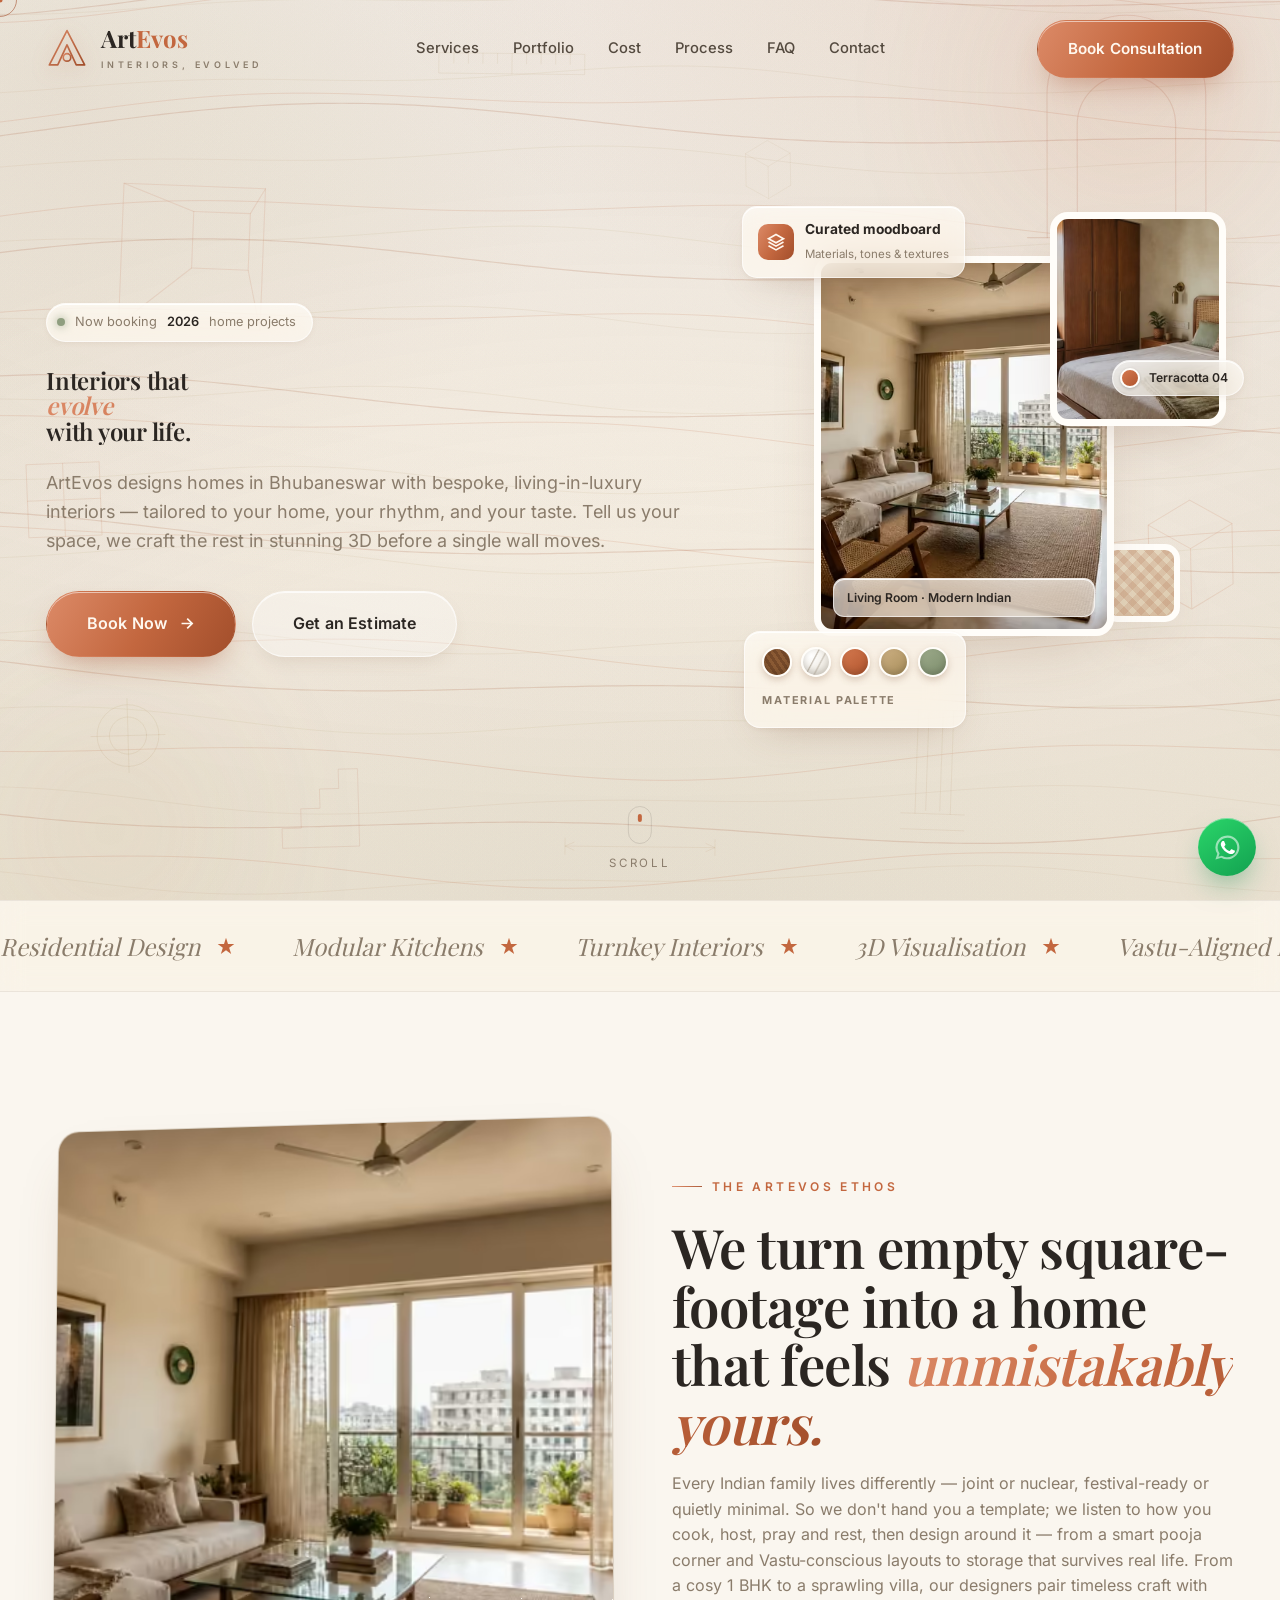
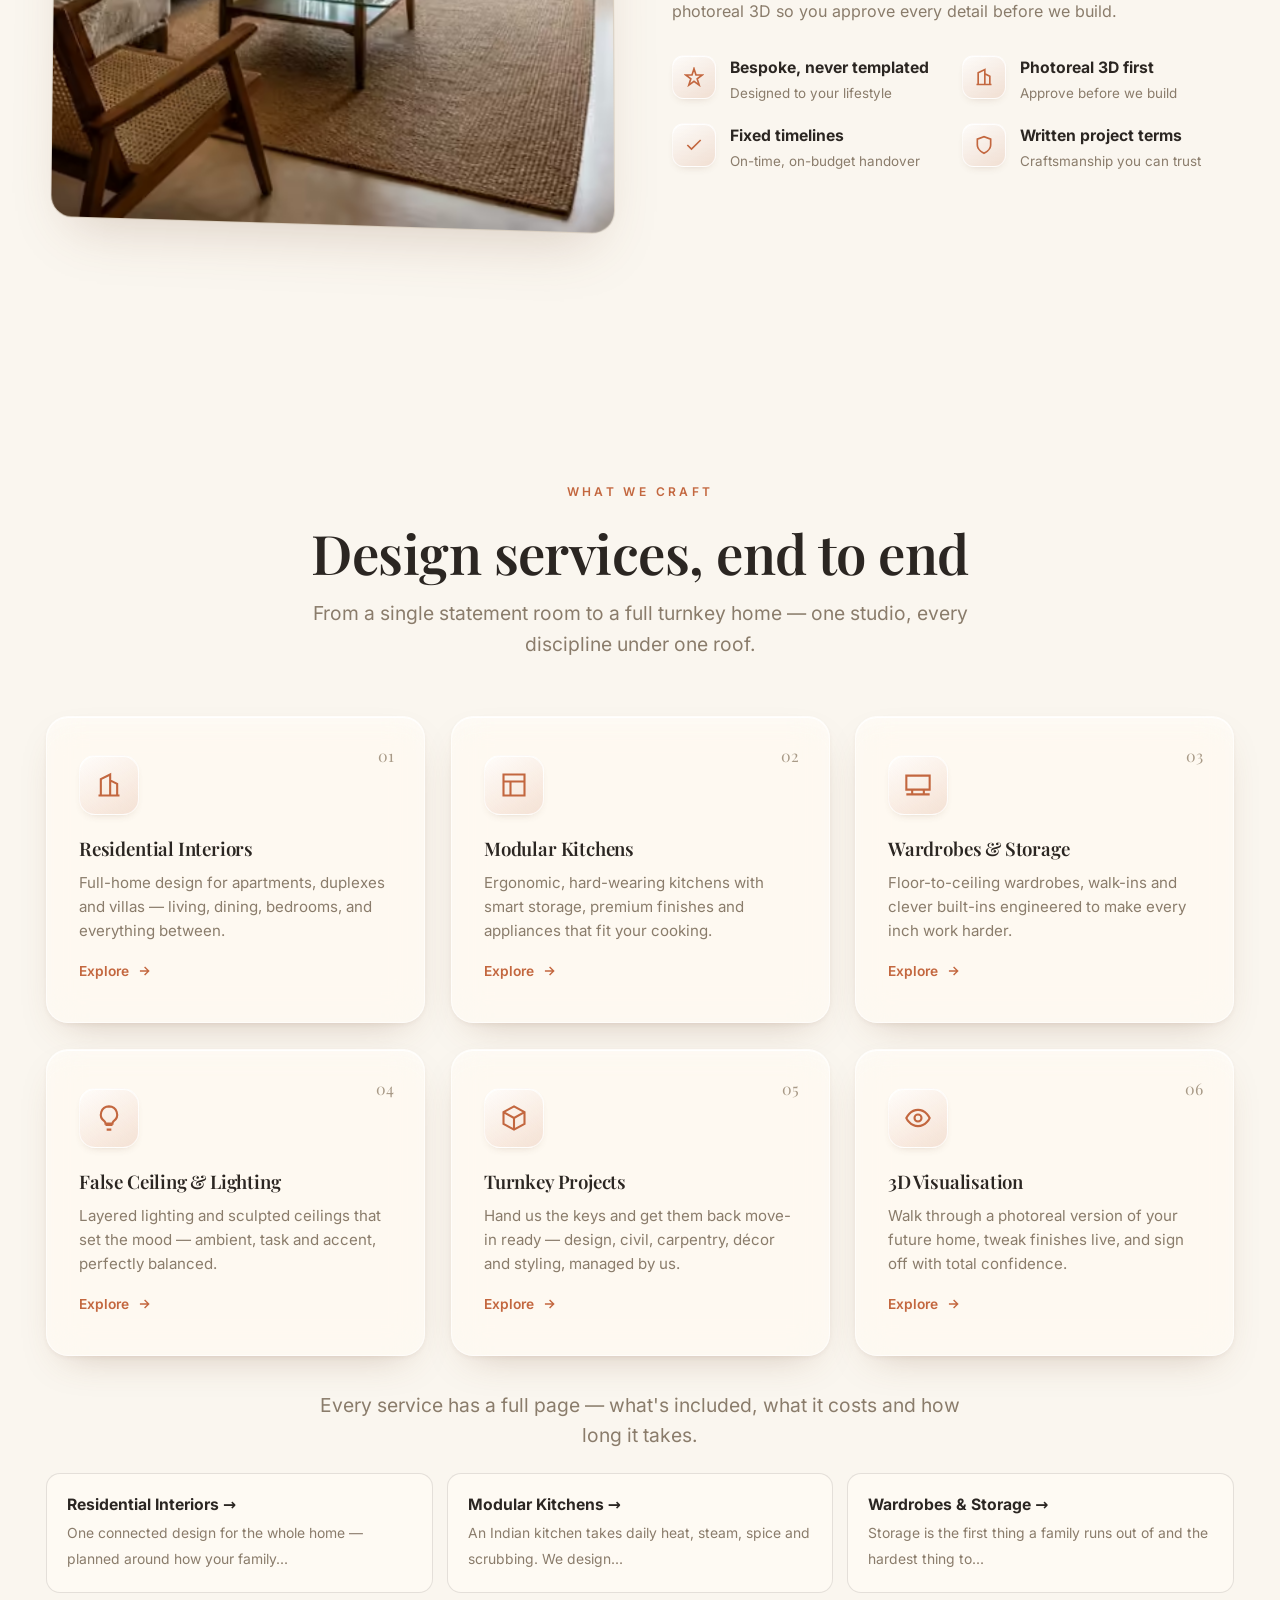
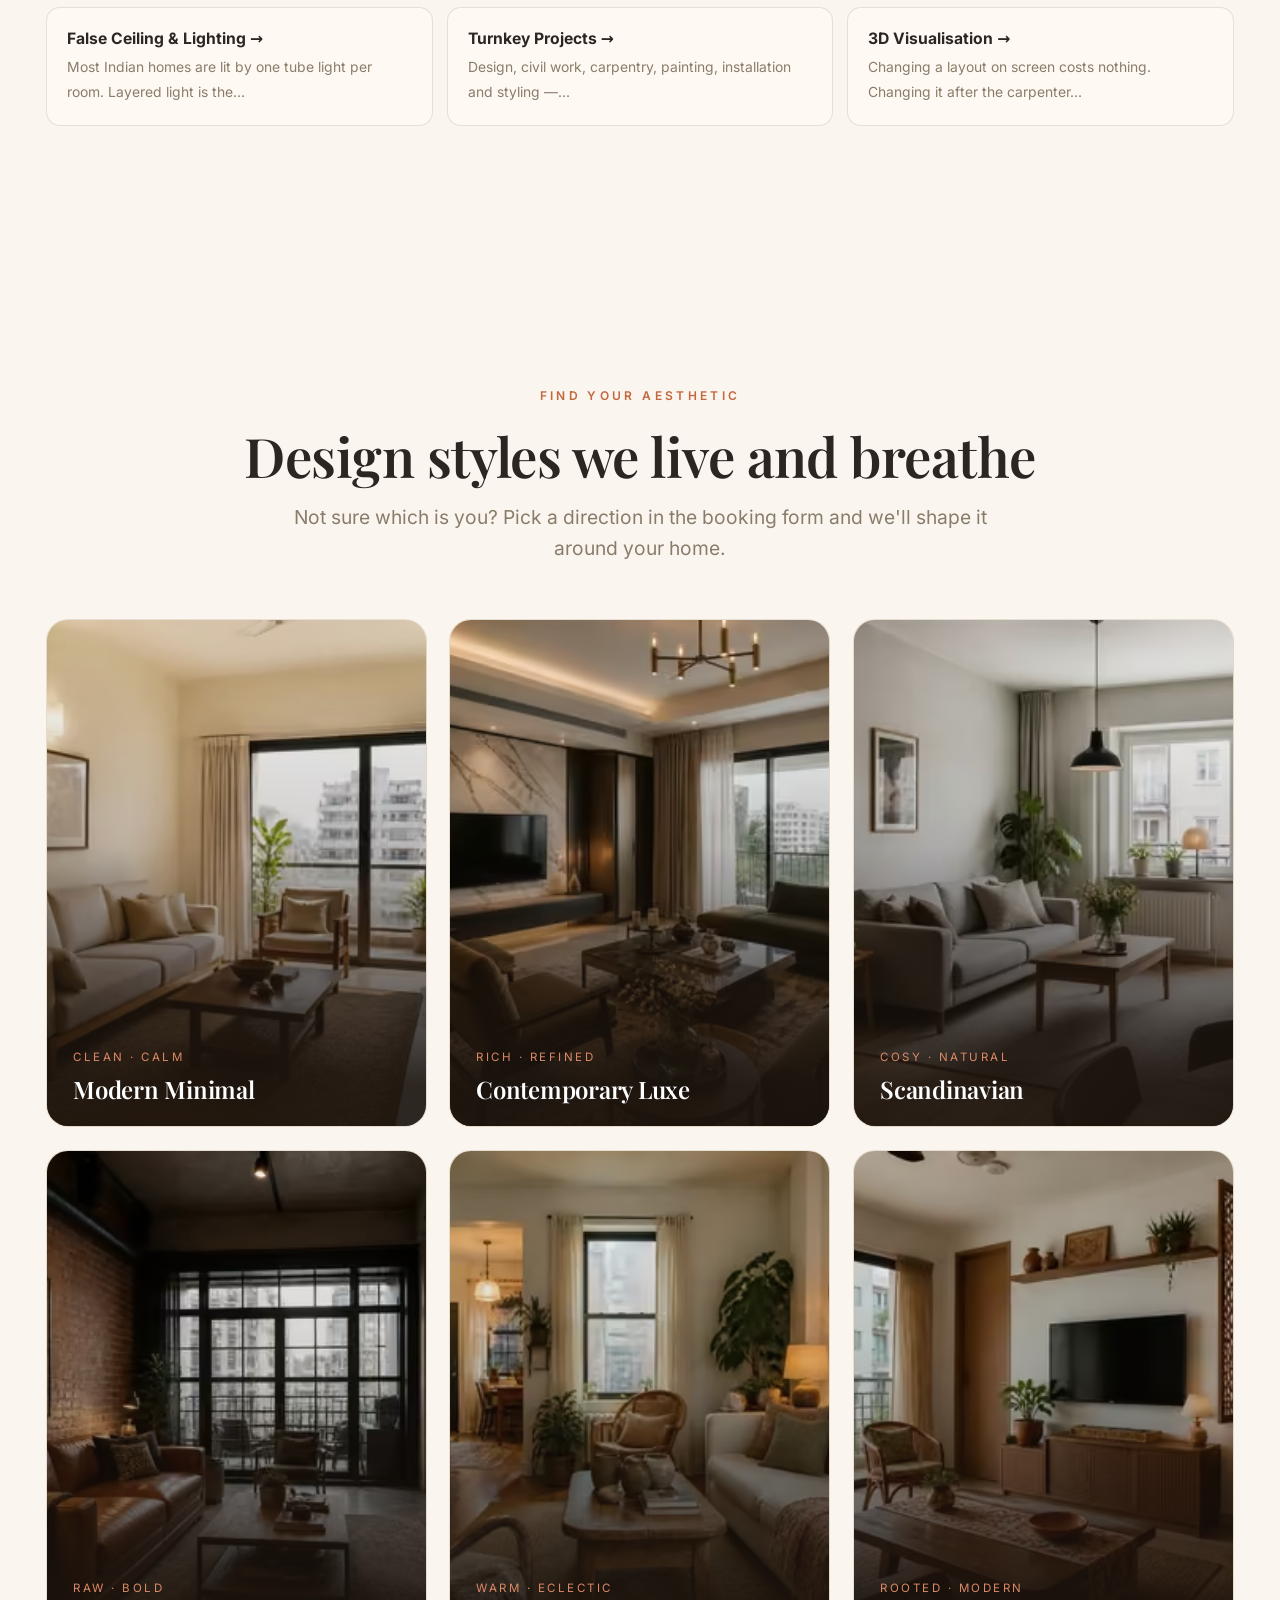
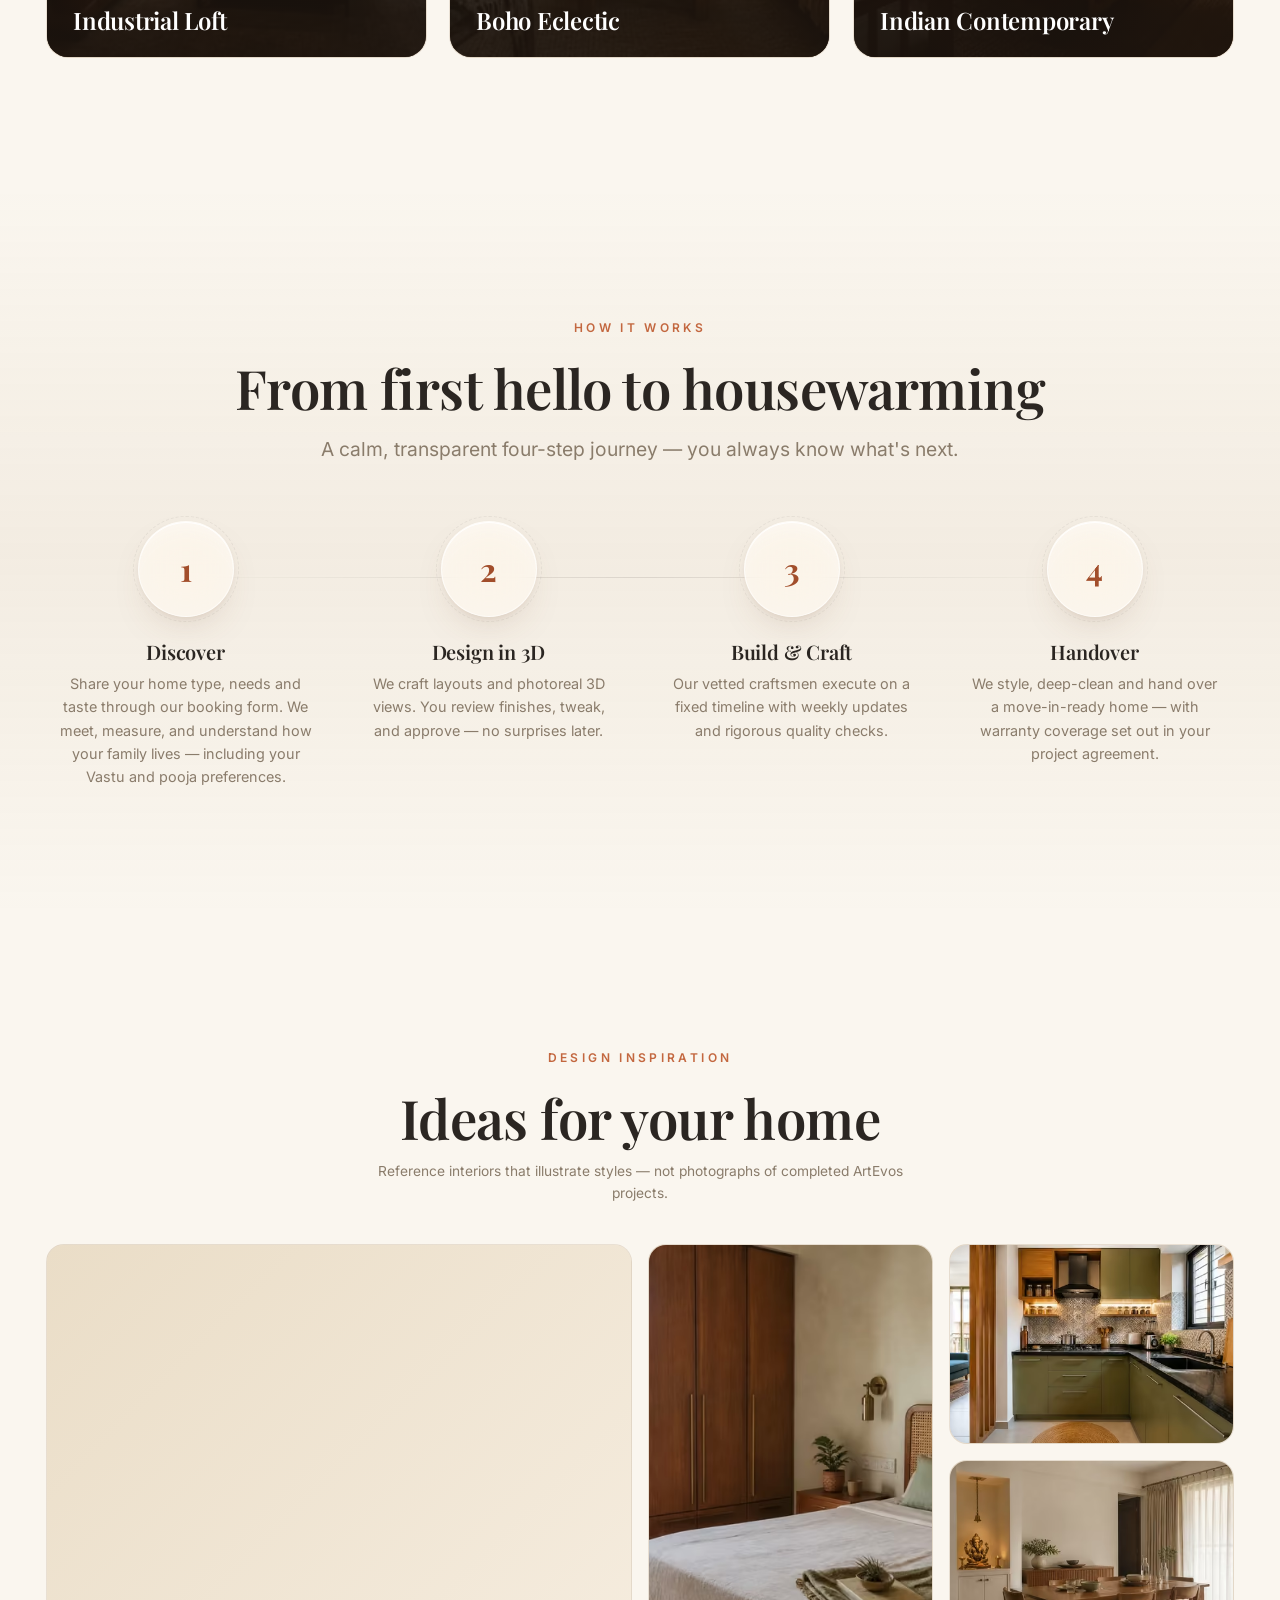
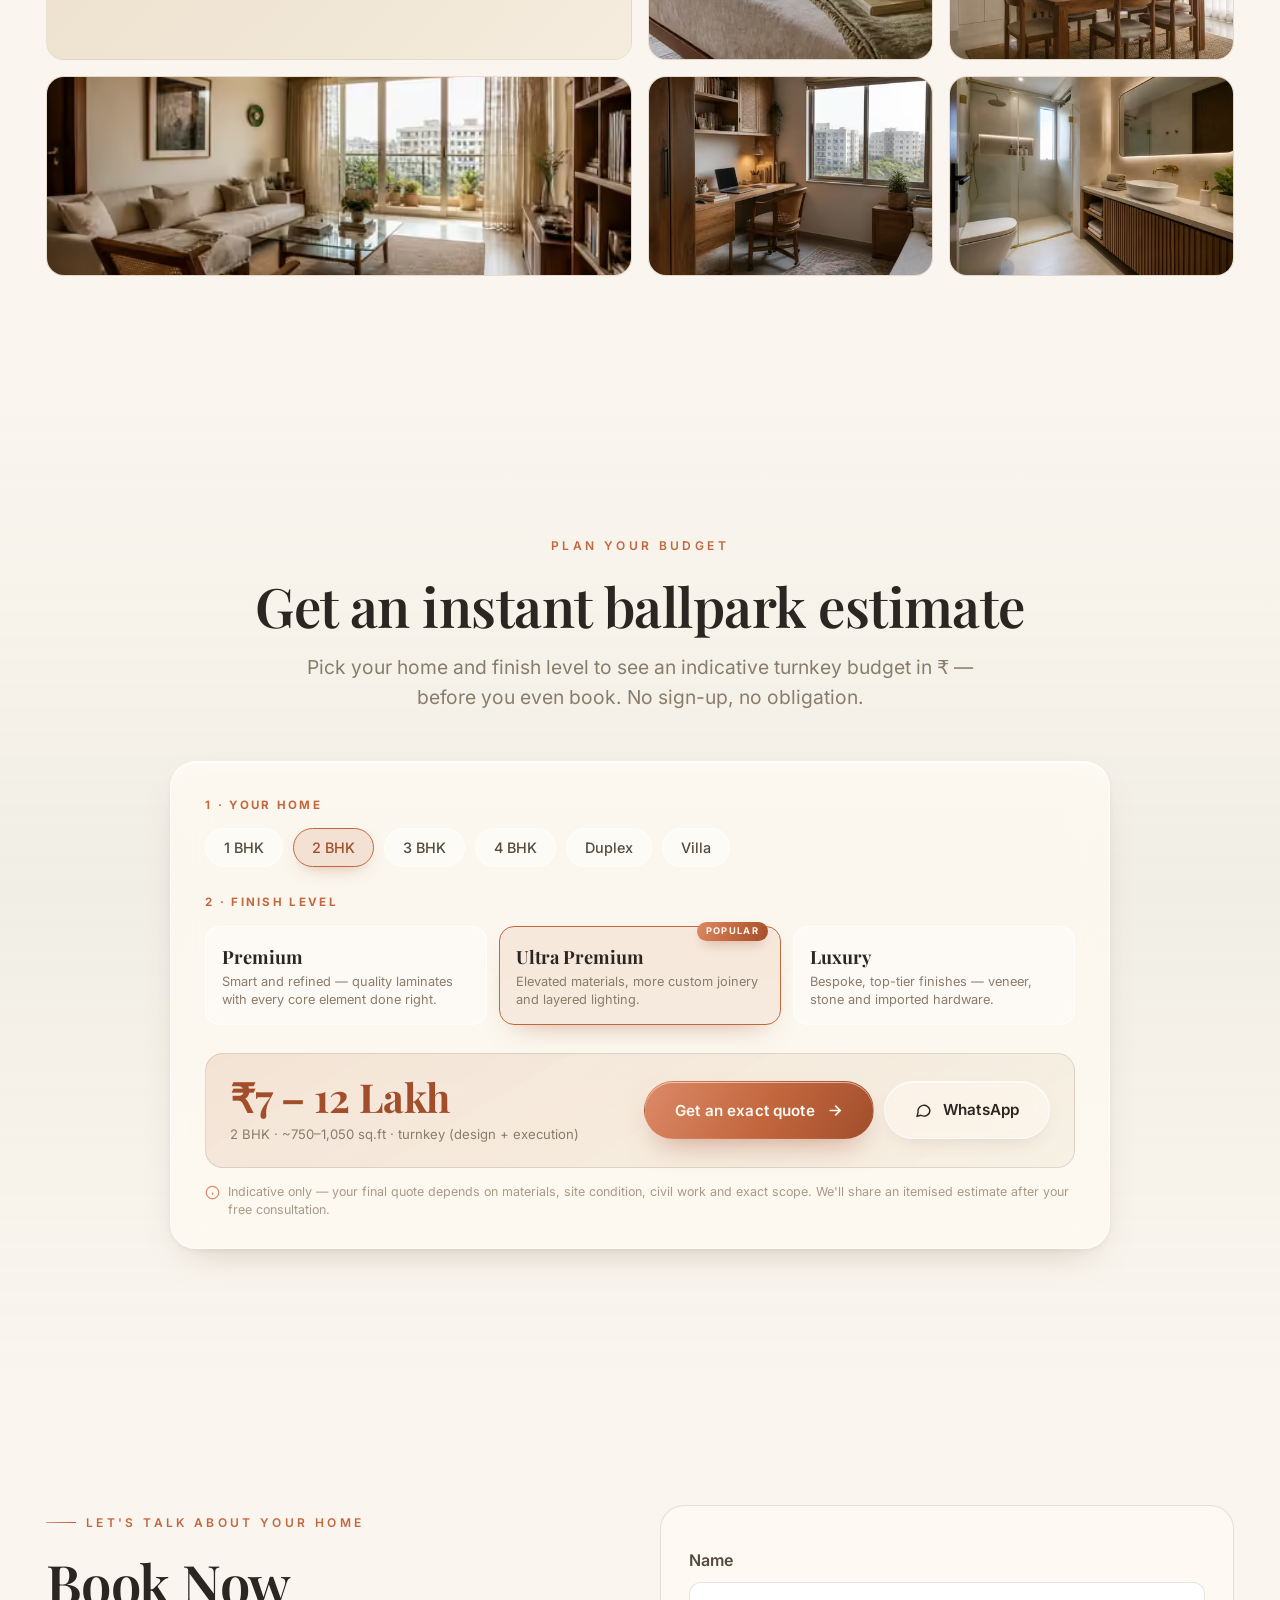
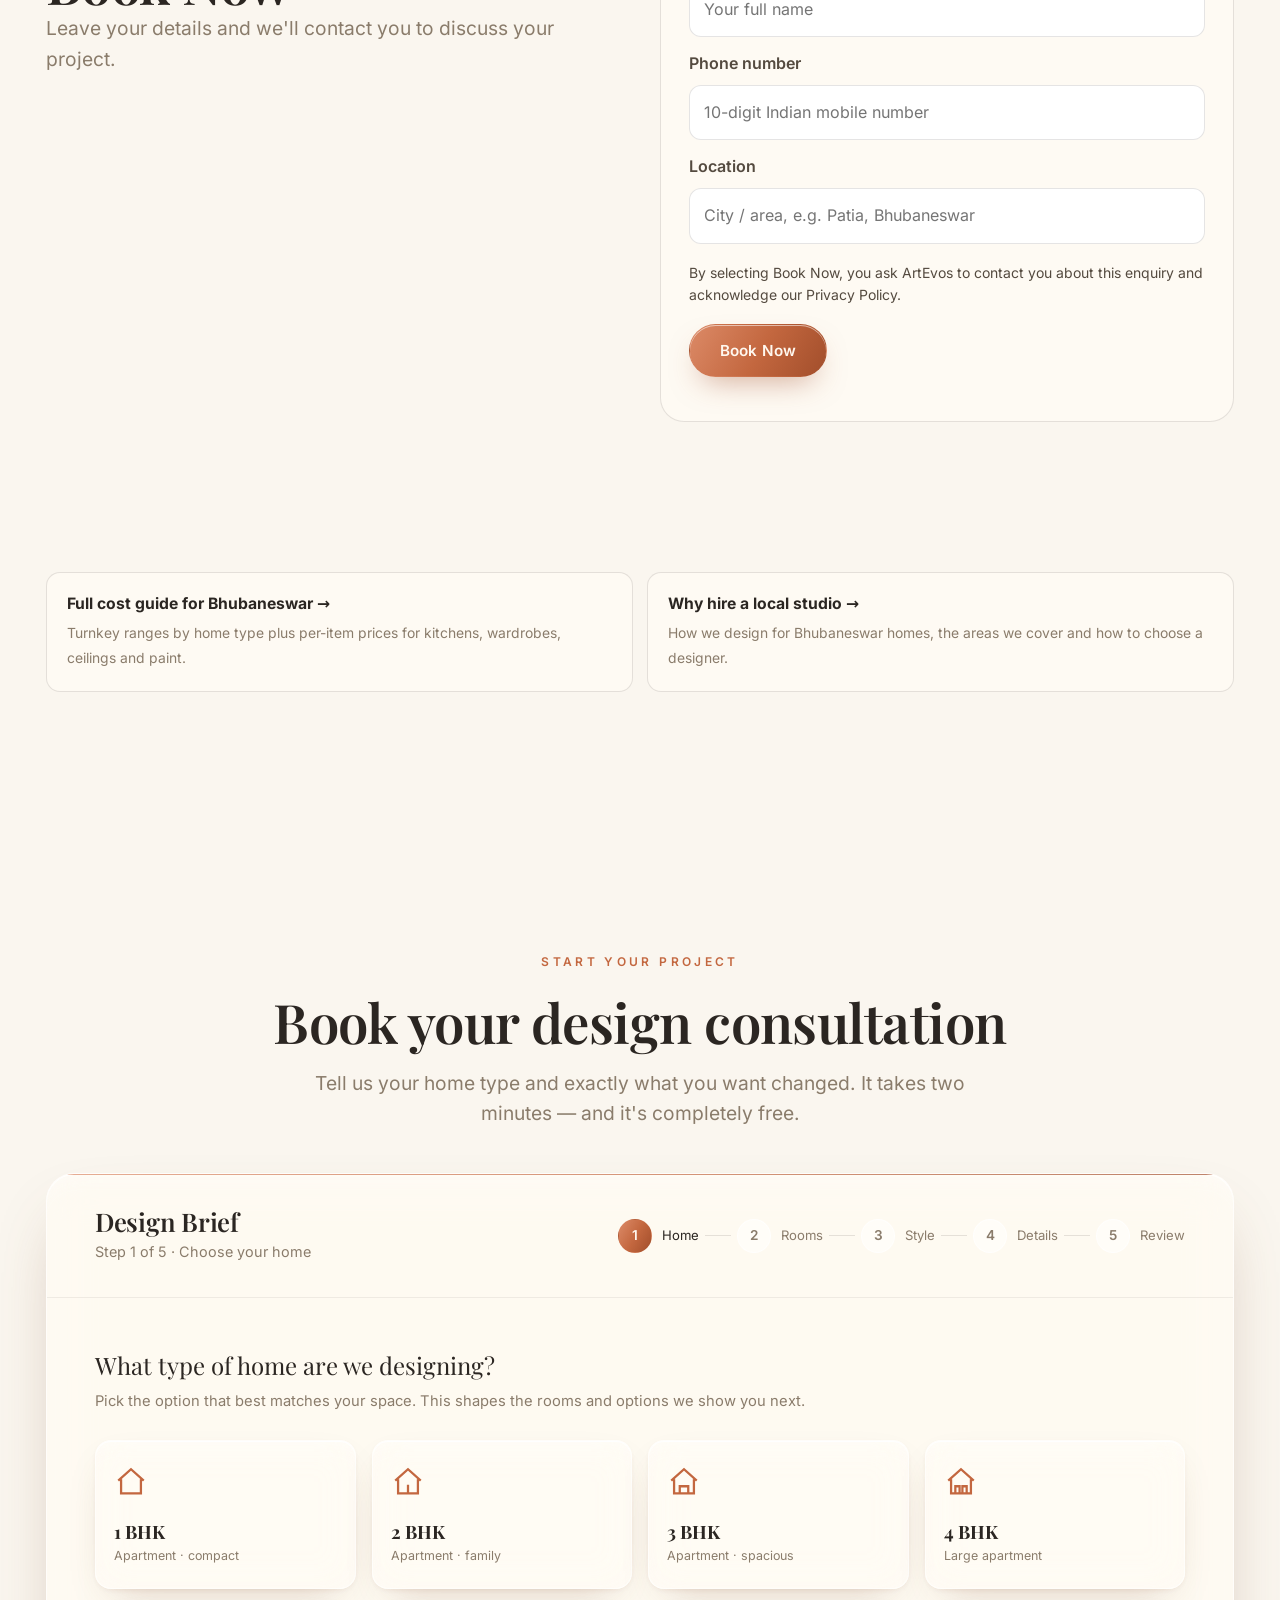
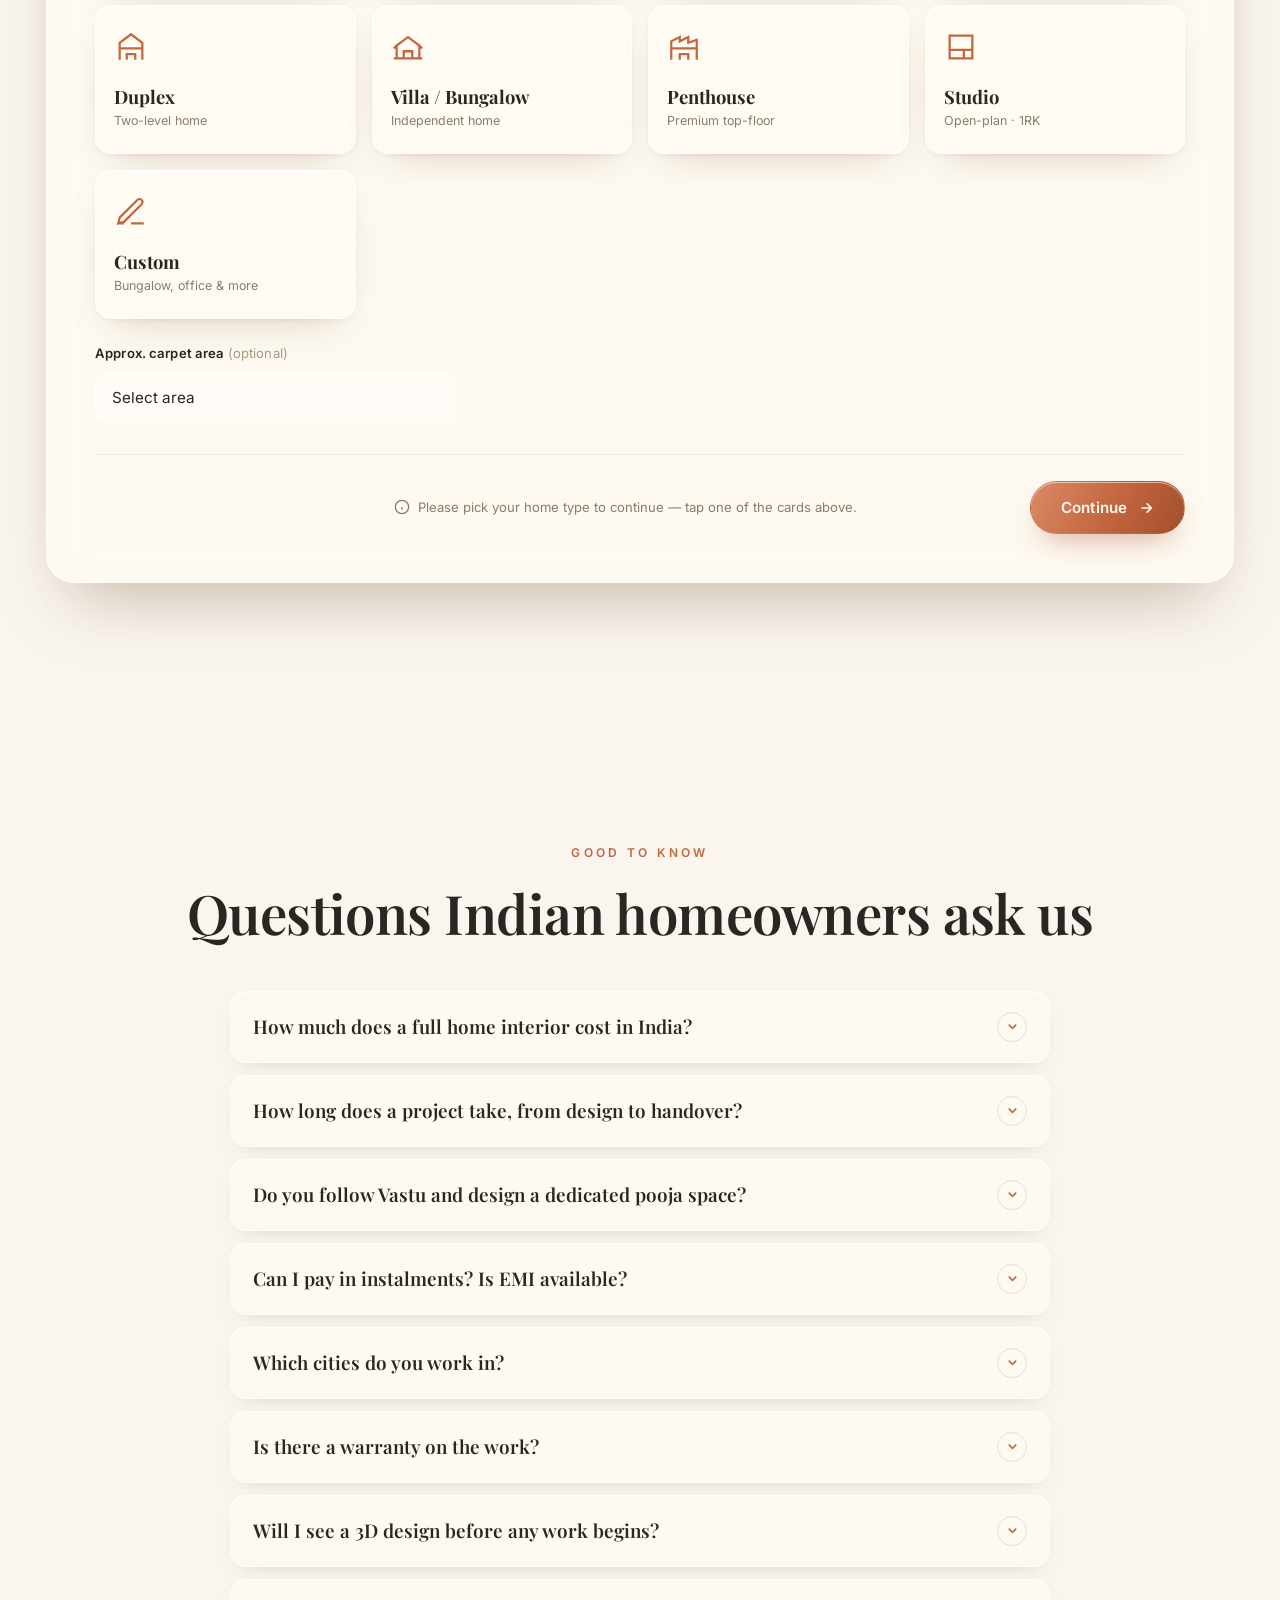
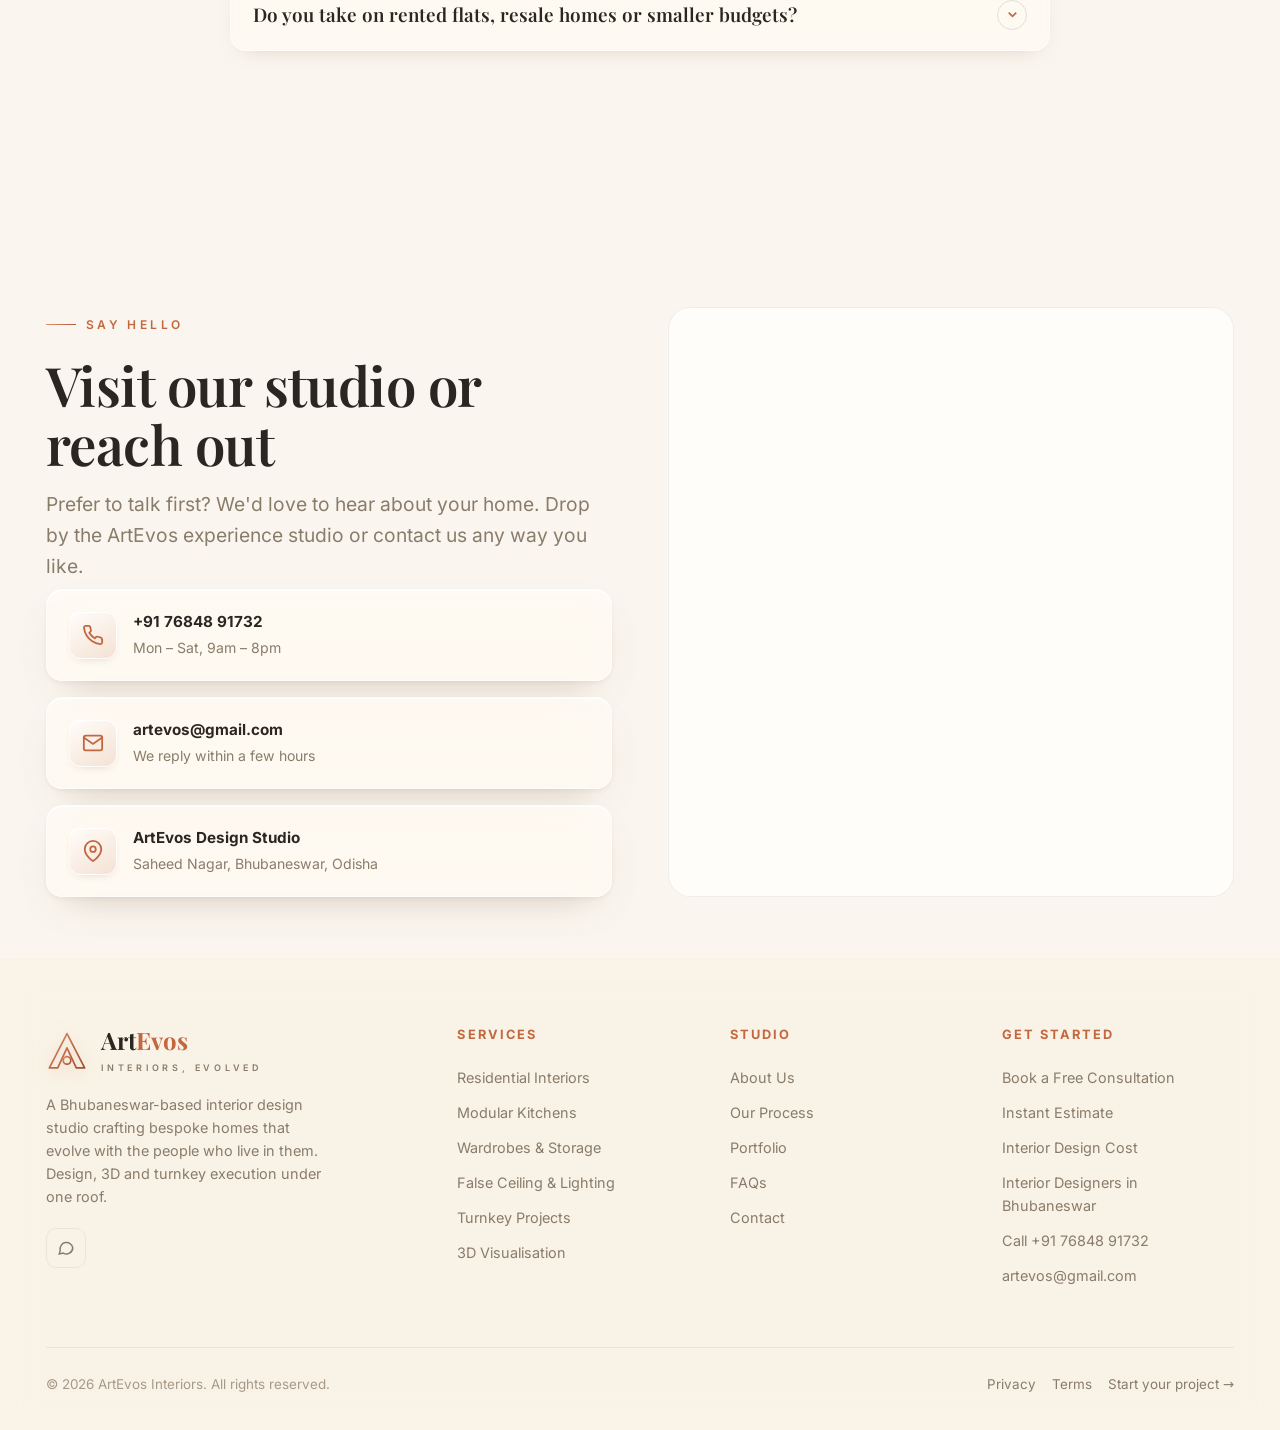
==== index.html @ 8aae6be0 "ArtEvos website: launch-ready static site Co-Authored-By: Claude Opus 5.5 <noreply@anthropic.com>  C" ====
<!DOCTYPE html>
<html lang="en-IN">
<head>
<meta charset="UTF-8">
<meta name="viewport" content="width=device-width, initial-scale=1, viewport-fit=cover">
<meta http-equiv="Content-Security-Policy" content="default-src 'self'; base-uri 'none'; object-src 'none'; img-src 'self' data:; font-src 'self'; style-src 'self' 'unsafe-inline'; script-src 'self' 'sha256-zKRYXIX7EJMfGVQcg7s6RzmKnlZDKCmA6TnaB6RpgNA='; connect-src 'self' https:; frame-src https://www.openstreetmap.org; form-action 'self' https://wa.me; upgrade-insecure-requests;">
<meta name="referrer" content="strict-origin-when-cross-origin">
<title>Interior Designers in Bhubaneswar | ArtEvos Interiors</title>
<meta name="description" content="Interior designers in Bhubaneswar for full-home interiors, modular kitchens and turnkey projects. Free consultation, photoreal 3D, written project terms.">
<link rel="canonical" href="https://artevos.in/">
<meta name="robots" content="index,follow,max-image-preview:large,max-snippet:-1,max-video-preview:-1">
<meta name="theme-color" content="#faf6ef">
<meta name="author" content="ArtEvos Interiors">
<meta name="geo.region" content="IN-OR">
<meta name="geo.placename" content="Bhubaneswar">
<meta name="geo.position" content="20.2961;85.8245">
<meta name="ICBM" content="20.2961, 85.8245">
<meta property="og:type" content="website">
<meta property="og:site_name" content="ArtEvos Interiors">
<meta property="og:locale" content="en_IN">
<meta property="og:url" content="https://artevos.in/">
<meta property="og:title" content="ArtEvos — interiors that evolve with your life">
<meta property="og:description" content="Interior designers in Bhubaneswar for full-home interiors, modular kitchens and turnkey projects. Free consultation, photoreal 3D, written project terms.">
<meta property="og:image" content="https://artevos.in/assets/img/og-artevos.jpg">
<meta property="og:image:width" content="1200">
<meta property="og:image:height" content="630">
<meta property="og:image:alt" content="ArtEvos Interiors — interior design in Bhubaneswar">
<meta name="twitter:card" content="summary_large_image">
<meta name="twitter:title" content="ArtEvos — interiors that evolve with your life">
<meta name="twitter:description" content="Interior designers in Bhubaneswar for full-home interiors, modular kitchens and turnkey projects. Free consultation, photoreal 3D, written project terms.">
<meta name="twitter:image" content="https://artevos.in/assets/img/og-artevos.jpg">
<link rel="icon" href="/favicon.ico" sizes="32x32">
<link rel="icon" href="/favicon.svg" type="image/svg+xml">
<link rel="apple-touch-icon" href="/apple-touch-icon.png">
<link rel="manifest" href="/manifest.webmanifest">
<meta name="apple-mobile-web-app-capable" content="yes">
<meta name="mobile-web-app-capable" content="yes">
<meta name="apple-mobile-web-app-title" content="ArtEvos">
<meta name="format-detection" content="telephone=no">
<link rel="preload" href="/assets/fonts/inter-var.woff2" as="font" type="font/woff2" crossorigin>
<link rel="preload" href="/assets/fonts/playfair-var.woff2" as="font" type="font/woff2" crossorigin>
<link rel="preload" as="image" fetchpriority="high" href="/assets/img/living-room-modern-indian-apartment-1200.webp" imagesrcset="/assets/img/living-room-modern-indian-apartment-480.avif 480w, /assets/img/living-room-modern-indian-apartment-768.avif 768w, /assets/img/living-room-modern-indian-apartment-1200.avif 1200w, /assets/img/living-room-modern-indian-apartment-1536.avif 1536w" imagesizes="(max-width:900px) 86vw, 520px" type="image/avif">
<link rel="stylesheet" href="/assets/css/site.css">
<script type="application/ld+json">{"@context":"https://schema.org","@graph":[{"@type":["InteriorDesigner","LocalBusiness","HomeAndConstructionBusiness"],"@id":"https://artevos.in/#studio","name":"ArtEvos Interiors","alternateName":"ArtEvos","url":"https://artevos.in/","description":"Interior design studio in Bhubaneswar offering full-home residential design, modular kitchens, wardrobes, false ceiling and lighting, photoreal 3D visualisation and turnkey execution.","image":"https://artevos.in/assets/img/og-artevos.jpg","logo":"https://artevos.in/assets/img/icon-512.png","telephone":"+917684891732","email":"artevos@gmail.com","priceRange":"₹₹","currenciesAccepted":"INR","address":{"@type":"PostalAddress","addressLocality":"Bhubaneswar","addressRegion":"Odisha","postalCode":"751007","addressCountry":"IN"},"geo":{"@type":"GeoCoordinates","latitude":"20.2961","longitude":"85.8245"},"openingHoursSpecification":[{"@type":"OpeningHoursSpecification","dayOfWeek":["Monday","Tuesday","Wednesday","Thursday","Friday","Saturday"],"opens":"09:00","closes":"20:00"}],"areaServed":[{"@type":"City","name":"Bhubaneswar"},{"@type":"City","name":"Cuttack"},{"@type":"City","name":"Puri"},{"@type":"State","name":"Odisha"}],"knowsLanguage":["en","hi","or"],"hasOfferCatalog":{"@type":"OfferCatalog","name":"Interior design services","itemListElement":[{"@type":"Offer","itemOffered":{"@type":"Service","name":"Residential Interiors","url":"https://artevos.in/services/residential-interior-design/"}},{"@type":"Offer","itemOffered":{"@type":"Service","name":"Modular Kitchens","url":"https://artevos.in/services/modular-kitchen-design/"}},{"@type":"Offer","itemOffered":{"@type":"Service","name":"Wardrobes & Storage","url":"https://artevos.in/services/wardrobe-and-storage-design/"}},{"@type":"Offer","itemOffered":{"@type":"Service","name":"False Ceiling & Lighting","url":"https://artevos.in/services/false-ceiling-and-lighting/"}},{"@type":"Offer","itemOffered":{"@type":"Service","name":"Turnkey Projects","url":"https://artevos.in/services/turnkey-interior-projects/"}},{"@type":"Offer","itemOffered":{"@type":"Service","name":"3D Visualisation","url":"https://artevos.in/services/3d-interior-visualisation/"}}]}},{"@type":"WebSite","@id":"https://artevos.in/#website","url":"https://artevos.in/","name":"ArtEvos Interiors","inLanguage":"en-IN","publisher":{"@id":"https://artevos.in/#studio"}},{"@type":"ItemList","name":"Interior design services","itemListElement":[{"@type":"ListItem","position":1,"name":"Residential Interiors","url":"https://artevos.in/services/residential-interior-design/"},{"@type":"ListItem","position":2,"name":"Modular Kitchens","url":"https://artevos.in/services/modular-kitchen-design/"},{"@type":"ListItem","position":3,"name":"Wardrobes & Storage","url":"https://artevos.in/services/wardrobe-and-storage-design/"},{"@type":"ListItem","position":4,"name":"False Ceiling & Lighting","url":"https://artevos.in/services/false-ceiling-and-lighting/"},{"@type":"ListItem","position":5,"name":"Turnkey Projects","url":"https://artevos.in/services/turnkey-interior-projects/"},{"@type":"ListItem","position":6,"name":"3D Visualisation","url":"https://artevos.in/services/3d-interior-visualisation/"}]},{"@type":"FAQPage","mainEntity":[{"@type":"Question","name":"How much does a full home interior cost in India?","acceptedAnswer":{"@type":"Answer","text":"It depends on your home size and finish level, but as a rough guide a 2 BHK usually runs ₹4–12 Lakh and a 3 BHK ₹7–19 Lakh for a turnkey project. Use the instant estimator above for your ballpark, then book a free consultation for an exact, itemised quote."}},{"@type":"Question","name":"How long does a project take, from design to handover?","acceptedAnswer":{"@type":"Answer","text":"Most full-home projects are handed over in 6–12 weeks once the 3D design is signed off, depending on scope. We commit to a fixed timeline in writing and share weekly progress updates so you always know what's next."}},{"@type":"Question","name":"Do you follow Vastu and design a dedicated pooja space?","acceptedAnswer":{"@type":"Answer","text":"Yes. We're happy to plan layouts around your Vastu preferences and design a pooja room, mandir niche or corner that suits your home and daily rituals — just mention it in the brief and we'll build it in."}},{"@type":"Question","name":"Can I pay in instalments? Is EMI available?","acceptedAnswer":{"@type":"Answer","text":"Payments are milestone-based, so you pay in stages as work progresses — never everything upfront. We can also connect you with no-cost and low-interest EMI options through our finance partners."}},{"@type":"Question","name":"Which cities do you work in?","acceptedAnswer":{"@type":"Answer","text":"We're headquartered in Bhubaneswar and take on projects in Bhubaneswar and nearby areas. If you're outside our core cities, share your location in the brief and we'll confirm whether we can take it on."}},{"@type":"Question","name":"Is there a warranty on the work?","acceptedAnswer":{"@type":"Answer","text":"Warranty coverage depends on your materials and scope. Ask for the applicable workmanship and manufacturer terms in your written quotation."}},{"@type":"Question","name":"Will I see a 3D design before any work begins?","acceptedAnswer":{"@type":"Answer","text":"Absolutely. You'll walk through photoreal 3D views of your home, adjust finishes, colours and layouts with your designer, and only approve once it feels right — so there are no surprises on site."}},{"@type":"Question","name":"Do you take on rented flats, resale homes or smaller budgets?","acceptedAnswer":{"@type":"Answer","text":"Yes. We design for rented and resale homes with reversible, modular solutions, and we're glad to work to a tighter budget or phase the project room-by-room so you can spread the cost over time."}}]}]}</script>
</head>
<body>
<a class="skip-link" href="#main">Skip to content</a>
<div class="bg-field"></div>
<canvas class="bg-canvas" id="bgfx" aria-hidden="true"></canvas>
<div class="bg-grain"></div>
<div class="bg-vignette" aria-hidden="true"></div>

<div class="preload" id="preload">
  <svg class="mono" viewBox="0 0 100 100" fill="none" aria-hidden="true">
    <defs><linearGradient id="plg" x1="0" y1="0" x2="1" y2="1"><stop offset="0" stop-color="#dc8a67"/><stop offset="1" stop-color="#a24e2b"/></linearGradient></defs>
    <path d="M50 6 L92 88 H72 L50 40 L28 88 H8 Z" stroke="url(#plg)" stroke-width="3" stroke-linejoin="round"/>
    <circle cx="50" cy="70" r="9" stroke="url(#plg)" stroke-width="3"/>
  </svg>
  <div class="pl-word">ArtEvos</div>
</div>

<div class="progress" id="progress"></div>
<div class="cursor" id="cursor"></div>
<div class="cursor-dot" id="cursorDot"></div>

<header class="nav" id="nav">
  <div class="container nav-inner">
    <a href="/" class="brand" aria-label="ArtEvos Interiors — home">
      <svg class="mono" viewBox="0 0 100 100" fill="none" aria-hidden="true"><defs><linearGradient id="blg" x1="0" y1="0" x2="1" y2="1"><stop offset="0" stop-color="#dc8a67"/><stop offset="1" stop-color="#a24e2b"/></linearGradient></defs><path d="M50 6 L92 88 H72 L50 40 L28 88 H8 Z" stroke="url(#blg)" stroke-width="4" stroke-linejoin="round"/><circle cx="50" cy="70" r="9" stroke="url(#blg)" stroke-width="4"/></svg>
      <span><span class="brand-name">Art<b>Evos</b></span><span class="brand-sub">Interiors, Evolved</span></span>
    </a>
    <nav class="nav-links" aria-label="Primary"><a href="/#services">Services</a><a href="/#portfolio">Portfolio</a><a href="/interior-design-cost-in-bhubaneswar/">Cost</a><a href="/#process">Process</a><a href="/#faq">FAQ</a><a href="/contact/">Contact</a></nav>
    <div class="nav-cta">
      <a href="/#booking" class="btn btn-gold" data-cursor>Book Consultation</a>
      <button class="burger" id="burger" aria-label="Open menu" aria-controls="mobileMenu" aria-expanded="false"><span></span><span></span><span></span></button>
    </div>
  </div>
</header>

<div class="mobile-menu" id="mobileMenu" aria-hidden="true">
  <a href="/#services">Services</a><a href="/#portfolio">Portfolio</a><a href="/interior-design-cost-in-bhubaneswar/">Cost</a><a href="/#process">Process</a><a href="/#faq">FAQ</a><a href="/contact/">Contact</a>
  <a href="/#booking" class="btn btn-gold">Book Consultation</a>
</div>
<main id="main">

<!-- ============ HERO ============ -->
<section class="hero" id="home">
  <div class="hero-orb orb-1"></div>
  <div class="hero-orb orb-2"></div>
  <div class="container">
    <div class="hero-inner">
      <div class="hero-copy">
        <span class="hero-badge"><span class="dot"></span> Now booking <b>2026</b> home projects</span>
        <h1>
          <span class="line"><span>Interiors that</span></span>
          <span class="line"><span class="gold-text italic">evolve</span></span>
          <span class="line"><span>with your life.</span></span>
        </h1>
        <p class="lead hero-lead">ArtEvos designs homes in Bhubaneswar with bespoke, living-in-luxury interiors — tailored to your home, your rhythm, and your taste. Tell us your space, we craft the rest in stunning 3D before a single wall moves.</p>
        <div class="hero-actions">
          <a href="#book-now" class="btn btn-gold btn-lg" data-cursor>Book Now
            <svg viewBox="0 0 24 24" fill="none" stroke="currentColor" stroke-width="2.4"><path d="M5 12h14M13 5l7 7-7 7"/></svg>
          </a>
          <a href="#estimate" class="btn btn-ghost btn-lg" data-cursor>Get an Estimate</a>
        </div>

      </div>

      <div class="moodboard" id="heroVisual">
        <div class="mb-badge" data-depth="3">
          <div class="ico"><svg width="20" height="20" viewBox="0 0 24 24" fill="none" stroke="currentColor" stroke-width="2"><path d="M12 3l9 5-9 5-9-5 9-5zM3 12l9 5 9-5M3 16.5l9 5 9-5"/></svg></div>
          <div><b>Curated moodboard</b><span>Materials, tones &amp; textures</span></div>
        </div>
        <div class="mb-card mb-main tilt">
          <picture><source type="image/avif" srcset="/assets/img/living-room-modern-indian-apartment-480.avif 480w, /assets/img/living-room-modern-indian-apartment-768.avif 768w, /assets/img/living-room-modern-indian-apartment-1200.avif 1200w, /assets/img/living-room-modern-indian-apartment-1536.avif 1536w" sizes="(max-width:900px) 86vw, 520px"><source type="image/webp" srcset="/assets/img/living-room-modern-indian-apartment-480.webp 480w, /assets/img/living-room-modern-indian-apartment-768.webp 768w, /assets/img/living-room-modern-indian-apartment-1200.webp 1200w, /assets/img/living-room-modern-indian-apartment-1536.webp 1536w" sizes="(max-width:900px) 86vw, 520px"><img src="/assets/img/living-room-modern-indian-apartment-1200.webp" alt="Warm contemporary Indian apartment living room" width="1536" height="1024" loading="eager" decoding="sync" fetchpriority="high"></picture>
          <div class="mb-cap">Living Room · Modern Indian</div>
        </div>
        <div class="mb-card mb-sec tilt">
          <picture><source type="image/avif" srcset="/assets/img/bedroom-teak-cane-indian-apartment-480.avif 480w, /assets/img/bedroom-teak-cane-indian-apartment-768.avif 768w, /assets/img/bedroom-teak-cane-indian-apartment-1200.avif 1200w, /assets/img/bedroom-teak-cane-indian-apartment-1536.avif 1536w" sizes="(max-width:900px) 86vw, 520px"><source type="image/webp" srcset="/assets/img/bedroom-teak-cane-indian-apartment-480.webp 480w, /assets/img/bedroom-teak-cane-indian-apartment-768.webp 768w, /assets/img/bedroom-teak-cane-indian-apartment-1200.webp 1200w, /assets/img/bedroom-teak-cane-indian-apartment-1536.webp 1536w" sizes="(max-width:900px) 86vw, 520px"><img src="/assets/img/bedroom-teak-cane-indian-apartment-1200.webp" alt="Serene Indian apartment bedroom with teak and cane details" width="1536" height="1024" loading="eager" decoding="sync" fetchpriority="high"></picture>
        </div>
        <div class="mb-swatch mb-swatch-1" data-depth="2" aria-hidden="true"></div>
        <div class="mb-chip mb-chip-1" data-depth="4"><span class="dot" style="background:linear-gradient(140deg,#d5794f,#b0552e)"></span> Terracotta 04</div>
        <div class="mb-palette" data-depth="3" aria-label="Material palette">
          <div class="mb-sw-row">
            <span class="sw sw-wood" title="Walnut"></span>
            <span class="sw sw-marble" title="Marble"></span>
            <span class="sw sw-clay" title="Terracotta"></span>
            <span class="sw sw-brass" title="Brass"></span>
            <span class="sw sw-sage" title="Sage"></span>
          </div>
          <em>Material palette</em>
        </div>
      </div>
    </div>
  </div>
  <a href="#about" class="scroll-cue" aria-label="Scroll down"><span class="mouse"></span>Scroll</a>
</section>

<!-- ============ MARQUEE ============ -->
<div class="marquee" aria-hidden="true">
  <div class="marquee-track">
    <span class="marquee-item">Residential Design<svg viewBox="0 0 24 24" fill="currentColor"><path d="M12 2l2.4 7.6H22l-6.2 4.5 2.4 7.6L12 17.2 5.8 21.7l2.4-7.6L2 9.6h7.6z"/></svg></span>
    <span class="marquee-item">Modular Kitchens<svg viewBox="0 0 24 24" fill="currentColor"><path d="M12 2l2.4 7.6H22l-6.2 4.5 2.4 7.6L12 17.2 5.8 21.7l2.4-7.6L2 9.6h7.6z"/></svg></span>
    <span class="marquee-item">Turnkey Interiors<svg viewBox="0 0 24 24" fill="currentColor"><path d="M12 2l2.4 7.6H22l-6.2 4.5 2.4 7.6L12 17.2 5.8 21.7l2.4-7.6L2 9.6h7.6z"/></svg></span>
    <span class="marquee-item">3D Visualisation<svg viewBox="0 0 24 24" fill="currentColor"><path d="M12 2l2.4 7.6H22l-6.2 4.5 2.4 7.6L12 17.2 5.8 21.7l2.4-7.6L2 9.6h7.6z"/></svg></span>
    <span class="marquee-item">Vastu-Aligned Design<svg viewBox="0 0 24 24" fill="currentColor"><path d="M12 2l2.4 7.6H22l-6.2 4.5 2.4 7.6L12 17.2 5.8 21.7l2.4-7.6L2 9.6h7.6z"/></svg></span>
    <span class="marquee-item">Residential Design<svg viewBox="0 0 24 24" fill="currentColor"><path d="M12 2l2.4 7.6H22l-6.2 4.5 2.4 7.6L12 17.2 5.8 21.7l2.4-7.6L2 9.6h7.6z"/></svg></span>
    <span class="marquee-item">Modular Kitchens<svg viewBox="0 0 24 24" fill="currentColor"><path d="M12 2l2.4 7.6H22l-6.2 4.5 2.4 7.6L12 17.2 5.8 21.7l2.4-7.6L2 9.6h7.6z"/></svg></span>
    <span class="marquee-item">Turnkey Interiors<svg viewBox="0 0 24 24" fill="currentColor"><path d="M12 2l2.4 7.6H22l-6.2 4.5 2.4 7.6L12 17.2 5.8 21.7l2.4-7.6L2 9.6h7.6z"/></svg></span>
    <span class="marquee-item">3D Visualisation<svg viewBox="0 0 24 24" fill="currentColor"><path d="M12 2l2.4 7.6H22l-6.2 4.5 2.4 7.6L12 17.2 5.8 21.7l2.4-7.6L2 9.6h7.6z"/></svg></span>
    <span class="marquee-item">Vastu-Aligned Design<svg viewBox="0 0 24 24" fill="currentColor"><path d="M12 2l2.4 7.6H22l-6.2 4.5 2.4 7.6L12 17.2 5.8 21.7l2.4-7.6L2 9.6h7.6z"/></svg></span>
  </div>
</div>
<!-- ============ ABOUT ============ -->
<section class="section" id="about">
  <div class="container">
    <div class="about-grid">
      <div class="about-media reveal">
        <div class="frame"><picture><source type="image/avif" srcset="/assets/img/living-room-modern-indian-apartment-480.avif 480w, /assets/img/living-room-modern-indian-apartment-768.avif 768w, /assets/img/living-room-modern-indian-apartment-1200.avif 1200w, /assets/img/living-room-modern-indian-apartment-1536.avif 1536w" sizes="(max-width:900px) 92vw, 540px"><source type="image/webp" srcset="/assets/img/living-room-modern-indian-apartment-480.webp 480w, /assets/img/living-room-modern-indian-apartment-768.webp 768w, /assets/img/living-room-modern-indian-apartment-1200.webp 1200w, /assets/img/living-room-modern-indian-apartment-1536.webp 1536w" sizes="(max-width:900px) 92vw, 540px"><img src="/assets/img/living-room-modern-indian-apartment-1200.webp" alt="A naturally lit, lived-in Indian home interior" width="1536" height="1024" loading="lazy" decoding="async"></picture></div>

      </div>
      <div class="about-copy reveal" data-d="1">
        <span class="eyebrow">The ArtEvos Ethos</span>
        <h2 class="h-2">We turn empty square-footage into a home that feels <span class="gold-text italic">unmistakably yours.</span></h2>
        <p>Every Indian family lives differently — joint or nuclear, festival-ready or quietly minimal. So we don't hand you a template; we listen to how you cook, host, pray and rest, then design around it — from a smart pooja corner and Vastu-conscious layouts to storage that survives real life. From a cosy 1 BHK to a sprawling villa, our designers pair timeless craft with photoreal 3D so you approve every detail before we build.</p>
        <div class="mini-feats">
          <div class="mini-feat"><span class="mi"><svg width="20" height="20" viewBox="0 0 24 24" fill="none" stroke="currentColor" stroke-width="2"><path d="M12 2l2.4 7.6H22l-6.2 4.5 2.4 7.6L12 17.2 5.8 21.7l2.4-7.6L2 9.6h7.6z"/></svg></span><div><b>Bespoke, never templated</b><span>Designed to your lifestyle</span></div></div>
          <div class="mini-feat"><span class="mi"><svg width="20" height="20" viewBox="0 0 24 24" fill="none" stroke="currentColor" stroke-width="2"><path d="M3 21h18M5 21V7l8-4v18M19 21V11l-6-3"/></svg></span><div><b>Photoreal 3D first</b><span>Approve before we build</span></div></div>
          <div class="mini-feat"><span class="mi"><svg width="20" height="20" viewBox="0 0 24 24" fill="none" stroke="currentColor" stroke-width="2"><path d="M20 6L9 17l-5-5"/></svg></span><div><b>Fixed timelines</b><span>On-time, on-budget handover</span></div></div>
          <div class="mini-feat"><span class="mi"><svg width="20" height="20" viewBox="0 0 24 24" fill="none" stroke="currentColor" stroke-width="2"><path d="M12 22s8-4 8-10V5l-8-3-8 3v7c0 6 8 10 8 10z"/></svg></span><div><b>Written project terms</b><span>Craftsmanship you can trust</span></div></div>
        </div>
      </div>
    </div>

  </div>
</section>

<!-- ============ SERVICES ============ -->
<section class="section" id="services">
  <div class="container">
    <div class="center" style="margin-bottom:56px">
      <span class="eyebrow mx center reveal">What We Craft</span>
      <h2 class="h-2 reveal" data-d="1">Design services, end to end</h2>
      <p class="lead reveal" data-d="2" style="margin:16px auto 0">From a single statement room to a full turnkey home — one studio, every discipline under one roof.</p>
    </div>
    <div class="grid-3">
      <article class="svc tilt reveal" data-cursor>
        <span class="svc-num">01</span>
        <div class="svc-ico"><svg viewBox="0 0 24 24" fill="none" stroke="currentColor" stroke-width="1.8"><path d="M3 21h18M5 21V7l8-4v18M19 21V11l-6-3M9 9v.01M9 13v.01M9 17v.01"/></svg></div>
        <h3><a href="/services/residential-interior-design/" class="svc-title-link">Residential Interiors</a></h3>
        <p>Full-home design for apartments, duplexes and villas — living, dining, bedrooms, and everything between.</p>
        <button type="button" class="svc-link" data-service="residential" aria-haspopup="dialog">Explore <svg width="14" height="14" viewBox="0 0 24 24" fill="none" stroke="currentColor" stroke-width="2.4"><path d="M5 12h14M13 5l7 7-7 7"/></svg></button>
      </article>
      <article class="svc tilt reveal" data-d="1" data-cursor>
        <span class="svc-num">02</span>
        <div class="svc-ico"><svg viewBox="0 0 24 24" fill="none" stroke="currentColor" stroke-width="1.8"><path d="M3 3h18v18H3zM3 9h18M9 21V9"/></svg></div>
        <h3><a href="/services/modular-kitchen-design/" class="svc-title-link">Modular Kitchens</a></h3>
        <p>Ergonomic, hard-wearing kitchens with smart storage, premium finishes and appliances that fit your cooking.</p>
        <button type="button" class="svc-link" data-service="kitchens" aria-haspopup="dialog">Explore <svg width="14" height="14" viewBox="0 0 24 24" fill="none" stroke="currentColor" stroke-width="2.4"><path d="M5 12h14M13 5l7 7-7 7"/></svg></button>
      </article>
      <article class="svc tilt reveal" data-d="2" data-cursor>
        <span class="svc-num">03</span>
        <div class="svc-ico"><svg viewBox="0 0 24 24" fill="none" stroke="currentColor" stroke-width="1.8"><path d="M2 4h20v12H2zM2 20h20M7 20v-4M17 20v-4"/></svg></div>
        <h3><a href="/services/wardrobe-and-storage-design/" class="svc-title-link">Wardrobes &amp; Storage</a></h3>
        <p>Floor-to-ceiling wardrobes, walk-ins and clever built-ins engineered to make every inch work harder.</p>
        <button type="button" class="svc-link" data-service="storage" aria-haspopup="dialog">Explore <svg width="14" height="14" viewBox="0 0 24 24" fill="none" stroke="currentColor" stroke-width="2.4"><path d="M5 12h14M13 5l7 7-7 7"/></svg></button>
      </article>
      <article class="svc tilt reveal" data-cursor>
        <span class="svc-num">04</span>
        <div class="svc-ico"><svg viewBox="0 0 24 24" fill="none" stroke="currentColor" stroke-width="1.8"><path d="M9 18h6M10 22h4M12 2a7 7 0 0 0-4 12.7c.6.5 1 1.3 1 2.1h6c0-.8.4-1.6 1-2.1A7 7 0 0 0 12 2z"/></svg></div>
        <h3><a href="/services/false-ceiling-and-lighting/" class="svc-title-link">False Ceiling &amp; Lighting</a></h3>
        <p>Layered lighting and sculpted ceilings that set the mood — ambient, task and accent, perfectly balanced.</p>
        <button type="button" class="svc-link" data-service="lighting" aria-haspopup="dialog">Explore <svg width="14" height="14" viewBox="0 0 24 24" fill="none" stroke="currentColor" stroke-width="2.4"><path d="M5 12h14M13 5l7 7-7 7"/></svg></button>
      </article>
      <article class="svc tilt reveal" data-d="1" data-cursor>
        <span class="svc-num">05</span>
        <div class="svc-ico"><svg viewBox="0 0 24 24" fill="none" stroke="currentColor" stroke-width="1.8"><path d="M12 2l9 5v10l-9 5-9-5V7zM3 7l9 5 9-5M12 12v10"/></svg></div>
        <h3><a href="/services/turnkey-interior-projects/" class="svc-title-link">Turnkey Projects</a></h3>
        <p>Hand us the keys and get them back move-in ready — design, civil, carpentry, décor and styling, managed by us.</p>
        <button type="button" class="svc-link" data-service="turnkey" aria-haspopup="dialog">Explore <svg width="14" height="14" viewBox="0 0 24 24" fill="none" stroke="currentColor" stroke-width="2.4"><path d="M5 12h14M13 5l7 7-7 7"/></svg></button>
      </article>
      <article class="svc tilt reveal" data-d="2" data-cursor>
        <span class="svc-num">06</span>
        <div class="svc-ico"><svg viewBox="0 0 24 24" fill="none" stroke="currentColor" stroke-width="1.8"><path d="M2 12s3-7 10-7 10 7 10 7-3 7-10 7-10-7-10-7z"/><circle cx="12" cy="12" r="3"/></svg></div>
        <h3><a href="/services/3d-interior-visualisation/" class="svc-title-link">3D Visualisation</a></h3>
        <p>Walk through a photoreal version of your future home, tweak finishes live, and sign off with total confidence.</p>
        <button type="button" class="svc-link" data-service="visualisation" aria-haspopup="dialog">Explore <svg width="14" height="14" viewBox="0 0 24 24" fill="none" stroke="currentColor" stroke-width="2.4"><path d="M5 12h14M13 5l7 7-7 7"/></svg></button>
      </article>
    </div>
      <div style="margin-top:34px">
      <p class="lead center" style="margin:0 auto 18px;max-width:56ch">Every service has a full page — what's included, what it costs and how long it takes.</p>
      <div class="rel-grid"><a class="rel-card" href="/services/residential-interior-design/"><b>Residential Interiors →</b><span>One connected design for the whole home — planned around how your family…</span></a><a class="rel-card" href="/services/modular-kitchen-design/"><b>Modular Kitchens →</b><span>An Indian kitchen takes daily heat, steam, spice and scrubbing. We design…</span></a><a class="rel-card" href="/services/wardrobe-and-storage-design/"><b>Wardrobes & Storage →</b><span>Storage is the first thing a family runs out of and the hardest thing to…</span></a><a class="rel-card" href="/services/false-ceiling-and-lighting/"><b>False Ceiling & Lighting →</b><span>Most Indian homes are lit by one tube light per room. Layered light is the…</span></a><a class="rel-card" href="/services/turnkey-interior-projects/"><b>Turnkey Projects →</b><span>Design, civil work, carpentry, painting, installation and styling —…</span></a><a class="rel-card" href="/services/3d-interior-visualisation/"><b>3D Visualisation →</b><span>Changing a layout on screen costs nothing. Changing it after the carpenter…</span></a></div>
      </div>
  </div>
</section>
<!-- ============ SERVICE DETAILS MODAL ============ -->
<div class="service-modal" id="serviceModal" aria-hidden="true">
  <div class="service-modal-bg" data-service-close></div>
  <div class="service-dialog" role="dialog" aria-modal="true" aria-labelledby="serviceTitle" tabindex="-1">
    <button type="button" class="service-close" data-service-close aria-label="Close service details">
      <svg viewBox="0 0 24 24" fill="none" stroke="currentColor" stroke-width="2"><path d="M6 6l12 12M18 6L6 18"/></svg>
    </button>
    <div class="service-detail">
      <div class="service-photo"><img id="serviceImage" src="/assets/img/living-room-modern-indian-apartment-768.webp" alt="Residential interior design example" width="1536" height="1024" loading="lazy" decoding="async"></div>
      <div class="service-content">
        <span class="service-kicker" id="serviceKicker">Complete design service</span>
        <h3 id="serviceTitle">Residential Interiors</h3>
        <p id="serviceDescription"></p>
        <ul class="service-list" id="serviceList"></ul>
        <div class="service-meta" id="serviceMeta"></div>
        <a href="#booking" class="btn btn-gold" id="serviceBook">Discuss this service
          <svg viewBox="0 0 24 24" fill="none" stroke="currentColor" stroke-width="2.4"><path d="M5 12h14M13 5l7 7-7 7"/></svg>
        </a>
      </div>
    </div>
  </div>
</div>
<!-- ============ STYLES ============ -->
<section class="section" id="styles">
  <div class="container">
    <div class="center" style="margin-bottom:56px">
      <span class="eyebrow mx center reveal">Find Your Aesthetic</span>
      <h2 class="h-2 reveal" data-d="1">Design styles we live and breathe</h2>
      <p class="lead reveal" data-d="2" style="margin:16px auto 0">Not sure which is you? Pick a direction in the booking form and we'll shape it around your home.</p>
    </div>
    <div class="style-grid">
      <div class="style-card tilt reveal" data-cursor>
        <picture><source type="image/avif" srcset="/assets/img/minimal-living-room-warm-neutrals-480.avif 480w, /assets/img/minimal-living-room-warm-neutrals-768.avif 768w, /assets/img/minimal-living-room-warm-neutrals-1200.avif 1200w, /assets/img/minimal-living-room-warm-neutrals-1536.avif 1536w" sizes="(max-width:600px) 46vw, (max-width:1000px) 45vw, 380px"><source type="image/webp" srcset="/assets/img/minimal-living-room-warm-neutrals-480.webp 480w, /assets/img/minimal-living-room-warm-neutrals-768.webp 768w, /assets/img/minimal-living-room-warm-neutrals-1200.webp 1200w, /assets/img/minimal-living-room-warm-neutrals-1536.webp 1536w" sizes="(max-width:600px) 46vw, (max-width:1000px) 45vw, 380px"><img src="/assets/img/minimal-living-room-warm-neutrals-1200.webp" alt="Realistic modern minimal Indian apartment interior" width="1536" height="1024" loading="lazy" decoding="async"></picture>
        <div class="sc-body"><span class="k">Clean · Calm</span><h3>Modern Minimal</h3><p>Uncluttered lines, warm neutrals and light — space that breathes.</p></div>
      </div>
      <div class="style-card tilt reveal" data-d="1" data-cursor>
        <picture><source type="image/avif" srcset="/assets/img/contemporary-luxe-living-room-marble-tv-unit-480.avif 480w, /assets/img/contemporary-luxe-living-room-marble-tv-unit-768.avif 768w, /assets/img/contemporary-luxe-living-room-marble-tv-unit-1200.avif 1200w, /assets/img/contemporary-luxe-living-room-marble-tv-unit-1536.avif 1536w" sizes="(max-width:600px) 46vw, (max-width:1000px) 45vw, 380px"><source type="image/webp" srcset="/assets/img/contemporary-luxe-living-room-marble-tv-unit-480.webp 480w, /assets/img/contemporary-luxe-living-room-marble-tv-unit-768.webp 768w, /assets/img/contemporary-luxe-living-room-marble-tv-unit-1200.webp 1200w, /assets/img/contemporary-luxe-living-room-marble-tv-unit-1536.webp 1536w" sizes="(max-width:600px) 46vw, (max-width:1000px) 45vw, 380px"><img src="/assets/img/contemporary-luxe-living-room-marble-tv-unit-1200.webp" alt="Realistic contemporary luxe Indian apartment interior" width="1536" height="1024" loading="lazy" decoding="async"></picture>
        <div class="sc-body"><span class="k">Rich · Refined</span><h3>Contemporary Luxe</h3><p>Marble, brass and moody tones for a hospitality-grade home.</p></div>
      </div>
      <div class="style-card tilt reveal" data-d="2" data-cursor>
        <picture><source type="image/avif" srcset="/assets/img/scandinavian-living-room-pale-wood-480.avif 480w, /assets/img/scandinavian-living-room-pale-wood-768.avif 768w, /assets/img/scandinavian-living-room-pale-wood-1200.avif 1200w, /assets/img/scandinavian-living-room-pale-wood-1536.avif 1536w" sizes="(max-width:600px) 46vw, (max-width:1000px) 45vw, 380px"><source type="image/webp" srcset="/assets/img/scandinavian-living-room-pale-wood-480.webp 480w, /assets/img/scandinavian-living-room-pale-wood-768.webp 768w, /assets/img/scandinavian-living-room-pale-wood-1200.webp 1200w, /assets/img/scandinavian-living-room-pale-wood-1536.webp 1536w" sizes="(max-width:600px) 46vw, (max-width:1000px) 45vw, 380px"><img src="/assets/img/scandinavian-living-room-pale-wood-1200.webp" alt="Realistic Scandinavian apartment interior" width="1536" height="1024" loading="lazy" decoding="async"></picture>
        <div class="sc-body"><span class="k">Cosy · Natural</span><h3>Scandinavian</h3><p>Pale woods, soft textiles and function-first, hygge comfort.</p></div>
      </div>
      <div class="style-card tilt reveal" data-cursor>
        <picture><source type="image/avif" srcset="/assets/img/industrial-loft-living-room-exposed-brick-480.avif 480w, /assets/img/industrial-loft-living-room-exposed-brick-768.avif 768w, /assets/img/industrial-loft-living-room-exposed-brick-1200.avif 1200w, /assets/img/industrial-loft-living-room-exposed-brick-1536.avif 1536w" sizes="(max-width:600px) 46vw, (max-width:1000px) 45vw, 380px"><source type="image/webp" srcset="/assets/img/industrial-loft-living-room-exposed-brick-480.webp 480w, /assets/img/industrial-loft-living-room-exposed-brick-768.webp 768w, /assets/img/industrial-loft-living-room-exposed-brick-1200.webp 1200w, /assets/img/industrial-loft-living-room-exposed-brick-1536.webp 1536w" sizes="(max-width:600px) 46vw, (max-width:1000px) 45vw, 380px"><img src="/assets/img/industrial-loft-living-room-exposed-brick-1200.webp" alt="Realistic industrial loft apartment interior" width="1536" height="1024" loading="lazy" decoding="async"></picture>
        <div class="sc-body"><span class="k">Raw · Bold</span><h3>Industrial Loft</h3><p>Exposed textures, metal and character with an urban edge.</p></div>
      </div>
      <div class="style-card tilt reveal" data-d="1" data-cursor>
        <picture><source type="image/avif" srcset="/assets/img/boho-eclectic-living-room-layered-textures-480.avif 480w, /assets/img/boho-eclectic-living-room-layered-textures-768.avif 768w, /assets/img/boho-eclectic-living-room-layered-textures-1200.avif 1200w, /assets/img/boho-eclectic-living-room-layered-textures-1536.avif 1536w" sizes="(max-width:600px) 46vw, (max-width:1000px) 45vw, 380px"><source type="image/webp" srcset="/assets/img/boho-eclectic-living-room-layered-textures-480.webp 480w, /assets/img/boho-eclectic-living-room-layered-textures-768.webp 768w, /assets/img/boho-eclectic-living-room-layered-textures-1200.webp 1200w, /assets/img/boho-eclectic-living-room-layered-textures-1536.webp 1536w" sizes="(max-width:600px) 46vw, (max-width:1000px) 45vw, 380px"><img src="/assets/img/boho-eclectic-living-room-layered-textures-1200.webp" alt="Realistic boho eclectic apartment interior" width="1536" height="1024" loading="lazy" decoding="async"></picture>
        <div class="sc-body"><span class="k">Warm · Eclectic</span><h3>Boho Eclectic</h3><p>Layered colour, plants and global textures full of soul.</p></div>
      </div>
      <div class="style-card tilt reveal" data-d="2" data-cursor>
        <picture><source type="image/avif" srcset="/assets/img/indian-contemporary-living-room-pooja-niche-480.avif 480w, /assets/img/indian-contemporary-living-room-pooja-niche-768.avif 768w, /assets/img/indian-contemporary-living-room-pooja-niche-1200.avif 1200w, /assets/img/indian-contemporary-living-room-pooja-niche-1536.avif 1536w" sizes="(max-width:600px) 46vw, (max-width:1000px) 45vw, 380px"><source type="image/webp" srcset="/assets/img/indian-contemporary-living-room-pooja-niche-480.webp 480w, /assets/img/indian-contemporary-living-room-pooja-niche-768.webp 768w, /assets/img/indian-contemporary-living-room-pooja-niche-1200.webp 1200w, /assets/img/indian-contemporary-living-room-pooja-niche-1536.webp 1536w" sizes="(max-width:600px) 46vw, (max-width:1000px) 45vw, 380px"><img src="/assets/img/indian-contemporary-living-room-pooja-niche-1200.webp" alt="Realistic Indian contemporary apartment interior" width="1536" height="1024" loading="lazy" decoding="async"></picture>
        <div class="sc-body"><span class="k">Rooted · Modern</span><h3>Indian Contemporary</h3><p>Handcraft, jaali and heritage tones reimagined for today.</p></div>
      </div>
    </div>
    <p class="swipe-hint" aria-hidden="true">Swipe <svg width="14" height="14" viewBox="0 0 24 24" fill="none" stroke="currentColor" stroke-width="2.2"><path d="M5 12h14M13 5l7 7-7 7"/></svg></p>
  </div>
</section>

<!-- ============ PROCESS ============ -->
<section class="section" id="process" style="background:linear-gradient(180deg,transparent,rgba(176,145,95,.09),transparent)">
  <div class="container">
    <div class="center" style="margin-bottom:56px">
      <span class="eyebrow mx center reveal">How It Works</span>
      <h2 class="h-2 reveal" data-d="1">From first hello to housewarming</h2>
      <p class="lead reveal" data-d="2" style="margin:16px auto 0">A calm, transparent four-step journey — you always know what's next.</p>
    </div>
    <div class="process-wrap">
      <div class="proc-line"></div>
      <div class="proc-grid">
        <div class="proc-step reveal"><div class="pn"><b>1</b></div><h3>Discover</h3><p>Share your home type, needs and taste through our booking form. We meet, measure, and understand how your family lives — including your Vastu and pooja preferences.</p></div>
        <div class="proc-step reveal" data-d="1"><div class="pn"><b>2</b></div><h3>Design in 3D</h3><p>We craft layouts and photoreal 3D views. You review finishes, tweak, and approve — no surprises later.</p></div>
        <div class="proc-step reveal" data-d="2"><div class="pn"><b>3</b></div><h3>Build &amp; Craft</h3><p>Our vetted craftsmen execute on a fixed timeline with weekly updates and rigorous quality checks.</p></div>
        <div class="proc-step reveal" data-d="3"><div class="pn"><b>4</b></div><h3>Handover</h3><p>We style, deep-clean and hand over a move-in-ready home — with warranty coverage set out in your project agreement.</p></div>
      </div>
    </div>
  </div>
</section>
<!-- ============ PORTFOLIO ============ -->
<section class="section" id="portfolio">
  <div class="container">
    <div class="center" style="margin-bottom:40px">
      <span class="eyebrow mx center reveal">Design Inspiration</span>
      <h2 class="h-2 reveal" data-d="1">Ideas for your home</h2>
      <p class="pf-note reveal" data-d="2">Reference interiors that illustrate styles — not photographs of completed ArtEvos projects.</p>
    </div>
    <div class="pf-grid reveal">
      <div class="pf-item pf-a"><picture><source type="image/avif" srcset="/assets/img/living-room-modern-indian-apartment-480.avif 480w, /assets/img/living-room-modern-indian-apartment-768.avif 768w, /assets/img/living-room-modern-indian-apartment-1200.avif 1200w, /assets/img/living-room-modern-indian-apartment-1536.avif 1536w" sizes="(max-width:600px) 92vw, (max-width:1000px) 46vw, 420px"><source type="image/webp" srcset="/assets/img/living-room-modern-indian-apartment-480.webp 480w, /assets/img/living-room-modern-indian-apartment-768.webp 768w, /assets/img/living-room-modern-indian-apartment-1200.webp 1200w, /assets/img/living-room-modern-indian-apartment-1536.webp 1536w" sizes="(max-width:600px) 92vw, (max-width:1000px) 46vw, 420px"><img src="/assets/img/living-room-modern-indian-apartment-1200.webp" alt="Naturally lit contemporary Indian living room" width="1536" height="1024" loading="lazy" decoding="async"></picture></div>
      <div class="pf-item pf-tall"><picture><source type="image/avif" srcset="/assets/img/bedroom-teak-cane-indian-apartment-480.avif 480w, /assets/img/bedroom-teak-cane-indian-apartment-768.avif 768w, /assets/img/bedroom-teak-cane-indian-apartment-1200.avif 1200w, /assets/img/bedroom-teak-cane-indian-apartment-1536.avif 1536w" sizes="(max-width:600px) 92vw, (max-width:1000px) 46vw, 420px"><source type="image/webp" srcset="/assets/img/bedroom-teak-cane-indian-apartment-480.webp 480w, /assets/img/bedroom-teak-cane-indian-apartment-768.webp 768w, /assets/img/bedroom-teak-cane-indian-apartment-1200.webp 1200w, /assets/img/bedroom-teak-cane-indian-apartment-1536.webp 1536w" sizes="(max-width:600px) 92vw, (max-width:1000px) 46vw, 420px"><img src="/assets/img/bedroom-teak-cane-indian-apartment-1200.webp" alt="Warm teak and cane bedroom" width="1536" height="1024" loading="lazy" decoding="async"></picture></div>
      <div class="pf-item"><picture><source type="image/avif" srcset="/assets/img/modular-kitchen-olive-green-l-shaped-480.avif 480w, /assets/img/modular-kitchen-olive-green-l-shaped-768.avif 768w, /assets/img/modular-kitchen-olive-green-l-shaped-1200.avif 1200w, /assets/img/modular-kitchen-olive-green-l-shaped-1536.avif 1536w" sizes="(max-width:600px) 92vw, (max-width:1000px) 46vw, 420px"><source type="image/webp" srcset="/assets/img/modular-kitchen-olive-green-l-shaped-480.webp 480w, /assets/img/modular-kitchen-olive-green-l-shaped-768.webp 768w, /assets/img/modular-kitchen-olive-green-l-shaped-1200.webp 1200w, /assets/img/modular-kitchen-olive-green-l-shaped-1536.webp 1536w" sizes="(max-width:600px) 92vw, (max-width:1000px) 46vw, 420px"><img src="/assets/img/modular-kitchen-olive-green-l-shaped-1200.webp" alt="Compact olive and wood modular kitchen" width="1536" height="1024" loading="lazy" decoding="async"></picture></div>
      <div class="pf-item"><picture><source type="image/avif" srcset="/assets/img/dining-room-teak-with-pooja-niche-480.avif 480w, /assets/img/dining-room-teak-with-pooja-niche-768.avif 768w, /assets/img/dining-room-teak-with-pooja-niche-1200.avif 1200w, /assets/img/dining-room-teak-with-pooja-niche-1536.avif 1536w" sizes="(max-width:600px) 92vw, (max-width:1000px) 46vw, 420px"><source type="image/webp" srcset="/assets/img/dining-room-teak-with-pooja-niche-480.webp 480w, /assets/img/dining-room-teak-with-pooja-niche-768.webp 768w, /assets/img/dining-room-teak-with-pooja-niche-1200.webp 1200w, /assets/img/dining-room-teak-with-pooja-niche-1536.webp 1536w" sizes="(max-width:600px) 92vw, (max-width:1000px) 46vw, 420px"><img src="/assets/img/dining-room-teak-with-pooja-niche-1200.webp" alt="Teak dining room with a compact pooja niche" width="1536" height="1024" loading="lazy" decoding="async"></picture></div>
      <div class="pf-item pf-b"><picture><source type="image/avif" srcset="/assets/img/living-room-modern-indian-apartment-480.avif 480w, /assets/img/living-room-modern-indian-apartment-768.avif 768w, /assets/img/living-room-modern-indian-apartment-1200.avif 1200w, /assets/img/living-room-modern-indian-apartment-1536.avif 1536w" sizes="(max-width:600px) 92vw, (max-width:1000px) 46vw, 420px"><source type="image/webp" srcset="/assets/img/living-room-modern-indian-apartment-480.webp 480w, /assets/img/living-room-modern-indian-apartment-768.webp 768w, /assets/img/living-room-modern-indian-apartment-1200.webp 1200w, /assets/img/living-room-modern-indian-apartment-1536.webp 1536w" sizes="(max-width:600px) 92vw, (max-width:1000px) 46vw, 420px"><img src="/assets/img/living-room-modern-indian-apartment-1200.webp" alt="Warm contemporary apartment living room" width="1536" height="1024" loading="lazy" decoding="async"></picture></div>
      <div class="pf-item"><picture><source type="image/avif" srcset="/assets/img/study-nook-home-office-wood-480.avif 480w, /assets/img/study-nook-home-office-wood-768.avif 768w, /assets/img/study-nook-home-office-wood-1200.avif 1200w, /assets/img/study-nook-home-office-wood-1536.avif 1536w" sizes="(max-width:600px) 92vw, (max-width:1000px) 46vw, 420px"><source type="image/webp" srcset="/assets/img/study-nook-home-office-wood-480.webp 480w, /assets/img/study-nook-home-office-wood-768.webp 768w, /assets/img/study-nook-home-office-wood-1200.webp 1200w, /assets/img/study-nook-home-office-wood-1536.webp 1536w" sizes="(max-width:600px) 92vw, (max-width:1000px) 46vw, 420px"><img src="/assets/img/study-nook-home-office-wood-1200.webp" alt="Natural wood study nook with an urban view" width="1536" height="1024" loading="lazy" decoding="async"></picture></div>
      <div class="pf-item"><picture><source type="image/avif" srcset="/assets/img/bathroom-spa-style-compact-480.avif 480w, /assets/img/bathroom-spa-style-compact-768.avif 768w, /assets/img/bathroom-spa-style-compact-1200.avif 1200w, /assets/img/bathroom-spa-style-compact-1536.avif 1536w" sizes="(max-width:600px) 92vw, (max-width:1000px) 46vw, 420px"><source type="image/webp" srcset="/assets/img/bathroom-spa-style-compact-480.webp 480w, /assets/img/bathroom-spa-style-compact-768.webp 768w, /assets/img/bathroom-spa-style-compact-1200.webp 1200w, /assets/img/bathroom-spa-style-compact-1536.webp 1536w" sizes="(max-width:600px) 92vw, (max-width:1000px) 46vw, 420px"><img src="/assets/img/bathroom-spa-style-compact-1200.webp" alt="Compact spa-style apartment bathroom" width="1536" height="1024" loading="lazy" decoding="async"></picture></div>
    </div>
    <p class="swipe-hint" aria-hidden="true">Swipe <svg width="14" height="14" viewBox="0 0 24 24" fill="none" stroke="currentColor" stroke-width="2.2"><path d="M5 12h14M13 5l7 7-7 7"/></svg></p>
  </div>
</section>
<!-- ============ ESTIMATE ============ -->
<section class="section" id="estimate">
  <div class="container">
    <div class="center" style="margin-bottom:48px">
      <span class="eyebrow mx center reveal">Plan Your Budget</span>
      <h2 class="h-2 reveal" data-d="1">Get an instant ballpark estimate</h2>
      <p class="lead reveal" data-d="2" style="margin:16px auto 0">Pick your home and finish level to see an indicative turnkey budget in ₹ — before you even book. No sign-up, no obligation.</p>
    </div>
    <div class="est-wrap reveal" data-d="1">
      <div class="est-card">
        <div class="est-row">
          <span class="est-step-l">1 · Your home</span>
          <div class="est-types">
            <button type="button" class="est-type" data-et="1bhk">1 BHK</button>
            <button type="button" class="est-type" data-et="2bhk">2 BHK</button>
            <button type="button" class="est-type" data-et="3bhk">3 BHK</button>
            <button type="button" class="est-type" data-et="4bhk">4 BHK</button>
            <button type="button" class="est-type" data-et="duplex">Duplex</button>
            <button type="button" class="est-type" data-et="villa">Villa</button>
          </div>
        </div>
        <div class="est-row">
          <span class="est-step-l">2 · Finish level</span>
          <div class="est-tiers">
            <button type="button" class="est-tier" data-tier="essential">
              <b>Premium</b><span>Smart and refined — quality laminates with every core element done right.</span>
            </button>
            <button type="button" class="est-tier" data-tier="premium">
              <span class="est-badge">Popular</span>
              <b>Ultra Premium</b><span>Elevated materials, more custom joinery and layered lighting.</span>
            </button>
            <button type="button" class="est-tier" data-tier="luxury">
              <b>Luxury</b><span>Bespoke, top-tier finishes — veneer, stone and imported hardware.</span>
            </button>
          </div>
        </div>
        <div class="est-out">
          <div>
            <div class="est-figure" id="estFigure">₹7 – 12 Lakh</div>
            <div class="est-sub" id="estSub">2 BHK · ~750–1,050 sq.ft · turnkey (design + execution)</div>
          </div>
          <div class="est-cta">
            <button type="button" class="btn btn-gold" id="estToBooking">Get an exact quote
              <svg viewBox="0 0 24 24" fill="none" stroke="currentColor" stroke-width="2.4"><path d="M5 12h14M13 5l7 7-7 7"/></svg>
            </button>
            <a class="btn btn-ghost" id="estWa" href="#booking" target="_blank" rel="noopener noreferrer">
              <svg viewBox="0 0 24 24" fill="none" stroke="currentColor" stroke-width="2"><path d="M21 11.5a8.4 8.4 0 0 1-12.7 7.2L3 20l1.3-5.2A8.4 8.4 0 1 1 21 11.5z"/></svg>
              WhatsApp
            </a>
          </div>
        </div>
        <div class="est-note">
          <svg viewBox="0 0 24 24" fill="none" stroke="currentColor" stroke-width="2"><circle cx="12" cy="12" r="10"/><path d="M12 16v-4M12 8h.01"/></svg>
          Indicative only — your final quote depends on materials, site condition, civil work and exact scope. We'll share an itemised estimate after your free consultation.
        </div>
      </div>
    </div>
  </div>
</section>
<!-- ============ QUICK BOOKING ============ -->
<section class="section" id="book-now" aria-labelledby="quickBookTitle">
  <div class="container quick-book">
    <div><span class="eyebrow">Let's talk about your home</span><h2 class="h-2" id="quickBookTitle">Book Now</h2><p class="lead">Leave your details and we'll contact you to discuss your project.</p></div>
    <form id="quickBookForm">
      <label for="quickName">Name</label><input id="quickName" name="name" autocomplete="name" minlength="2" maxlength="80" required placeholder="Your full name">
      <label for="quickPhone">Phone number</label><input id="quickPhone" name="phone" type="tel" inputmode="numeric" autocomplete="tel-national" pattern="[6-9][0-9]{9}" minlength="10" maxlength="10" required placeholder="10-digit Indian mobile number">
      <label for="quickLocation">Location</label><input id="quickLocation" name="location" autocomplete="address-level2" minlength="2" maxlength="80" required placeholder="City / area, e.g. Patia, Bhubaneswar">
      <p class="quick-notice">By selecting Book Now, you ask ArtEvos to contact you about this enquiry and acknowledge our <a href="/privacy/">Privacy Policy</a>.</p>
      <button class="btn btn-gold" type="submit">Book Now</button>
      <p id="quickBookStatus" role="status" aria-live="polite"></p>
    </form>
  </div>
</section>

<dialog id="quickThanks" aria-labelledby="quickThanksTitle" aria-describedby="quickThanksMessage">
  <button type="button" class="quick-thanks-close" id="quickThanksClose" aria-label="Close thank-you window">&#215;</button>
  <span class="eyebrow">Your home, thoughtfully designed</span>
  <div class="quick-thanks-mark" aria-hidden="true">&#10003;</div>
  <h2 id="quickThanksTitle">Thank you<span class="gold-text">.</span></h2>
  <p id="quickThanksMessage">Your details are ready. Please send your booking on WhatsApp so our team can help you take the next step.</p>
  <a id="quickBookWhatsApp" class="btn btn-ghost" target="_blank" rel="noopener noreferrer"><span class="quick-wa-label"><svg class="quick-wa-icon" viewBox="0 0 24 24" aria-hidden="true" focusable="false"><path d="M20.5 3.5A11.9 11.9 0 0 0 12 0C5.4 0 .1 5.3.1 11.9c0 2.1.5 4.1 1.6 5.9L0 24l6.4-1.7c1.7.9 3.6 1.4 5.6 1.4h.1c6.5 0 11.9-5.3 11.9-11.9 0-3.2-1.2-6.2-3.5-8.3ZM12 21.7c-1.8 0-3.5-.5-5-1.4l-.4-.2-3.8 1 1-3.7-.2-.4a9.8 9.8 0 0 1-1.5-5.1C2.1 6.4 6.5 2 12 2s9.9 4.4 9.9 9.9-4.4 9.8-9.9 9.8Zm5.4-7.3c-.3-.1-1.8-.9-2.1-1-.3-.1-.5-.1-.7.2s-.8 1-.9 1.2c-.2.2-.4.2-.7.1-.3-.2-1.3-.5-2.5-1.6-.9-.8-1.5-1.8-1.7-2.1-.2-.3 0-.5.1-.6l.5-.6.3-.5c.1-.2 0-.4 0-.6l-1-2.2c-.2-.6-.5-.5-.7-.5h-.6c-.2 0-.5.1-.8.4-.3.3-1 1-1 2.4s1.1 2.8 1.2 3c.2.2 2.1 3.2 5.1 4.5.7.3 1.3.5 1.7.6.7.2 1.4.2 1.9.1.6-.1 1.8-.7 2-1.4.3-.7.3-1.3.2-1.4-.1-.1-.3-.2-.6-.4Z"/></svg><span>Send booking on WhatsApp</span></span></a>
  <p class="quick-thanks-note">Your name, phone and location are included. Just tap Send in WhatsApp.</p>
  <div id="quickBriefInvite">
    <p>Help us get to know your home before we speak.</p>
    <a href="#booking" id="quickToBrief">Complete my Design Brief &rarr;</a>
  </div>
</dialog>

<section class="section" style="padding-top:0">
  <div class="container">
    <div class="rel-grid"><a class="rel-card" href="/interior-design-cost-in-bhubaneswar/"><b>Full cost guide for Bhubaneswar →</b><span>Turnkey ranges by home type plus per-item prices for kitchens, wardrobes, ceilings and paint.</span></a><a class="rel-card" href="/interior-designers-in-bhubaneswar/"><b>Why hire a local studio →</b><span>How we design for Bhubaneswar homes, the areas we cover and how to choose a designer.</span></a></div>
  </div>
</section>

<!-- ============ BOOKING ============ -->
<section class="section booking" id="booking">
  <div class="container">
    <div class="center" style="margin-bottom:44px">
      <span class="eyebrow mx center reveal">Start Your Project</span>
      <h2 class="h-2 reveal" data-d="1">Book your design consultation</h2>
      <p class="lead reveal" data-d="2" style="margin:16px auto 0">Tell us your home type and exactly what you want changed. It takes two minutes — and it's completely free.</p>
    </div>

    <div class="book-shell reveal" data-d="1">
      <div class="book-head">
        <div>
          <h3>Design Brief</h3>
          <p id="stepCounter">Step 1 of 5 · Choose your home</p>
        </div>
        <div class="stepper" id="stepper">
          <div class="step-dot active" data-s="1"><span class="n">1</span><span class="lbl">Home</span></div>
          <span class="step-sep"></span>
          <div class="step-dot" data-s="2"><span class="n">2</span><span class="lbl">Rooms</span></div>
          <span class="step-sep"></span>
          <div class="step-dot" data-s="3"><span class="n">3</span><span class="lbl">Style</span></div>
          <span class="step-sep"></span>
          <div class="step-dot" data-s="4"><span class="n">4</span><span class="lbl">Details</span></div>
          <span class="step-sep"></span>
          <div class="step-dot" data-s="5"><span class="n">5</span><span class="lbl">Review</span></div>
        </div>
      </div>

      <div class="book-body">
        <div class="book-topnav" id="bookTopNav">
          <button type="button" class="btn btn-ghost" id="btnBackTop"><svg viewBox="0 0 24 24" fill="none" stroke="currentColor" stroke-width="2.4" style="width:15px;height:15px"><path d="M19 12H5M11 19l-7-7 7-7"/></svg> Back</button>
          <button type="button" class="btn btn-gold" id="btnNextTop">Continue <svg viewBox="0 0 24 24" fill="none" stroke="currentColor" stroke-width="2.4" style="width:15px;height:15px"><path d="M5 12h14M13 5l7 7-7 7"/></svg></button>
        </div>
        <div class="book-alert" id="bookAlert" role="alert"></div>
        <form id="bookForm" novalidate>
          <div class="anti-spam-field" aria-hidden="true">
            <label for="companyWebsite">Leave this field empty</label>
            <input id="companyWebsite" name="company_website" type="text" tabindex="-1" autocomplete="off" />
          </div>

          <!-- STEP 1: HOME TYPE -->
          <div class="step-panel active" data-panel="1">
            <div class="step-title">What type of home are we designing?</div>
            <div class="step-desc">Pick the option that best matches your space. This shapes the rooms and options we show you next.</div>
            <div class="home-grid" id="homeGrid">
              <button type="button" class="home-card" data-type="1 BHK" data-key="1bhk">
                <div class="hc-ico"><svg viewBox="0 0 24 24" fill="none" stroke="currentColor" stroke-width="1.6"><path d="M3 11l9-8 9 8M5 10v10h14V10"/></svg></div>
                <b>1 BHK</b><span>Apartment · compact</span><span class="tick"><svg width="12" height="12" viewBox="0 0 24 24" fill="none" stroke="currentColor" stroke-width="3"><path d="M20 6L9 17l-5-5"/></svg></span>
              </button>
              <button type="button" class="home-card" data-type="2 BHK" data-key="2bhk">
                <div class="hc-ico"><svg viewBox="0 0 24 24" fill="none" stroke="currentColor" stroke-width="1.6"><path d="M3 11l9-8 9 8M5 10v10h14V10M12 20v-6"/></svg></div>
                <b>2 BHK</b><span>Apartment · family</span><span class="tick"><svg width="12" height="12" viewBox="0 0 24 24" fill="none" stroke="currentColor" stroke-width="3"><path d="M20 6L9 17l-5-5"/></svg></span>
              </button>
              <button type="button" class="home-card" data-type="3 BHK" data-key="3bhk">
                <div class="hc-ico"><svg viewBox="0 0 24 24" fill="none" stroke="currentColor" stroke-width="1.6"><path d="M3 11l9-8 9 8M5 10v10h14V10M9 20v-5h6v5"/></svg></div>
                <b>3 BHK</b><span>Apartment · spacious</span><span class="tick"><svg width="12" height="12" viewBox="0 0 24 24" fill="none" stroke="currentColor" stroke-width="3"><path d="M20 6L9 17l-5-5"/></svg></span>
              </button>
              <button type="button" class="home-card" data-type="4 BHK" data-key="4bhk">
                <div class="hc-ico"><svg viewBox="0 0 24 24" fill="none" stroke="currentColor" stroke-width="1.6"><path d="M3 11l9-8 9 8M5 10v10h14V10M8 20v-5h3v5M13 20v-5h3v5"/></svg></div>
                <b>4 BHK</b><span>Large apartment</span><span class="tick"><svg width="12" height="12" viewBox="0 0 24 24" fill="none" stroke="currentColor" stroke-width="3"><path d="M20 6L9 17l-5-5"/></svg></span>
              </button>
              <button type="button" class="home-card" data-type="Duplex" data-key="duplex">
                <div class="hc-ico"><svg viewBox="0 0 24 24" fill="none" stroke="currentColor" stroke-width="1.6"><path d="M4 21V9l8-6 8 6v12M4 13h16M9 21v-4h6v4"/></svg></div>
                <b>Duplex</b><span>Two-level home</span><span class="tick"><svg width="12" height="12" viewBox="0 0 24 24" fill="none" stroke="currentColor" stroke-width="3"><path d="M20 6L9 17l-5-5"/></svg></span>
              </button>
              <button type="button" class="home-card" data-type="Villa" data-key="villa">
                <div class="hc-ico"><svg viewBox="0 0 24 24" fill="none" stroke="currentColor" stroke-width="1.6"><path d="M2 20h20M4 20V11l8-6 8 6v9M9 20v-5h6v5M4 11l-2 2M20 11l2 2"/></svg></div>
                <b>Villa / Bungalow</b><span>Independent home</span><span class="tick"><svg width="12" height="12" viewBox="0 0 24 24" fill="none" stroke="currentColor" stroke-width="3"><path d="M20 6L9 17l-5-5"/></svg></span>
              </button>
              <button type="button" class="home-card" data-type="Penthouse" data-key="penthouse">
                <div class="hc-ico"><svg viewBox="0 0 24 24" fill="none" stroke="currentColor" stroke-width="1.6"><path d="M3 21V8l6-3v3l6-3v4l6-2v14M3 13h18M9 21v-4h6v4"/></svg></div>
                <b>Penthouse</b><span>Premium top-floor</span><span class="tick"><svg width="12" height="12" viewBox="0 0 24 24" fill="none" stroke="currentColor" stroke-width="3"><path d="M20 6L9 17l-5-5"/></svg></span>
              </button>
              <button type="button" class="home-card" data-type="Studio" data-key="studio">
                <div class="hc-ico"><svg viewBox="0 0 24 24" fill="none" stroke="currentColor" stroke-width="1.6"><path d="M4 4h16v16H4zM4 14h16M14 14v6"/></svg></div>
                <b>Studio</b><span>Open-plan · 1RK</span><span class="tick"><svg width="12" height="12" viewBox="0 0 24 24" fill="none" stroke="currentColor" stroke-width="3"><path d="M20 6L9 17l-5-5"/></svg></span>
              </button>
              <button type="button" class="home-card" data-type="Custom" data-key="custom">
                <div class="hc-ico"><svg viewBox="0 0 24 24" fill="none" stroke="currentColor" stroke-width="1.6"><path d="M12 20h9M3 20h4M16.5 3.5a2.1 2.1 0 0 1 3 3L7 19l-4 1 1-4 12.5-12.5z"/></svg></div>
                <b>Custom</b><span>Bungalow, office &amp; more</span><span class="tick"><svg width="12" height="12" viewBox="0 0 24 24" fill="none" stroke="currentColor" stroke-width="3"><path d="M20 6L9 17l-5-5"/></svg></span>
              </button>
            </div>
            <div class="field" style="margin-top:24px;max-width:360px">
              <label for="carpetArea">Approx. carpet area <span style="color:var(--muted-2);font-weight:400">(optional)</span></label>
              <select id="carpetArea" name="carpetArea">
                <option value="">Select area</option>
                <option>Under 500 sq ft</option>
                <option>500 – 1000 sq ft</option>
                <option>1000 – 1500 sq ft</option>
                <option>1500 – 2500 sq ft</option>
                <option>2500+ sq ft</option>
              </select>
            </div>
          </div>

          <!-- STEP 2: ROOMS -->
          <div class="step-panel" data-panel="2">
            <div class="step-title">Which spaces should we design?</div>
            <div class="step-desc">Toggle the rooms you want us to work on, then tap what you'd like done in each. We've pre-loaded the typical layout for <b id="roomsForType" style="color:var(--gold)">your home</b>.</div>
            <div class="room-block complete-home" id="completeHome">
              <div class="room-top">
                <div class="rt-ico"><svg viewBox="0 0 24 24" fill="none" stroke="currentColor" stroke-width="1.7"><path d="M3 11l9-8 9 8M5 10v10h14V10M9 21v-6h6v6"/></svg></div>
                <div><div class="rt-name">Design my complete home</div><div class="rt-sub">Turnkey — select every room in one tap</div></div>
                <div class="room-toggle" role="switch" aria-label="Select all rooms"></div>
              </div>
            </div>
            <div class="rooms-stack" id="roomsStack"></div>
          </div>

          <!-- STEP 3: STYLE & SCOPE -->
          <div class="step-panel" data-panel="3">
            <div class="step-title">Your taste &amp; the scope</div>
            <div class="step-desc">Help us match the mood, budget and pace of your project.</div>

            <div class="field">
              <label>Preferred design style</label>
              <div class="opt-grid" id="styleGrid" data-single="false">
                <div class="opt-pill" data-val="Modern Minimal">Modern Minimal</div>
                <div class="opt-pill" data-val="Contemporary Luxe">Contemporary Luxe</div>
                <div class="opt-pill" data-val="Scandinavian">Scandinavian</div>
                <div class="opt-pill" data-val="Industrial Loft">Industrial Loft</div>
                <div class="opt-pill" data-val="Boho Eclectic">Boho Eclectic</div>
                <div class="opt-pill" data-val="Indian Contemporary">Indian Contemporary</div>
                <div class="opt-pill" data-val="Classic / Royal">Classic / Royal</div>
                <div class="opt-pill" data-val="Guide me">Not sure — guide me</div>
              </div>
            </div>

            <div class="field">
              <label>Budget range <span class="req">*</span></label>
              <div class="opt-grid" id="budgetGrid" data-single="true">
                <div class="opt-pill" data-val="Under ₹5 Lakh">Under ₹5L</div>
                <div class="opt-pill" data-val="₹5 – 10 Lakh">₹5 – 10L</div>
                <div class="opt-pill" data-val="₹10 – 20 Lakh">₹10 – 20L</div>
                <div class="opt-pill" data-val="₹20 – 40 Lakh">₹20 – 40L</div>
                <div class="opt-pill" data-val="₹40 Lakh +">₹40L +</div>
                <div class="opt-pill" data-val="Not decided">Not decided</div>
              </div>
            </div>

            <div class="field-row">
              <div class="field">
                <label>Project scope <span class="req">*</span></label>
                <div class="opt-grid" id="scopeGrid" data-single="true">
                  <div class="opt-pill" data-val="Full home">Full home</div>
                  <div class="opt-pill" data-val="Selected rooms">Selected rooms</div>
                  <div class="opt-pill" data-val="Renovation">Renovation</div>
                  <div class="opt-pill" data-val="New handover">New handover</div>
                </div>
              </div>
              <div class="field">
                <label>Timeline <span class="req">*</span></label>
                <div class="opt-grid" id="timeGrid" data-single="true">
                  <div class="opt-pill" data-val="As soon as possible">ASAP</div>
                  <div class="opt-pill" data-val="1 – 3 months">1 – 3 months</div>
                  <div class="opt-pill" data-val="3 – 6 months">3 – 6 months</div>
                  <div class="opt-pill" data-val="Just exploring">Just exploring</div>
                </div>
              </div>
            </div>

            <div class="field">
              <label for="extra">Anything specific you want changed or added?</label>
              <textarea id="extra" name="extra" maxlength="1000" placeholder="e.g. Convert one bedroom into a home office, open up the kitchen to the living room, pooja unit near the entrance, pet-friendly and easy-to-clean materials, lots of natural light…"></textarea>
            </div>
          </div>

          <!-- STEP 4: CONTACT -->
          <div class="step-panel" data-panel="4">
            <div class="step-title">Where should we send your design plan?</div>
            <div class="step-desc">A senior designer will reach out within 24 hours to schedule your free consultation.</div>
            <div class="field-row">
              <div class="field"><label for="name">Full name <span class="req">*</span></label><input id="name" name="name" type="text" maxlength="80" placeholder="Your name" autocomplete="name"/></div>
              <div class="field"><label for="phone">Phone / WhatsApp <span class="req">*</span></label><div class="phone-input"><span class="phone-prefix" aria-hidden="true">+91</span><input id="phone" name="phone" type="tel" inputmode="numeric" pattern="[0-9]{10}" minlength="10" maxlength="10" placeholder="10-digit mobile number" autocomplete="tel-national" aria-label="Indian mobile number after plus ninety-one" required/></div></div>
            </div>
            <div class="field-row">
              <div class="field"><label for="email">Email <span style="color:var(--muted-2);font-weight:400">(optional)</span></label><input id="email" name="email" type="email" maxlength="120" placeholder="you@example.com" autocomplete="email"/></div>
              <div class="field"><label for="city">City <span style="color:var(--muted-2);font-weight:400">(optional)</span></label><input id="city" name="city" type="text" maxlength="80" placeholder="e.g. Bhubaneswar" autocomplete="address-level2"/></div>
            </div>
            <div class="field-row">
              <div class="field"><label for="date">Preferred consultation date</label><input id="date" name="date" type="date"/></div>
              <div class="field"><label for="time">Preferred time</label>
                <select id="time" name="time">
                  <option value="">Any time</option>
                  <option>Morning (9am – 12pm)</option>
                  <option>Afternoon (12pm – 4pm)</option>
                  <option>Evening (4pm – 8pm)</option>
                </select>
              </div>
            </div>
            <div class="field"><label for="address">Property address <span style="color:var(--muted-2);font-weight:400">(optional — helps us plan the site visit)</span></label><input id="address" name="address" type="text" maxlength="240" placeholder="Area, apartment / plot, city" autocomplete="street-address"/></div>
          </div>

          <!-- STEP 5: REVIEW -->
          <div class="step-panel" data-panel="5">
            <div class="step-title">Review your design brief</div>
            <div class="step-desc">Quick check before we get started — you can go back and edit anything.</div>
            <div class="summary" id="summary"></div>
            <div class="consent-list">
              <label class="consent-check"><input id="privacyAccepted" type="checkbox" required/><span>I have read and accept the <a href="/privacy/" target="_blank" rel="noopener">Privacy Policy</a>, including how ArtEvos will use my enquiry details. <span class="req">*</span></span></label>
              <label class="consent-check"><input id="contactConsent" type="checkbox" required/><span>I agree that ArtEvos may contact me by phone, email or WhatsApp about this design enquiry. <span class="req">*</span></span></label>
            </div>
          </div>

          <!-- SUCCESS -->
          <div class="book-success" id="bookSuccess">
            <div class="success-ring"><svg width="40" height="40" viewBox="0 0 24 24" fill="none" stroke="currentColor" stroke-width="2.2"><path d="M20 6L9 17l-5-5"/></svg></div>
            <h3>Your brief is on its way ✦</h3>
            <p>Thank you, <b id="successName">friend</b>. We've securely received your ArtEvos design brief and a senior designer will contact you within 24 hours.</p>
            <div class="lead-reference" id="leadReference"></div>
            <p style="margin-top:14px">Want a faster reply? Send your brief straight to us on WhatsApp.</p>
            <div style="margin-top:24px"><a href="#" id="waLink" class="btn btn-gold" target="_blank" rel="noopener noreferrer">Continue on WhatsApp</a></div>
          </div>

          <!-- NAV -->
          <div class="book-nav" id="bookNav">
            <button type="button" class="btn btn-ghost" id="btnBack" style="visibility:hidden">
              <svg viewBox="0 0 24 24" fill="none" stroke="currentColor" stroke-width="2.4" style="width:16px;height:16px"><path d="M19 12H5M11 19l-7-7 7-7"/></svg> Back
            </button>
            <div class="hint" id="bookHint">
              <svg width="16" height="16" viewBox="0 0 24 24" fill="none" stroke="currentColor" stroke-width="2"><circle cx="12" cy="12" r="10"/><path d="M12 16v-4M12 8h.01"/></svg>
              <span>Select your home type to continue</span>
            </div>
            <button type="button" class="btn btn-gold" id="btnNext">Continue
              <svg viewBox="0 0 24 24" fill="none" stroke="currentColor" stroke-width="2.4" style="width:16px;height:16px"><path d="M5 12h14M13 5l7 7-7 7"/></svg>
            </button>
          </div>
        </form>
      </div>
    </div>
  </div>
</section>
<!-- ============ TESTIMONIALS ============ -->


<!-- ============ FAQ ============ -->
<section class="section" id="faq">
  <div class="container">
    <div class="center" style="margin-bottom:48px">
      <span class="eyebrow mx center reveal">Good To Know</span>
      <h2 class="h-2 reveal" data-d="1">Questions Indian homeowners ask us</h2>
    </div>
    <div class="faq-wrap reveal" data-d="1">
      <div class="faq-item">
        <button class="faq-q" aria-expanded="false">How much does a full home interior cost in India?
          <span class="faq-ico"><svg viewBox="0 0 24 24" fill="none" stroke="currentColor" stroke-width="2.6"><path d="M6 9l6 6 6-6"/></svg></span>
        </button>
        <div class="faq-a"><div class="faq-a-inner">It depends on your home size and finish level, but as a rough guide a 2 BHK usually runs <b>₹4–12 Lakh</b> and a 3 BHK <b>₹7–19 Lakh</b> for a turnkey project. Use the instant estimator above for your ballpark, then book a free consultation for an exact, itemised quote.</div></div>
      </div>
      <div class="faq-item">
        <button class="faq-q" aria-expanded="false">How long does a project take, from design to handover?
          <span class="faq-ico"><svg viewBox="0 0 24 24" fill="none" stroke="currentColor" stroke-width="2.6"><path d="M6 9l6 6 6-6"/></svg></span>
        </button>
        <div class="faq-a"><div class="faq-a-inner">Most full-home projects are handed over in <b>6–12 weeks</b> once the 3D design is signed off, depending on scope. We commit to a fixed timeline in writing and share weekly progress updates so you always know what's next.</div></div>
      </div>
      <div class="faq-item">
        <button class="faq-q" aria-expanded="false">Do you follow Vastu and design a dedicated pooja space?
          <span class="faq-ico"><svg viewBox="0 0 24 24" fill="none" stroke="currentColor" stroke-width="2.6"><path d="M6 9l6 6 6-6"/></svg></span>
        </button>
        <div class="faq-a"><div class="faq-a-inner">Yes. We're happy to plan layouts around your <b>Vastu</b> preferences and design a pooja room, mandir niche or corner that suits your home and daily rituals — just mention it in the brief and we'll build it in.</div></div>
      </div>
      <div class="faq-item">
        <button class="faq-q" aria-expanded="false">Can I pay in instalments? Is EMI available?
          <span class="faq-ico"><svg viewBox="0 0 24 24" fill="none" stroke="currentColor" stroke-width="2.6"><path d="M6 9l6 6 6-6"/></svg></span>
        </button>
        <div class="faq-a"><div class="faq-a-inner">Payments are <b>milestone-based</b>, so you pay in stages as work progresses — never everything upfront. We can also connect you with <b>no-cost and low-interest EMI</b> options through our finance partners.</div></div>
      </div>
      <div class="faq-item">
        <button class="faq-q" aria-expanded="false">Which cities do you work in?
          <span class="faq-ico"><svg viewBox="0 0 24 24" fill="none" stroke="currentColor" stroke-width="2.6"><path d="M6 9l6 6 6-6"/></svg></span>
        </button>
        <div class="faq-a"><div class="faq-a-inner">We're headquartered in <b>Bhubaneswar</b> and take on projects in Bhubaneswar and nearby areas. If you're outside our core cities, share your location in the brief and we'll confirm whether we can take it on.</div></div>
      </div>
      <div class="faq-item">
        <button class="faq-q" aria-expanded="false">Is there a warranty on the work?
          <span class="faq-ico"><svg viewBox="0 0 24 24" fill="none" stroke="currentColor" stroke-width="2.6"><path d="M6 9l6 6 6-6"/></svg></span>
        </button>
        <div class="faq-a"><div class="faq-a-inner">Warranty coverage depends on your materials and scope. Ask for the applicable workmanship and manufacturer terms in your written quotation.</div></div>
      </div>
      <div class="faq-item">
        <button class="faq-q" aria-expanded="false">Will I see a 3D design before any work begins?
          <span class="faq-ico"><svg viewBox="0 0 24 24" fill="none" stroke="currentColor" stroke-width="2.6"><path d="M6 9l6 6 6-6"/></svg></span>
        </button>
        <div class="faq-a"><div class="faq-a-inner">Absolutely. You'll walk through <b>photoreal 3D views</b> of your home, adjust finishes, colours and layouts with your designer, and only approve once it feels right — so there are no surprises on site.</div></div>
      </div>
      <div class="faq-item">
        <button class="faq-q" aria-expanded="false">Do you take on rented flats, resale homes or smaller budgets?
          <span class="faq-ico"><svg viewBox="0 0 24 24" fill="none" stroke="currentColor" stroke-width="2.6"><path d="M6 9l6 6 6-6"/></svg></span>
        </button>
        <div class="faq-a"><div class="faq-a-inner">Yes. We design for <b>rented and resale homes</b> with reversible, modular solutions, and we're glad to work to a tighter budget or <b>phase the project room-by-room</b> so you can spread the cost over time.</div></div>
      </div>
    </div>
  </div>
</section>

<!-- ============ CONTACT ============ -->
<section class="section" id="contact" style="padding-bottom:40px">
  <div class="container">
    <div class="contact-grid">
      <div class="reveal">
        <span class="eyebrow">Say Hello</span>
        <h2 class="h-2">Visit our studio or reach out</h2>
        <p class="lead" style="margin-top:16px">Prefer to talk first? We'd love to hear about your home. Drop by the ArtEvos experience studio or contact us any way you like.</p>
        <div class="contact-cards">
          <a class="contact-card" href="tel:+917684891732"><span class="ci"><svg width="22" height="22" viewBox="0 0 24 24" fill="none" stroke="currentColor" stroke-width="2"><path d="M22 16.9v3a2 2 0 0 1-2.2 2 19.8 19.8 0 0 1-8.6-3 19.5 19.5 0 0 1-6-6 19.8 19.8 0 0 1-3-8.6A2 2 0 0 1 4.1 2h3a2 2 0 0 1 2 1.7c.1.9.3 1.8.6 2.6a2 2 0 0 1-.5 2.1L8 9.6a16 16 0 0 0 6 6l1.2-1.2a2 2 0 0 1 2.1-.5c.8.3 1.7.5 2.6.6a2 2 0 0 1 1.7 2z"/></svg></span><div><b>+91 76848 91732</b><span>Mon – Sat, 9am – 8pm</span></div></a>
          <a class="contact-card" href="mailto:artevos@gmail.com"><span class="ci"><svg width="22" height="22" viewBox="0 0 24 24" fill="none" stroke="currentColor" stroke-width="2"><rect x="2" y="4" width="20" height="16" rx="2"/><path d="M22 6l-10 7L2 6"/></svg></span><div><b>artevos@gmail.com</b><span>We reply within a few hours</span></div></a>
          <div class="contact-card"><span class="ci"><svg width="22" height="22" viewBox="0 0 24 24" fill="none" stroke="currentColor" stroke-width="2"><path d="M21 10c0 7-9 13-9 13s-9-6-9-13a9 9 0 0 1 18 0z"/><circle cx="12" cy="10" r="3"/></svg></span><div><b>ArtEvos Design Studio</b><span>Saheed Nagar, Bhubaneswar, Odisha</span></div></div>
        </div>
      </div>
      <div class="map-frame reveal" data-d="1">
        <iframe title="ArtEvos studio location" src="https://www.openstreetmap.org/export/embed.html?bbox=85.80%2C20.28%2C85.86%2C20.32&amp;layer=mapnik" loading="lazy" referrerpolicy="no-referrer" allowfullscreen></iframe>
      </div>
    </div>
  </div>
</section>
</main>
<footer>
  <div class="container">
    <div class="foot-grid">
      <div class="foot-brand">
        <a href="/" class="brand">
          <svg class="mono" viewBox="0 0 100 100" fill="none" aria-hidden="true"><defs><linearGradient id="flg" x1="0" y1="0" x2="1" y2="1"><stop offset="0" stop-color="#dc8a67"/><stop offset="1" stop-color="#a24e2b"/></linearGradient></defs><path d="M50 6 L92 88 H72 L50 40 L28 88 H8 Z" stroke="url(#flg)" stroke-width="4" stroke-linejoin="round"/><circle cx="50" cy="70" r="9" stroke="url(#flg)" stroke-width="4"/></svg>
          <span><span class="brand-name">Art<b>Evos</b></span><span class="brand-sub">Interiors, Evolved</span></span>
        </a>
        <p>A Bhubaneswar-based interior design studio crafting bespoke homes that evolve with the people who live in them. Design, 3D and turnkey execution under one roof.</p>
        <div class="socials"><a href="https://wa.me/917656850169" target="_blank" rel="noopener noreferrer" aria-label="Chat with ArtEvos on WhatsApp"><svg width="18" height="18" viewBox="0 0 24 24" fill="none" stroke="currentColor" stroke-width="2"><path d="M21 11.5a8.4 8.4 0 0 1-12.7 7.2L3 20l1.3-5.2A8.4 8.4 0 1 1 21 11.5z"/></svg></a></div>
      </div>
      <div class="foot-col">
        <h4>Services</h4>
        <a href="/services/residential-interior-design/">Residential Interiors</a><a href="/services/modular-kitchen-design/">Modular Kitchens</a><a href="/services/wardrobe-and-storage-design/">Wardrobes & Storage</a><a href="/services/false-ceiling-and-lighting/">False Ceiling & Lighting</a><a href="/services/turnkey-interior-projects/">Turnkey Projects</a><a href="/services/3d-interior-visualisation/">3D Visualisation</a>
      </div>
      <div class="foot-col">
        <h4>Studio</h4>
        <a href="/#about">About Us</a>
        <a href="/#process">Our Process</a>
        <a href="/#portfolio">Portfolio</a>
        <a href="/#faq">FAQs</a>
        <a href="/contact/">Contact</a>
      </div>
      <div class="foot-col">
        <h4>Get Started</h4>
        <a href="/#booking">Book a Free Consultation</a>
        <a href="/#estimate">Instant Estimate</a>
        <a href="/interior-design-cost-in-bhubaneswar/">Interior Design Cost</a>
        <a href="/interior-designers-in-bhubaneswar/">Interior Designers in Bhubaneswar</a>
        <a href="tel:+917684891732">Call +91 76848 91732</a>
        <a href="mailto:artevos@gmail.com">artevos@gmail.com</a>
      </div>
    </div>
    <div class="foot-bottom">
      <span>&copy; 2026 ArtEvos Interiors. All rights reserved.</span>
      <span class="foot-legal"><a href="/privacy/">Privacy</a><a href="/terms/">Terms</a><a href="/#booking">Start your project &rarr;</a></span>
    </div>
  </div>
</footer>

<a class="wa-fab" id="waFab" href="https://wa.me/917656850169" target="_blank" rel="noopener noreferrer" aria-label="Chat with ArtEvos on WhatsApp">
  <span class="wa-ic"><svg viewBox="0 0 24 24" fill="currentColor" aria-hidden="true"><path d="M17.5 14.4c-.3-.15-1.7-.84-1.96-.94-.26-.1-.45-.15-.64.15-.19.29-.74.94-.9 1.13-.17.19-.33.21-.62.07-.29-.15-1.22-.45-2.33-1.44-.86-.77-1.44-1.72-1.6-2-.17-.29-.02-.45.13-.6.13-.13.29-.33.43-.5.15-.17.19-.29.29-.48.1-.19.05-.36-.02-.5-.07-.15-.64-1.55-.88-2.12-.23-.56-.47-.48-.64-.49l-.55-.01c-.19 0-.5.07-.76.36-.26.29-1 .98-1 2.38s1.02 2.76 1.17 2.95c.15.19 2.02 3.08 4.9 4.32.68.29 1.22.47 1.63.6.69.22 1.31.19 1.8.11.55-.08 1.7-.69 1.94-1.36.24-.67.24-1.24.17-1.36-.07-.12-.26-.19-.55-.34z"/><path d="M12 2a9.9 9.9 0 0 0-8.4 15.2L2 22l4.9-1.6A9.9 9.9 0 1 0 12 2zm0 18.1c-1.5 0-3-.4-4.3-1.16l-.3-.18-2.9.95.95-2.83-.2-.32A8.1 8.1 0 1 1 12 20.1z" opacity=".55"/></svg></span>
  <span class="wa-lb">Chat with us</span>
</a>

<button class="to-top" id="toTop" aria-label="Back to top">
  <svg width="18" height="18" viewBox="0 0 24 24" fill="none" stroke="currentColor" stroke-width="2.4"><path d="M12 19V5M5 12l7-7 7 7"/></svg>
</button>

<nav class="mobile-actions" id="mobileActions" aria-label="Quick actions">
  <a href="tel:+917684891732" class="ma-call"><svg viewBox="0 0 24 24" fill="none" stroke="currentColor" stroke-width="2"><path d="M22 16.9v3a2 2 0 0 1-2.2 2 19.8 19.8 0 0 1-8.6-3 19.5 19.5 0 0 1-6-6 19.8 19.8 0 0 1-3-8.6A2 2 0 0 1 4.1 2h3a2 2 0 0 1 2 1.7c.1.9.3 1.8.6 2.6a2 2 0 0 1-.5 2.1L8 9.6a16 16 0 0 0 6 6l1.2-1.2a2 2 0 0 1 2.1-.5c.8.3 1.7.5 2.6.6a2 2 0 0 1 1.7 2z"/></svg>Call</a>
  <a href="https://wa.me/917656850169" class="ma-wa" target="_blank" rel="noopener noreferrer"><svg viewBox="0 0 24 24" fill="none" stroke="currentColor" stroke-width="2"><path d="M21 11.5a8.4 8.4 0 0 1-12.7 7.2L3 20l1.3-5.2A8.4 8.4 0 1 1 21 11.5z"/></svg>WhatsApp</a>
  <a href="/#booking" class="ma-book"><svg viewBox="0 0 24 24" fill="none" stroke="currentColor" stroke-width="2"><path d="M8 2v4M16 2v4M3 10h18M5 6h14a2 2 0 0 1 2 2v12a2 2 0 0 1-2 2H5a2 2 0 0 1-2-2V8a2 2 0 0 1 2-2z"/></svg>Book free visit</a>
</nav>

<script src="/assets/js/site.js" defer></script>
</body>
</html>
---- assets/css/site.css ----
/* ============================================================
   ArtEvos — Interior Design Studio
   Single-file site · Creative 3D design system
   ============================================================ */

/* ---------- Tokens ---------- */
:root{
  --bg:#faf6ef;
  --bg-2:#f4ece0;
  --surface:#fffdf9;
  --surface-2:#f7efe2;
  --surface-3:#efe3d1;
  --ink:#2b2622;
  --text:#544a3f;
  --muted:#8a7c6b;
  --muted-2:#a89a87;
  --clay:#c3673f;
  --clay-deep:#a24e2b;
  --clay-soft:#dc8a67;
  --brass:#b0915f;
  --brass-2:#c9ad82;
  --sage:#8f9e7f;
  --ivory:#fffaf2;
  --line:rgba(43,38,34,.12);
  --line-2:rgba(43,38,34,.07);
  --glass:rgba(255,251,244,.72);
  --shadow:0 26px 54px -22px rgba(120,78,50,.26);
  --shadow-sm:0 10px 26px -12px rgba(120,78,50,.20);
  --radius:22px;
  --radius-sm:14px;
  --maxw:1240px;
  --ease:cubic-bezier(.22,.61,.36,1);
  --accent-grad:linear-gradient(120deg,#dc8a67 0%,#c3673f 52%,#a24e2b 100%);
  --brass-grad:linear-gradient(120deg,#cbb083,#b0915f);
  --gold:var(--clay);
  --gold-2:var(--clay-deep);
  --gold-deep:var(--brass);
  --cream:var(--ink);
  --gold-grad:var(--accent-grad);
}

*{box-sizing:border-box;margin:0;padding:0}
html{scroll-behavior:smooth;-webkit-text-size-adjust:100%}
body{
  background:var(--bg);
  color:var(--text);
  font-family:'Inter',system-ui,-apple-system,sans-serif;
  line-height:1.6;
  overflow-x:hidden;
  font-weight:400;
  -webkit-font-smoothing:antialiased;
  cursor:auto;
}
body.menu-open{overflow:hidden;overscroll-behavior:none}
::selection{background:rgba(195,103,63,.22);color:var(--ink)}
img{max-width:100%;display:block}
a{color:inherit;text-decoration:none}
button,input,select,textarea{font-family:inherit;font-size:inherit;color:inherit}
button,a,.home-card,.opt-pill,.chip,.room-top,.est-type,.est-tier{touch-action:manipulation;-webkit-tap-highlight-color:transparent}
:focus-visible{outline:3px solid rgba(195,103,63,.42);outline-offset:3px}

/* ---------- Background field ---------- */
.bg-field{position:fixed;inset:0;z-index:-3;background:
  radial-gradient(1100px 700px at 80% -10%,rgba(195,103,63,.10),transparent 60%),
  radial-gradient(950px 800px at 5% 10%,rgba(176,145,95,.11),transparent 55%),
  radial-gradient(900px 900px at 50% 120%,rgba(143,158,127,.06),transparent 60%),
  linear-gradient(180deg,#faf6ef,#f6efe4 45%,#f2eadb);
}
.bg-grain{position:fixed;inset:0;z-index:-1;pointer-events:none;opacity:.03;mix-blend-mode:multiply;
  background-image:url("data:image/svg+xml,%3Csvg xmlns='http://www.w3.org/2000/svg' width='140' height='140'%3E%3Cfilter id='n'%3E%3CfeTurbulence type='fractalNoise' baseFrequency='.9' numOctaves='3'/%3E%3C/filter%3E%3Crect width='100%25' height='100%25' filter='url(%23n)'/%3E%3C/svg%3E");}
.bg-canvas{position:fixed;inset:0;width:100%;height:100%;z-index:-2;pointer-events:none}
.bg-vignette{position:fixed;inset:0;z-index:-1;pointer-events:none;background:radial-gradient(120% 90% at 50% 0%,transparent 55%,rgba(90,60,40,.05) 100%),radial-gradient(100% 100% at 50% 120%,transparent 60%,rgba(90,60,40,.06) 100%)}

/* ---------- Layout ---------- */
.container{width:100%;max-width:var(--maxw);margin:0 auto;padding:0 26px}
section{position:relative}
.section{padding:clamp(70px,10vw,140px) 0}
.center{text-align:center}

.eyebrow{
  display:inline-flex;align-items:center;gap:10px;
  font-size:12px;font-weight:600;letter-spacing:.28em;text-transform:uppercase;
  color:var(--gold);margin-bottom:22px;
}
.eyebrow::before{content:"";width:30px;height:1px;background:var(--gold-grad);opacity:.9}
.eyebrow.mx{margin-left:auto;margin-right:auto}
.eyebrow.center::before{display:none}

h1,h2,h3,h4{font-family:'Playfair Display',Georgia,serif;font-weight:600;line-height:1.08;color:var(--cream);letter-spacing:-.01em}
.h-display{font-size:clamp(2.7rem,7vw,5.5rem);font-weight:700;line-height:1.02}
.h-2{font-size:clamp(2rem,4.4vw,3.4rem)}
.h-3{font-size:clamp(1.4rem,2.5vw,2rem)}
.lead{font-size:clamp(1.02rem,1.5vw,1.22rem);color:var(--muted);max-width:60ch}
.italic{font-style:italic}
.gold-text{background:var(--gold-grad);-webkit-background-clip:text;background-clip:text;color:transparent}
.sec-head{max-width:720px}
.sec-head.center{margin:0 auto}

/* ---------- Buttons ---------- */
.btn{
  --pad:16px 30px;
  display:inline-flex;align-items:center;justify-content:center;gap:11px;
  padding:var(--pad);border-radius:100px;border:1px solid transparent;
  font-weight:600;font-size:.95rem;letter-spacing:.01em;cursor:pointer;
  position:relative;transition:transform .5s var(--ease),box-shadow .5s var(--ease),background .4s,color .4s;
  will-change:transform;text-align:center;
}
.btn svg{width:17px;height:17px}
.btn-gold{background:var(--accent-grad);color:#fff8ef;box-shadow:0 14px 30px -12px rgba(162,78,43,.45)}
.btn-gold:hover{transform:translateY(-3px);box-shadow:0 20px 40px -12px rgba(162,78,43,.62)}
.btn-ghost{background:rgba(43,38,34,.02);border-color:var(--line);color:var(--ink)}
.btn-ghost:hover{border-color:var(--clay);background:rgba(195,103,63,.08);transform:translateY(-3px)}
.btn-lg{--pad:19px 40px;font-size:1rem}
.btn-block{display:flex;width:100%}

/* ---------- Preloader ---------- */
.preload{position:fixed;inset:0;z-index:9999;background:var(--bg);display:grid;place-items:center;transition:opacity .8s ease,visibility .8s}
.preload.done{opacity:0;visibility:hidden}
.preload .mono{width:76px;height:76px;animation:spin 3.4s linear infinite}
.preload .pl-word{margin-top:22px;font-family:'Playfair Display',serif;letter-spacing:.5em;text-transform:uppercase;font-size:.8rem;color:var(--clay);padding-left:.5em;opacity:.9;animation:pulse 1.8s ease-in-out infinite}
@keyframes spin{to{transform:rotate(360deg)}}
@keyframes pulse{50%{opacity:.35}}

/* ---------- Scroll progress + cursor ---------- */
.progress{position:fixed;top:0;left:0;height:3px;width:0;z-index:1000;background:var(--accent-grad);box-shadow:0 0 14px rgba(195,103,63,.45)}
.cursor,.cursor-dot{position:fixed;top:0;left:0;border-radius:50%;pointer-events:none;z-index:9998;transform:translate(-50%,-50%)}
.cursor{width:34px;height:34px;border:1.5px solid rgba(163,78,43,.55);transition:width .3s,height .3s,background .3s}
.cursor-dot{width:5px;height:5px;background:var(--clay)}
.cursor.grow{width:58px;height:58px;background:rgba(195,103,63,.09);border-color:rgba(163,78,43,.35)}
@media (hover:none){.cursor,.cursor-dot{display:none}}

/* ---------- Navbar ---------- */
.nav{position:fixed;top:0;left:0;width:100%;z-index:900;transition:all .5s var(--ease);padding:20px 0}
.nav.scrolled{padding:12px 0;background:rgba(250,246,239,.82);backdrop-filter:blur(18px) saturate(1.1);border-bottom:1px solid var(--line-2);box-shadow:var(--shadow-sm)}
.nav-inner{display:flex;align-items:center;justify-content:space-between;gap:24px}
.brand{display:flex;align-items:center;gap:13px;z-index:2}
.brand .mono{width:42px;height:42px;flex:none;filter:drop-shadow(0 4px 10px rgba(195,103,63,.28))}
.brand-name{font-family:'Playfair Display',serif;font-size:1.5rem;font-weight:700;color:var(--cream);line-height:1}
.brand-name b{color:var(--gold)}
.brand-sub{display:block;font-family:'Inter';font-size:9px;letter-spacing:.42em;text-transform:uppercase;color:var(--muted);margin-top:3px;font-weight:600}
.nav-links{display:flex;align-items:center;gap:34px}
.nav-links a{font-size:.92rem;font-weight:500;color:var(--text);position:relative;padding:4px 0;transition:color .3s}
.nav-links a::after{content:"";position:absolute;left:0;bottom:-2px;width:0;height:1.5px;background:var(--gold-grad);transition:width .4s var(--ease)}
.nav-links a:hover{color:var(--gold-2)}
.nav-links a:hover::after{width:100%}
.nav-cta{display:flex;align-items:center;gap:14px}
.burger{display:none;flex-direction:column;gap:5px;width:44px;height:44px;border:1px solid var(--line);border-radius:12px;background:rgba(43,38,34,.03);cursor:pointer;align-items:center;justify-content:center}
.burger span{width:20px;height:2px;background:var(--cream);transition:.3s}
.burger.open span:nth-child(1){transform:translateY(7px) rotate(45deg)}
.burger.open span:nth-child(2){opacity:0}
.burger.open span:nth-child(3){transform:translateY(-7px) rotate(-45deg)}

.mobile-menu{position:fixed;inset:0;z-index:850;background:rgba(250,246,239,.97);backdrop-filter:blur(20px);display:flex;flex-direction:column;align-items:center;justify-content:center;gap:8px;opacity:0;visibility:hidden;overflow-y:auto;padding:max(88px,calc(68px + env(safe-area-inset-top))) 18px max(28px,env(safe-area-inset-bottom));transition:opacity .5s,visibility .5s}
.mobile-menu.open{opacity:1;visibility:visible}
.mobile-menu a{font-family:'Playfair Display',serif;font-size:2rem;color:var(--cream);padding:10px;opacity:0;transform:translateY(20px);transition:opacity .5s,transform .5s,color .3s}
.mobile-menu.open a{opacity:1;transform:none}
.mobile-menu a:hover{color:var(--gold)}
.mobile-menu .btn{margin-top:24px}

/* ---------- Hero ---------- */
.hero{min-height:100vh;display:flex;align-items:center;position:relative;padding:120px 0 60px;overflow:hidden}
.hero-orb{position:absolute;border-radius:50%;filter:blur(72px);opacity:.6;z-index:0;pointer-events:none}
.orb-1{width:440px;height:440px;background:radial-gradient(circle,rgba(195,103,63,.26),transparent 68%);top:-130px;right:-70px;animation:float1 14s ease-in-out infinite}
.orb-2{width:380px;height:380px;background:radial-gradient(circle,rgba(176,145,95,.22),transparent 68%);bottom:-120px;left:-80px;animation:float2 18s ease-in-out infinite}
@keyframes float1{50%{transform:translate(-40px,40px) scale(1.1)}}
@keyframes float2{50%{transform:translate(50px,-30px) scale(1.08)}}
.hero-inner{position:relative;z-index:3;display:grid;grid-template-columns:1.15fr .85fr;gap:50px;align-items:center;width:100%}
.hero-copy{max-width:640px}
.hero-badge{display:inline-flex;align-items:center;gap:10px;padding:8px 16px 8px 10px;border:1px solid var(--line);border-radius:100px;background:var(--glass);backdrop-filter:blur(10px);font-size:.8rem;color:var(--muted);margin-bottom:26px}
.hero-badge b{color:var(--cream);font-weight:600}
.hero-badge .dot{width:8px;height:8px;border-radius:50%;background:var(--sage);box-shadow:0 0 10px var(--sage)}
.hero h1{margin-bottom:24px}
.hero h1 .line{display:block;overflow:hidden}
.hero h1 .line>span{display:block;transform:translateY(110%);animation:rise .9s var(--ease) forwards}
.hero h1 .line:nth-child(2)>span{animation-delay:.12s}
.hero h1 .line:nth-child(3)>span{animation-delay:.24s}
@keyframes rise{to{transform:none}}
.hero-lead{margin-bottom:36px;font-size:1.12rem;animation:fadeUp 1s .5s both}
.hero-actions{display:flex;gap:16px;flex-wrap:wrap;animation:fadeUp 1s .7s both}
.hero-trust{margin-top:42px;display:flex;gap:34px;flex-wrap:wrap;animation:fadeUp 1s .9s both}
.hero-trust .t{display:flex;flex-direction:column}
.hero-trust .t b{font-family:'Playfair Display',serif;font-size:1.8rem;color:var(--gold-2);line-height:1}
.hero-trust .t span{font-size:.8rem;color:var(--muted);margin-top:4px}
@keyframes fadeUp{from{opacity:0;transform:translateY(26px)}to{opacity:1;transform:none}}

/* Hero 3D moodboard */
.moodboard{position:relative;height:540px;perspective:1500px;transform-style:preserve-3d}
@keyframes floatY{50%{transform:translateY(-16px)}}
.mb-card{position:absolute;border-radius:18px;overflow:hidden;background:#efe3d1;border:7px solid #fffdf9;box-shadow:var(--shadow);transform-style:preserve-3d;will-change:transform}
.mb-card img{width:100%;height:100%;object-fit:cover;display:block}
.mb-main{width:300px;height:380px;top:46px;left:64px;z-index:3;animation:floatY 7s ease-in-out infinite}
.mb-sec{width:176px;height:214px;top:2px;right:8px;z-index:4;animation:floatY 6s ease-in-out infinite .7s}
.mb-cap{position:absolute;left:12px;right:12px;bottom:12px;padding:9px 13px;border-radius:11px;background:rgba(255,251,244,.85);backdrop-filter:blur(8px);color:var(--ink);font-size:.76rem;font-weight:600;box-shadow:var(--shadow-sm)}
/* material palette card */
.mb-palette{position:absolute;bottom:22px;left:-6px;z-index:6;background:var(--glass);backdrop-filter:blur(13px);border:1px solid var(--line);border-radius:16px;padding:15px 17px;box-shadow:var(--shadow);animation:floatY 8s ease-in-out infinite .3s}
.mb-sw-row{display:flex;gap:9px;margin-bottom:9px}
.sw{width:30px;height:30px;border-radius:50%;border:2.5px solid #fffdf9;box-shadow:inset 0 -3px 6px rgba(0,0,0,.16),0 3px 7px rgba(120,78,50,.26)}
.sw-wood{background:repeating-linear-gradient(56deg,#8a5a34 0 3px,#754929 3px 6px)}
.sw-marble{background:radial-gradient(circle at 32% 28%,#fff,#e6dfd2);position:relative;overflow:hidden}
.sw-marble::after{content:"";position:absolute;inset:0;background:linear-gradient(118deg,transparent 38%,rgba(150,138,120,.55) 41%,transparent 45%,transparent 58%,rgba(150,138,120,.4) 62%,transparent 66%)}
.sw-clay{background:linear-gradient(140deg,#d5794f,#b0552e)}
.sw-brass{background:linear-gradient(140deg,#cdb083,#a88e5b)}
.sw-sage{background:linear-gradient(140deg,#9dab8b,#7d8d6c)}
.mb-palette em{font-style:normal;font-size:.68rem;font-weight:700;letter-spacing:.16em;text-transform:uppercase;color:var(--muted)}
/* floating paint chip */
.mb-chip{position:absolute;z-index:7;display:flex;align-items:center;gap:9px;background:var(--surface);border:1px solid var(--line);border-radius:100px;padding:7px 15px 7px 7px;font-size:.76rem;font-weight:600;color:var(--ink);box-shadow:var(--shadow-sm)}
.mb-chip .dot{width:20px;height:20px;border-radius:50%;border:2.5px solid #fffdf9;box-shadow:0 1px 3px rgba(0,0,0,.22)}
.mb-chip-1{top:150px;right:-10px}
/* fabric/material swatch */
.mb-swatch{position:absolute;width:78px;height:78px;border-radius:15px;border:6px solid #fffdf9;box-shadow:var(--shadow);z-index:2}
.mb-swatch-1{bottom:128px;right:54px;background:
  repeating-linear-gradient(45deg,rgba(163,84,47,.16) 0 6px,transparent 6px 12px),
  repeating-linear-gradient(-45deg,rgba(163,84,47,.12) 0 6px,transparent 6px 12px),
  linear-gradient(135deg,#eaddc7,#dcc9ad)}
/* moodboard badge */
.mb-badge{position:absolute;top:-4px;left:-8px;z-index:7;display:flex;align-items:center;gap:11px;background:var(--glass);backdrop-filter:blur(13px);border:1px solid var(--line);border-radius:15px;padding:11px 15px;box-shadow:var(--shadow);animation:floatY 6.5s ease-in-out infinite}
.mb-badge .ico{width:36px;height:36px;border-radius:10px;background:var(--accent-grad);display:grid;place-items:center;color:#fff8ef;flex:none}
.mb-badge b{display:block;color:var(--ink);font-size:.86rem}
.mb-badge span{font-size:.72rem;color:var(--muted)}

.scroll-cue{position:absolute;bottom:28px;left:50%;transform:translateX(-50%);z-index:5;display:flex;flex-direction:column;align-items:center;gap:10px;color:var(--muted);font-size:.72rem;letter-spacing:.25em;text-transform:uppercase}
.scroll-cue .mouse{width:24px;height:38px;border:1.5px solid var(--line);border-radius:14px;position:relative}
.scroll-cue .mouse::after{content:"";position:absolute;top:7px;left:50%;transform:translateX(-50%);width:4px;height:8px;border-radius:2px;background:var(--gold);animation:scrolldot 1.8s infinite}
@keyframes scrolldot{0%{opacity:0;transform:translate(-50%,0)}30%{opacity:1}60%{opacity:1;transform:translate(-50%,12px)}100%{opacity:0;transform:translate(-50%,12px)}}

/* ---------- Marquee ---------- */
.marquee{border-top:1px solid var(--line-2);border-bottom:1px solid var(--line-2);padding:26px 0;overflow:hidden;background:var(--surface-2);position:relative}
.marquee-track{display:flex;gap:56px;white-space:nowrap;width:max-content;animation:scrollx 32s linear infinite}
.marquee-item{display:inline-flex;align-items:center;gap:16px;font-family:'Playfair Display',serif;font-size:1.5rem;color:var(--muted);font-style:italic}
.marquee-item svg{width:20px;height:20px;color:var(--gold)}
@keyframes scrollx{to{transform:translateX(-50%)}}

/* ---------- Reveal ---------- */
.reveal{opacity:0;transform:translateY(40px);transition:opacity .9s var(--ease),transform .9s var(--ease)}
.reveal.in{opacity:1;transform:none}
.reveal[data-d="1"]{transition-delay:.1s}
.reveal[data-d="2"]{transition-delay:.2s}
.reveal[data-d="3"]{transition-delay:.3s}
.reveal[data-d="4"]{transition-delay:.4s}
.reveal[data-d="5"]{transition-delay:.5s}

/* ---------- Stats / About ---------- */
.about-grid{display:grid;grid-template-columns:1fr 1fr;gap:64px;align-items:center}
.about-media{position:relative;perspective:1200px}
.about-media .frame{border-radius:var(--radius);overflow:hidden;border:1px solid var(--line);box-shadow:var(--shadow);transform:rotateY(-6deg) rotateX(2deg);transition:transform .8s var(--ease)}
.about-media:hover .frame{transform:rotateY(0) rotateX(0)}
.about-media .frame img{width:100%;aspect-ratio:4/5;object-fit:cover}
.about-badge{position:absolute;bottom:-26px;right:-16px;background:var(--surface);border:1px solid var(--line);border-radius:18px;padding:20px 24px;box-shadow:var(--shadow)}
.about-badge b{font-family:'Playfair Display',serif;font-size:2.4rem;color:var(--gold-2);display:block;line-height:1}
.about-badge span{font-size:.82rem;color:var(--muted)}
.about-copy p{color:var(--muted);margin:18px 0}
.mini-feats{display:grid;grid-template-columns:1fr 1fr;gap:18px;margin-top:30px}
.mini-feat{display:flex;gap:14px;align-items:flex-start}
.mini-feat .mi{width:44px;height:44px;flex:none;border-radius:12px;background:rgba(195,103,63,.10);border:1px solid var(--line);display:grid;place-items:center;color:var(--clay)}
.mini-feat b{color:var(--cream);font-size:.98rem;display:block}
.mini-feat span{font-size:.84rem;color:var(--muted)}

.stats{display:grid;grid-template-columns:repeat(4,1fr);gap:24px;margin-top:60px}
.stat{text-align:center;padding:34px 18px;border-radius:var(--radius-sm);background:linear-gradient(180deg,rgba(176,145,95,.08),transparent);border:1px solid var(--line-2)}
.stat b{font-family:'Playfair Display',serif;font-size:clamp(2.2rem,4vw,3.2rem);color:var(--gold-2);display:block;line-height:1}
.stat span{font-size:.86rem;color:var(--muted);margin-top:8px;display:block;letter-spacing:.02em}

/* ---------- Cards grid (tilt) ---------- */
.grid-3{display:grid;grid-template-columns:repeat(3,1fr);gap:26px}
.grid-2{display:grid;grid-template-columns:repeat(2,1fr);gap:26px}
.tilt{transform-style:preserve-3d;will-change:transform;transition:transform .3s var(--ease)}
.svc{position:relative;padding:38px 32px;border-radius:var(--radius);background:linear-gradient(165deg,var(--surface-2),var(--surface));border:1px solid var(--line-2);overflow:hidden;transition:border-color .5s,box-shadow .5s}
.svc::before{content:"";position:absolute;inset:0;background:radial-gradient(400px circle at var(--mx,50%) var(--my,0%),rgba(195,103,63,.10),transparent 60%);opacity:0;transition:opacity .5s;pointer-events:none}
.svc:hover{border-color:var(--line);box-shadow:var(--shadow)}
.svc:hover::before{opacity:1}
.svc .svc-ico{width:60px;height:60px;border-radius:16px;background:linear-gradient(145deg,rgba(195,103,63,.16),rgba(176,145,95,.12));border:1px solid var(--line);display:grid;place-items:center;color:var(--clay);margin-bottom:24px;transform:translateZ(40px)}
.svc .svc-ico svg{width:28px;height:28px}
.svc h3{margin-bottom:12px;transform:translateZ(28px)}
.svc p{color:var(--muted);font-size:.94rem;transform:translateZ(18px)}
.svc .svc-num{position:absolute;top:26px;right:30px;font-family:'Playfair Display',serif;font-size:1rem;color:var(--muted-2)}
.svc .svc-link{margin-top:20px;padding:0;border:0;background:none;cursor:pointer;display:inline-flex;align-items:center;gap:8px;color:var(--gold);font-size:.86rem;font-weight:600;transform:translateZ(24px);position:relative;z-index:2}
.svc .svc-link svg{transition:transform .3s var(--ease)}
.svc .svc-link:hover svg,.svc .svc-link:focus-visible svg{transform:translateX(4px)}

/* ---------- Service detail modal ---------- */
body.service-open{overflow:hidden;overscroll-behavior:none}
.service-modal{position:fixed;inset:0;z-index:1200;display:grid;place-items:center;padding:24px;opacity:0;visibility:hidden;transition:opacity .35s,visibility .35s}
.service-modal.open{opacity:1;visibility:visible}
.service-modal-bg{position:absolute;inset:0;background:rgba(35,27,21,.7);-webkit-backdrop-filter:blur(12px);backdrop-filter:blur(12px)}
.service-dialog{position:relative;width:min(940px,100%);max-height:min(720px,calc(100dvh - 48px));overflow:auto;border-radius:26px;background:var(--surface);border:1px solid rgba(255,255,255,.72);box-shadow:0 38px 100px -30px rgba(43,38,34,.65);transform:translateY(24px) scale(.98);transition:transform .4s var(--ease)}
.service-modal.open .service-dialog{transform:none}
.service-close{position:absolute;top:16px;right:16px;z-index:3;width:46px;height:46px;border-radius:50%;border:1px solid rgba(255,255,255,.7);background:rgba(255,253,249,.9);display:grid;place-items:center;cursor:pointer;color:var(--ink);box-shadow:var(--shadow-sm)}
.service-close svg{width:20px;height:20px}
.service-detail{display:grid;grid-template-columns:1.05fr .95fr;min-height:560px}
.service-photo{min-height:420px;overflow:hidden;background:var(--surface-3)}
.service-photo img{width:100%;height:100%;object-fit:cover}
.service-content{padding:clamp(34px,5vw,58px);display:flex;flex-direction:column;justify-content:center}
.service-kicker{font-size:.7rem;letter-spacing:.2em;text-transform:uppercase;color:var(--clay);font-weight:700;margin-bottom:12px}
.service-content h3{font-size:clamp(1.8rem,3.8vw,2.7rem);margin-bottom:16px}
.service-content>p{color:var(--muted);font-size:.96rem;margin-bottom:24px}
.service-list{list-style:none;display:grid;grid-template-columns:1fr 1fr;gap:11px 16px;margin-bottom:24px}
.service-list li{position:relative;padding-left:22px;color:var(--text);font-size:.84rem;line-height:1.45}
.service-list li::before{content:"✓";position:absolute;left:0;color:var(--sage);font-weight:800}
.service-meta{display:flex;gap:10px;flex-wrap:wrap;margin-bottom:26px}
.service-meta span{padding:8px 12px;border-radius:100px;background:var(--surface-2);border:1px solid var(--line-2);font-size:.75rem;color:var(--muted)}
.service-content .btn{align-self:flex-start}
@media(max-width:720px){
  .service-modal{padding:0;align-items:end}
  .service-dialog{width:100%;max-height:92dvh;border-radius:24px 24px 0 0}
  .service-detail{grid-template-columns:1fr;min-height:0}
  .service-photo{min-height:0;height:clamp(210px,34vh,300px)}
  .service-content{padding:28px 20px max(28px,calc(18px + env(safe-area-inset-bottom)))}
  .service-content h3{font-size:1.85rem}
  .service-list{grid-template-columns:1fr;gap:9px}
  .service-close{top:12px;right:12px}
  .service-content .btn{width:100%;min-height:50px}
}

/* ---------- Styles gallery ---------- */
.style-grid{display:grid;grid-template-columns:repeat(3,1fr);gap:22px}
.style-card{position:relative;border-radius:var(--radius);overflow:hidden;aspect-ratio:3/4;border:1px solid var(--line-2);cursor:pointer}
.style-card img{width:100%;height:100%;object-fit:cover;transition:transform 1s var(--ease);filter:saturate(.95)}
.style-card::after{content:"";position:absolute;inset:0;background:linear-gradient(to top,rgba(28,20,14,.9) 8%,rgba(28,20,14,.18) 55%,transparent);transition:opacity .5s}
.style-card:hover img{transform:scale(1.08)}
.style-card .sc-body{position:absolute;left:0;right:0;bottom:0;padding:26px;z-index:2;transform:translateY(8px);transition:transform .5s var(--ease)}
.style-card:hover .sc-body{transform:none}
.style-card .sc-body .k{font-size:.72rem;letter-spacing:.22em;text-transform:uppercase;color:var(--clay-soft)}
.style-card .sc-body h3{margin:8px 0 6px;font-size:1.5rem;color:#fff}
.style-card .sc-body p{font-size:.86rem;color:#e9dfd0;max-height:0;opacity:0;overflow:hidden;transition:max-height .6s var(--ease),opacity .5s}
.style-card:hover .sc-body p{max-height:80px;opacity:1}

/* ---------- Process ---------- */
.process-wrap{position:relative;margin-top:20px}
.proc-line{position:absolute;top:56px;left:8%;right:8%;height:1px;background:linear-gradient(90deg,transparent,var(--line),transparent)}
.proc-grid{display:grid;grid-template-columns:repeat(4,1fr);gap:24px;position:relative}
.proc-step{text-align:center;padding:0 12px}
.proc-step .pn{width:96px;height:96px;margin:0 auto 24px;border-radius:50%;background:radial-gradient(circle at 30% 25%,var(--surface-3),var(--surface));border:1px solid var(--line);display:grid;place-items:center;position:relative;transition:transform .6s var(--ease),box-shadow .6s}
.proc-step .pn b{font-family:'Playfair Display',serif;font-size:2rem;color:var(--gold-2)}
.proc-step:hover .pn{transform:translateY(-8px);box-shadow:0 20px 40px -18px rgba(195,103,63,.45)}
.proc-step .pn::before{content:"";position:absolute;inset:-6px;border-radius:50%;border:1px dashed var(--line);opacity:.5}
.proc-step h3{font-size:1.25rem;margin-bottom:10px}
.proc-step p{color:var(--muted);font-size:.9rem}

/* ---------- Portfolio ---------- */
.pf-grid{display:grid;grid-template-columns:repeat(4,1fr);grid-auto-rows:200px;gap:16px}
.pf-item{position:relative;border-radius:18px;overflow:hidden;border:1px solid var(--line-2)}
.pf-item img{width:100%;height:100%;object-fit:cover;transition:transform 1s var(--ease)}
.pf-item:hover img{transform:scale(1.1)}
.pf-a{grid-column:span 2;grid-row:span 2}
.pf-b{grid-column:span 2}
.pf-tall{grid-row:span 2}

/* ---------- Booking ---------- */
.booking{position:relative}
.book-shell{border-radius:calc(var(--radius) + 6px);background:linear-gradient(165deg,var(--surface),var(--surface-2));border:1px solid var(--line);box-shadow:var(--shadow);overflow:hidden;position:relative}
.book-shell::before{content:"";position:absolute;top:0;left:0;right:0;height:1px;background:var(--gold-grad);opacity:.7}
.book-head{padding:34px clamp(24px,4vw,48px);border-bottom:1px solid var(--line-2);display:flex;align-items:center;justify-content:space-between;gap:24px;flex-wrap:wrap}
.book-head h3{font-size:1.6rem}
.book-head p{color:var(--muted);font-size:.9rem;margin-top:4px}
.book-body{padding:clamp(26px,4vw,48px)}
.book-alert{display:none;align-items:center;gap:11px;margin-bottom:24px;padding:14px 17px;border-radius:13px;background:rgba(195,103,63,.1);border:1px solid rgba(195,103,63,.38);color:var(--clay-deep);font-size:.92rem;font-weight:500;line-height:1.4}
.book-alert.show{display:flex;animation:panelIn .35s var(--ease)}
.book-alert svg{width:20px;height:20px;flex:none;color:var(--clay)}
.btn.ready{animation:btnReady 1.9s ease-in-out infinite}
@keyframes btnReady{0%,100%{box-shadow:inset 0 1px 0 rgba(255,255,255,.55),0 14px 30px -12px rgba(162,78,43,.5)}50%{box-shadow:inset 0 1px 0 rgba(255,255,255,.55),0 16px 42px -10px rgba(162,78,43,.9)}}

/* Stepper */
.stepper{display:flex;align-items:center;gap:6px;flex-wrap:wrap}
.step-dot{display:flex;align-items:center;gap:10px}
.step-dot .n{width:34px;height:34px;border-radius:50%;border:1px solid var(--line);display:grid;place-items:center;font-size:.85rem;font-weight:600;color:var(--muted);background:var(--surface);transition:.4s}
.step-dot .lbl{font-size:.82rem;color:var(--muted);transition:.4s;white-space:nowrap}
.step-dot.active .n{background:var(--gold-grad);color:#fff8ef;border-color:transparent}
.step-dot.active .lbl{color:var(--cream)}
.step-dot.done .n{background:rgba(148,168,136,.18);color:var(--sage);border-color:rgba(148,168,136,.4)}
.step-sep{width:26px;height:1px;background:var(--line);flex:none}
@media(max-width:720px){.step-dot .lbl{display:none}.step-sep{width:14px}}

.step-panel{display:none;animation:panelIn .5s var(--ease)}
.step-panel.active{display:block}
@keyframes panelIn{from{opacity:0;transform:translateY(16px)}to{opacity:1;transform:none}}
.step-title{font-family:'Playfair Display',serif;font-size:1.5rem;color:var(--cream);margin-bottom:6px}
.step-desc{color:var(--muted);font-size:.92rem;margin-bottom:26px}

/* Home type cards */
.home-grid{display:grid;grid-template-columns:repeat(4,1fr);gap:16px}
.home-card{position:relative;padding:24px 18px;border-radius:16px;border:1px solid var(--line-2);background:var(--surface);cursor:pointer;text-align:left;transition:transform .4s var(--ease),border-color .4s,background .4s;overflow:hidden}
.home-card:hover{transform:translateY(-5px);border-color:var(--line)}
.home-card.sel{border-color:var(--clay);background:linear-gradient(160deg,rgba(195,103,63,.13),rgba(195,103,63,.03))}
.home-card .hc-ico{color:var(--gold);margin-bottom:16px}
.home-card .hc-ico svg{width:34px;height:34px}
.home-card b{font-family:'Playfair Display',serif;font-size:1.15rem;color:var(--cream);display:block}
.home-card span{font-size:.78rem;color:var(--muted)}
.home-card .tick{position:absolute;top:12px;right:12px;width:22px;height:22px;border-radius:50%;background:var(--gold-grad);display:grid;place-items:center;color:#fff8ef;opacity:0;transform:scale(.5);transition:.3s}
.home-card.sel .tick{opacity:1;transform:none}

/* Rooms + requirement chips */
.rooms-stack{display:flex;flex-direction:column;gap:16px}
.room-block.complete-home{margin-bottom:16px;background:linear-gradient(150deg,rgba(195,103,63,.15),rgba(176,145,95,.08));border:1px solid rgba(195,103,63,.42)}
.room-block.complete-home .rt-ico{background:var(--accent-grad);color:#fff8ef;border-color:transparent}
.room-block.complete-home .rt-name{color:var(--clay-deep);font-weight:600}
.room-block.complete-home.on{border-color:var(--clay);box-shadow:0 16px 40px -20px rgba(162,78,43,.4)}
.room-block{border:1px solid var(--line-2);border-radius:16px;background:var(--surface);overflow:hidden;transition:border-color .4s}
.room-block.on{border-color:var(--line)}
.room-top{display:flex;align-items:center;gap:14px;padding:16px 20px;cursor:pointer;user-select:none}
.room-top .rt-ico{width:40px;height:40px;border-radius:10px;background:rgba(195,103,63,.10);border:1px solid var(--line);display:grid;place-items:center;color:var(--clay);flex:none}
.room-top .rt-ico svg{width:20px;height:20px}
.room-top .rt-name{font-weight:600;color:var(--cream)}
.room-top .rt-sub{font-size:.78rem;color:var(--muted)}
.room-toggle{margin-left:auto;width:46px;height:26px;border-radius:20px;background:var(--surface-3);border:1px solid var(--line);position:relative;flex:none;transition:.3s}
.room-toggle::after{content:"";position:absolute;top:2px;left:2px;width:20px;height:20px;border-radius:50%;background:var(--muted);transition:.3s}
.room-block.on .room-toggle{background:rgba(195,103,63,.24);border-color:var(--clay)}
.room-block.on .room-toggle::after{left:22px;background:#fffdf9}
.room-reqs{max-height:0;overflow:hidden;transition:max-height .5s var(--ease);padding:0 20px}
.room-block.on .room-reqs{max-height:340px}
.room-reqs-inner{padding:6px 0 20px;display:flex;flex-wrap:wrap;gap:9px}
.chip{padding:9px 15px;border-radius:100px;border:1px solid var(--line-2);background:var(--bg-2);font-size:.82rem;color:var(--muted);cursor:pointer;transition:.25s;user-select:none}
.chip:hover{border-color:var(--clay);color:var(--text)}
.chip.on{background:rgba(195,103,63,.14);border-color:var(--clay);color:var(--clay-deep)}

/* Form fields */
.field{margin-bottom:20px}
.field label{display:block;font-size:.82rem;font-weight:600;color:var(--cream);margin-bottom:9px;letter-spacing:.01em}
.field label .req{color:var(--clay)}
.field input,.field select,.field textarea{width:100%;padding:14px 16px;border-radius:12px;border:1px solid var(--line);background:var(--surface);color:var(--ink);transition:border-color .3s,box-shadow .3s;font-size:.95rem}
.field textarea{resize:vertical;min-height:110px}
.field input:focus,.field select:focus,.field textarea:focus{outline:none;border-color:var(--clay);box-shadow:0 0 0 3px rgba(195,103,63,.14)}
.phone-input{display:flex;align-items:center;border:1px solid var(--line);border-radius:12px;background:var(--surface);transition:border-color .3s,box-shadow .3s;overflow:hidden}
.phone-input:focus-within{border-color:var(--clay);box-shadow:0 0 0 3px rgba(195,103,63,.14)}
.phone-prefix{align-self:stretch;display:flex;align-items:center;padding:0 14px;background:var(--surface-2);border-right:1px solid var(--line);color:var(--ink);font-weight:700;white-space:nowrap}
.field .phone-input input{min-width:0;flex:1;border:0;border-radius:0;box-shadow:none;padding-left:13px}
.field .phone-input input:focus{border:0;box-shadow:none}
.anti-spam-field{position:absolute!important;left:-10000px!important;top:auto!important;width:1px!important;height:1px!important;overflow:hidden!important;opacity:0!important;pointer-events:none!important}
.consent-list{display:grid;gap:12px;margin-top:24px;padding:18px;border:1px solid var(--line);border-radius:14px;background:rgba(255,255,255,.34)}
.consent-check{display:flex;align-items:flex-start;gap:11px;color:var(--muted);font-size:.86rem;line-height:1.5;cursor:pointer}
.consent-check input{width:18px;height:18px;margin-top:2px;accent-color:var(--clay);flex:none}
.consent-check a{color:var(--clay-deep);text-decoration:underline;text-underline-offset:2px}
.lead-reference{display:none;margin:14px auto 0;padding:9px 13px;width:max-content;max-width:100%;border-radius:10px;background:rgba(111,143,106,.12);color:var(--sage);font-size:.86rem;font-weight:700;letter-spacing:.04em}
.lead-reference.show{display:block}
.field input::placeholder,.field textarea::placeholder{color:var(--muted-2)}
.field select{appearance:none;background-image:url("data:image/svg+xml,%3Csvg xmlns='http://www.w3.org/2000/svg' width='16' height='16' fill='none' stroke='%23a1917c' stroke-width='2'%3E%3Cpath d='M4 6l4 4 4-4'/%3E%3C/svg%3E");background-repeat:no-repeat;background-position:right 16px center;padding-right:42px}
.field-row{display:grid;grid-template-columns:1fr 1fr;gap:16px}
.opt-grid{display:grid;grid-template-columns:repeat(auto-fit,minmax(150px,1fr));gap:12px}
.opt-pill{padding:14px 16px;border-radius:12px;border:1px solid var(--line-2);background:var(--surface);cursor:pointer;transition:.3s;text-align:center;font-size:.9rem;color:var(--text)}
.opt-pill small{display:block;color:var(--muted);font-size:.74rem;margin-top:2px}
.opt-pill:hover{border-color:var(--line)}
.opt-pill.sel{border-color:var(--clay);background:rgba(195,103,63,.10);color:var(--clay-deep)}

/* Booking nav + summary */
.book-nav{display:flex;justify-content:space-between;gap:14px;margin-top:32px;padding-top:26px;border-top:1px solid var(--line-2)}
.book-topnav{display:none}
.hint{display:flex;align-items:center;gap:8px;color:var(--muted);font-size:.82rem}
.summary{display:grid;grid-template-columns:1fr 1fr;gap:14px}
.sum-item{padding:16px 18px;border-radius:12px;background:var(--surface);border:1px solid var(--line-2)}
.sum-item .k{font-size:.72rem;letter-spacing:.14em;text-transform:uppercase;color:var(--gold);margin-bottom:6px}
.sum-item .v{color:var(--cream);font-size:.95rem}
.sum-item.wide{grid-column:1/-1}
.sum-rooms{display:flex;flex-direction:column;gap:9px;margin-top:6px}
.sum-room{display:flex;flex-wrap:wrap;gap:4px 10px;align-items:baseline}
.sum-room b{color:var(--cream);font-size:.9rem;min-width:120px}
.sum-room span{color:var(--muted);font-size:.84rem}

.book-success{text-align:center;padding:30px 10px;display:none}
.book-success.show{display:block;animation:panelIn .6s var(--ease)}
.success-ring{width:92px;height:92px;margin:0 auto 24px;border-radius:50%;background:radial-gradient(circle,rgba(148,168,136,.2),transparent);border:1px solid rgba(148,168,136,.5);display:grid;place-items:center;color:var(--sage);animation:pop .6s var(--ease)}
@keyframes pop{0%{transform:scale(.4);opacity:0}60%{transform:scale(1.1)}100%{transform:scale(1);opacity:1}}
.book-success h3{font-size:1.9rem;margin-bottom:12px}
.book-success p{color:var(--muted);max-width:46ch;margin:0 auto 8px}

/* ---------- Testimonials ---------- */
.tst-grid{display:grid;grid-template-columns:repeat(3,1fr);gap:24px}
.tst{padding:32px 30px;border-radius:var(--radius);background:linear-gradient(165deg,var(--surface-2),var(--surface));border:1px solid var(--line-2);position:relative}
.tst .quote{font-family:'Playfair Display',serif;font-size:3.4rem;color:var(--gold);opacity:.28;line-height:.6;height:26px}
.tst p{color:var(--text);margin:16px 0 22px;font-size:.98rem;font-style:italic}
.tst .who{display:flex;align-items:center;gap:14px}
.tst .who .av{width:48px;height:48px;border-radius:50%;background:var(--gold-grad);display:grid;place-items:center;font-family:'Playfair Display',serif;color:#fff8ef;font-weight:700;font-size:1.1rem}
.tst .who b{color:var(--cream);display:block;font-size:.95rem}
.tst .who span{color:var(--muted);font-size:.8rem}
.stars{display:flex;gap:3px;margin-bottom:14px;color:var(--gold)}
.stars svg{width:16px;height:16px}

/* ---------- CTA band ---------- */
.cta-band{position:relative;border-radius:calc(var(--radius) + 8px);overflow:hidden;padding:clamp(50px,7vw,90px) clamp(30px,5vw,70px);text-align:center;border:1px solid var(--line);background:linear-gradient(140deg,rgba(195,103,63,.13),rgba(176,145,95,.07))}
.cta-band::before{content:"";position:absolute;inset:0;background:radial-gradient(600px circle at 20% 0%,rgba(195,103,63,.16),transparent 60%)}
.cta-band>*{position:relative;z-index:2}
.cta-band h2{margin-bottom:18px}
.cta-band .lead{margin:0 auto 34px}
.cta-actions{display:flex;gap:16px;justify-content:center;flex-wrap:wrap}

/* ---------- Contact / Footer ---------- */
.contact-grid{display:grid;grid-template-columns:1fr 1fr;gap:56px;align-items:start}
.contact-cards{display:flex;flex-direction:column;gap:16px;margin-top:8px}
.contact-card{display:flex;gap:16px;align-items:center;padding:20px 22px;border-radius:16px;border:1px solid var(--line-2);background:var(--surface);transition:border-color .4s,transform .4s}
.contact-card:hover{border-color:var(--line);transform:translateX(6px)}
.contact-card .ci{width:48px;height:48px;flex:none;border-radius:12px;background:rgba(195,103,63,.10);border:1px solid var(--line);display:grid;place-items:center;color:var(--clay)}
.contact-card b{display:block;color:var(--cream);font-size:.95rem}
.contact-card span{color:var(--muted);font-size:.88rem}
.map-frame{border-radius:var(--radius);overflow:hidden;border:1px solid var(--line-2);min-height:320px;height:100%;background:var(--surface)}
.map-frame iframe{width:100%;height:100%;min-height:320px;border:0;filter:grayscale(.15) sepia(.06) contrast(1.02) brightness(1.02)}

footer{border-top:1px solid var(--line-2);padding:70px 0 34px;margin-top:20px;position:relative;background:var(--surface-2)}
.foot-grid{display:grid;grid-template-columns:1.6fr 1fr 1fr 1fr;gap:40px}
.foot-brand p{color:var(--muted);font-size:.9rem;margin:18px 0;max-width:32ch}
.foot-col h4{font-family:'Inter';font-size:.8rem;letter-spacing:.16em;text-transform:uppercase;color:var(--gold);margin-bottom:18px;font-weight:700}
.foot-col a{display:block;color:var(--muted);font-size:.9rem;padding:6px 0;transition:color .3s,padding .3s}
.foot-col a:hover{color:var(--gold-2);padding-left:6px}
.socials{display:flex;gap:12px;margin-top:20px}
.socials a{width:40px;height:40px;border-radius:10px;border:1px solid var(--line-2);display:grid;place-items:center;color:var(--muted);transition:.3s}
.socials a:hover{color:var(--gold);border-color:var(--gold);transform:translateY(-3px)}
.foot-bottom{margin-top:54px;padding-top:26px;border-top:1px solid var(--line-2);display:flex;justify-content:space-between;gap:16px;flex-wrap:wrap;color:var(--muted-2);font-size:.84rem}
.foot-bottom a{color:var(--muted)}

.to-top{position:fixed;right:24px;bottom:24px;width:50px;height:50px;border-radius:50%;background:var(--accent-grad);color:#fff8ef;border:none;display:grid;place-items:center;cursor:pointer;z-index:800;opacity:0;visibility:hidden;transform:translateY(20px);transition:.4s;box-shadow:0 12px 28px -10px rgba(162,78,43,.55)}
.to-top.show{opacity:1;visibility:visible;transform:none}

/* ---------- Image placeholders (graceful loading) ---------- */
.mb-card,.style-card,.pf-item,.about-media .frame{background:linear-gradient(135deg,#efe3d1,#f7efe2)}
.mb-card img,.style-card img,.pf-item img,.about-media .frame img{background:linear-gradient(135deg,#eaddc7,#f5ecde);color:transparent;font-size:0}

/* ---------- Responsive ---------- */
@media(max-width:1080px){
  .hero-inner{grid-template-columns:1fr;gap:30px}
  .moodboard{max-width:470px;margin:0 auto}
  .about-grid,.contact-grid{grid-template-columns:1fr;gap:40px}
  .foot-grid{grid-template-columns:1fr 1fr;gap:32px}
  .pf-grid{grid-template-columns:repeat(2,1fr)}
}
@media(max-width:900px){
  .nav-links,.nav-cta .btn{display:none}
  .burger{display:flex}
  .grid-3,.style-grid,.tst-grid{grid-template-columns:1fr 1fr}
  .proc-grid{grid-template-columns:1fr 1fr;gap:40px 24px}
  .proc-line{display:none}
  .home-grid{grid-template-columns:1fr 1fr}
  .stats{grid-template-columns:1fr 1fr;gap:16px}
}
@media(max-width:600px){
  .container{padding:0 18px}
  .grid-3,.grid-2,.style-grid,.tst-grid,.summary,.field-row{grid-template-columns:1fr}
  .home-grid{grid-template-columns:1fr 1fr}
  .proc-grid{grid-template-columns:1fr}
  .foot-grid{grid-template-columns:1fr}
  .hero-trust{gap:22px}
  .moodboard{transform:scale(.84);transform-origin:top center;height:470px}
  .mini-feats{grid-template-columns:1fr}
  .book-nav .btn{--pad:14px 20px}
  .pf-grid{grid-template-columns:1fr 1fr;grid-auto-rows:150px}
}
/* ---- Compact cards on phones (Android-friendly sizing) ---- */
@media(max-width:600px){
  .section{padding:52px 0}
  .grid-3,.grid-2{gap:14px}
  .svc{padding:24px 20px}
  .svc .svc-ico{width:48px;height:48px;border-radius:13px;margin-bottom:15px}
  .svc .svc-ico svg{width:23px;height:23px}
  .svc h3{font-size:1.12rem;margin-bottom:8px}
  .svc p{font-size:.88rem}
  .svc .svc-num{top:20px;right:22px;font-size:.9rem}
  .svc .svc-link{margin-top:16px}
  /* styles gallery: two compact cards per row */
  .style-grid{grid-template-columns:1fr 1fr;gap:12px}
  .style-card{border-radius:16px}
  .style-card .sc-body{padding:14px}
  .style-card .sc-body h3{font-size:1.02rem;margin:5px 0 0}
  .style-card .sc-body .k{font-size:.6rem;letter-spacing:.16em}
  /* home-type cards */
  .home-card{padding:16px 13px}
  .home-card .hc-ico{margin-bottom:11px}
  .home-card .hc-ico svg{width:27px;height:27px}
  .home-card b{font-size:1.02rem}
  .home-card span{font-size:.72rem}
  /* room blocks + chips */
  .room-top{padding:13px 14px;gap:12px}
  .room-top .rt-ico{width:36px;height:36px}
  .room-top .rt-ico svg{width:18px;height:18px}
  .chip{padding:8px 12px;font-size:.78rem}
  .room-reqs-inner{gap:7px}
  /* testimonials */
  .tst{padding:24px 22px}
  .tst .quote{font-size:2.6rem;height:20px}
  .tst p{font-size:.92rem;margin:12px 0 18px}
  .tst .who .av{width:42px;height:42px}
  /* stat tiles */
  .stats{gap:12px;margin-top:40px}
  .stat{padding:20px 10px}
  .stat b{font-size:1.9rem}
  .stat span{font-size:.75rem;margin-top:5px}
  /* process circles */
  .proc-step .pn{width:74px;height:74px;margin-bottom:16px}
  .proc-step .pn b{font-size:1.5rem}
  .proc-step h3{font-size:1.12rem}
  /* contact + mini feats */
  .contact-card{padding:15px 16px;gap:13px}
  .contact-card .ci{width:42px;height:42px}
  .mini-feat .mi{width:40px;height:40px}
  /* booking shell padding + titles */
  .book-head{padding:22px 20px}
  .book-body{padding:22px 18px}
  .step-title{font-size:1.3rem}
  .cta-band{padding:44px 22px}
}
@media(max-width:390px){
  .home-grid{gap:12px}
  .home-card b{font-size:.96rem}
  .svc{padding:22px 18px}
  .stat b{font-size:1.7rem}
}
/* ---- Phone-first refinements: comfortable taps, clean imagery, no cramped gallery ---- */
@media(max-width:600px){
  .hero{min-height:auto;padding:104px 0 42px}
  .hero-actions{display:grid;grid-template-columns:1fr;gap:11px}
  .hero-actions .btn{width:100%;min-height:52px}
  .hero-trust{justify-content:space-between}
  .mobile-menu a{font-size:clamp(1.35rem,6vw,1.75rem);min-height:44px;display:flex;align-items:center}
  .burger{width:46px;height:46px}
  .nav{padding-top:max(12px,env(safe-area-inset-top))}
  .nav.scrolled{padding-top:max(8px,env(safe-area-inset-top))}
  .field input,.field select,.field textarea{font-size:16px;min-height:50px}
  .opt-pill,.est-type,.est-tier,.chip{min-height:44px}
  .room-top{min-height:56px}
  .faq-q{min-height:56px}
  .wa-fab{right:max(16px,env(safe-area-inset-right));bottom:max(16px,env(safe-area-inset-bottom))}
  .to-top{right:max(16px,env(safe-area-inset-right));bottom:max(80px,calc(64px + env(safe-area-inset-bottom)))}
}
@media(max-width:480px){
  .pf-grid{grid-template-columns:1fr;grid-auto-rows:230px;gap:12px}
  .pf-a,.pf-b,.pf-tall{grid-column:auto;grid-row:auto}
  .moodboard{transform:scale(.74);height:405px}
  .scroll-cue{display:none}
}
@media(max-width:420px){
  .style-grid{grid-template-columns:1fr;gap:14px}
  .style-card{aspect-ratio:4/3;min-height:270px}
  .style-card .sc-body{padding:18px}
  .style-card .sc-body h3{font-size:1.2rem;margin:6px 0 4px}
  .style-card .sc-body p{max-height:80px;opacity:1;font-size:.82rem}
}
@media(hover:none),(pointer:coarse){
  .style-card .sc-body{transform:none}
  .style-card .sc-body p{max-height:80px;opacity:1}
  .style-card:hover img,.svc:hover,.home-card:hover,.pf-item:hover{transform:none}
}
@media(max-height:520px) and (orientation:landscape){
  .mobile-menu{justify-content:flex-start;gap:2px}
  .mobile-menu a{font-size:1.2rem;padding:6px 10px}
  .mobile-menu .btn{margin-top:8px}
}
@supports(height:100dvh){.mobile-menu{min-height:100dvh}}
/* ---- Design Brief: fit the step controls on small phones ---- */
@media(max-width:600px){
  .book-shell{overflow-x:hidden}
  .book-body{overflow-x:hidden}
  .book-nav{flex-wrap:wrap;gap:12px}
  .book-nav #btnBack{order:1}
  .book-nav #btnNext{order:2;margin-left:auto}
  .book-nav .hint{order:3;flex:1 1 100%;justify-content:center;text-align:center;margin-top:2px}
  .stepper{flex-wrap:wrap;row-gap:8px;justify-content:flex-start}
  .opt-grid{grid-template-columns:1fr 1fr}
  .book-topnav{display:flex;align-items:center;gap:10px;margin-bottom:20px;padding-bottom:16px;border-bottom:1px solid var(--line-2)}
  .book-topnav #btnNextTop{margin-left:auto}
  .book-topnav .btn{--pad:11px 18px;font-size:.9rem}
}
@media(max-width:600px){
  .home-grid{grid-template-columns:1fr 1fr}
}
@media(prefers-reduced-motion:reduce){*{animation:none!important;transition:none!important}}

/* ============================================================
   LIQUID GLASS — translucent, light-refracting surfaces
   Frosted panels over the warm line-art background.
   ============================================================ */
:root{
  --glass-bg:rgba(255,252,246,.55);
  --glass-bg-strong:rgba(255,252,246,.64);
  --glass-blur:blur(18px) saturate(1.7);
  --glass-blur-sm:blur(11px) saturate(1.5);
  --glass-brd:rgba(255,255,255,.6);
  --glass-hi:inset 0 1px 0 rgba(255,255,255,.9),inset 0 18px 30px -26px rgba(255,255,255,.8);
  --glass-hi-sm:inset 0 1px 0 rgba(255,255,255,.72);
  --glass-sh:0 16px 40px -20px rgba(120,78,50,.34),0 2px 8px -4px rgba(120,78,50,.18);
  --glass-sh-sm:0 8px 22px -12px rgba(120,78,50,.28);
}
/* frosted top-level panels */
.svc,.tst,.stat,.home-card,.contact-card,.room-block{
  background:var(--glass-bg);
  border:1px solid var(--glass-brd);
  -webkit-backdrop-filter:var(--glass-blur);backdrop-filter:var(--glass-blur);
  box-shadow:var(--glass-hi),var(--glass-sh);
}
.stat{box-shadow:var(--glass-hi-sm),var(--glass-sh-sm)}
.proc-step .pn{
  background:var(--glass-bg);border:1px solid var(--glass-brd);
  -webkit-backdrop-filter:var(--glass-blur);backdrop-filter:var(--glass-blur);
  box-shadow:var(--glass-hi),var(--glass-sh);
}
.book-shell{
  background:var(--glass-bg-strong);
  border:1px solid var(--glass-brd);
  -webkit-backdrop-filter:blur(24px) saturate(1.75);backdrop-filter:blur(24px) saturate(1.75);
  box-shadow:var(--glass-hi),0 34px 70px -26px rgba(120,78,50,.42);
}
.hero-badge,.mb-badge,.mb-palette,.mb-cap,.mb-chip{
  background:var(--glass-bg-strong);border:1px solid var(--glass-brd);
  -webkit-backdrop-filter:var(--glass-blur);backdrop-filter:var(--glass-blur);
  box-shadow:var(--glass-hi),var(--glass-sh);
}
.cta-band{
  -webkit-backdrop-filter:blur(16px) saturate(1.5);backdrop-filter:blur(16px) saturate(1.5);
  border:1px solid var(--glass-brd);box-shadow:var(--glass-hi),var(--glass-sh);
}
/* hover: glass catches more light */
.svc:hover,.tst:hover,.home-card:hover,.contact-card:hover{
  border-color:rgba(255,255,255,.8);
  box-shadow:var(--glass-hi),0 26px 56px -22px rgba(120,78,50,.44);
}
/* navbar / menu / footer / marquee */
.nav.scrolled{
  background:rgba(250,246,239,.55);
  -webkit-backdrop-filter:blur(22px) saturate(1.8);backdrop-filter:blur(22px) saturate(1.8);
  border-bottom:1px solid rgba(255,255,255,.42);
  box-shadow:inset 0 -1px 0 rgba(255,255,255,.35),0 10px 34px -16px rgba(120,78,50,.3);
}
.mobile-menu{background:rgba(250,246,239,.7);-webkit-backdrop-filter:blur(28px) saturate(1.6);backdrop-filter:blur(28px) saturate(1.6)}
footer{background:rgba(247,239,226,.5);-webkit-backdrop-filter:blur(16px) saturate(1.4);backdrop-filter:blur(16px) saturate(1.4);border-top:1px solid rgba(255,255,255,.42)}
.marquee{background:rgba(247,239,226,.4);-webkit-backdrop-filter:blur(12px) saturate(1.4);backdrop-filter:blur(12px) saturate(1.4)}
/* nested translucent controls (sit on frosted parents — no own blur) */
.chip{background:rgba(255,255,255,.42);border:1px solid rgba(255,255,255,.62)}
.chip.on{background:rgba(195,103,63,.2);border-color:rgba(195,103,63,.7)}
.opt-pill{background:rgba(255,255,255,.42);border:1px solid rgba(255,255,255,.62)}
.opt-pill.sel{background:rgba(195,103,63,.16);border-color:rgba(195,103,63,.7)}
.field input,.field select,.field textarea{background:rgba(255,255,255,.44);border:1px solid rgba(255,255,255,.62)}
.step-dot .n{background:rgba(255,255,255,.5);border:1px solid var(--glass-brd)}
/* glossy icon chips */
.svc .svc-ico,.mini-feat .mi,.contact-card .ci,.room-top .rt-ico{
  background:linear-gradient(150deg,rgba(255,255,255,.62),rgba(195,103,63,.16));
  border:1px solid rgba(255,255,255,.72);
  box-shadow:inset 0 1px 0 rgba(255,255,255,.9),0 4px 10px -6px rgba(120,78,50,.3);
}
/* glossy buttons */
.btn-gold{box-shadow:inset 0 1px 0 rgba(255,255,255,.55),0 14px 30px -12px rgba(162,78,43,.5)}
.btn-gold:hover{box-shadow:inset 0 1px 0 rgba(255,255,255,.55),0 20px 40px -12px rgba(162,78,43,.62)}
.btn-ghost{
  background:rgba(255,255,255,.34);
  -webkit-backdrop-filter:blur(12px) saturate(1.5);backdrop-filter:blur(12px) saturate(1.5);
  border:1px solid rgba(255,255,255,.62);box-shadow:var(--glass-hi-sm),var(--glass-sh-sm)}
.to-top{box-shadow:inset 0 1px 0 rgba(255,255,255,.5),0 12px 28px -10px rgba(162,78,43,.55)}
.tst .who .av{box-shadow:inset 0 1px 0 rgba(255,255,255,.55)}
/* softer perf-friendly blur on phones */
@media(max-width:600px){
  :root{--glass-blur:blur(12px) saturate(1.5);--glass-blur-sm:blur(8px) saturate(1.4)}
  .book-shell{-webkit-backdrop-filter:blur(14px) saturate(1.5);backdrop-filter:blur(14px) saturate(1.5)}
  .nav.scrolled{-webkit-backdrop-filter:blur(14px) saturate(1.6);backdrop-filter:blur(14px) saturate(1.6)}
}

/* ============================================================
   SPATIAL UI — depth, perspective & floating panels
   ============================================================ */
.nav.scrolled{background:transparent;border-bottom:none;box-shadow:none;padding:12px 0}
.nav.scrolled .nav-inner{
  background:var(--glass-bg-strong);
  -webkit-backdrop-filter:blur(22px) saturate(1.8);backdrop-filter:blur(22px) saturate(1.8);
  border:1px solid var(--glass-brd);border-radius:100px;
  padding:9px 14px 9px 22px;
  box-shadow:var(--glass-hi),0 20px 44px -18px rgba(120,78,50,.4);
}
.tilt,.home-card,.pf-item{transform-style:preserve-3d}
.tilt{transition:transform .22s var(--ease),box-shadow .35s var(--ease)}
.pf-item{transition:transform .22s var(--ease),box-shadow .35s var(--ease)}
.home-card{overflow:visible;transition:transform .22s var(--ease),border-color .4s,background .4s,box-shadow .35s}
/* internal parallax layers move as the card tilts */
.tst .quote{transform:translateZ(34px)}
.tst p{transform:translateZ(18px)}
.tst .who{transform:translateZ(28px)}
.home-card .hc-ico{transform:translateZ(34px)}
.home-card b{transform:translateZ(22px)}
.home-card span{transform:translateZ(14px)}
.home-card .tick{transform:translateZ(48px)}
/* cursor-follow specular glint */
.tst::before,.home-card::before{content:"";position:absolute;inset:0;border-radius:inherit;pointer-events:none;
  background:radial-gradient(340px circle at var(--mx,50%) var(--my,0%),rgba(195,103,63,.1),transparent 60%);
  opacity:0;transition:opacity .5s}
.tst:hover::before,.home-card:hover::before{opacity:1}
/* deeper cast shadow on lift — panels float above the scene */
.svc:hover,.tst:hover,.home-card:hover,.contact-card:hover{box-shadow:var(--glass-hi),0 46px 88px -30px rgba(120,78,50,.5)}
.style-card:hover,.pf-item:hover{box-shadow:0 46px 88px -30px rgba(120,78,50,.52)}
@media(max-width:600px){
  .nav.scrolled .nav-inner{-webkit-backdrop-filter:blur(14px) saturate(1.6);backdrop-filter:blur(14px) saturate(1.6);padding:8px 12px 8px 16px}
  .tst .quote,.tst p,.tst .who,.home-card .hc-ico,.home-card b,.home-card span,.home-card .tick{transform:none}
}

/* ============================================================
   ADDED FEATURES — WhatsApp FAB · Budget Estimator · FAQ
   ============================================================ */

/* ---------- Floating WhatsApp quick-contact ---------- */
.wa-fab{position:fixed;right:24px;bottom:24px;z-index:820;display:flex;align-items:center;height:58px;border-radius:100px;
  background:linear-gradient(145deg,#2bd66a,#12a150);color:#fff;cursor:pointer;
  box-shadow:0 14px 30px -10px rgba(18,140,80,.6),inset 0 1px 0 rgba(255,255,255,.4);
  opacity:0;visibility:hidden;transform:translateY(18px) scale(.9);
  transition:transform .45s var(--ease),box-shadow .4s,opacity .5s,visibility .5s}
.wa-fab.show{opacity:1;visibility:visible;transform:none}
.wa-fab:hover{transform:translateY(-3px);box-shadow:0 22px 42px -10px rgba(18,140,80,.72),inset 0 1px 0 rgba(255,255,255,.4)}
.wa-fab .wa-ic{width:58px;height:58px;flex:none;display:grid;place-items:center;position:relative;z-index:2}
.wa-fab .wa-ic svg{width:29px;height:29px}
.wa-fab .wa-lb{max-width:0;white-space:nowrap;font-weight:600;font-size:.92rem;overflow:hidden;
  transition:max-width .45s var(--ease),padding .45s var(--ease);padding-right:0}
.wa-fab:hover .wa-lb{max-width:200px;padding-right:22px}
.wa-fab::after{content:"";position:absolute;left:0;top:0;width:58px;height:58px;border-radius:50%;pointer-events:none;
  animation:wapulse 2.6s ease-out infinite}
@keyframes wapulse{0%{box-shadow:0 0 0 0 rgba(43,214,106,.5)}70%{box-shadow:0 0 0 15px rgba(43,214,106,0)}100%{box-shadow:0 0 0 0 rgba(43,214,106,0)}}
.to-top{bottom:92px}
@media(max-width:600px){
  .wa-fab{height:52px;right:16px;bottom:16px}
  .wa-fab .wa-ic{width:52px;height:52px}
  .wa-fab .wa-ic svg{width:26px;height:26px}
  .wa-fab::after{width:52px;height:52px}
  .wa-fab:hover .wa-lb{max-width:0;padding-right:0}
  .to-top{right:16px;bottom:80px;width:46px;height:46px}
}
@media(prefers-reduced-motion:reduce){.wa-fab::after{animation:none}}

/* ---------- Instant Budget Estimator ---------- */
#estimate{background:linear-gradient(180deg,transparent,rgba(143,158,127,.08),transparent)}
.est-wrap{max-width:940px;margin:0 auto}
.est-card{position:relative;border-radius:26px;padding:34px 34px 28px;
  background:var(--glass-bg-strong);border:1px solid var(--glass-brd);
  -webkit-backdrop-filter:var(--glass-blur);backdrop-filter:var(--glass-blur);
  box-shadow:var(--glass-hi),var(--glass-sh)}
.est-step-l{display:block;font-size:.72rem;letter-spacing:.2em;text-transform:uppercase;color:var(--clay);font-weight:700;margin:0 0 14px}
.est-row+.est-row{margin-top:26px}
.est-types{display:flex;flex-wrap:wrap;gap:10px}
.est-type{padding:10px 18px;border-radius:100px;border:1px solid rgba(255,255,255,.62);background:rgba(255,255,255,.42);
  color:var(--text);font-size:.9rem;font-weight:500;cursor:pointer;transition:.25s;user-select:none}
.est-type:hover{border-color:var(--clay);transform:translateY(-2px)}
.est-type.on{background:rgba(195,103,63,.15);border-color:var(--clay);color:var(--clay-deep);box-shadow:0 8px 18px -10px rgba(162,78,43,.5)}
.est-tiers{display:grid;grid-template-columns:repeat(3,1fr);gap:12px}
.est-tier{position:relative;text-align:left;padding:17px 16px 15px;border-radius:15px;
  border:1px solid rgba(255,255,255,.62);background:rgba(255,255,255,.4);cursor:pointer;transition:.25s}
.est-tier:hover{border-color:var(--clay);transform:translateY(-3px)}
.est-tier.on{border-color:var(--clay);background:rgba(195,103,63,.1);box-shadow:0 14px 30px -18px rgba(162,78,43,.55)}
.est-tier b{display:block;font-family:'Playfair Display',serif;font-size:1.14rem;color:var(--ink)}
.est-tier span{display:block;font-size:.8rem;color:var(--muted);margin-top:4px;line-height:1.4}
.est-tier .est-badge{position:absolute;top:-9px;right:12px;font-size:.58rem;letter-spacing:.14em;text-transform:uppercase;font-weight:700;
  color:#fff8ef;background:var(--accent-grad);padding:3px 9px;border-radius:100px;box-shadow:0 6px 14px -6px rgba(162,78,43,.6)}
.est-out{margin-top:28px;padding:22px 24px;border-radius:18px;
  background:linear-gradient(150deg,rgba(195,103,63,.14),rgba(176,145,95,.08));border:1px solid var(--line);
  display:flex;align-items:center;justify-content:space-between;gap:20px;flex-wrap:wrap}
.est-figure{font-family:'Playfair Display',serif;font-size:clamp(1.7rem,4.6vw,2.5rem);font-weight:700;color:var(--clay-deep);line-height:1.05}
.est-sub{font-size:.82rem;color:var(--muted);margin-top:6px}
.est-cta{display:flex;gap:10px;flex-wrap:wrap}
.est-note{margin-top:15px;font-size:.78rem;color:var(--muted-2);display:flex;align-items:flex-start;gap:8px;line-height:1.5}
.est-note svg{width:15px;height:15px;flex:none;color:var(--clay-soft);margin-top:2px}
@media(max-width:600px){
  .est-card{padding:24px 18px 22px;border-radius:20px}
  .est-tiers{grid-template-columns:1fr;gap:10px}
  .est-out{padding:18px;flex-direction:column;align-items:flex-start}
  .est-cta{width:100%}
  .est-cta .btn{flex:1 1 auto;justify-content:center}
  .est-type{padding:9px 15px;font-size:.86rem}
}

/* ---------- FAQ accordion ---------- */
.faq-wrap{max-width:820px;margin:0 auto;display:flex;flex-direction:column;gap:12px}
.faq-item{border-radius:16px;background:var(--glass-bg);border:1px solid var(--glass-brd);
  -webkit-backdrop-filter:var(--glass-blur-sm);backdrop-filter:var(--glass-blur-sm);
  box-shadow:var(--glass-hi-sm),var(--glass-sh-sm);transition:border-color .3s,box-shadow .3s}
.faq-item.open{border-color:rgba(195,103,63,.5);box-shadow:var(--glass-hi-sm),0 22px 46px -22px rgba(120,78,50,.4)}
.faq-q{width:100%;display:flex;align-items:center;gap:16px;text-align:left;background:none;border:none;cursor:pointer;
  padding:20px 22px;font-family:'Playfair Display',serif;font-size:clamp(1.02rem,2vw,1.18rem);font-weight:600;color:var(--ink)}
.faq-q .faq-ico{width:30px;height:30px;flex:none;margin-left:auto;border-radius:50%;border:1px solid var(--line);
  display:grid;place-items:center;color:var(--clay);transition:transform .4s var(--ease),background .3s,color .3s,border-color .3s}
.faq-q .faq-ico svg{width:15px;height:15px}
.faq-item.open .faq-ico{background:var(--accent-grad);color:#fff8ef;border-color:transparent;transform:rotate(180deg)}
.faq-a{max-height:0;overflow:hidden;transition:max-height .5s var(--ease)}
.faq-a-inner{padding:0 22px 22px;color:var(--muted);font-size:.96rem;line-height:1.65}
.faq-a-inner b{color:var(--clay-deep);font-weight:600}
@media(max-width:600px){
  .faq-q{padding:16px 15px;gap:12px}
  .faq-a-inner{padding:0 15px 18px;font-size:.9rem}
}
/* ============================================================
   ARTEVOS — 2026 SEO / UX / PERFORMANCE LAYER
   Added on top of the original design system. Everything below
   is additive: no original rule was removed.
   ============================================================ */

/* ---------- Self-hosted variable fonts (no Google Fonts request) ---------- */
@font-face{
  font-family:'Inter';
  src:url('../fonts/inter-var.woff2') format('woff2-variations'),
      url('../fonts/inter-var.woff2') format('woff2');
  font-weight:100 900; font-style:normal; font-display:swap;
  unicode-range:U+0000-00FF,U+0131,U+0152-0153,U+02BB-02BC,U+02C6,U+02DA,U+02DC,U+0304,U+0308,U+0329,U+2000-206F,U+20B9,U+2074,U+20AC,U+2122,U+2191,U+2193,U+2212,U+2215,U+FEFF,U+FFFD;
}
@font-face{
  font-family:'Playfair Display';
  src:url('../fonts/playfair-var.woff2') format('woff2-variations'),
      url('../fonts/playfair-var.woff2') format('woff2');
  font-weight:400 900; font-style:normal; font-display:swap;
  unicode-range:U+0000-00FF,U+0131,U+0152-0153,U+02BB-02BC,U+02C6,U+02DA,U+02DC,U+0304,U+0308,U+0329,U+2000-206F,U+20B9,U+2074,U+20AC,U+2122,U+2191,U+2193,U+2212,U+2215,U+FEFF,U+FFFD;
}

/* ---------- Cross-platform baseline (iOS + Android) ---------- */
:root{color-scheme:light}
html{-webkit-text-size-adjust:100%;text-size-adjust:100%}
body{-webkit-tap-highlight-color:transparent;overflow-x:hidden}
a,button,[role="button"]{-webkit-tap-highlight-color:transparent}
img,video,iframe{max-width:100%}
img{height:auto}
/* iOS momentum + no rubber-band chaining out of genuine overlay scrollers */
.mobile-menu,.service-dialog{-webkit-overflow-scrolling:touch;overscroll-behavior:contain}
/* The Design Brief shell is overflow:hidden, which makes it a scroll container.
   It must NEVER contain overscroll, or the page stops scrolling whenever the
   pointer sits over the form. Keep chaining on. */
.book-shell{-webkit-overflow-scrolling:touch;overscroll-behavior:auto}
/* Kill the 300ms tap delay + accidental text selection on controls */
button,.btn,.chip,.opt-pill,.home-card,.est-type,.est-tier,.faq-q,.step-dot{touch-action:manipulation;-webkit-user-select:none;user-select:none}
/* iOS never zooms a 16px field */
input,select,textarea{font-size:16px}
/* Real viewport height on mobile browsers with a collapsing URL bar */
.hero{min-height:100svh}
@supports not (height:100svh){ .hero{min-height:calc(var(--vh,1vh) * 100)} }

/* ---------- Skip link (a11y) ---------- */
.skip-link{position:absolute;left:-9999px;top:0;z-index:9999;background:var(--clay-deep);color:#fff8ef;
  padding:12px 18px;border-radius:0 0 12px 0;font-weight:700;font-size:.9rem;text-decoration:none}
.skip-link:focus{left:0}

/* ---------- Below-the-fold rendering budget ---------- */
@media (min-width:0px){
  #styles,#process,#portfolio,#testimonials,#faq,#contact,footer{content-visibility:visible}
}

/* ---------- Sticky mobile action bar: Call · WhatsApp · Book ---------- */
.mobile-actions{
  position:fixed;left:0;right:0;bottom:0;z-index:900;display:none;
  grid-template-columns:1fr 1fr 1.25fr;gap:8px;
  padding:9px 10px calc(9px + env(safe-area-inset-bottom));
  background:rgba(255,251,244,.82);backdrop-filter:blur(18px) saturate(150%);-webkit-backdrop-filter:blur(18px) saturate(150%);
  border-top:1px solid var(--line);box-shadow:0 -10px 30px -18px rgba(120,78,50,.5);
  transform:translateY(110%);transition:transform .35s var(--ease)
}
.mobile-actions.show{transform:none}
.mobile-actions a{
  display:flex;align-items:center;justify-content:center;gap:7px;min-height:48px;border-radius:14px;
  font-size:.86rem;font-weight:700;letter-spacing:.01em;text-decoration:none;
  border:1px solid var(--line);background:rgba(255,255,255,.72);color:var(--ink)
}
.mobile-actions a svg{width:17px;height:17px;flex:none}
.mobile-actions .ma-wa{background:linear-gradient(135deg,#25D366,#12a55c);border-color:transparent;color:#fff}
.mobile-actions .ma-book{background:var(--accent-grad);border-color:transparent;color:#fff8ef}
@media(max-width:860px){
  .mobile-actions{display:grid}
  body{padding-bottom:calc(66px + env(safe-area-inset-bottom))}
  .wa-fab{display:none}
  .to-top{bottom:calc(78px + env(safe-area-inset-bottom));right:max(14px,env(safe-area-inset-right));width:44px;height:44px}
}
@media(max-width:360px){ .mobile-actions a{font-size:.78rem;gap:5px} }

/* ---------- Breadcrumbs ---------- */
.crumbs{display:flex;flex-wrap:wrap;gap:8px;align-items:center;font-size:.82rem;color:var(--muted);margin-bottom:18px}
.crumbs a{color:var(--muted);text-decoration:none;border-bottom:1px solid transparent}
.crumbs a:hover{color:var(--clay-deep);border-bottom-color:currentColor}
.crumbs span[aria-current]{color:var(--ink);font-weight:600}
.crumbs .sep{opacity:.5}

/* ---------- Inner-page hero ---------- */
.page-hero{padding:150px 0 54px;position:relative}
.page-hero .eyebrow{margin-bottom:14px}
.page-hero h1{font-size:clamp(2.1rem,5.2vw,3.6rem);max-width:17ch;letter-spacing:-.02em}
.page-hero .lead{margin-top:20px;max-width:62ch}
.page-hero .hero-actions{margin-top:30px}
.page-hero-grid{display:grid;grid-template-columns:1.05fr .95fr;gap:56px;align-items:center}
.page-hero-media{border-radius:var(--radius);overflow:hidden;box-shadow:var(--shadow);position:relative;aspect-ratio:3/2}
.page-hero-media img{width:100%;height:100%;object-fit:cover;display:block}
@media(max-width:900px){
  .page-hero{padding:124px 0 36px}
  .page-hero-grid{grid-template-columns:1fr;gap:30px}
  .page-hero h1{max-width:none}
}

/* ---------- Long-form prose ---------- */
.prose{max-width:70ch}
.prose h2{font-size:clamp(1.5rem,3vw,2.1rem);margin:44px 0 14px}
.prose h3{font-size:clamp(1.15rem,2.2vw,1.4rem);margin:30px 0 10px;color:var(--ink)}
.prose p{margin-bottom:16px;color:var(--text);line-height:1.78}
.prose ul,.prose ol{margin:0 0 18px 1.1em;color:var(--text);line-height:1.75}
.prose li{margin-bottom:8px}
.prose a{color:var(--clay-deep);text-decoration:none;border-bottom:1px solid rgba(162,78,43,.32)}
.prose a:hover{border-bottom-color:var(--clay-deep)}
.prose strong{color:var(--ink)}

/* ---------- Feature / inclusion cards ---------- */
.inc-grid{display:grid;grid-template-columns:repeat(auto-fit,minmax(248px,1fr));gap:16px;margin:26px 0 8px}
.inc{padding:22px 20px;border-radius:var(--radius-sm);border:1px solid var(--line);background:var(--glass);
  backdrop-filter:blur(12px) saturate(140%);-webkit-backdrop-filter:blur(12px) saturate(140%)}
.inc b{display:block;font-family:'Playfair Display',Georgia,serif;font-size:1.08rem;color:var(--ink);margin-bottom:6px;font-weight:600}
.inc span{font-size:.92rem;color:var(--muted);line-height:1.6}

/* ---------- Price / spec table ---------- */
.tbl-wrap{overflow-x:auto;-webkit-overflow-scrolling:touch;margin:22px 0;border-radius:var(--radius-sm);border:1px solid var(--line)}
table.tbl{width:100%;border-collapse:collapse;min-width:520px;background:rgba(255,253,249,.7);font-size:.94rem}
table.tbl th,table.tbl td{padding:13px 16px;text-align:left;border-bottom:1px solid var(--line-2)}
table.tbl th{background:rgba(239,227,209,.55);font-weight:700;color:var(--ink);font-size:.82rem;letter-spacing:.06em;text-transform:uppercase}
table.tbl tr:last-child td{border-bottom:none}
table.tbl td:first-child{font-weight:600;color:var(--ink)}
.tbl-note{font-size:.84rem;color:var(--muted);margin-top:-6px}

/* ---------- Local / service-area chips ---------- */
.area-chips{display:flex;flex-wrap:wrap;gap:9px;margin:20px 0 4px}
.area-chips span{font-size:.86rem;padding:8px 14px;border-radius:999px;border:1px solid var(--line);
  background:rgba(255,255,255,.6);color:var(--text)}

/* ---------- CTA band on inner pages ---------- */
.cta-band{margin:56px 0 12px;padding:38px 34px;border-radius:var(--radius);border:1px solid var(--line);
  background:linear-gradient(135deg,rgba(220,138,103,.13),rgba(176,145,95,.1));
  display:flex;gap:24px;align-items:center;justify-content:space-between;flex-wrap:wrap}
.cta-band h2{margin:0 0 8px;font-size:clamp(1.4rem,3vw,2rem)}
.cta-band p{margin:0;color:var(--muted);max-width:52ch}
.cta-band .cta-actions{display:flex;gap:12px;flex-wrap:wrap}
@media(max-width:600px){.cta-band{padding:26px 20px}.cta-band .cta-actions{width:100%}.cta-band .cta-actions .btn{flex:1 1 100%;justify-content:center}}

/* ---------- Related links ---------- */
.rel-grid{display:grid;grid-template-columns:repeat(auto-fit,minmax(230px,1fr));gap:14px;margin-top:22px}
.rel-card{display:block;padding:20px;border-radius:var(--radius-sm);border:1px solid var(--line);
  background:var(--glass);text-decoration:none;transition:transform .3s var(--ease),box-shadow .3s var(--ease)}
.rel-card:hover{transform:translateY(-3px);box-shadow:var(--shadow-sm)}
.rel-card b{display:block;color:var(--ink);font-weight:700;margin-bottom:5px;font-size:.98rem}
.rel-card span{font-size:.87rem;color:var(--muted)}

/* ---------- Footer nav additions ---------- */
.foot-col a{display:block}
footer .foot-legal{display:flex;gap:16px;flex-wrap:wrap}

/* ---------- 404 ---------- */
.err-wrap{min-height:64vh;display:grid;place-items:center;text-align:center;padding:140px 0 60px}
.err-wrap .code{font-family:'Playfair Display',Georgia,serif;font-size:clamp(4rem,14vw,8rem);line-height:1;color:var(--clay);opacity:.35}

/* ---------- Print ---------- */
@media print{
  .nav,.mobile-menu,.mobile-actions,.wa-fab,.to-top,.bg-canvas,.bg-grain,.bg-vignette,.preload,.cursor,.cursor-dot,.progress{display:none!important}
  body{background:#fff;padding-bottom:0}
  a[href^="http"]::after{content:" (" attr(href) ")";font-size:.8em;color:#666}
}

/* ---------- Service card titles link to their full page ---------- */
.svc h3 a.svc-title-link{color:inherit;text-decoration:none;border-bottom:1px solid transparent;transition:border-color .25s var(--ease),color .25s var(--ease)}
.svc h3 a.svc-title-link:hover,.svc h3 a.svc-title-link:focus-visible{color:var(--clay-deep);border-bottom-color:rgba(162,78,43,.4)}
.rel-card b{line-height:1.35}
.crumbs{margin-top:2px}

/* Launch accessibility: visible focus, touch controls and reduced motion. */
:focus-visible{outline:3px solid #874021;outline-offset:4px}
@media(pointer:coarse){button,.btn,.faq-q{min-height:44px}input,select,textarea{font-size:16px}}
@media(prefers-reduced-motion:reduce){html{scroll-behavior:auto!important}*,*::before,*::after{animation-duration:.01ms!important;animation-iteration-count:1!important;transition-duration:.01ms!important}.reveal{opacity:1!important;transform:none!important}}

.quick-book{display:grid;grid-template-columns:1fr 1fr;gap:40px;align-items:start}
.quick-book form{padding:28px;border:1px solid var(--line);border-radius:24px;background:var(--glass)}
.quick-book label{display:block;margin:14px 0 8px;font-weight:600}
.quick-book input{display:block;width:100%;box-sizing:border-box;padding:14px;border:1px solid var(--line);border-radius:12px;font:inherit;font-size:16px;background:#fff;color:var(--ink)}
.quick-notice{font-size:14px;line-height:1.6;margin:18px 0}
#quickBookStatus{margin:16px 0}#quickBookWhatsApp[hidden]{display:none}
@media(max-width:700px){.quick-book{grid-template-columns:1fr;gap:20px}.quick-book form{padding:20px}}

/* WhatsApp action, aligned with the studio's warm material palette. */
#quickBookWhatsApp:not([hidden]){
 display:flex;width:100%;box-sizing:border-box;align-items:center;justify-content:space-between;gap:16px;
 min-height:58px;margin:22px 0 26px;padding:17px 22px;
 background:linear-gradient(125deg,#a95331,#874023);color:#fff8ef;
 border:1px solid rgba(255,238,218,.35);border-radius:16px;
 font-size:15px;font-weight:600;line-height:1.5;letter-spacing:.015em;text-align:left;
 box-shadow:inset 0 1px 0 rgba(255,255,255,.22),0 8px 20px -12px rgba(102,49,28,.4);
 transition:background .2s ease,box-shadow .2s ease,transform .2s ease;
}
#quickBookWhatsApp::after{content:'\2197';font-size:21px;font-weight:400;line-height:1;opacity:.85;flex-shrink:0}
#quickBookWhatsApp:hover{background:linear-gradient(125deg,#994929,#77361f);color:#fff8ef;transform:translateY(-1px);border-color:rgba(255,238,218,.45);box-shadow:inset 0 1px 0 rgba(255,255,255,.22),0 10px 24px -12px rgba(102,49,28,.45)}
#quickBookWhatsApp:focus-visible{outline:3px solid var(--clay-deep);outline-offset:4px}
@media(max-width:400px){#quickBookWhatsApp:not([hidden]){padding:16px 18px;font-size:14px;gap:10px}}

/* Stable section destinations below the fixed navigation. */
#book-now,#booking,#estimate{scroll-margin-top:90px}

body.quick-thanks-open{overflow:hidden}
#quickThanks{box-sizing:border-box;width:min(520px,calc(100% - 32px));max-height:calc(100dvh - 40px);overflow:auto;padding:48px 38px 34px;border:1px solid #dfcbb7;border-radius:24px;background:#fffaf3;color:var(--ink);box-shadow:0 30px 90px rgba(48,32,22,.28);text-align:center}
#quickThanks::backdrop{background:rgba(39,30,23,.55);backdrop-filter:blur(7px)}
#quickThanks .eyebrow{font-size:10px;letter-spacing:.2em;justify-content:center;margin-bottom:24px}
#quickThanks .eyebrow::before{display:none}
.quick-thanks-mark{display:grid;place-items:center;width:48px;height:48px;margin:0 auto 18px;border:1px solid #dbc5aa;border-radius:50%;color:#9a502f;font-size:23px;background:#f6ecdf}
#quickThanks h2{font-family:'Playfair Display',Georgia,serif;font-size:clamp(36px,8vw,48px);line-height:1.15;margin:0 0 18px;font-weight:500}
#quickThanksMessage{font-size:16px;line-height:1.75;color:var(--muted);margin:0}
.quick-thanks-close{position:absolute;right:14px;top:14px;width:44px;height:44px;border:0;background:transparent;color:var(--ink);font-size:26px;cursor:pointer}
#quickThanks .quick-thanks-note{font-size:13px;line-height:1.6;color:var(--muted);margin:-12px 0 24px}
#quickThanks #quickBriefInvite{border-top:1px solid var(--line);padding-top:20px;font-size:14px;line-height:1.6}
#quickThanks #quickToBrief{display:inline-block;padding:12px 0;color:var(--clay-deep);font-weight:600;text-underline-offset:5px}
@media(max-width:480px){#quickThanks{padding:44px 24px 24px}}

/* Keep the native modal centered even with the site's margin reset. */
#quickThanks{position:fixed;inset:0;margin:auto;height:fit-content;max-height:calc(100dvh - 40px)}
#quickBookWhatsApp .quick-wa-label{display:flex;align-items:center;gap:12px;min-width:0}
#quickBookWhatsApp .quick-wa-icon{width:22px;height:22px;flex:0 0 22px;fill:currentColor}

/* Soft neon accent on the WhatsApp symbol only. */
#quickBookWhatsApp .quick-wa-icon{
 color:#a5ffbf;
 filter:drop-shadow(0 0 3px rgba(128,255,169,.65)) drop-shadow(0 0 7px rgba(94,255,148,.3));
}

/* ==========================================================
   Launch polish (Oct 2026) — laptop + phone usability pass
   ========================================================== */
/* every in-page anchor clears the fixed header */
section[id]{scroll-margin-top:84px}

/* laptop: service page links line up 3 x 2 with the cards above */
@media(min-width:861px){
  #services .rel-grid{grid-template-columns:repeat(3,1fr)}
}
/* short laptop screens (1366x768 etc.): keep hero within one screen */
@media(min-width:1081px) and (max-height:820px){
  .hero{min-height:auto;padding-top:110px;padding-bottom:60px}
  .moodboard{height:470px;transform:scale(.9);transform-origin:center}
}

.pf-note{font-size:.86rem;color:var(--muted);max-width:60ch;margin:12px auto 0}

/* swipe rows: shared look */
.swipe-hint{display:none}

@media(max-width:600px){
  /* hero moodboard: keep the designed 470px canvas and scale it to fit, centred */
  .moodboard{width:470px;max-width:none;margin-left:calc(50% - 235px);margin-right:0;
             transform:scale(.72);transform-origin:top center;height:400px;margin-bottom:-10px}
  .hero{padding-bottom:20px}

  /* services: compact 2-up tiles */
  #services .grid-3{grid-template-columns:1fr 1fr;gap:10px}
  #services .svc{padding:16px 14px 14px;border-radius:16px}
  #services .svc .svc-num{display:none}
  #services .svc .svc-ico{width:40px;height:40px;border-radius:11px;margin-bottom:10px}
  #services .svc .svc-ico svg{width:20px;height:20px}
  #services .svc h3{font-size:.98rem;line-height:1.25;margin-bottom:6px}
  #services .svc p{font-size:.8rem;line-height:1.45;display:-webkit-box;-webkit-line-clamp:3;-webkit-box-orient:vertical;overflow:hidden}
  #services .svc .svc-link{margin-top:10px;font-size:.82rem}
  #services .center[style]{margin-bottom:28px!important}

  /* swipeable rows (service links, styles, inspiration) */
  #services .rel-grid,.style-grid,.pf-grid{
    display:flex!important;overflow-x:auto;overscroll-behavior-x:auto;scroll-snap-type:x mandatory;
    -webkit-overflow-scrolling:touch;scrollbar-width:none;gap:12px;
    margin-left:-18px;margin-right:-18px;padding:4px 18px 10px;scroll-padding:0 18px}
  #services .rel-grid::-webkit-scrollbar,.style-grid::-webkit-scrollbar,.pf-grid::-webkit-scrollbar{display:none}
  #services .rel-grid>*{flex:0 0 72%;scroll-snap-align:start}
  .style-grid>.style-card{flex:0 0 76%;scroll-snap-align:start;aspect-ratio:4/5;min-height:0}
  .style-card .sc-body{padding:16px}
  .style-card .sc-body h3{font-size:1.15rem}
  .style-card .sc-body p{max-height:80px;opacity:1;font-size:.8rem}
  .pf-grid>.pf-item{flex:0 0 80%;height:250px;scroll-snap-align:start;grid-column:auto;grid-row:auto}
  .swipe-hint{display:flex;align-items:center;justify-content:center;gap:6px;font-size:.76rem;
              letter-spacing:.08em;text-transform:uppercase;color:var(--muted);margin:8px 0 0}

  /* process: compact numbered list instead of four tall centred blocks */
  .proc-grid{gap:14px}
  .proc-step{display:grid;grid-template-columns:54px 1fr;column-gap:14px;text-align:left;padding:0;align-items:start}
  .proc-step .pn{width:54px;height:54px;margin:0;grid-row:span 2}
  .proc-step .pn::before{inset:-4px}
  .proc-step .pn b{font-size:1.25rem}
  .proc-step h3{font-size:1.05rem;margin:4px 0 4px}
  .proc-step p{font-size:.86rem;margin:0}

  /* price tables: smaller cells, first column stays put while you swipe */
  table.tbl{font-size:.84rem;min-width:480px}
  table.tbl th,table.tbl td{padding:10px 12px}
  table.tbl th{font-size:.7rem}
  table.tbl td:first-child,table.tbl th:first-child{position:sticky;left:0;z-index:1;background:#f8efe3;box-shadow:1px 0 0 var(--line-2)}

  /* FAQ + section headings a touch tighter */
  .faq-q{padding-top:14px;padding-bottom:14px}
}
@media(max-width:360px){
  .moodboard{transform:scale(.64);height:360px}
  #services .grid-3{gap:8px}
  #services .svc{padding:14px 12px}
  #services .svc h3{font-size:.92rem}
}
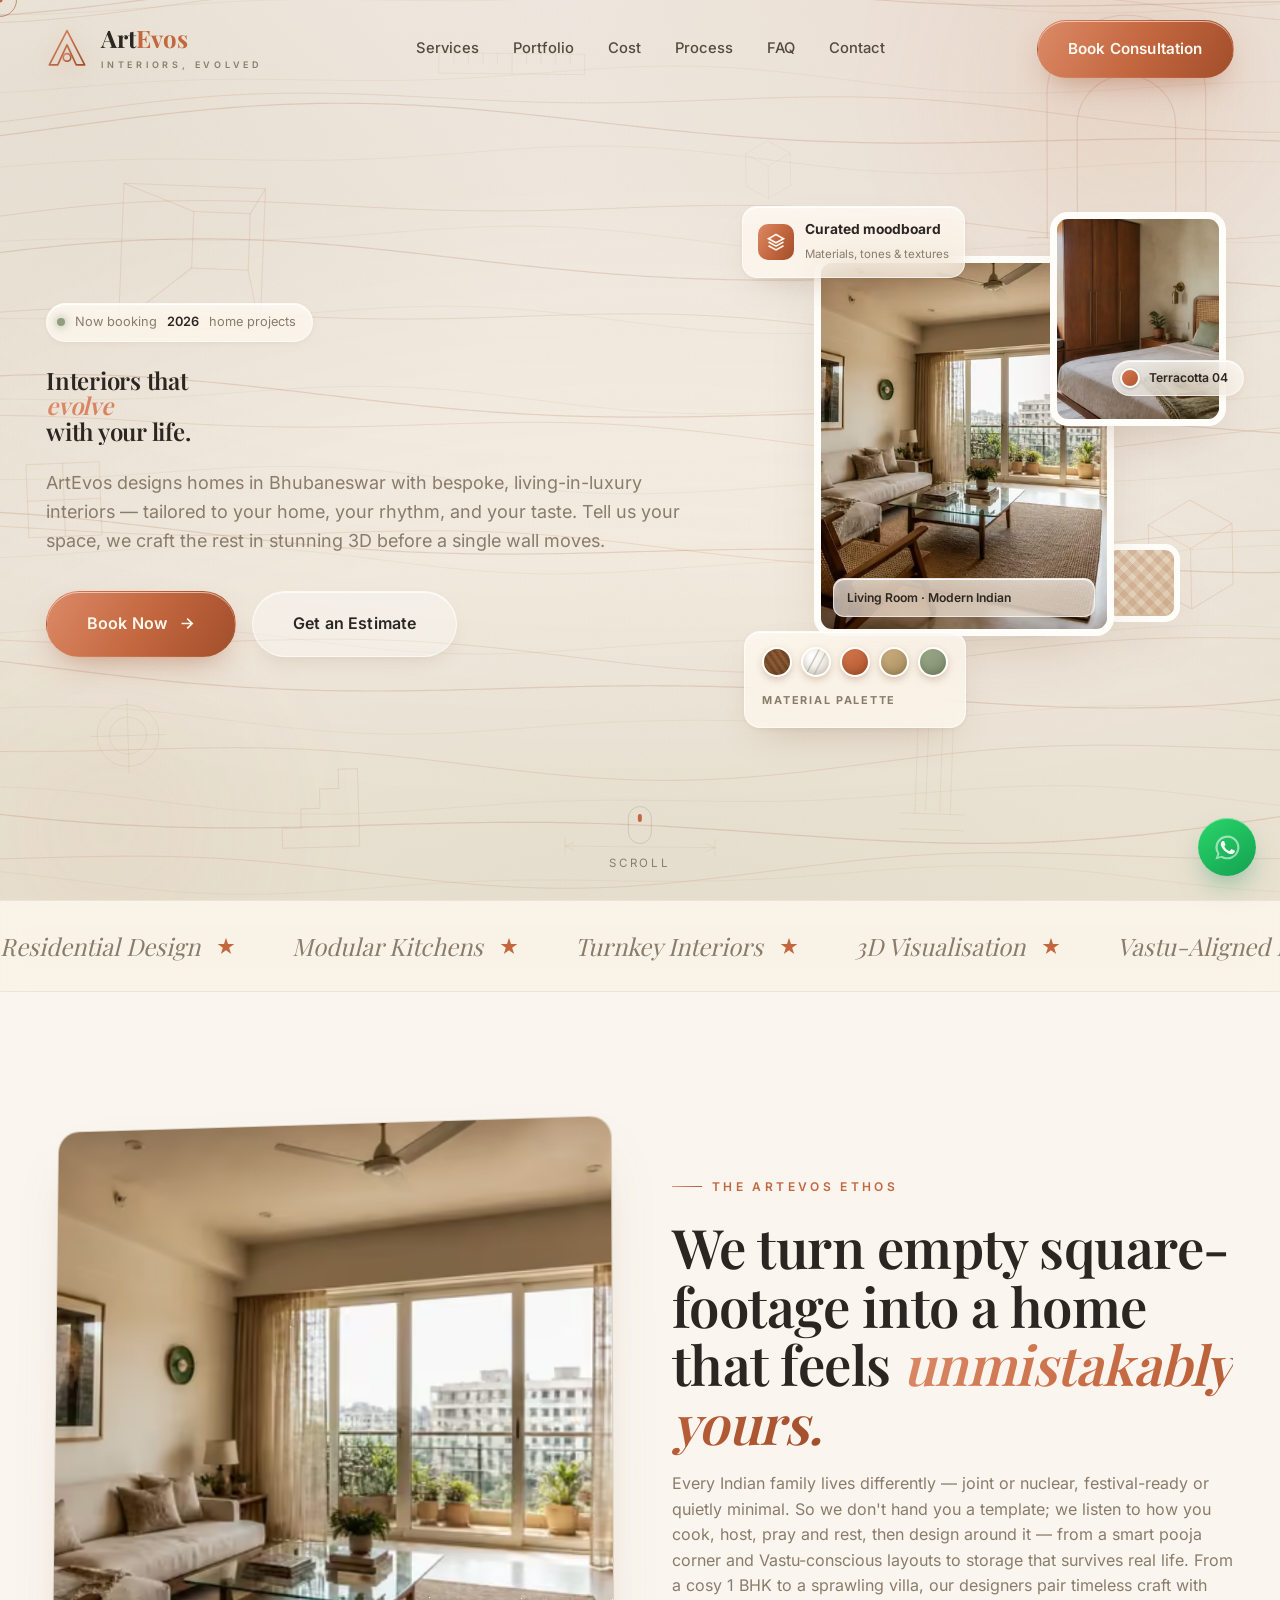
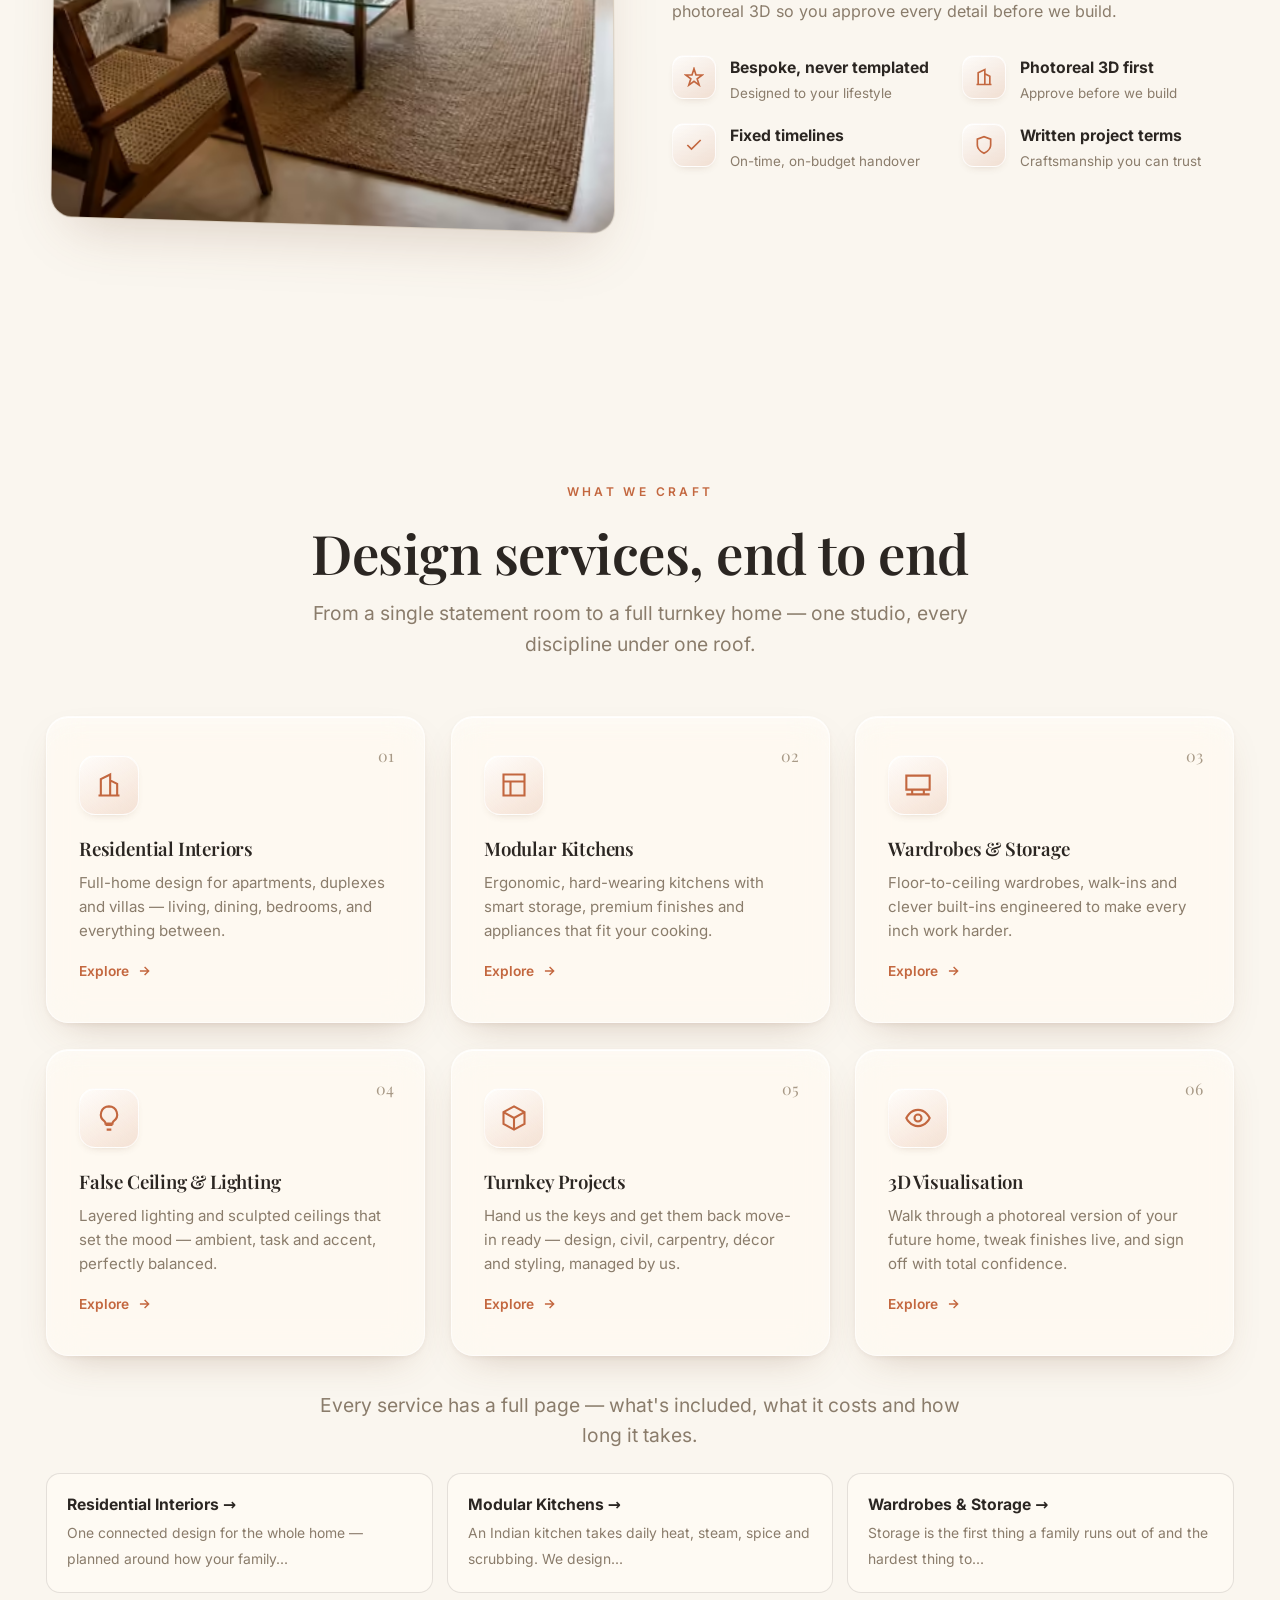
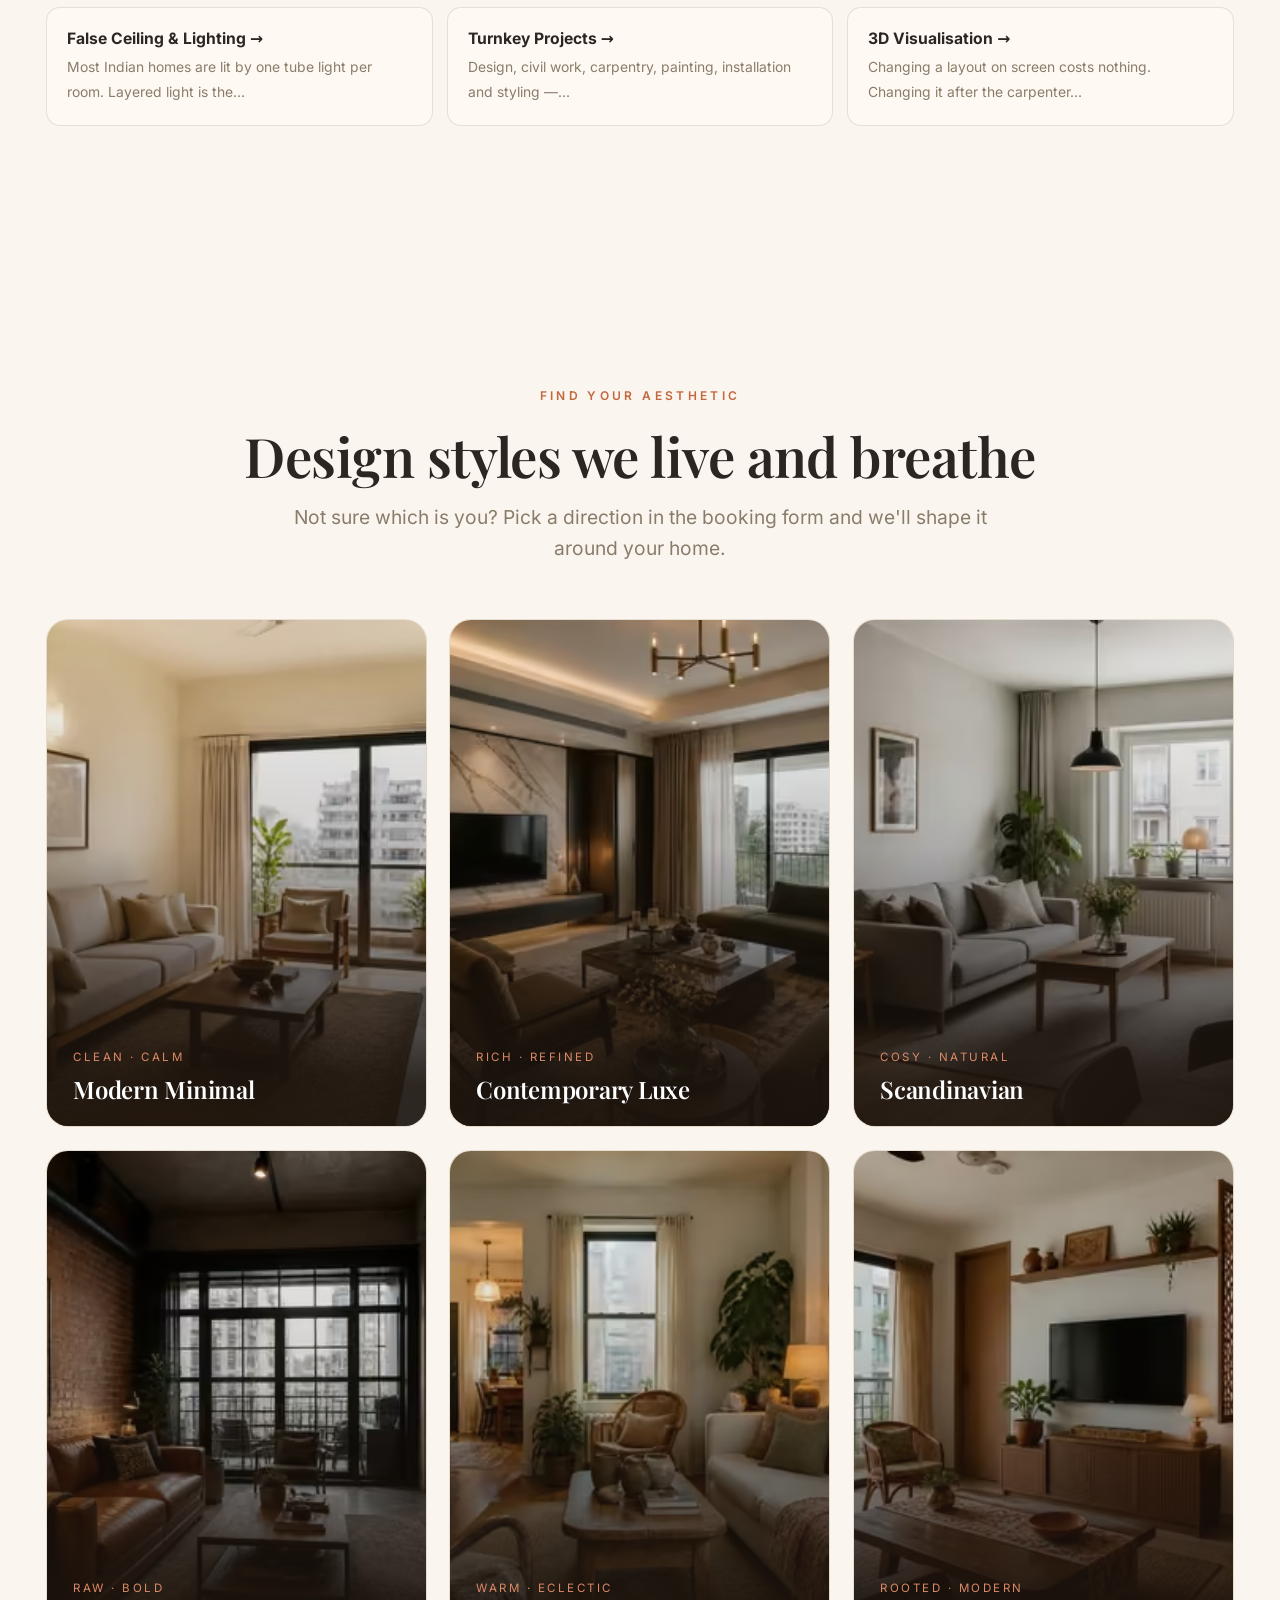
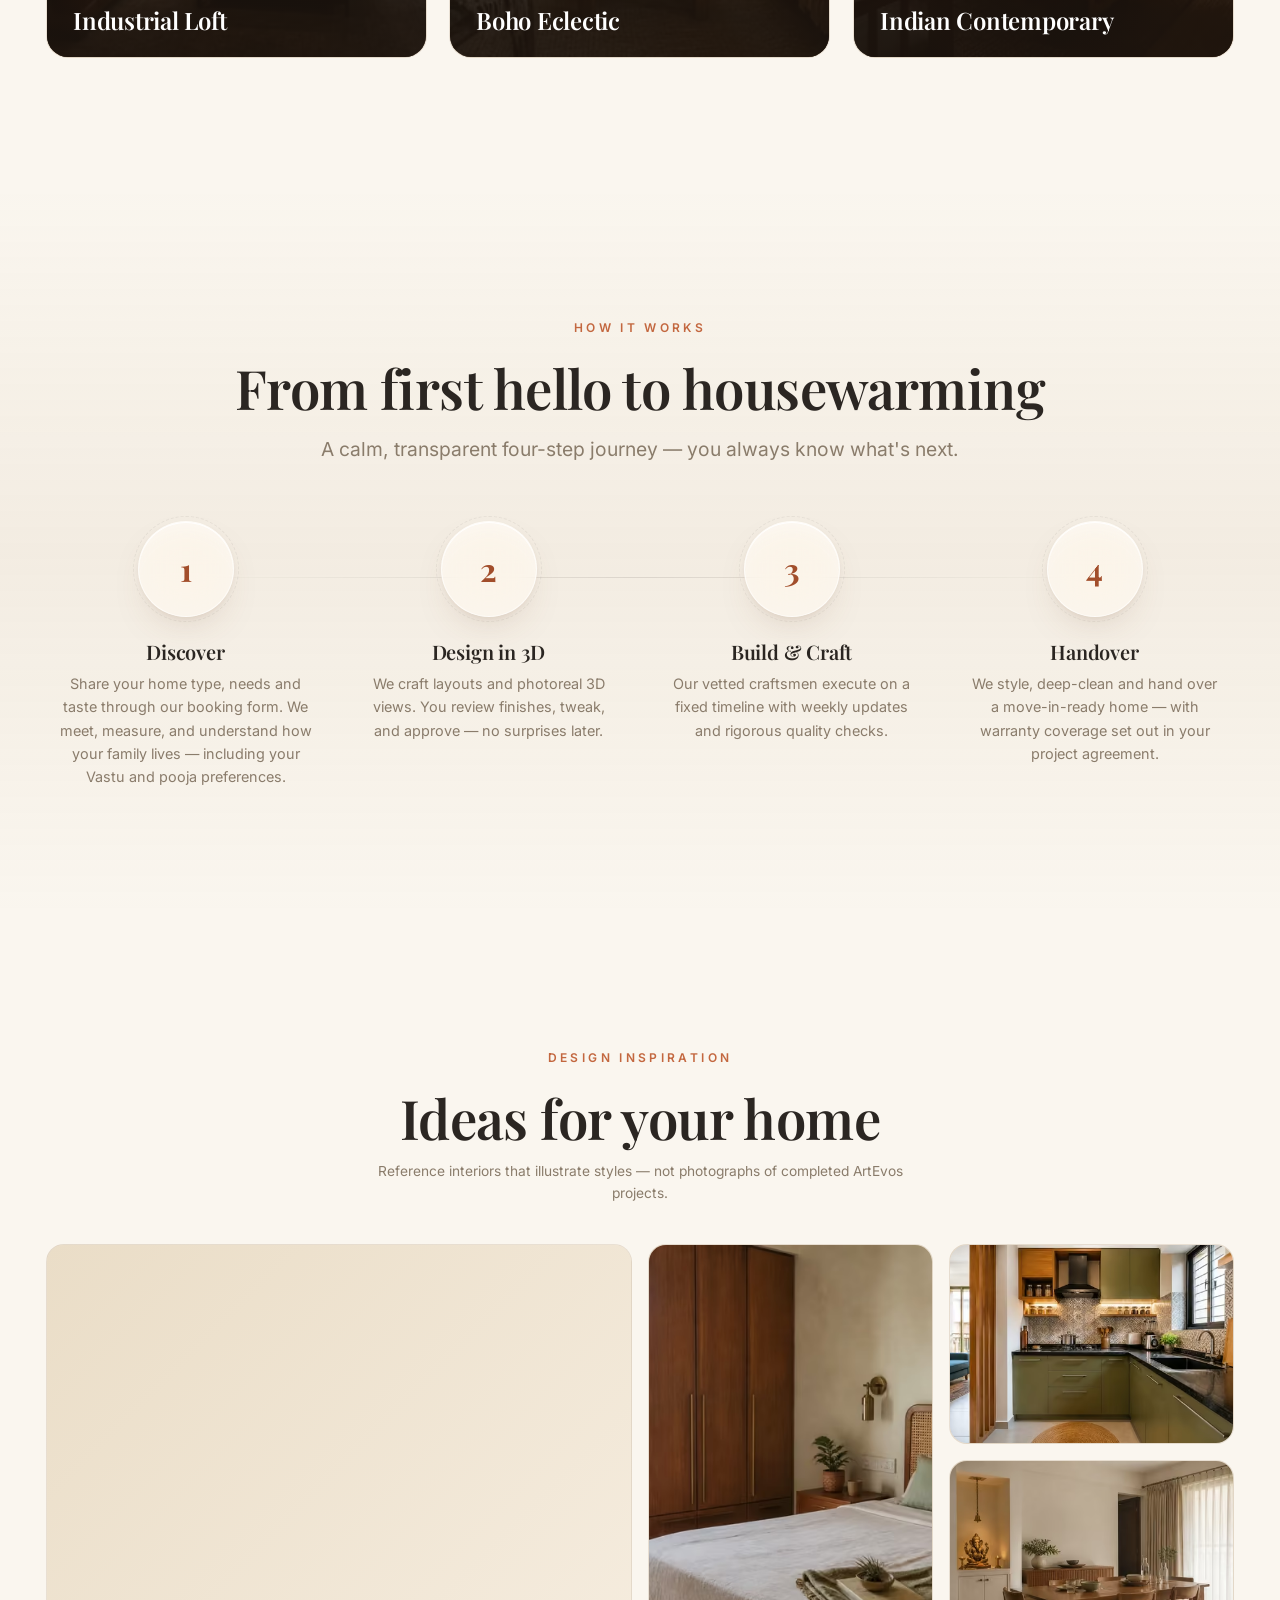
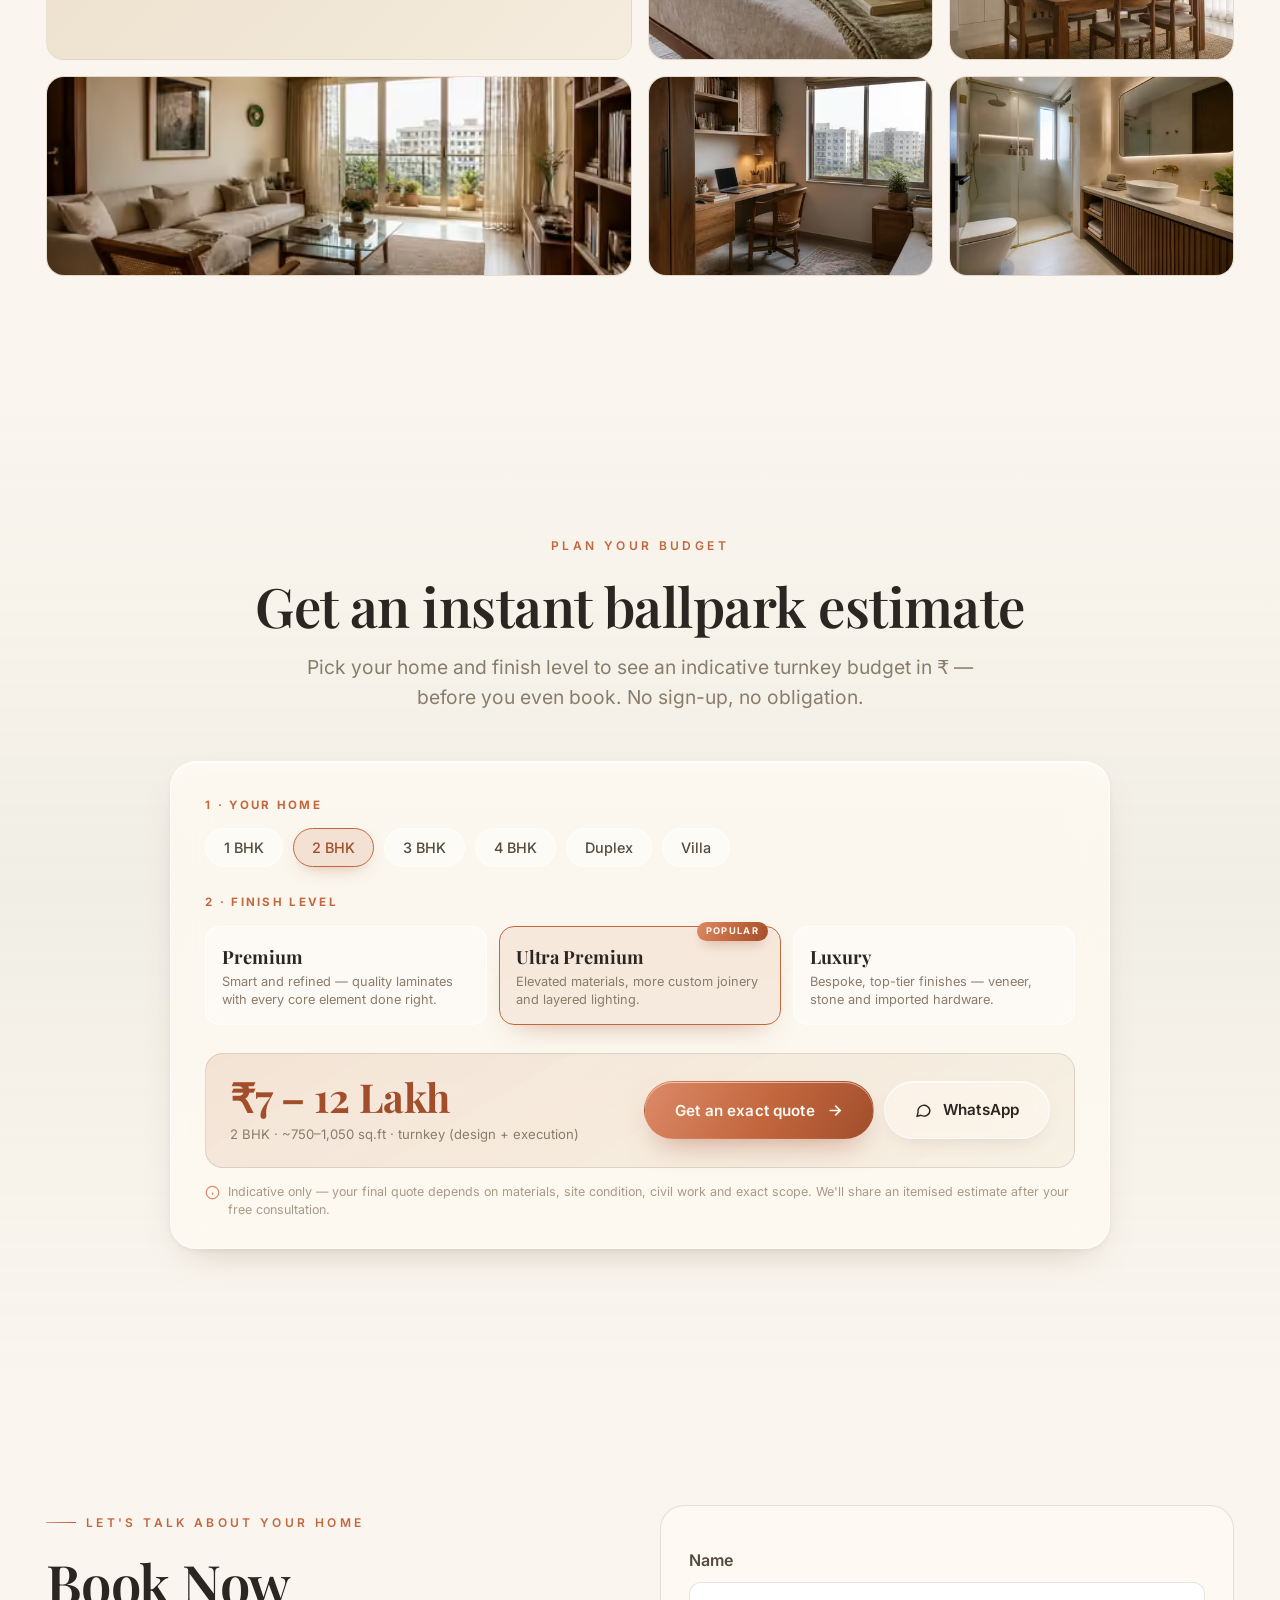
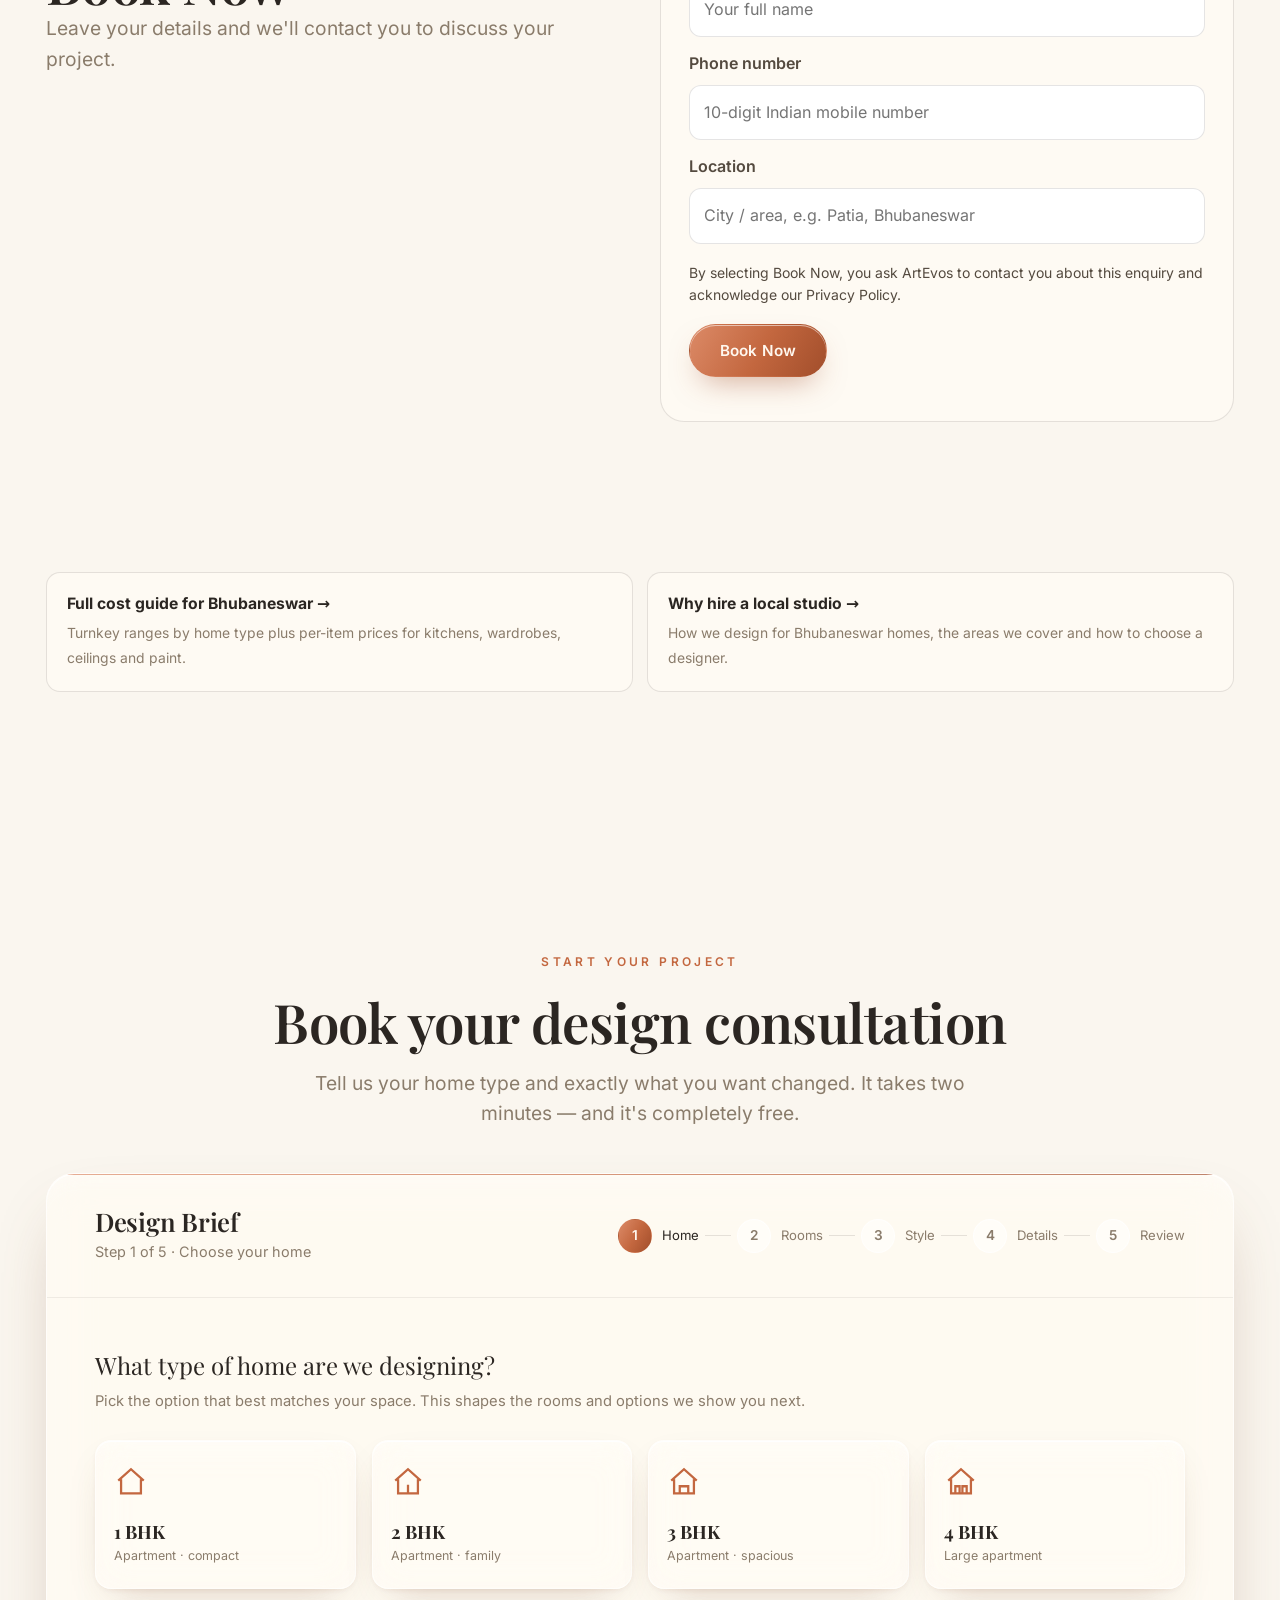
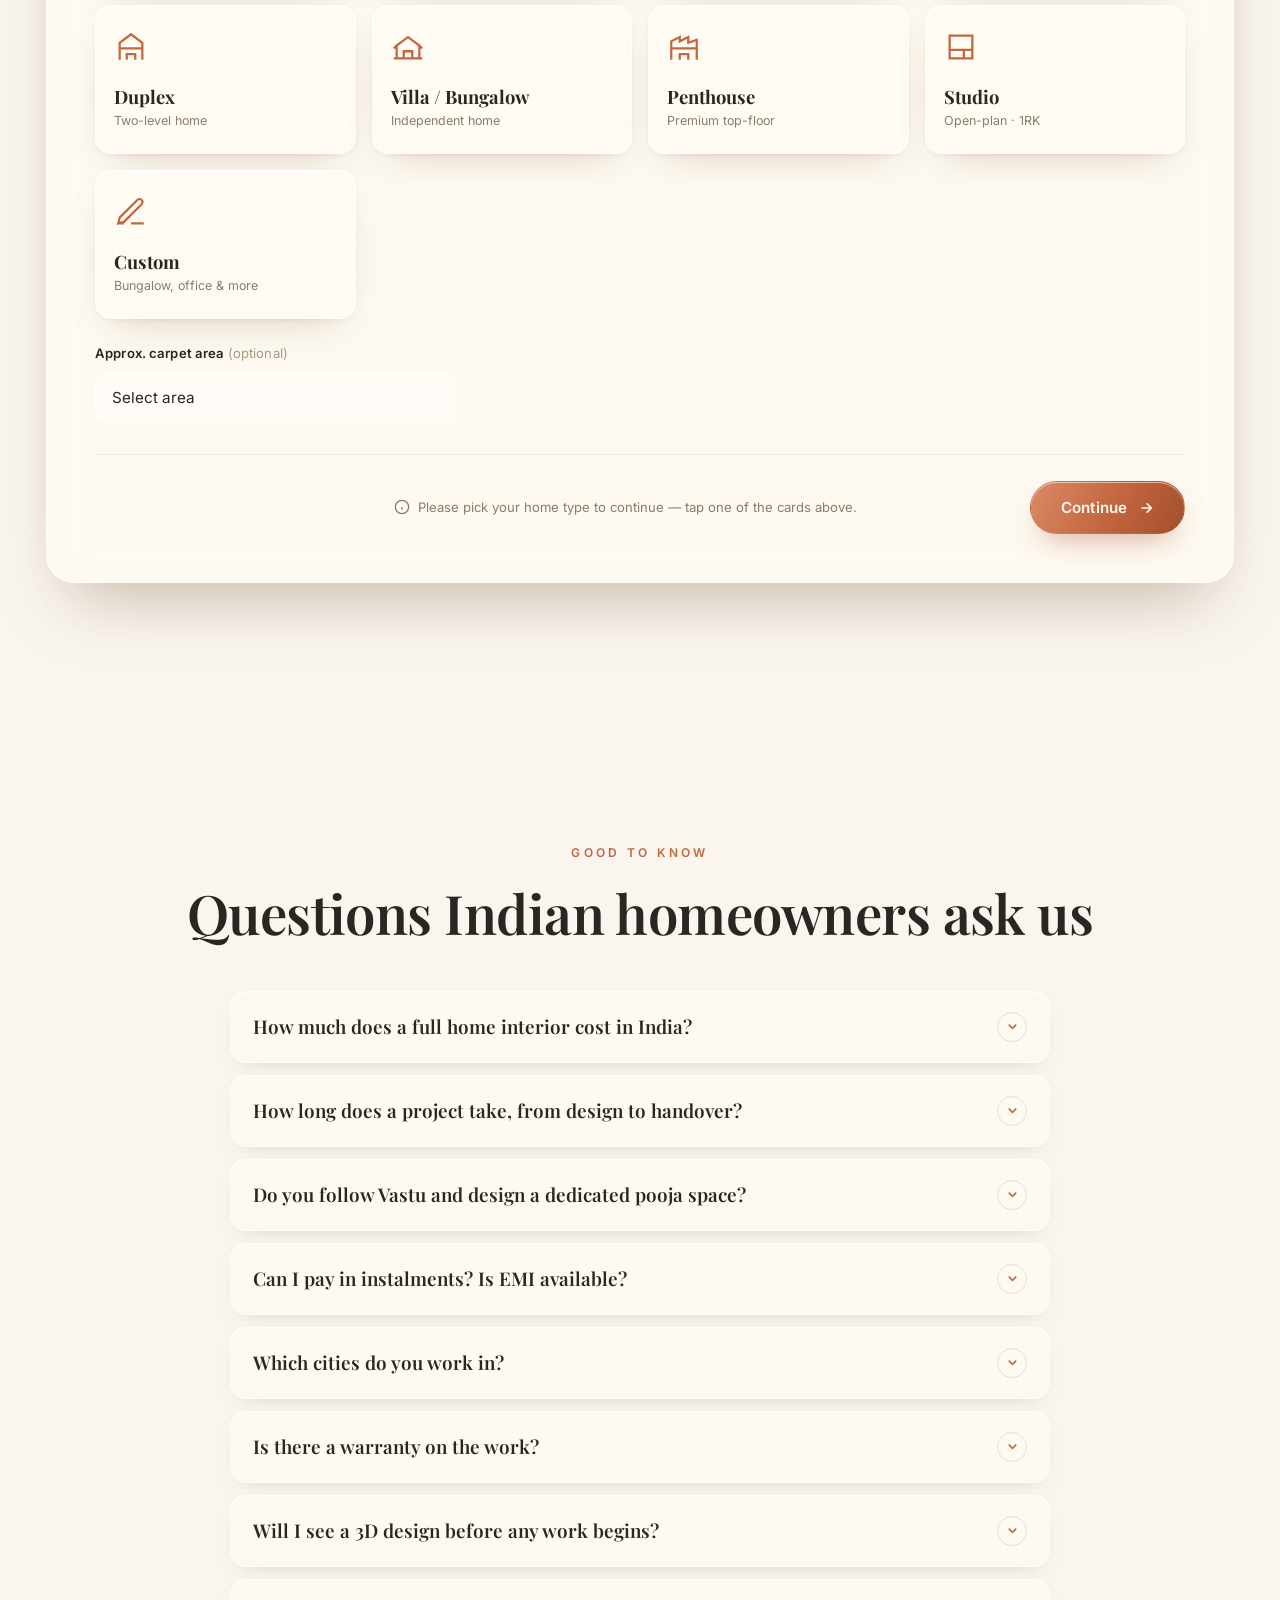
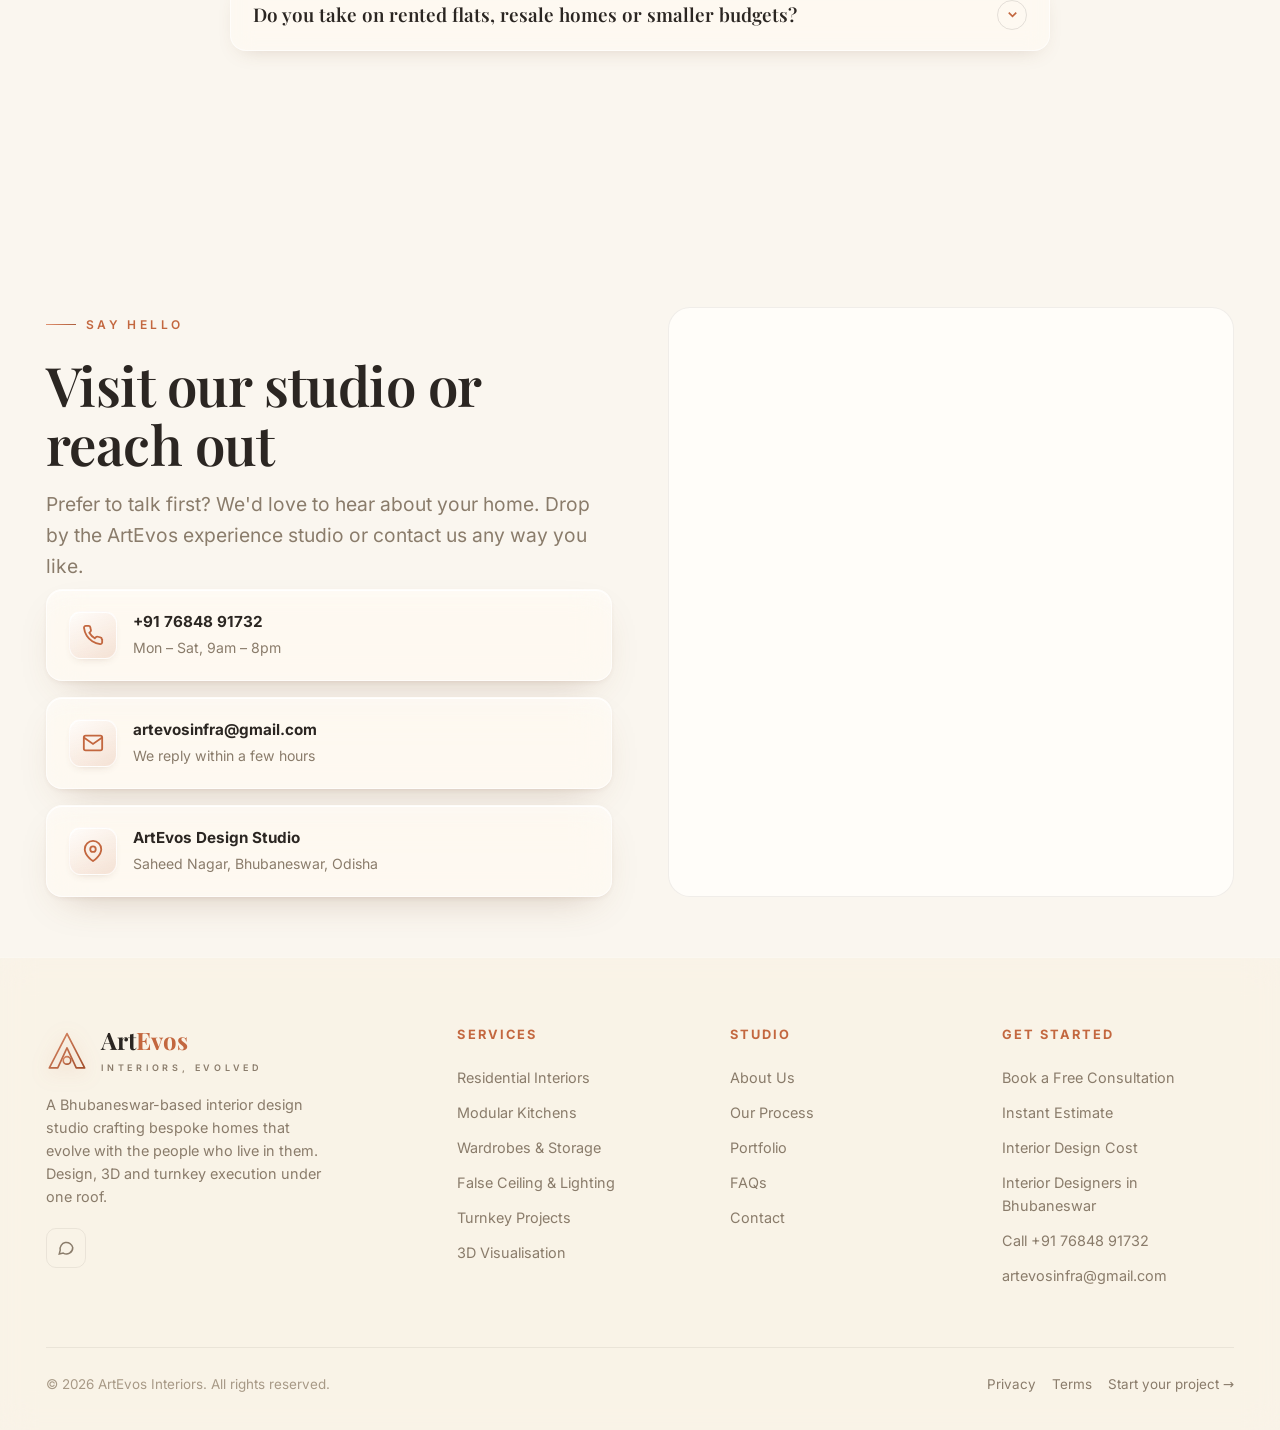
==== commit 2b7950f4: "Connect lead capture to Google Sheets; contact email artevosinfra@gmail.com Co-Authored-By: Claude O" ====
--- a/index.html
+++ b/index.html
@@ -3,7 +3,7 @@
 <head>
 <meta charset="UTF-8">
 <meta name="viewport" content="width=device-width, initial-scale=1, viewport-fit=cover">
-<meta http-equiv="Content-Security-Policy" content="default-src 'self'; base-uri 'none'; object-src 'none'; img-src 'self' data:; font-src 'self'; style-src 'self' 'unsafe-inline'; script-src 'self' 'sha256-zKRYXIX7EJMfGVQcg7s6RzmKnlZDKCmA6TnaB6RpgNA='; connect-src 'self' https:; frame-src https://www.openstreetmap.org; form-action 'self' https://wa.me; upgrade-insecure-requests;">
+<meta http-equiv="Content-Security-Policy" content="default-src 'self'; base-uri 'none'; object-src 'none'; img-src 'self' data:; font-src 'self'; style-src 'self' 'unsafe-inline'; script-src 'self' 'sha256-NQE7prLWF+OYW52rmrgGP8bANU9AHDLnQim/wEiDpy0='; connect-src 'self' https:; frame-src https://www.openstreetmap.org; form-action 'self' https://wa.me; upgrade-insecure-requests;">
 <meta name="referrer" content="strict-origin-when-cross-origin">
 <title>Interior Designers in Bhubaneswar | ArtEvos Interiors</title>
 <meta name="description" content="Interior designers in Bhubaneswar for full-home interiors, modular kitchens and turnkey projects. Free consultation, photoreal 3D, written project terms.">
@@ -41,7 +41,7 @@
 <link rel="preload" href="/assets/fonts/playfair-var.woff2" as="font" type="font/woff2" crossorigin>
 <link rel="preload" as="image" fetchpriority="high" href="/assets/img/living-room-modern-indian-apartment-1200.webp" imagesrcset="/assets/img/living-room-modern-indian-apartment-480.avif 480w, /assets/img/living-room-modern-indian-apartment-768.avif 768w, /assets/img/living-room-modern-indian-apartment-1200.avif 1200w, /assets/img/living-room-modern-indian-apartment-1536.avif 1536w" imagesizes="(max-width:900px) 86vw, 520px" type="image/avif">
 <link rel="stylesheet" href="/assets/css/site.css">
-<script type="application/ld+json">{"@context":"https://schema.org","@graph":[{"@type":["InteriorDesigner","LocalBusiness","HomeAndConstructionBusiness"],"@id":"https://artevos.in/#studio","name":"ArtEvos Interiors","alternateName":"ArtEvos","url":"https://artevos.in/","description":"Interior design studio in Bhubaneswar offering full-home residential design, modular kitchens, wardrobes, false ceiling and lighting, photoreal 3D visualisation and turnkey execution.","image":"https://artevos.in/assets/img/og-artevos.jpg","logo":"https://artevos.in/assets/img/icon-512.png","telephone":"+917684891732","email":"artevos@gmail.com","priceRange":"₹₹","currenciesAccepted":"INR","address":{"@type":"PostalAddress","addressLocality":"Bhubaneswar","addressRegion":"Odisha","postalCode":"751007","addressCountry":"IN"},"geo":{"@type":"GeoCoordinates","latitude":"20.2961","longitude":"85.8245"},"openingHoursSpecification":[{"@type":"OpeningHoursSpecification","dayOfWeek":["Monday","Tuesday","Wednesday","Thursday","Friday","Saturday"],"opens":"09:00","closes":"20:00"}],"areaServed":[{"@type":"City","name":"Bhubaneswar"},{"@type":"City","name":"Cuttack"},{"@type":"City","name":"Puri"},{"@type":"State","name":"Odisha"}],"knowsLanguage":["en","hi","or"],"hasOfferCatalog":{"@type":"OfferCatalog","name":"Interior design services","itemListElement":[{"@type":"Offer","itemOffered":{"@type":"Service","name":"Residential Interiors","url":"https://artevos.in/services/residential-interior-design/"}},{"@type":"Offer","itemOffered":{"@type":"Service","name":"Modular Kitchens","url":"https://artevos.in/services/modular-kitchen-design/"}},{"@type":"Offer","itemOffered":{"@type":"Service","name":"Wardrobes & Storage","url":"https://artevos.in/services/wardrobe-and-storage-design/"}},{"@type":"Offer","itemOffered":{"@type":"Service","name":"False Ceiling & Lighting","url":"https://artevos.in/services/false-ceiling-and-lighting/"}},{"@type":"Offer","itemOffered":{"@type":"Service","name":"Turnkey Projects","url":"https://artevos.in/services/turnkey-interior-projects/"}},{"@type":"Offer","itemOffered":{"@type":"Service","name":"3D Visualisation","url":"https://artevos.in/services/3d-interior-visualisation/"}}]}},{"@type":"WebSite","@id":"https://artevos.in/#website","url":"https://artevos.in/","name":"ArtEvos Interiors","inLanguage":"en-IN","publisher":{"@id":"https://artevos.in/#studio"}},{"@type":"ItemList","name":"Interior design services","itemListElement":[{"@type":"ListItem","position":1,"name":"Residential Interiors","url":"https://artevos.in/services/residential-interior-design/"},{"@type":"ListItem","position":2,"name":"Modular Kitchens","url":"https://artevos.in/services/modular-kitchen-design/"},{"@type":"ListItem","position":3,"name":"Wardrobes & Storage","url":"https://artevos.in/services/wardrobe-and-storage-design/"},{"@type":"ListItem","position":4,"name":"False Ceiling & Lighting","url":"https://artevos.in/services/false-ceiling-and-lighting/"},{"@type":"ListItem","position":5,"name":"Turnkey Projects","url":"https://artevos.in/services/turnkey-interior-projects/"},{"@type":"ListItem","position":6,"name":"3D Visualisation","url":"https://artevos.in/services/3d-interior-visualisation/"}]},{"@type":"FAQPage","mainEntity":[{"@type":"Question","name":"How much does a full home interior cost in India?","acceptedAnswer":{"@type":"Answer","text":"It depends on your home size and finish level, but as a rough guide a 2 BHK usually runs ₹4–12 Lakh and a 3 BHK ₹7–19 Lakh for a turnkey project. Use the instant estimator above for your ballpark, then book a free consultation for an exact, itemised quote."}},{"@type":"Question","name":"How long does a project take, from design to handover?","acceptedAnswer":{"@type":"Answer","text":"Most full-home projects are handed over in 6–12 weeks once the 3D design is signed off, depending on scope. We commit to a fixed timeline in writing and share weekly progress updates so you always know what's next."}},{"@type":"Question","name":"Do you follow Vastu and design a dedicated pooja space?","acceptedAnswer":{"@type":"Answer","text":"Yes. We're happy to plan layouts around your Vastu preferences and design a pooja room, mandir niche or corner that suits your home and daily rituals — just mention it in the brief and we'll build it in."}},{"@type":"Question","name":"Can I pay in instalments? Is EMI available?","acceptedAnswer":{"@type":"Answer","text":"Payments are milestone-based, so you pay in stages as work progresses — never everything upfront. We can also connect you with no-cost and low-interest EMI options through our finance partners."}},{"@type":"Question","name":"Which cities do you work in?","acceptedAnswer":{"@type":"Answer","text":"We're headquartered in Bhubaneswar and take on projects in Bhubaneswar and nearby areas. If you're outside our core cities, share your location in the brief and we'll confirm whether we can take it on."}},{"@type":"Question","name":"Is there a warranty on the work?","acceptedAnswer":{"@type":"Answer","text":"Warranty coverage depends on your materials and scope. Ask for the applicable workmanship and manufacturer terms in your written quotation."}},{"@type":"Question","name":"Will I see a 3D design before any work begins?","acceptedAnswer":{"@type":"Answer","text":"Absolutely. You'll walk through photoreal 3D views of your home, adjust finishes, colours and layouts with your designer, and only approve once it feels right — so there are no surprises on site."}},{"@type":"Question","name":"Do you take on rented flats, resale homes or smaller budgets?","acceptedAnswer":{"@type":"Answer","text":"Yes. We design for rented and resale homes with reversible, modular solutions, and we're glad to work to a tighter budget or phase the project room-by-room so you can spread the cost over time."}}]}]}</script>
+<script type="application/ld+json">{"@context":"https://schema.org","@graph":[{"@type":["InteriorDesigner","LocalBusiness","HomeAndConstructionBusiness"],"@id":"https://artevos.in/#studio","name":"ArtEvos Interiors","alternateName":"ArtEvos","url":"https://artevos.in/","description":"Interior design studio in Bhubaneswar offering full-home residential design, modular kitchens, wardrobes, false ceiling and lighting, photoreal 3D visualisation and turnkey execution.","image":"https://artevos.in/assets/img/og-artevos.jpg","logo":"https://artevos.in/assets/img/icon-512.png","telephone":"+917684891732","email":"artevosinfra@gmail.com","priceRange":"₹₹","currenciesAccepted":"INR","address":{"@type":"PostalAddress","addressLocality":"Bhubaneswar","addressRegion":"Odisha","postalCode":"751007","addressCountry":"IN"},"geo":{"@type":"GeoCoordinates","latitude":"20.2961","longitude":"85.8245"},"openingHoursSpecification":[{"@type":"OpeningHoursSpecification","dayOfWeek":["Monday","Tuesday","Wednesday","Thursday","Friday","Saturday"],"opens":"09:00","closes":"20:00"}],"areaServed":[{"@type":"City","name":"Bhubaneswar"},{"@type":"City","name":"Cuttack"},{"@type":"City","name":"Puri"},{"@type":"State","name":"Odisha"}],"knowsLanguage":["en","hi","or"],"hasOfferCatalog":{"@type":"OfferCatalog","name":"Interior design services","itemListElement":[{"@type":"Offer","itemOffered":{"@type":"Service","name":"Residential Interiors","url":"https://artevos.in/services/residential-interior-design/"}},{"@type":"Offer","itemOffered":{"@type":"Service","name":"Modular Kitchens","url":"https://artevos.in/services/modular-kitchen-design/"}},{"@type":"Offer","itemOffered":{"@type":"Service","name":"Wardrobes & Storage","url":"https://artevos.in/services/wardrobe-and-storage-design/"}},{"@type":"Offer","itemOffered":{"@type":"Service","name":"False Ceiling & Lighting","url":"https://artevos.in/services/false-ceiling-and-lighting/"}},{"@type":"Offer","itemOffered":{"@type":"Service","name":"Turnkey Projects","url":"https://artevos.in/services/turnkey-interior-projects/"}},{"@type":"Offer","itemOffered":{"@type":"Service","name":"3D Visualisation","url":"https://artevos.in/services/3d-interior-visualisation/"}}]}},{"@type":"WebSite","@id":"https://artevos.in/#website","url":"https://artevos.in/","name":"ArtEvos Interiors","inLanguage":"en-IN","publisher":{"@id":"https://artevos.in/#studio"}},{"@type":"ItemList","name":"Interior design services","itemListElement":[{"@type":"ListItem","position":1,"name":"Residential Interiors","url":"https://artevos.in/services/residential-interior-design/"},{"@type":"ListItem","position":2,"name":"Modular Kitchens","url":"https://artevos.in/services/modular-kitchen-design/"},{"@type":"ListItem","position":3,"name":"Wardrobes & Storage","url":"https://artevos.in/services/wardrobe-and-storage-design/"},{"@type":"ListItem","position":4,"name":"False Ceiling & Lighting","url":"https://artevos.in/services/false-ceiling-and-lighting/"},{"@type":"ListItem","position":5,"name":"Turnkey Projects","url":"https://artevos.in/services/turnkey-interior-projects/"},{"@type":"ListItem","position":6,"name":"3D Visualisation","url":"https://artevos.in/services/3d-interior-visualisation/"}]},{"@type":"FAQPage","mainEntity":[{"@type":"Question","name":"How much does a full home interior cost in India?","acceptedAnswer":{"@type":"Answer","text":"It depends on your home size and finish level, but as a rough guide a 2 BHK usually runs ₹4–12 Lakh and a 3 BHK ₹7–19 Lakh for a turnkey project. Use the instant estimator above for your ballpark, then book a free consultation for an exact, itemised quote."}},{"@type":"Question","name":"How long does a project take, from design to handover?","acceptedAnswer":{"@type":"Answer","text":"Most full-home projects are handed over in 6–12 weeks once the 3D design is signed off, depending on scope. We commit to a fixed timeline in writing and share weekly progress updates so you always know what's next."}},{"@type":"Question","name":"Do you follow Vastu and design a dedicated pooja space?","acceptedAnswer":{"@type":"Answer","text":"Yes. We're happy to plan layouts around your Vastu preferences and design a pooja room, mandir niche or corner that suits your home and daily rituals — just mention it in the brief and we'll build it in."}},{"@type":"Question","name":"Can I pay in instalments? Is EMI available?","acceptedAnswer":{"@type":"Answer","text":"Payments are milestone-based, so you pay in stages as work progresses — never everything upfront. We can also connect you with no-cost and low-interest EMI options through our finance partners."}},{"@type":"Question","name":"Which cities do you work in?","acceptedAnswer":{"@type":"Answer","text":"We're headquartered in Bhubaneswar and take on projects in Bhubaneswar and nearby areas. If you're outside our core cities, share your location in the brief and we'll confirm whether we can take it on."}},{"@type":"Question","name":"Is there a warranty on the work?","acceptedAnswer":{"@type":"Answer","text":"Warranty coverage depends on your materials and scope. Ask for the applicable workmanship and manufacturer terms in your written quotation."}},{"@type":"Question","name":"Will I see a 3D design before any work begins?","acceptedAnswer":{"@type":"Answer","text":"Absolutely. You'll walk through photoreal 3D views of your home, adjust finishes, colours and layouts with your designer, and only approve once it feels right — so there are no surprises on site."}},{"@type":"Question","name":"Do you take on rented flats, resale homes or smaller budgets?","acceptedAnswer":{"@type":"Answer","text":"Yes. We design for rented and resale homes with reversible, modular solutions, and we're glad to work to a tighter budget or phase the project room-by-room so you can spread the cost over time."}}]}]}</script>
 </head>
 <body>
 <a class="skip-link" href="#main">Skip to content</a>
@@ -731,7 +731,7 @@
         <p class="lead" style="margin-top:16px">Prefer to talk first? We'd love to hear about your home. Drop by the ArtEvos experience studio or contact us any way you like.</p>
         <div class="contact-cards">
           <a class="contact-card" href="tel:+917684891732"><span class="ci"><svg width="22" height="22" viewBox="0 0 24 24" fill="none" stroke="currentColor" stroke-width="2"><path d="M22 16.9v3a2 2 0 0 1-2.2 2 19.8 19.8 0 0 1-8.6-3 19.5 19.5 0 0 1-6-6 19.8 19.8 0 0 1-3-8.6A2 2 0 0 1 4.1 2h3a2 2 0 0 1 2 1.7c.1.9.3 1.8.6 2.6a2 2 0 0 1-.5 2.1L8 9.6a16 16 0 0 0 6 6l1.2-1.2a2 2 0 0 1 2.1-.5c.8.3 1.7.5 2.6.6a2 2 0 0 1 1.7 2z"/></svg></span><div><b>+91 76848 91732</b><span>Mon – Sat, 9am – 8pm</span></div></a>
-          <a class="contact-card" href="mailto:artevos@gmail.com"><span class="ci"><svg width="22" height="22" viewBox="0 0 24 24" fill="none" stroke="currentColor" stroke-width="2"><rect x="2" y="4" width="20" height="16" rx="2"/><path d="M22 6l-10 7L2 6"/></svg></span><div><b>artevos@gmail.com</b><span>We reply within a few hours</span></div></a>
+          <a class="contact-card" href="mailto:artevosinfra@gmail.com"><span class="ci"><svg width="22" height="22" viewBox="0 0 24 24" fill="none" stroke="currentColor" stroke-width="2"><rect x="2" y="4" width="20" height="16" rx="2"/><path d="M22 6l-10 7L2 6"/></svg></span><div><b>artevosinfra@gmail.com</b><span>We reply within a few hours</span></div></a>
           <div class="contact-card"><span class="ci"><svg width="22" height="22" viewBox="0 0 24 24" fill="none" stroke="currentColor" stroke-width="2"><path d="M21 10c0 7-9 13-9 13s-9-6-9-13a9 9 0 0 1 18 0z"/><circle cx="12" cy="10" r="3"/></svg></span><div><b>ArtEvos Design Studio</b><span>Saheed Nagar, Bhubaneswar, Odisha</span></div></div>
         </div>
       </div>
@@ -772,7 +772,7 @@
         <a href="/interior-design-cost-in-bhubaneswar/">Interior Design Cost</a>
         <a href="/interior-designers-in-bhubaneswar/">Interior Designers in Bhubaneswar</a>
         <a href="tel:+917684891732">Call +91 76848 91732</a>
-        <a href="mailto:artevos@gmail.com">artevos@gmail.com</a>
+        <a href="mailto:artevosinfra@gmail.com">artevosinfra@gmail.com</a>
       </div>
     </div>
     <div class="foot-bottom">
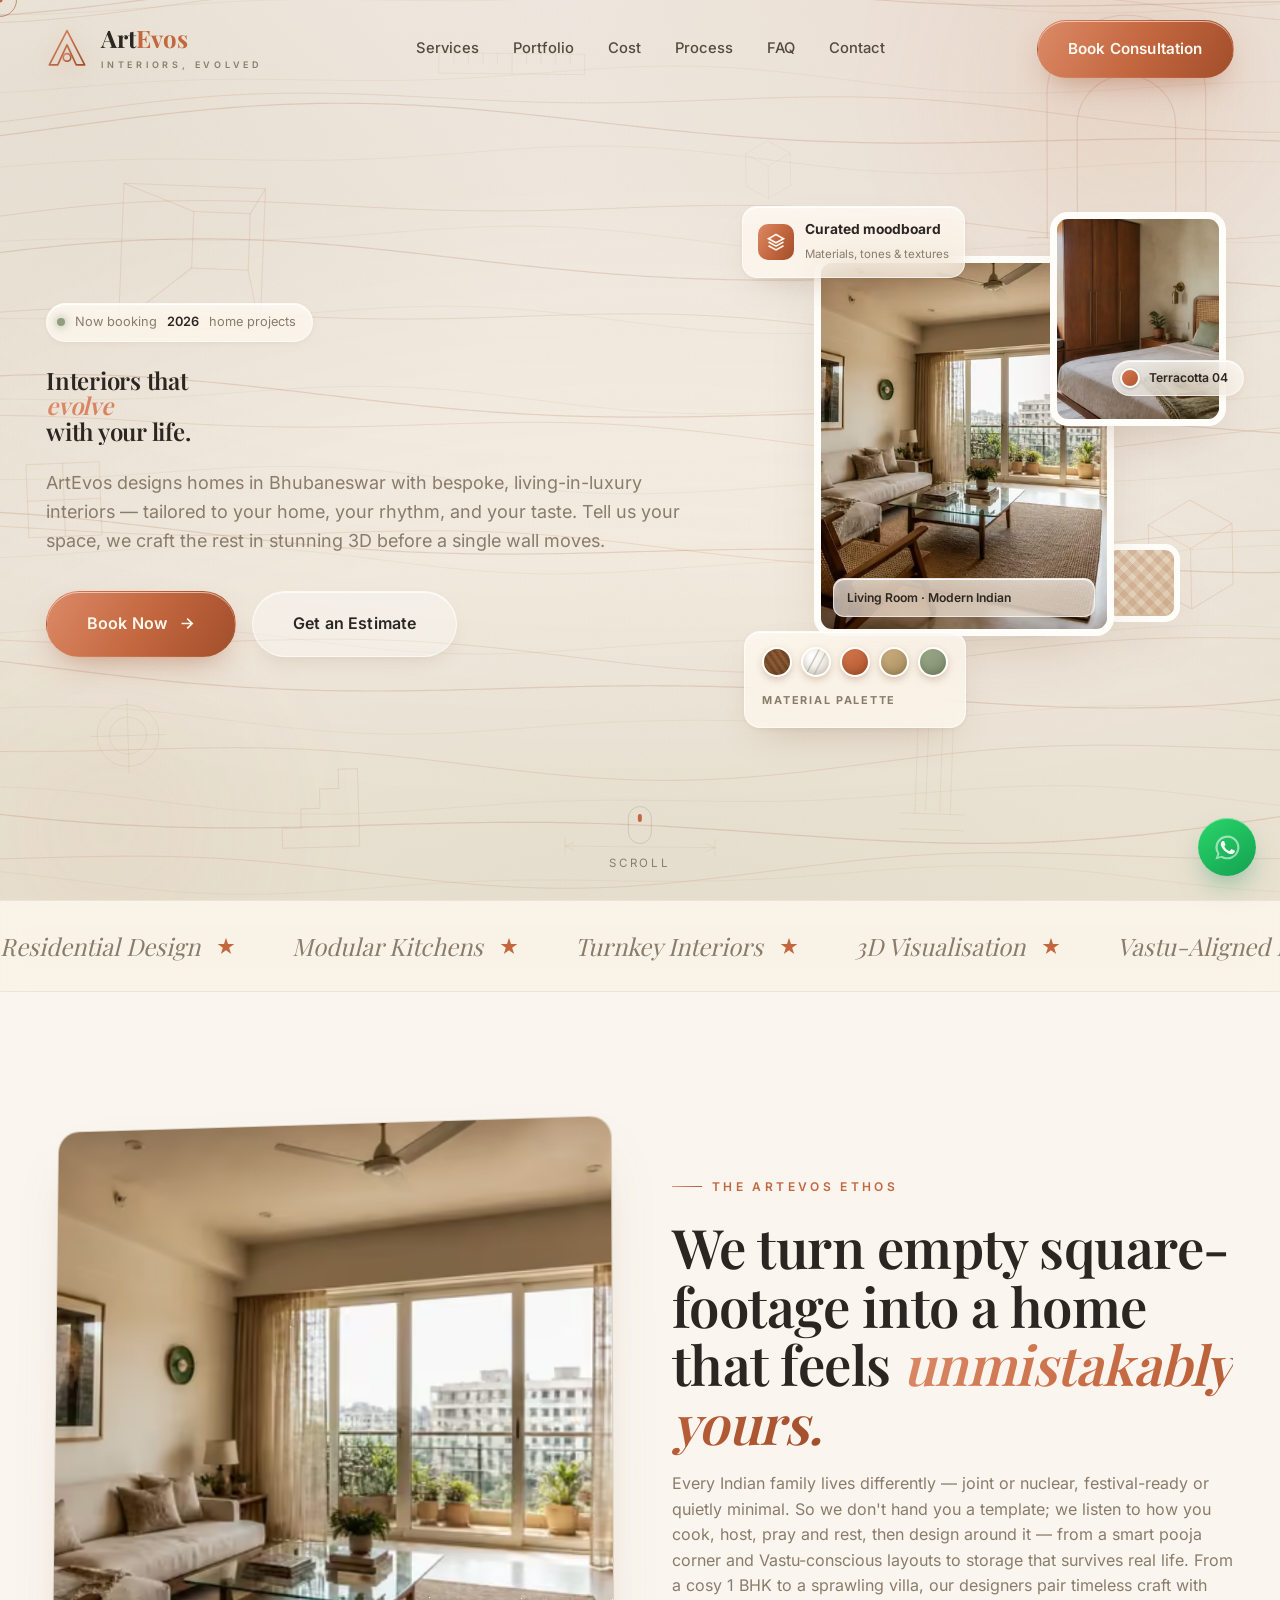
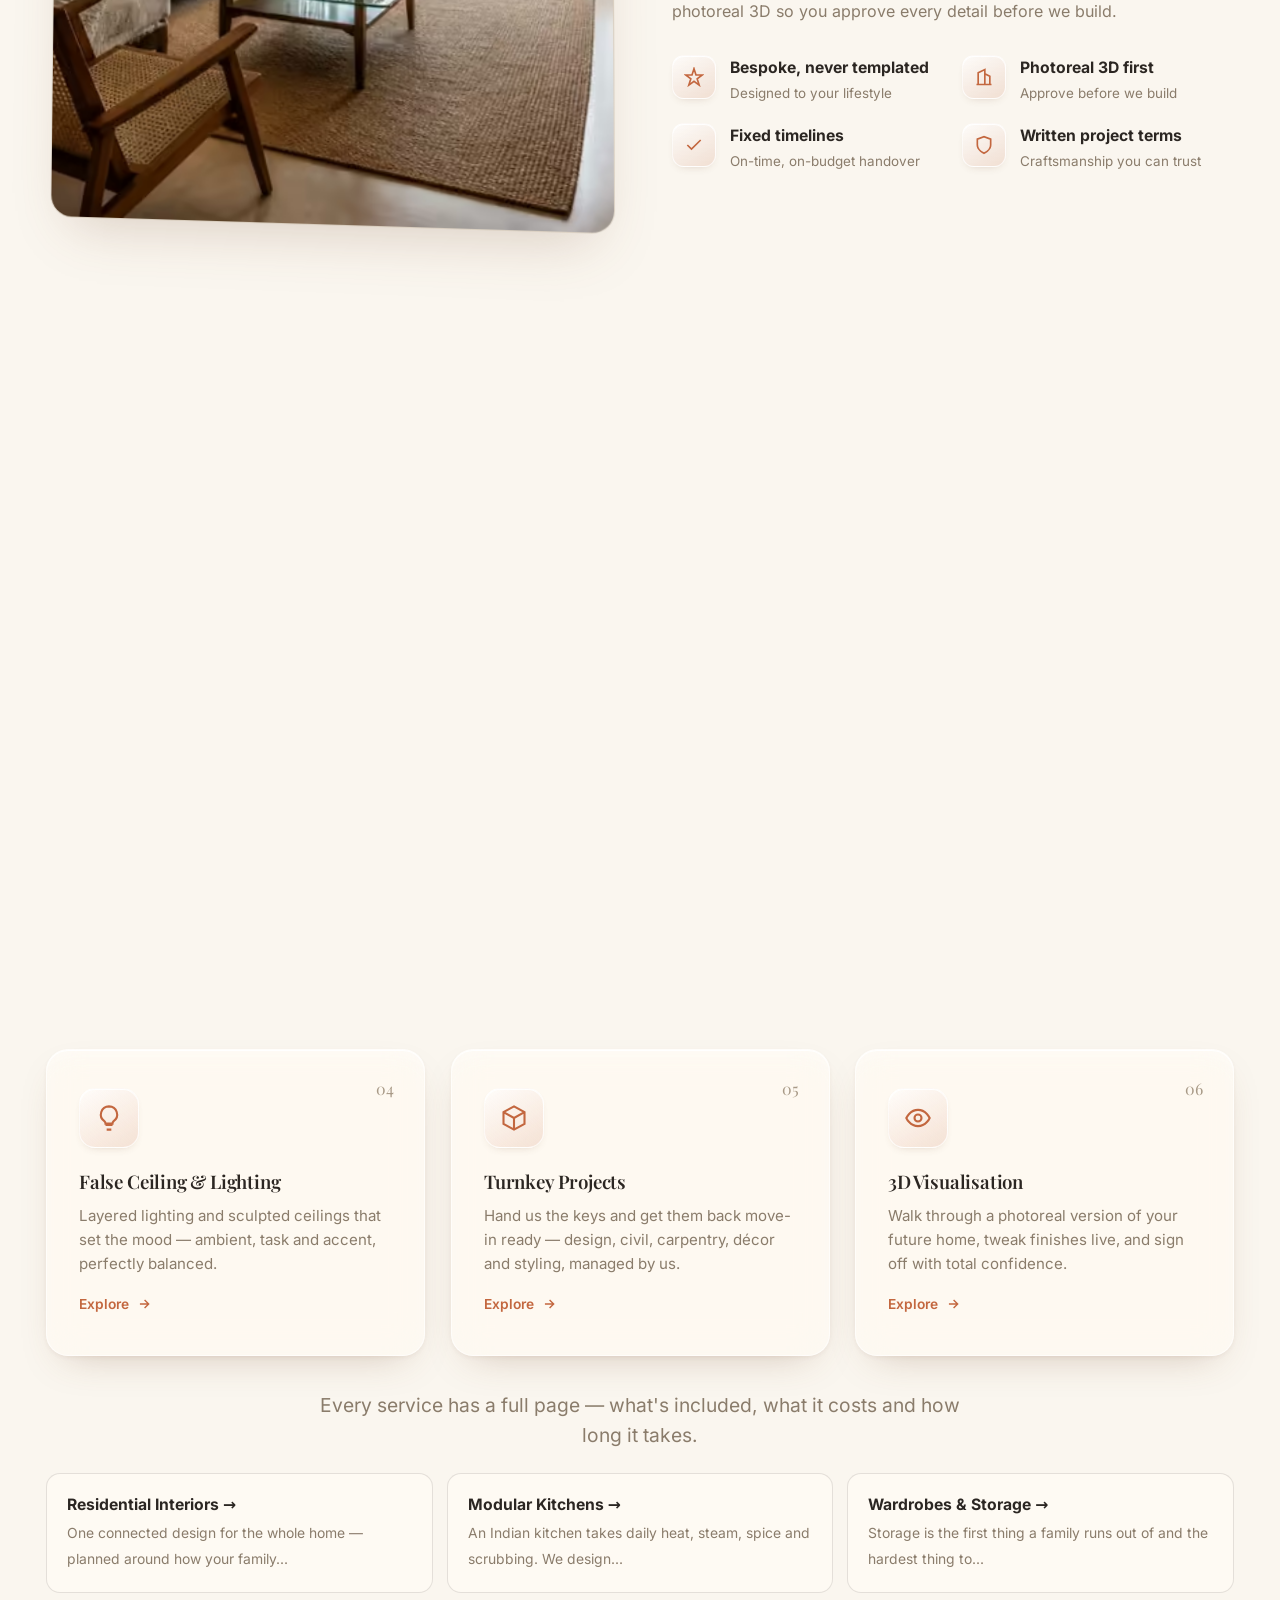
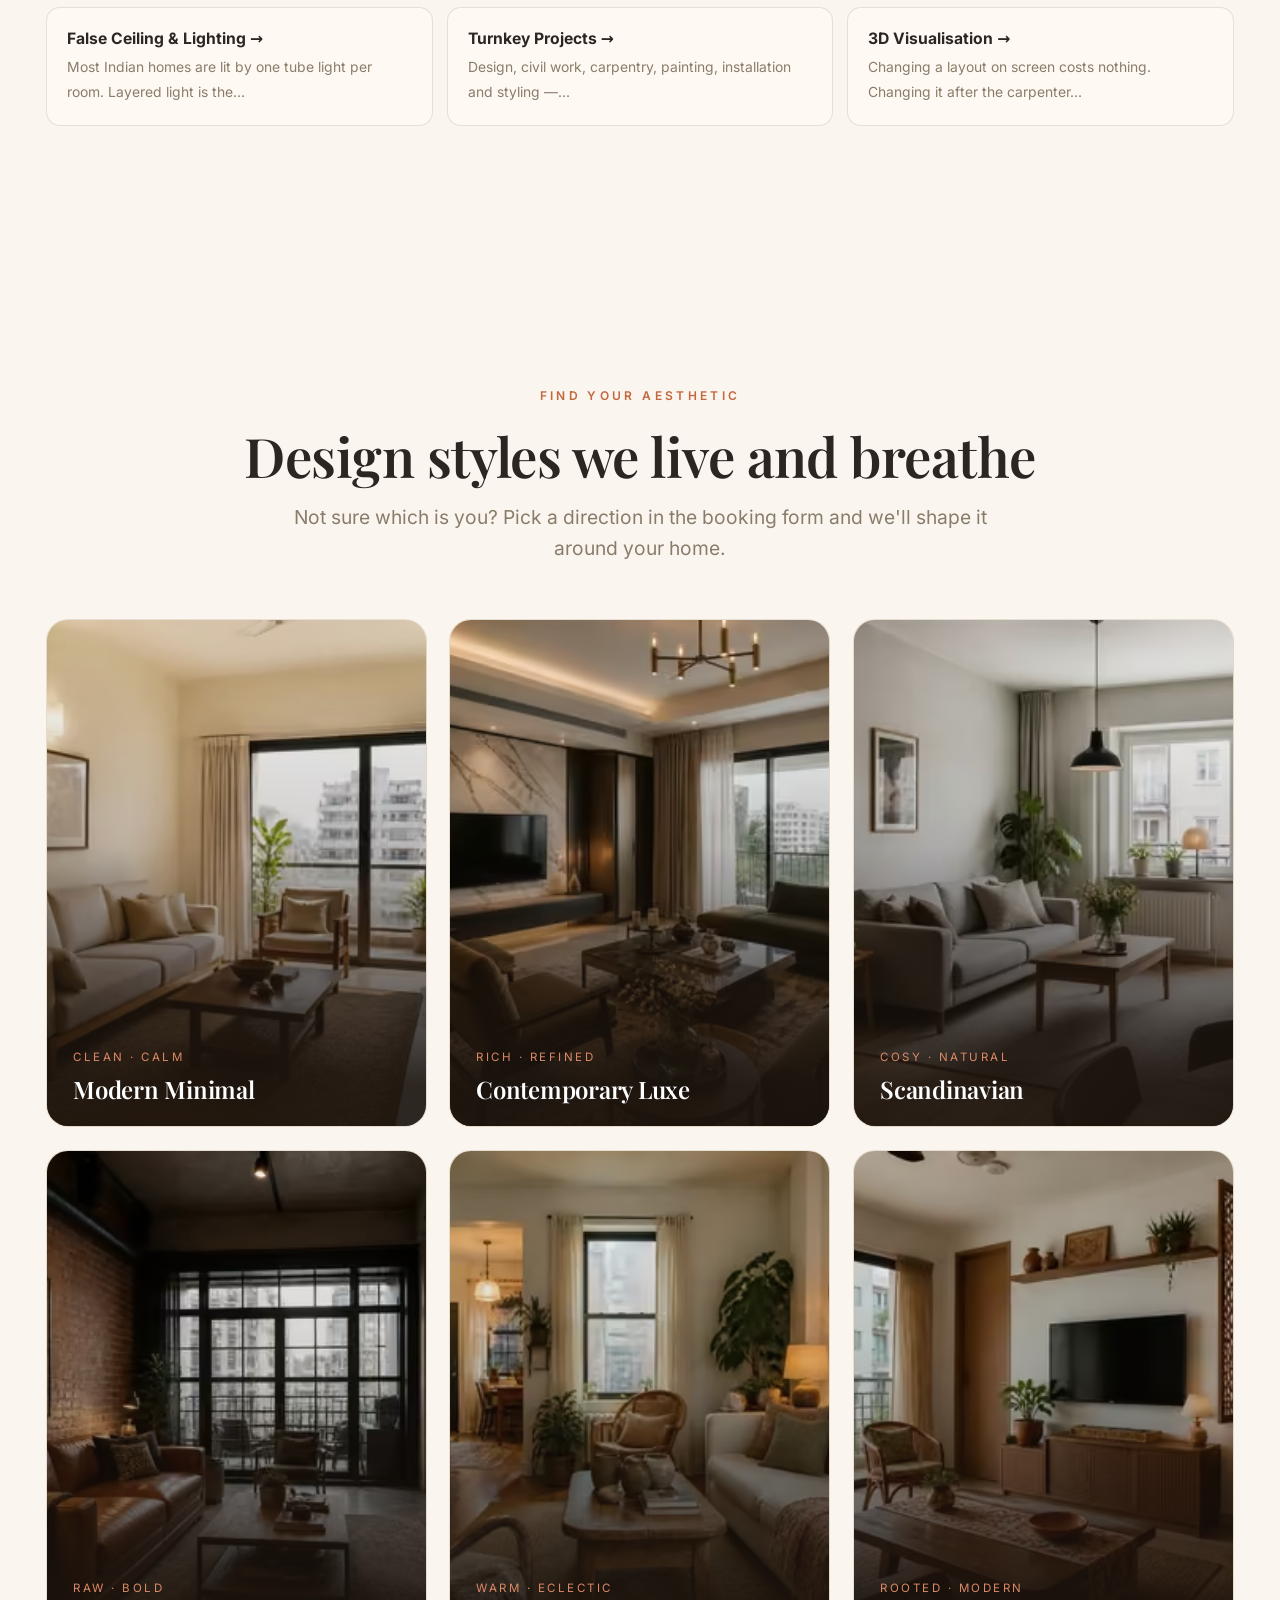
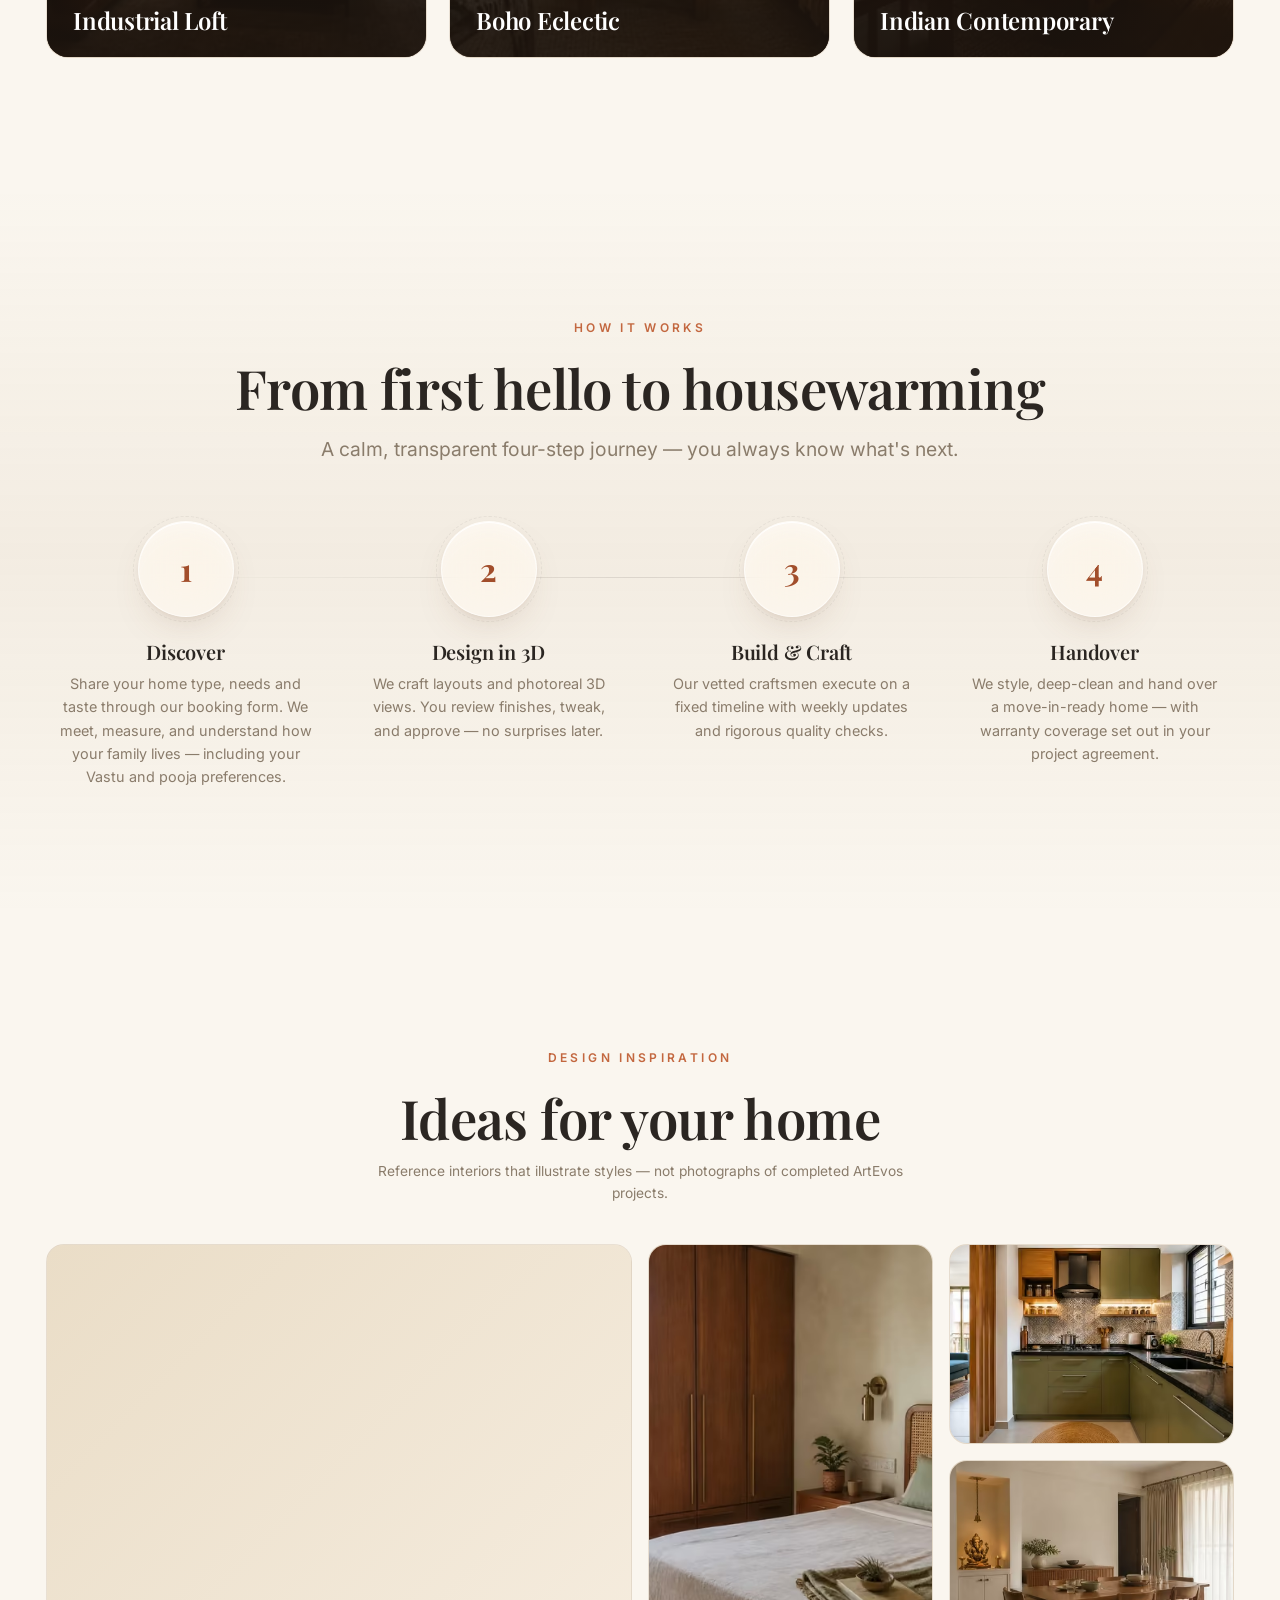
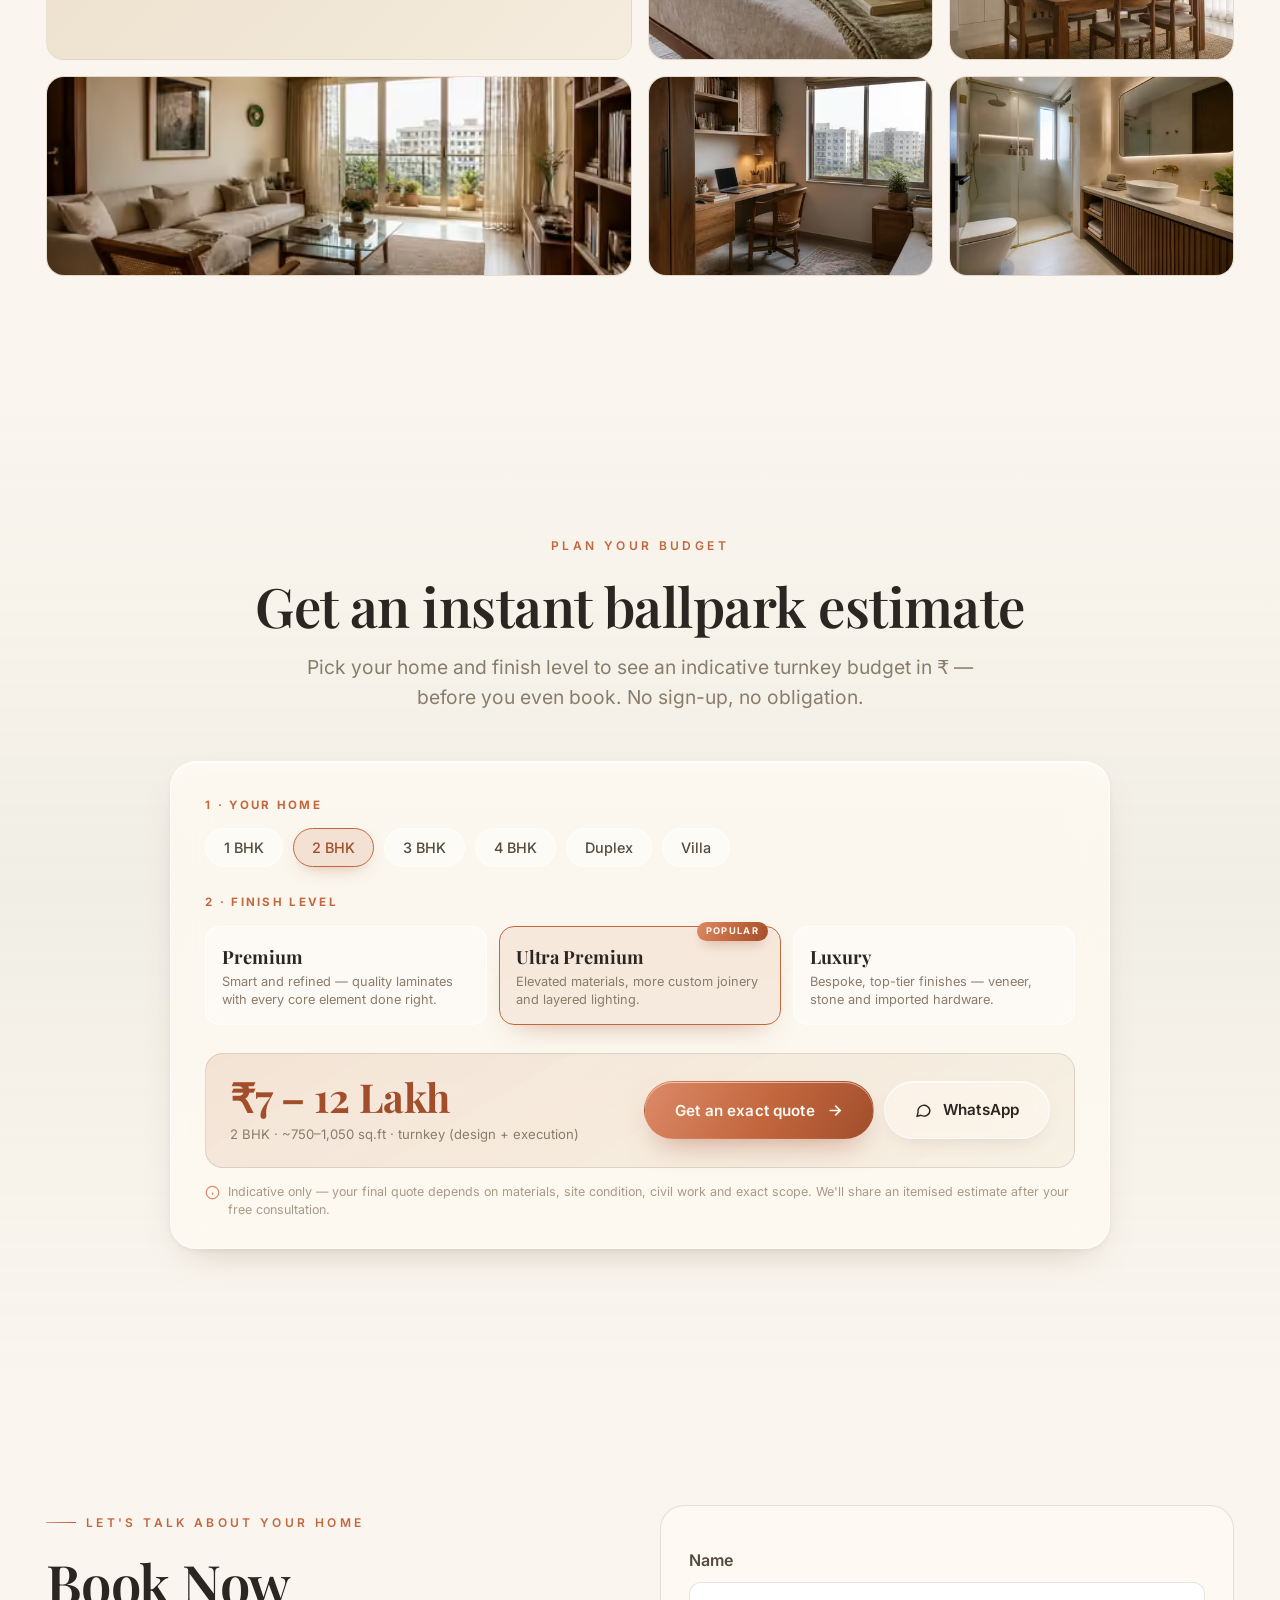
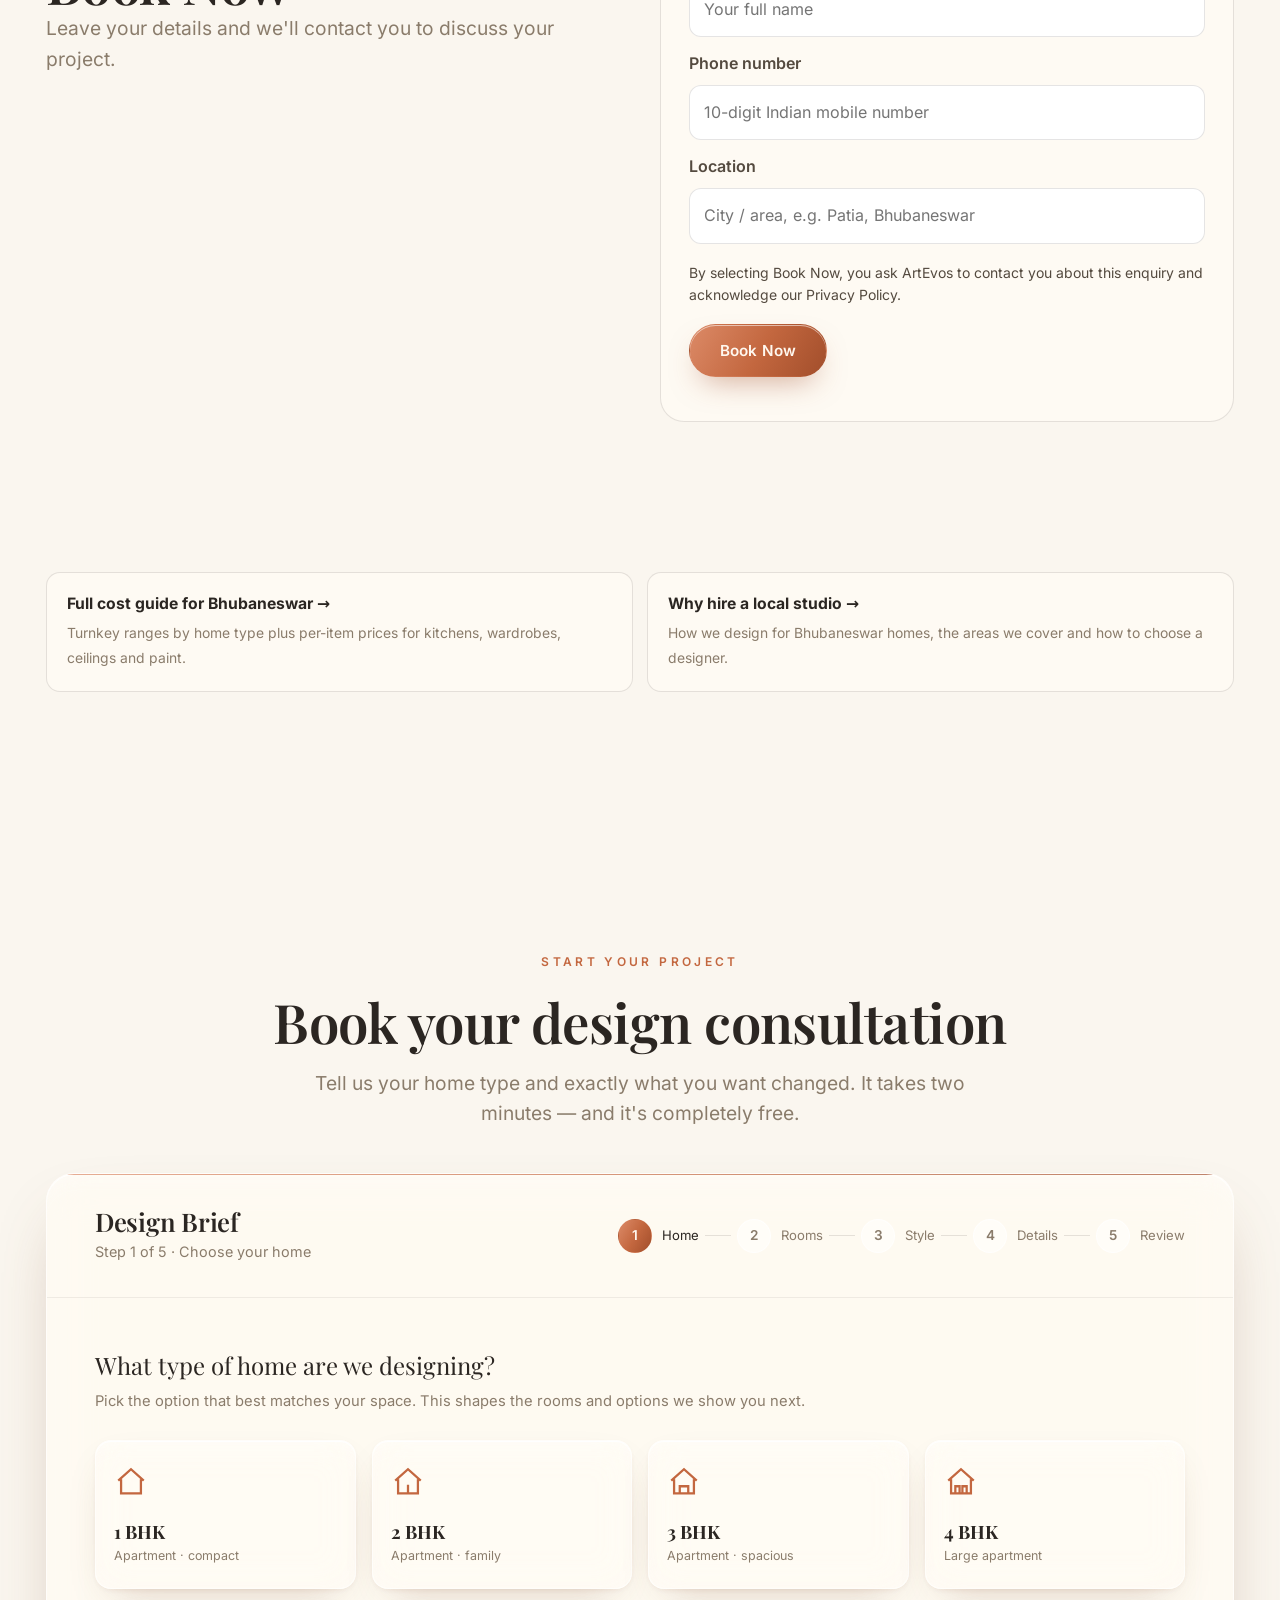
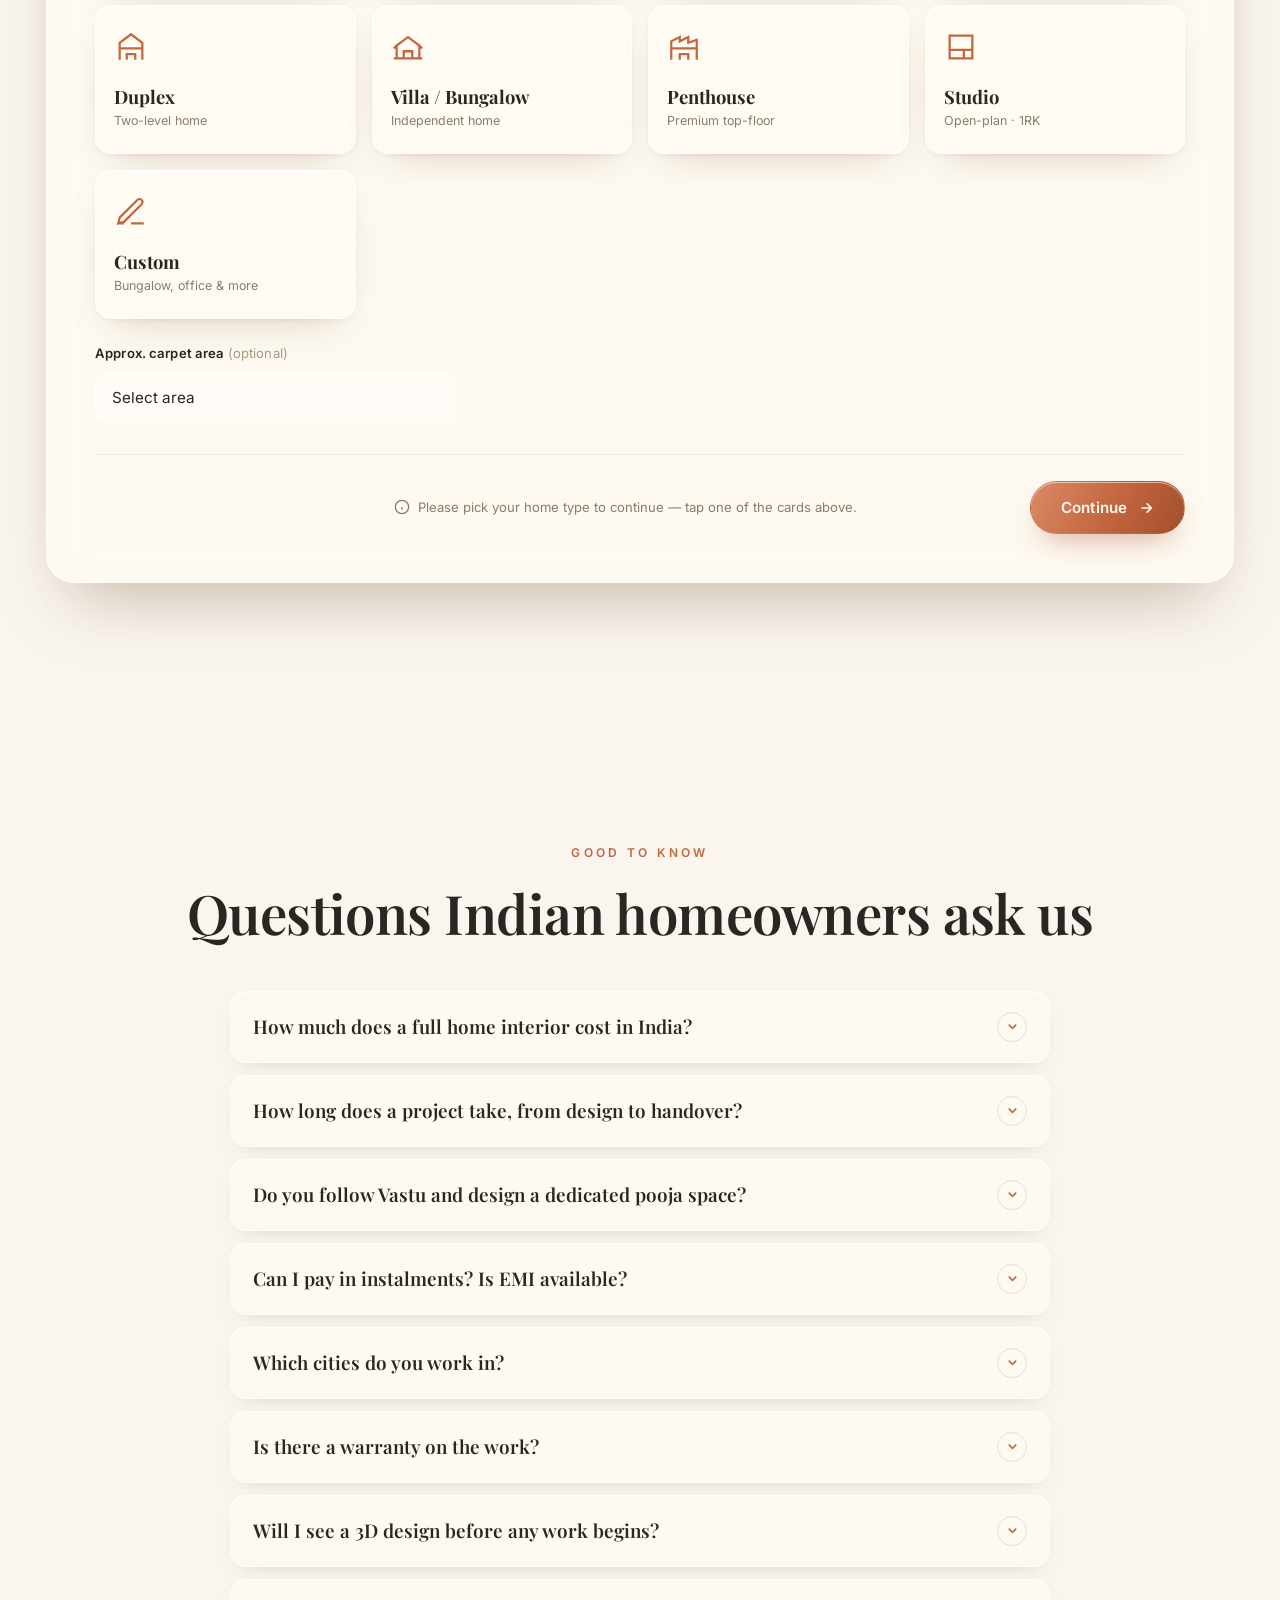
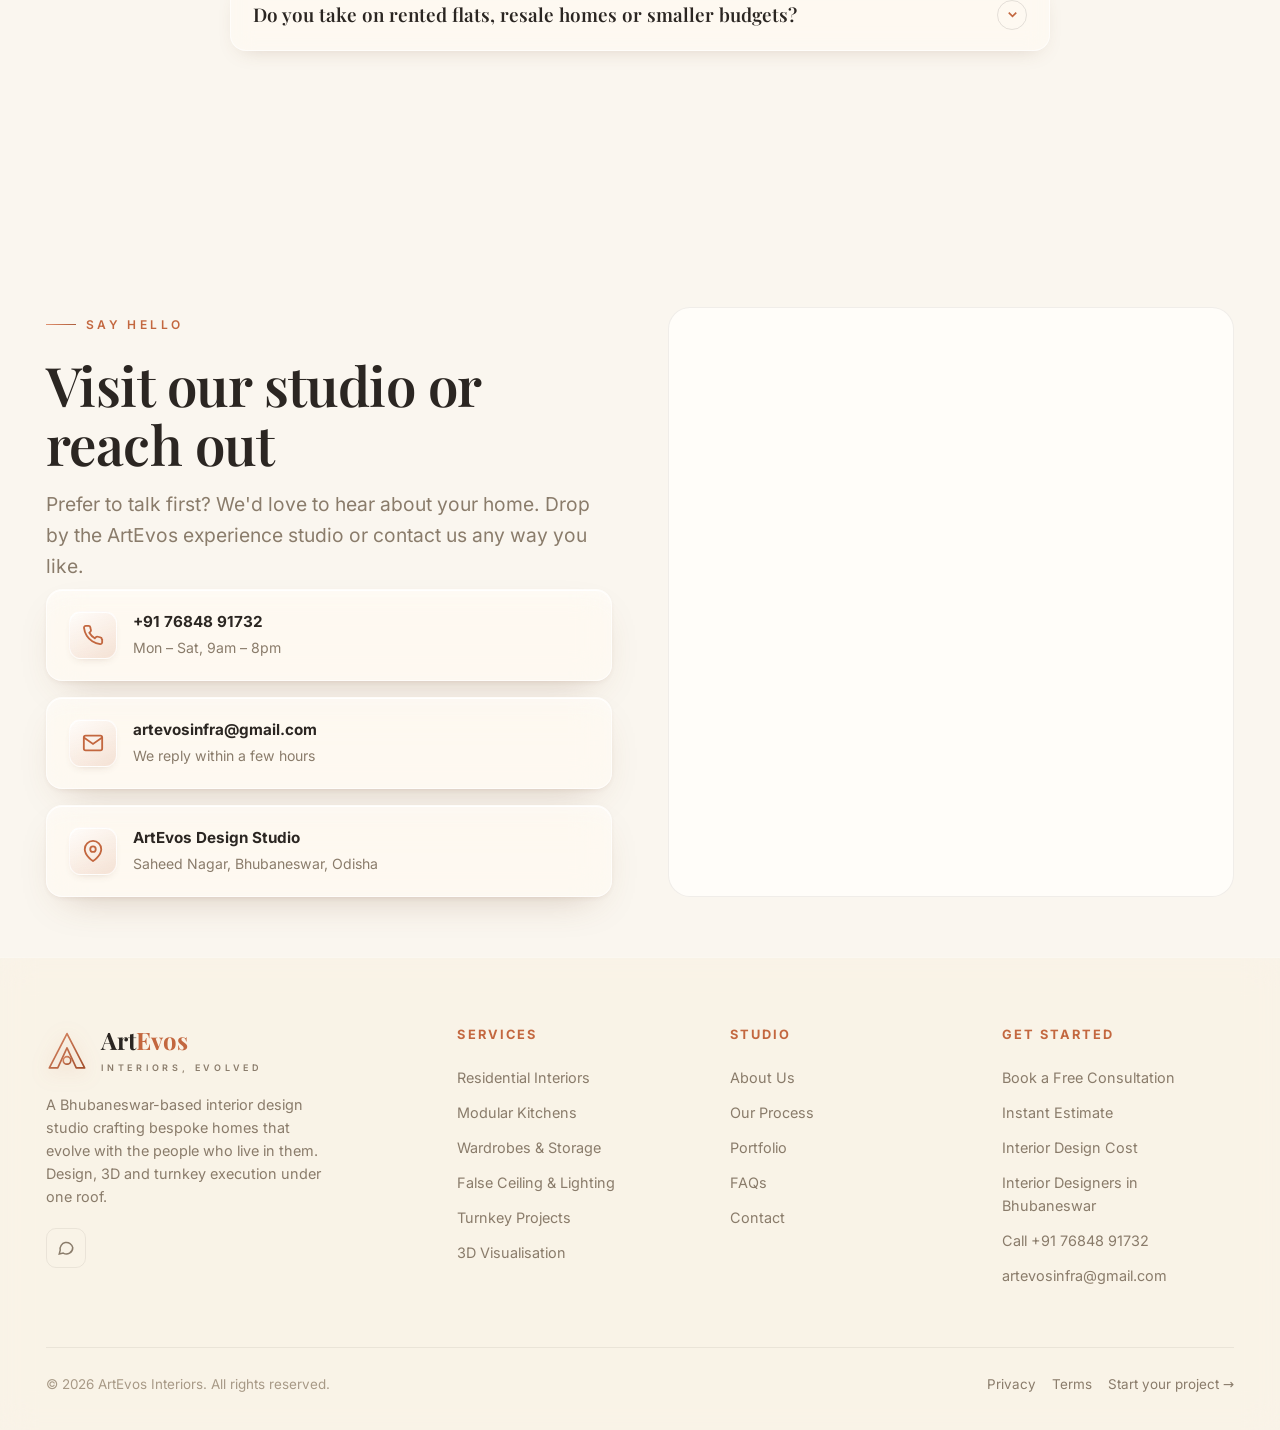
==== commit a4c9a7b1: "Use artevosinfra.in as the site domain (canonical, sitemap, schema) Co-Authored-By: Claude Opus 5.5 " ====
--- a/index.html
+++ b/index.html
@@ -3,11 +3,11 @@
 <head>
 <meta charset="UTF-8">
 <meta name="viewport" content="width=device-width, initial-scale=1, viewport-fit=cover">
-<meta http-equiv="Content-Security-Policy" content="default-src 'self'; base-uri 'none'; object-src 'none'; img-src 'self' data:; font-src 'self'; style-src 'self' 'unsafe-inline'; script-src 'self' 'sha256-NQE7prLWF+OYW52rmrgGP8bANU9AHDLnQim/wEiDpy0='; connect-src 'self' https:; frame-src https://www.openstreetmap.org; form-action 'self' https://wa.me; upgrade-insecure-requests;">
+<meta http-equiv="Content-Security-Policy" content="default-src 'self'; base-uri 'none'; object-src 'none'; img-src 'self' data:; font-src 'self'; style-src 'self' 'unsafe-inline'; script-src 'self' 'sha256-2sabWby4oOKEP7/HyYrIjqqcmtf7AuL47A6TjcftVDY='; connect-src 'self' https:; frame-src https://www.openstreetmap.org; form-action 'self' https://wa.me; upgrade-insecure-requests;">
 <meta name="referrer" content="strict-origin-when-cross-origin">
 <title>Interior Designers in Bhubaneswar | ArtEvos Interiors</title>
 <meta name="description" content="Interior designers in Bhubaneswar for full-home interiors, modular kitchens and turnkey projects. Free consultation, photoreal 3D, written project terms.">
-<link rel="canonical" href="https://artevos.in/">
+<link rel="canonical" href="https://artevosinfra.in/">
 <meta name="robots" content="index,follow,max-image-preview:large,max-snippet:-1,max-video-preview:-1">
 <meta name="theme-color" content="#faf6ef">
 <meta name="author" content="ArtEvos Interiors">
@@ -18,17 +18,17 @@
 <meta property="og:type" content="website">
 <meta property="og:site_name" content="ArtEvos Interiors">
 <meta property="og:locale" content="en_IN">
-<meta property="og:url" content="https://artevos.in/">
+<meta property="og:url" content="https://artevosinfra.in/">
 <meta property="og:title" content="ArtEvos — interiors that evolve with your life">
 <meta property="og:description" content="Interior designers in Bhubaneswar for full-home interiors, modular kitchens and turnkey projects. Free consultation, photoreal 3D, written project terms.">
-<meta property="og:image" content="https://artevos.in/assets/img/og-artevos.jpg">
+<meta property="og:image" content="https://artevosinfra.in/assets/img/og-artevos.jpg">
 <meta property="og:image:width" content="1200">
 <meta property="og:image:height" content="630">
 <meta property="og:image:alt" content="ArtEvos Interiors — interior design in Bhubaneswar">
 <meta name="twitter:card" content="summary_large_image">
 <meta name="twitter:title" content="ArtEvos — interiors that evolve with your life">
 <meta name="twitter:description" content="Interior designers in Bhubaneswar for full-home interiors, modular kitchens and turnkey projects. Free consultation, photoreal 3D, written project terms.">
-<meta name="twitter:image" content="https://artevos.in/assets/img/og-artevos.jpg">
+<meta name="twitter:image" content="https://artevosinfra.in/assets/img/og-artevos.jpg">
 <link rel="icon" href="/favicon.ico" sizes="32x32">
 <link rel="icon" href="/favicon.svg" type="image/svg+xml">
 <link rel="apple-touch-icon" href="/apple-touch-icon.png">
@@ -41,7 +41,7 @@
 <link rel="preload" href="/assets/fonts/playfair-var.woff2" as="font" type="font/woff2" crossorigin>
 <link rel="preload" as="image" fetchpriority="high" href="/assets/img/living-room-modern-indian-apartment-1200.webp" imagesrcset="/assets/img/living-room-modern-indian-apartment-480.avif 480w, /assets/img/living-room-modern-indian-apartment-768.avif 768w, /assets/img/living-room-modern-indian-apartment-1200.avif 1200w, /assets/img/living-room-modern-indian-apartment-1536.avif 1536w" imagesizes="(max-width:900px) 86vw, 520px" type="image/avif">
 <link rel="stylesheet" href="/assets/css/site.css">
-<script type="application/ld+json">{"@context":"https://schema.org","@graph":[{"@type":["InteriorDesigner","LocalBusiness","HomeAndConstructionBusiness"],"@id":"https://artevos.in/#studio","name":"ArtEvos Interiors","alternateName":"ArtEvos","url":"https://artevos.in/","description":"Interior design studio in Bhubaneswar offering full-home residential design, modular kitchens, wardrobes, false ceiling and lighting, photoreal 3D visualisation and turnkey execution.","image":"https://artevos.in/assets/img/og-artevos.jpg","logo":"https://artevos.in/assets/img/icon-512.png","telephone":"+917684891732","email":"artevosinfra@gmail.com","priceRange":"₹₹","currenciesAccepted":"INR","address":{"@type":"PostalAddress","addressLocality":"Bhubaneswar","addressRegion":"Odisha","postalCode":"751007","addressCountry":"IN"},"geo":{"@type":"GeoCoordinates","latitude":"20.2961","longitude":"85.8245"},"openingHoursSpecification":[{"@type":"OpeningHoursSpecification","dayOfWeek":["Monday","Tuesday","Wednesday","Thursday","Friday","Saturday"],"opens":"09:00","closes":"20:00"}],"areaServed":[{"@type":"City","name":"Bhubaneswar"},{"@type":"City","name":"Cuttack"},{"@type":"City","name":"Puri"},{"@type":"State","name":"Odisha"}],"knowsLanguage":["en","hi","or"],"hasOfferCatalog":{"@type":"OfferCatalog","name":"Interior design services","itemListElement":[{"@type":"Offer","itemOffered":{"@type":"Service","name":"Residential Interiors","url":"https://artevos.in/services/residential-interior-design/"}},{"@type":"Offer","itemOffered":{"@type":"Service","name":"Modular Kitchens","url":"https://artevos.in/services/modular-kitchen-design/"}},{"@type":"Offer","itemOffered":{"@type":"Service","name":"Wardrobes & Storage","url":"https://artevos.in/services/wardrobe-and-storage-design/"}},{"@type":"Offer","itemOffered":{"@type":"Service","name":"False Ceiling & Lighting","url":"https://artevos.in/services/false-ceiling-and-lighting/"}},{"@type":"Offer","itemOffered":{"@type":"Service","name":"Turnkey Projects","url":"https://artevos.in/services/turnkey-interior-projects/"}},{"@type":"Offer","itemOffered":{"@type":"Service","name":"3D Visualisation","url":"https://artevos.in/services/3d-interior-visualisation/"}}]}},{"@type":"WebSite","@id":"https://artevos.in/#website","url":"https://artevos.in/","name":"ArtEvos Interiors","inLanguage":"en-IN","publisher":{"@id":"https://artevos.in/#studio"}},{"@type":"ItemList","name":"Interior design services","itemListElement":[{"@type":"ListItem","position":1,"name":"Residential Interiors","url":"https://artevos.in/services/residential-interior-design/"},{"@type":"ListItem","position":2,"name":"Modular Kitchens","url":"https://artevos.in/services/modular-kitchen-design/"},{"@type":"ListItem","position":3,"name":"Wardrobes & Storage","url":"https://artevos.in/services/wardrobe-and-storage-design/"},{"@type":"ListItem","position":4,"name":"False Ceiling & Lighting","url":"https://artevos.in/services/false-ceiling-and-lighting/"},{"@type":"ListItem","position":5,"name":"Turnkey Projects","url":"https://artevos.in/services/turnkey-interior-projects/"},{"@type":"ListItem","position":6,"name":"3D Visualisation","url":"https://artevos.in/services/3d-interior-visualisation/"}]},{"@type":"FAQPage","mainEntity":[{"@type":"Question","name":"How much does a full home interior cost in India?","acceptedAnswer":{"@type":"Answer","text":"It depends on your home size and finish level, but as a rough guide a 2 BHK usually runs ₹4–12 Lakh and a 3 BHK ₹7–19 Lakh for a turnkey project. Use the instant estimator above for your ballpark, then book a free consultation for an exact, itemised quote."}},{"@type":"Question","name":"How long does a project take, from design to handover?","acceptedAnswer":{"@type":"Answer","text":"Most full-home projects are handed over in 6–12 weeks once the 3D design is signed off, depending on scope. We commit to a fixed timeline in writing and share weekly progress updates so you always know what's next."}},{"@type":"Question","name":"Do you follow Vastu and design a dedicated pooja space?","acceptedAnswer":{"@type":"Answer","text":"Yes. We're happy to plan layouts around your Vastu preferences and design a pooja room, mandir niche or corner that suits your home and daily rituals — just mention it in the brief and we'll build it in."}},{"@type":"Question","name":"Can I pay in instalments? Is EMI available?","acceptedAnswer":{"@type":"Answer","text":"Payments are milestone-based, so you pay in stages as work progresses — never everything upfront. We can also connect you with no-cost and low-interest EMI options through our finance partners."}},{"@type":"Question","name":"Which cities do you work in?","acceptedAnswer":{"@type":"Answer","text":"We're headquartered in Bhubaneswar and take on projects in Bhubaneswar and nearby areas. If you're outside our core cities, share your location in the brief and we'll confirm whether we can take it on."}},{"@type":"Question","name":"Is there a warranty on the work?","acceptedAnswer":{"@type":"Answer","text":"Warranty coverage depends on your materials and scope. Ask for the applicable workmanship and manufacturer terms in your written quotation."}},{"@type":"Question","name":"Will I see a 3D design before any work begins?","acceptedAnswer":{"@type":"Answer","text":"Absolutely. You'll walk through photoreal 3D views of your home, adjust finishes, colours and layouts with your designer, and only approve once it feels right — so there are no surprises on site."}},{"@type":"Question","name":"Do you take on rented flats, resale homes or smaller budgets?","acceptedAnswer":{"@type":"Answer","text":"Yes. We design for rented and resale homes with reversible, modular solutions, and we're glad to work to a tighter budget or phase the project room-by-room so you can spread the cost over time."}}]}]}</script>
+<script type="application/ld+json">{"@context":"https://schema.org","@graph":[{"@type":["InteriorDesigner","LocalBusiness","HomeAndConstructionBusiness"],"@id":"https://artevosinfra.in/#studio","name":"ArtEvos Interiors","alternateName":"ArtEvos","url":"https://artevosinfra.in/","description":"Interior design studio in Bhubaneswar offering full-home residential design, modular kitchens, wardrobes, false ceiling and lighting, photoreal 3D visualisation and turnkey execution.","image":"https://artevosinfra.in/assets/img/og-artevos.jpg","logo":"https://artevosinfra.in/assets/img/icon-512.png","telephone":"+917684891732","email":"artevosinfra@gmail.com","priceRange":"₹₹","currenciesAccepted":"INR","address":{"@type":"PostalAddress","addressLocality":"Bhubaneswar","addressRegion":"Odisha","postalCode":"751007","addressCountry":"IN"},"geo":{"@type":"GeoCoordinates","latitude":"20.2961","longitude":"85.8245"},"openingHoursSpecification":[{"@type":"OpeningHoursSpecification","dayOfWeek":["Monday","Tuesday","Wednesday","Thursday","Friday","Saturday"],"opens":"09:00","closes":"20:00"}],"areaServed":[{"@type":"City","name":"Bhubaneswar"},{"@type":"City","name":"Cuttack"},{"@type":"City","name":"Puri"},{"@type":"State","name":"Odisha"}],"knowsLanguage":["en","hi","or"],"hasOfferCatalog":{"@type":"OfferCatalog","name":"Interior design services","itemListElement":[{"@type":"Offer","itemOffered":{"@type":"Service","name":"Residential Interiors","url":"https://artevosinfra.in/services/residential-interior-design/"}},{"@type":"Offer","itemOffered":{"@type":"Service","name":"Modular Kitchens","url":"https://artevosinfra.in/services/modular-kitchen-design/"}},{"@type":"Offer","itemOffered":{"@type":"Service","name":"Wardrobes & Storage","url":"https://artevosinfra.in/services/wardrobe-and-storage-design/"}},{"@type":"Offer","itemOffered":{"@type":"Service","name":"False Ceiling & Lighting","url":"https://artevosinfra.in/services/false-ceiling-and-lighting/"}},{"@type":"Offer","itemOffered":{"@type":"Service","name":"Turnkey Projects","url":"https://artevosinfra.in/services/turnkey-interior-projects/"}},{"@type":"Offer","itemOffered":{"@type":"Service","name":"3D Visualisation","url":"https://artevosinfra.in/services/3d-interior-visualisation/"}}]}},{"@type":"WebSite","@id":"https://artevosinfra.in/#website","url":"https://artevosinfra.in/","name":"ArtEvos Interiors","inLanguage":"en-IN","publisher":{"@id":"https://artevosinfra.in/#studio"}},{"@type":"ItemList","name":"Interior design services","itemListElement":[{"@type":"ListItem","position":1,"name":"Residential Interiors","url":"https://artevosinfra.in/services/residential-interior-design/"},{"@type":"ListItem","position":2,"name":"Modular Kitchens","url":"https://artevosinfra.in/services/modular-kitchen-design/"},{"@type":"ListItem","position":3,"name":"Wardrobes & Storage","url":"https://artevosinfra.in/services/wardrobe-and-storage-design/"},{"@type":"ListItem","position":4,"name":"False Ceiling & Lighting","url":"https://artevosinfra.in/services/false-ceiling-and-lighting/"},{"@type":"ListItem","position":5,"name":"Turnkey Projects","url":"https://artevosinfra.in/services/turnkey-interior-projects/"},{"@type":"ListItem","position":6,"name":"3D Visualisation","url":"https://artevosinfra.in/services/3d-interior-visualisation/"}]},{"@type":"FAQPage","mainEntity":[{"@type":"Question","name":"How much does a full home interior cost in India?","acceptedAnswer":{"@type":"Answer","text":"It depends on your home size and finish level, but as a rough guide a 2 BHK usually runs ₹4–12 Lakh and a 3 BHK ₹7–19 Lakh for a turnkey project. Use the instant estimator above for your ballpark, then book a free consultation for an exact, itemised quote."}},{"@type":"Question","name":"How long does a project take, from design to handover?","acceptedAnswer":{"@type":"Answer","text":"Most full-home projects are handed over in 6–12 weeks once the 3D design is signed off, depending on scope. We commit to a fixed timeline in writing and share weekly progress updates so you always know what's next."}},{"@type":"Question","name":"Do you follow Vastu and design a dedicated pooja space?","acceptedAnswer":{"@type":"Answer","text":"Yes. We're happy to plan layouts around your Vastu preferences and design a pooja room, mandir niche or corner that suits your home and daily rituals — just mention it in the brief and we'll build it in."}},{"@type":"Question","name":"Can I pay in instalments? Is EMI available?","acceptedAnswer":{"@type":"Answer","text":"Payments are milestone-based, so you pay in stages as work progresses — never everything upfront. We can also connect you with no-cost and low-interest EMI options through our finance partners."}},{"@type":"Question","name":"Which cities do you work in?","acceptedAnswer":{"@type":"Answer","text":"We're headquartered in Bhubaneswar and take on projects in Bhubaneswar and nearby areas. If you're outside our core cities, share your location in the brief and we'll confirm whether we can take it on."}},{"@type":"Question","name":"Is there a warranty on the work?","acceptedAnswer":{"@type":"Answer","text":"Warranty coverage depends on your materials and scope. Ask for the applicable workmanship and manufacturer terms in your written quotation."}},{"@type":"Question","name":"Will I see a 3D design before any work begins?","acceptedAnswer":{"@type":"Answer","text":"Absolutely. You'll walk through photoreal 3D views of your home, adjust finishes, colours and layouts with your designer, and only approve once it feels right — so there are no surprises on site."}},{"@type":"Question","name":"Do you take on rented flats, resale homes or smaller budgets?","acceptedAnswer":{"@type":"Answer","text":"Yes. We design for rented and resale homes with reversible, modular solutions, and we're glad to work to a tighter budget or phase the project room-by-room so you can spread the cost over time."}}]}]}</script>
 </head>
 <body>
 <a class="skip-link" href="#main">Skip to content</a>
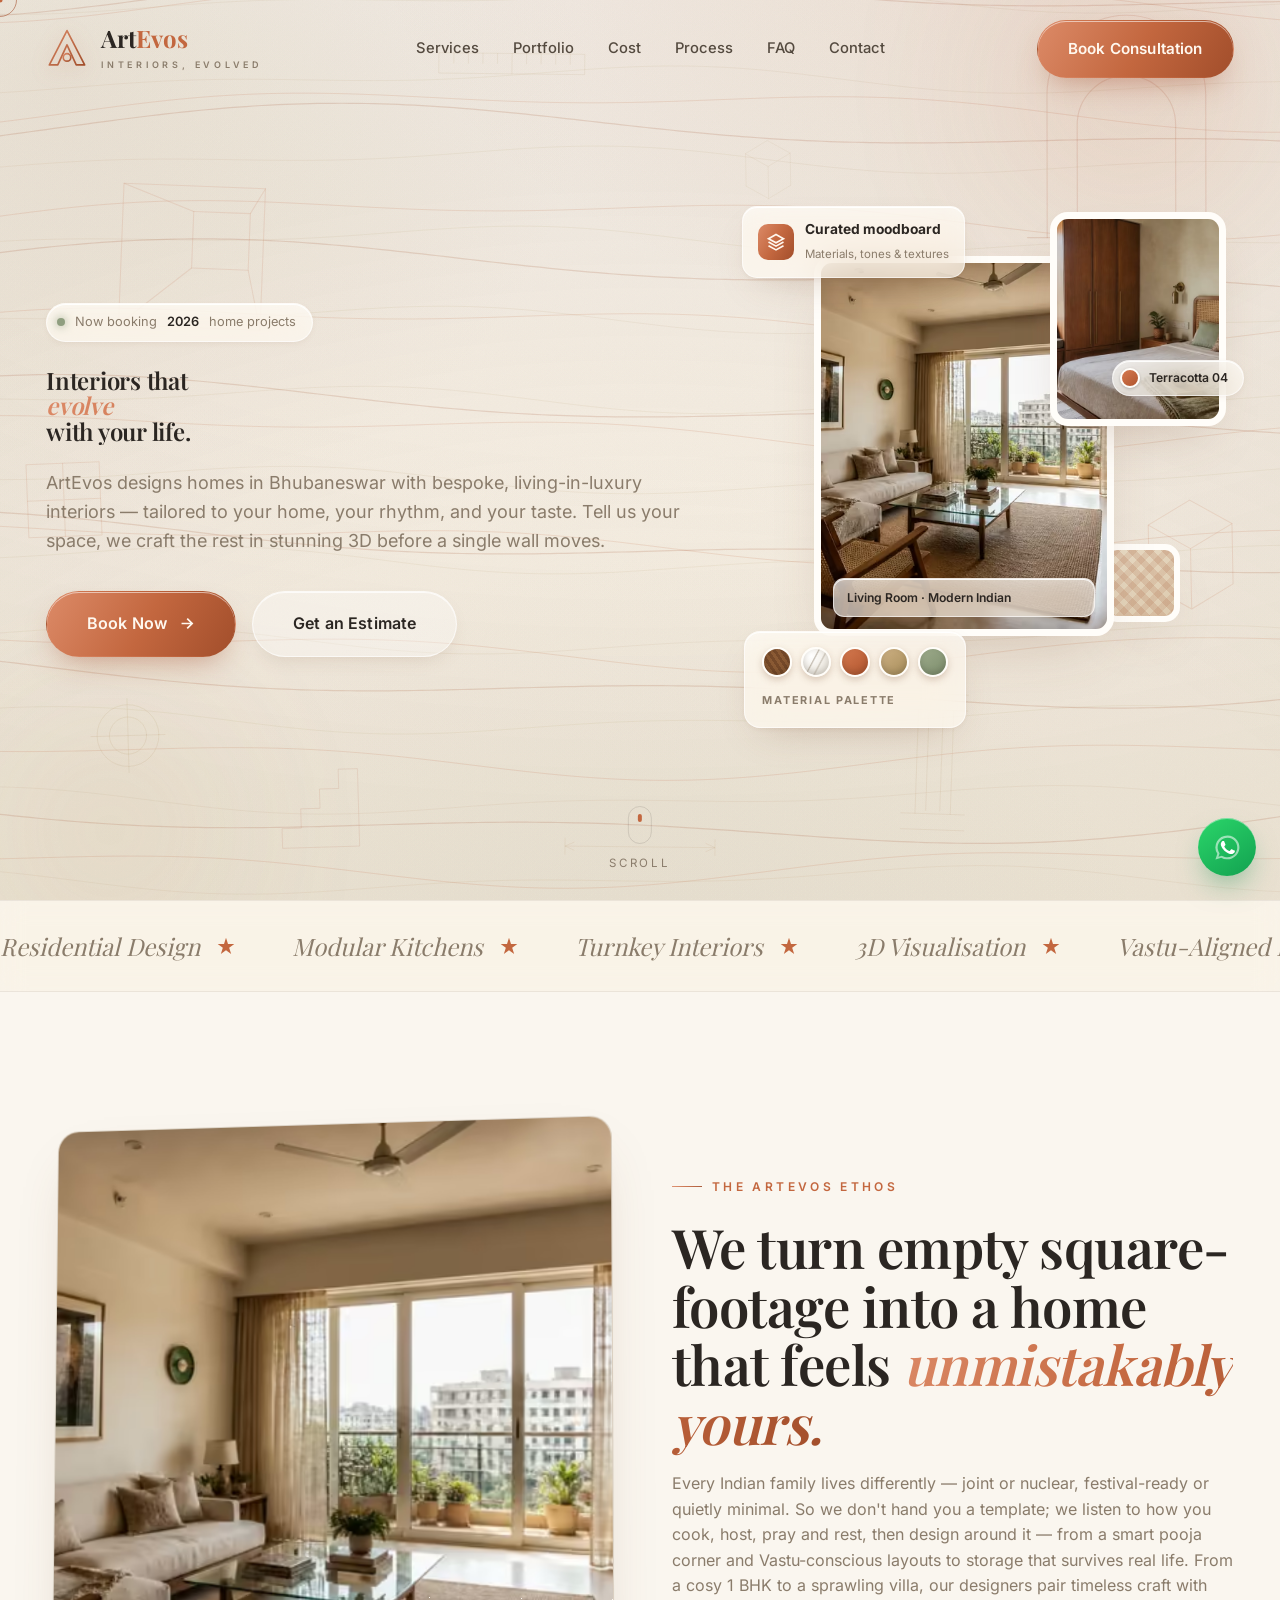
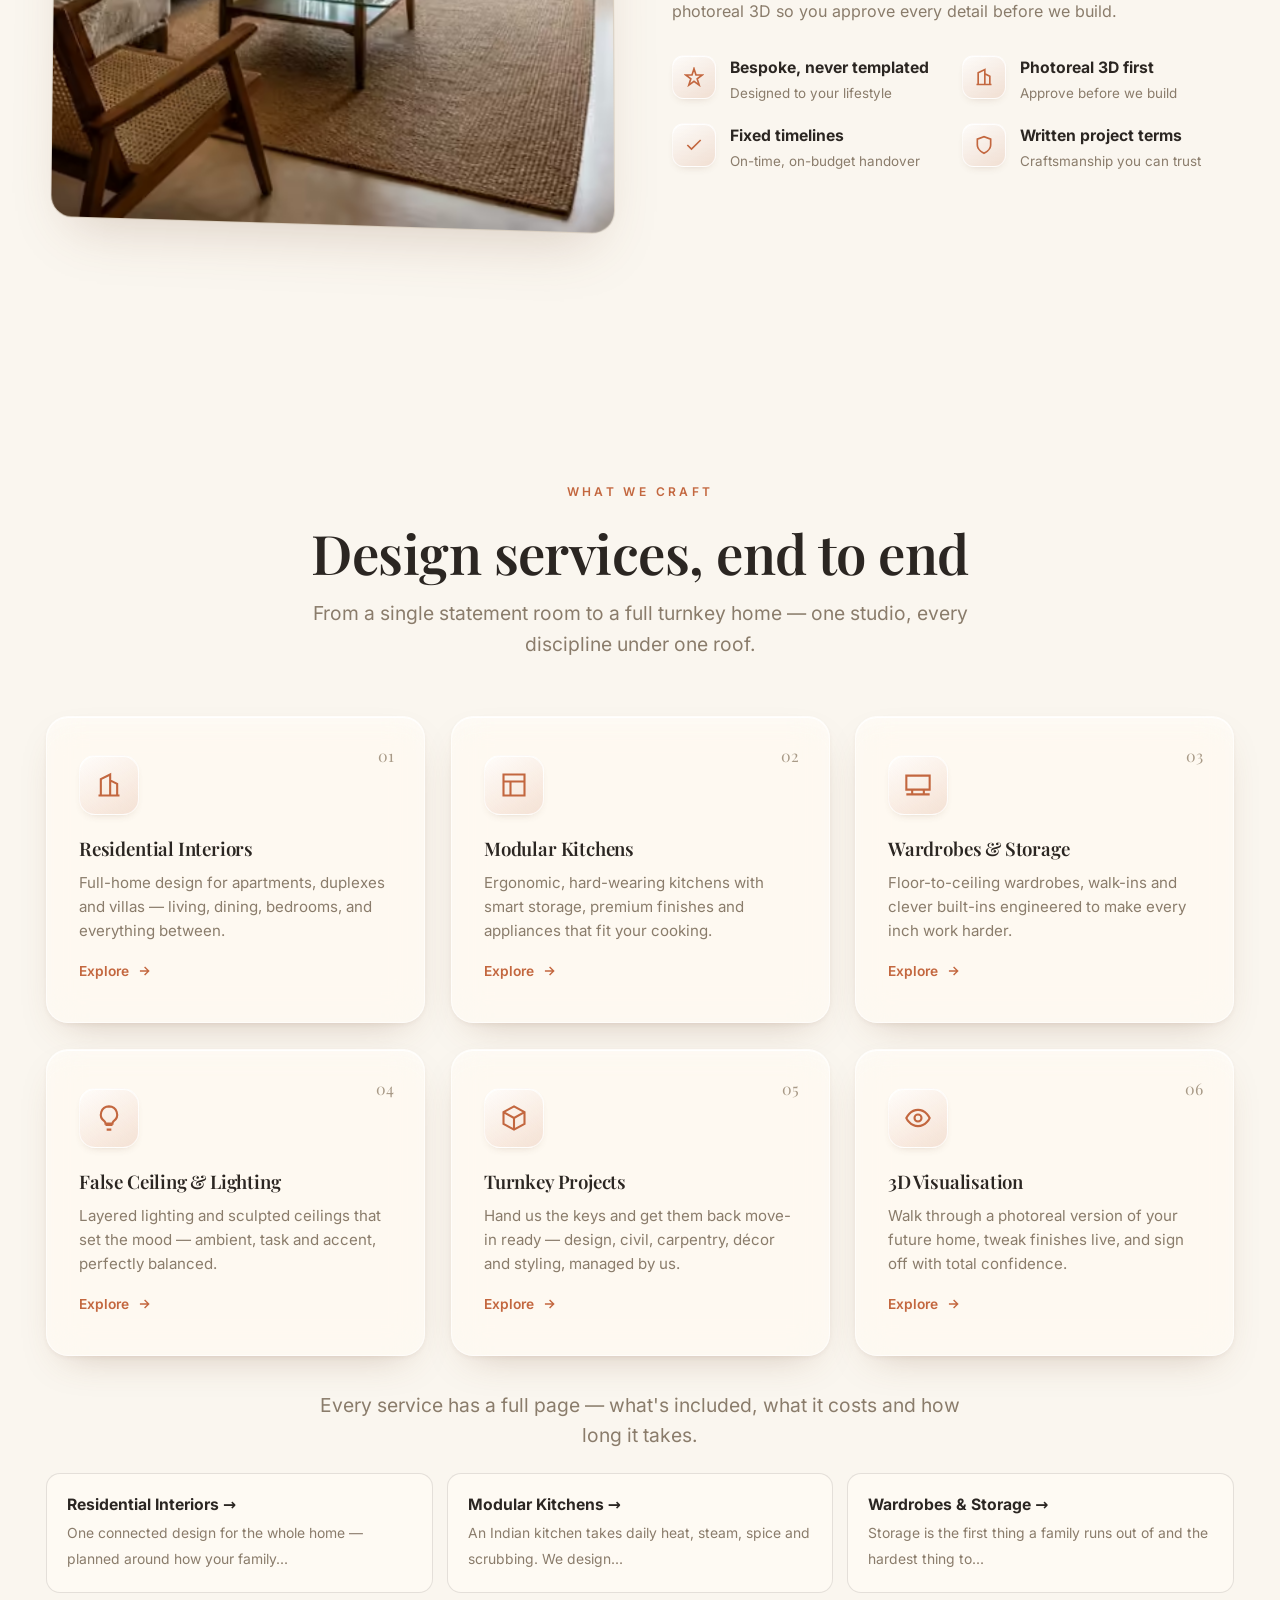
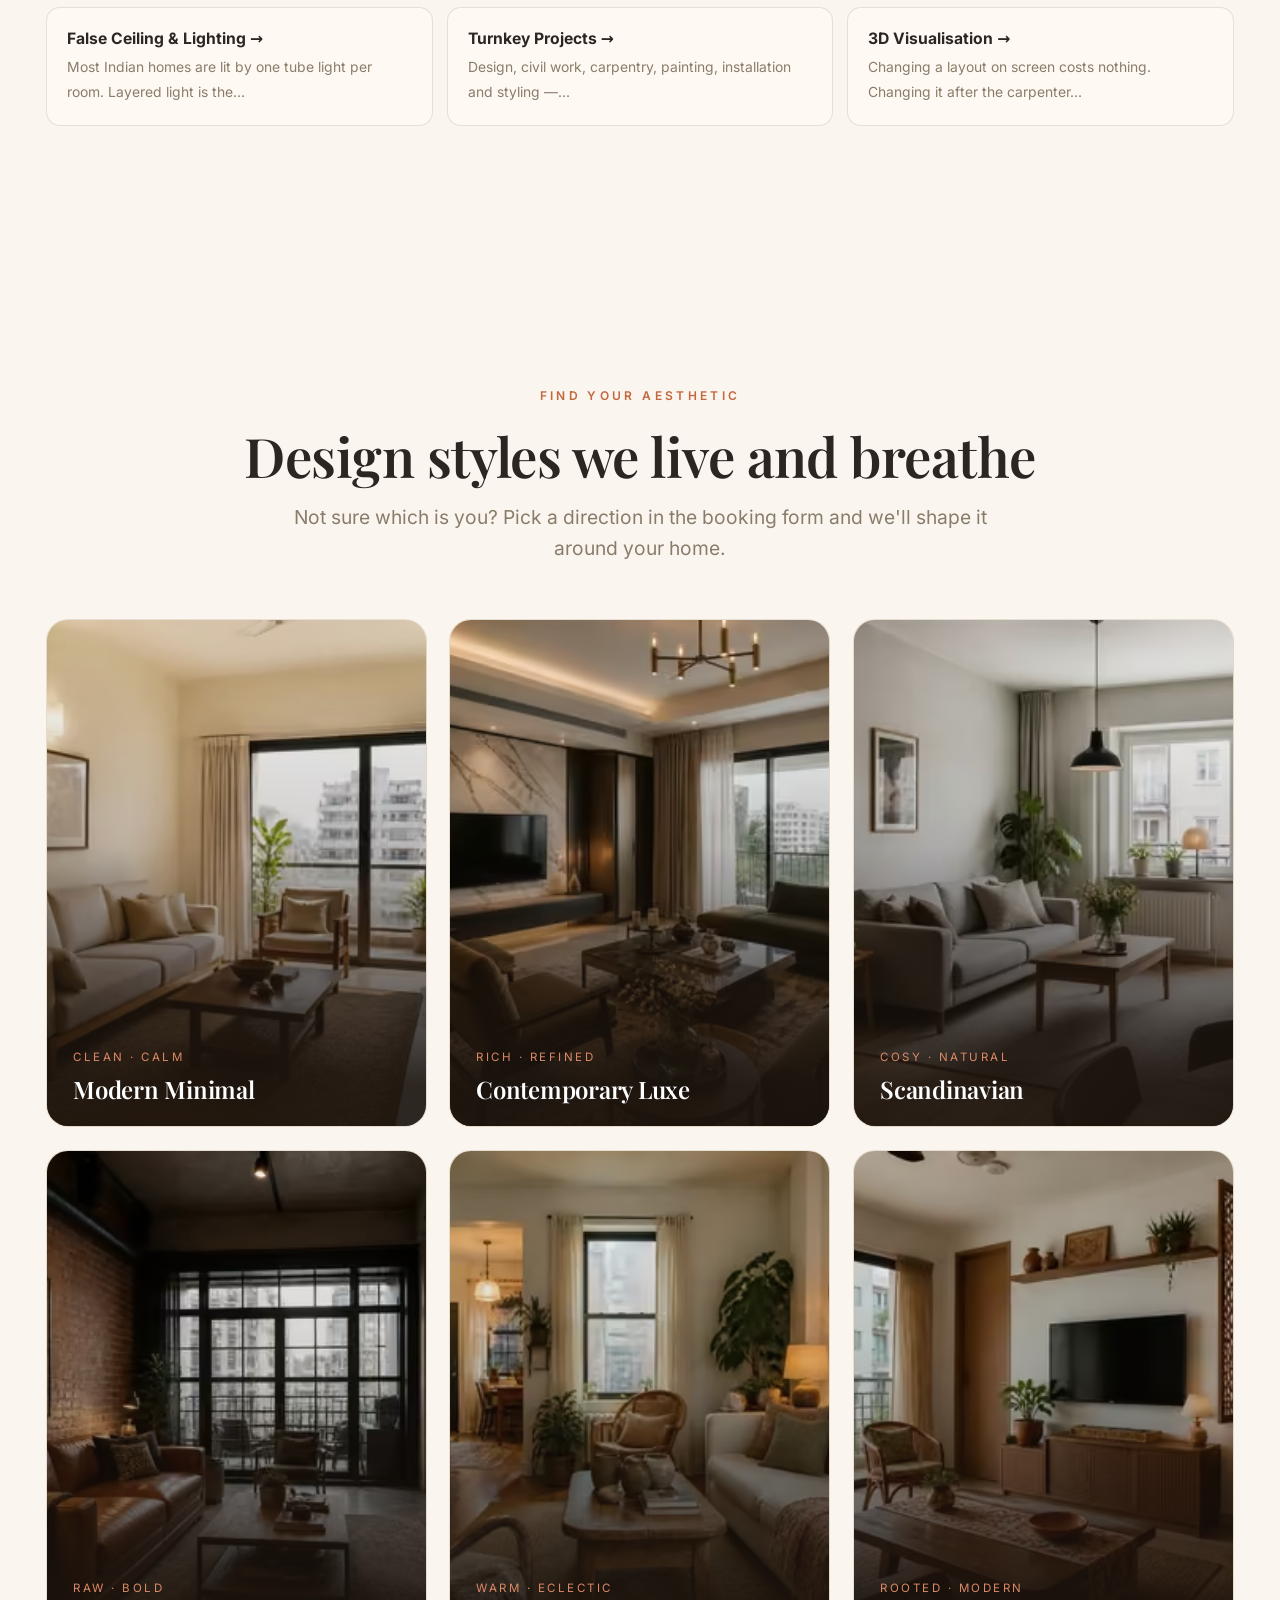
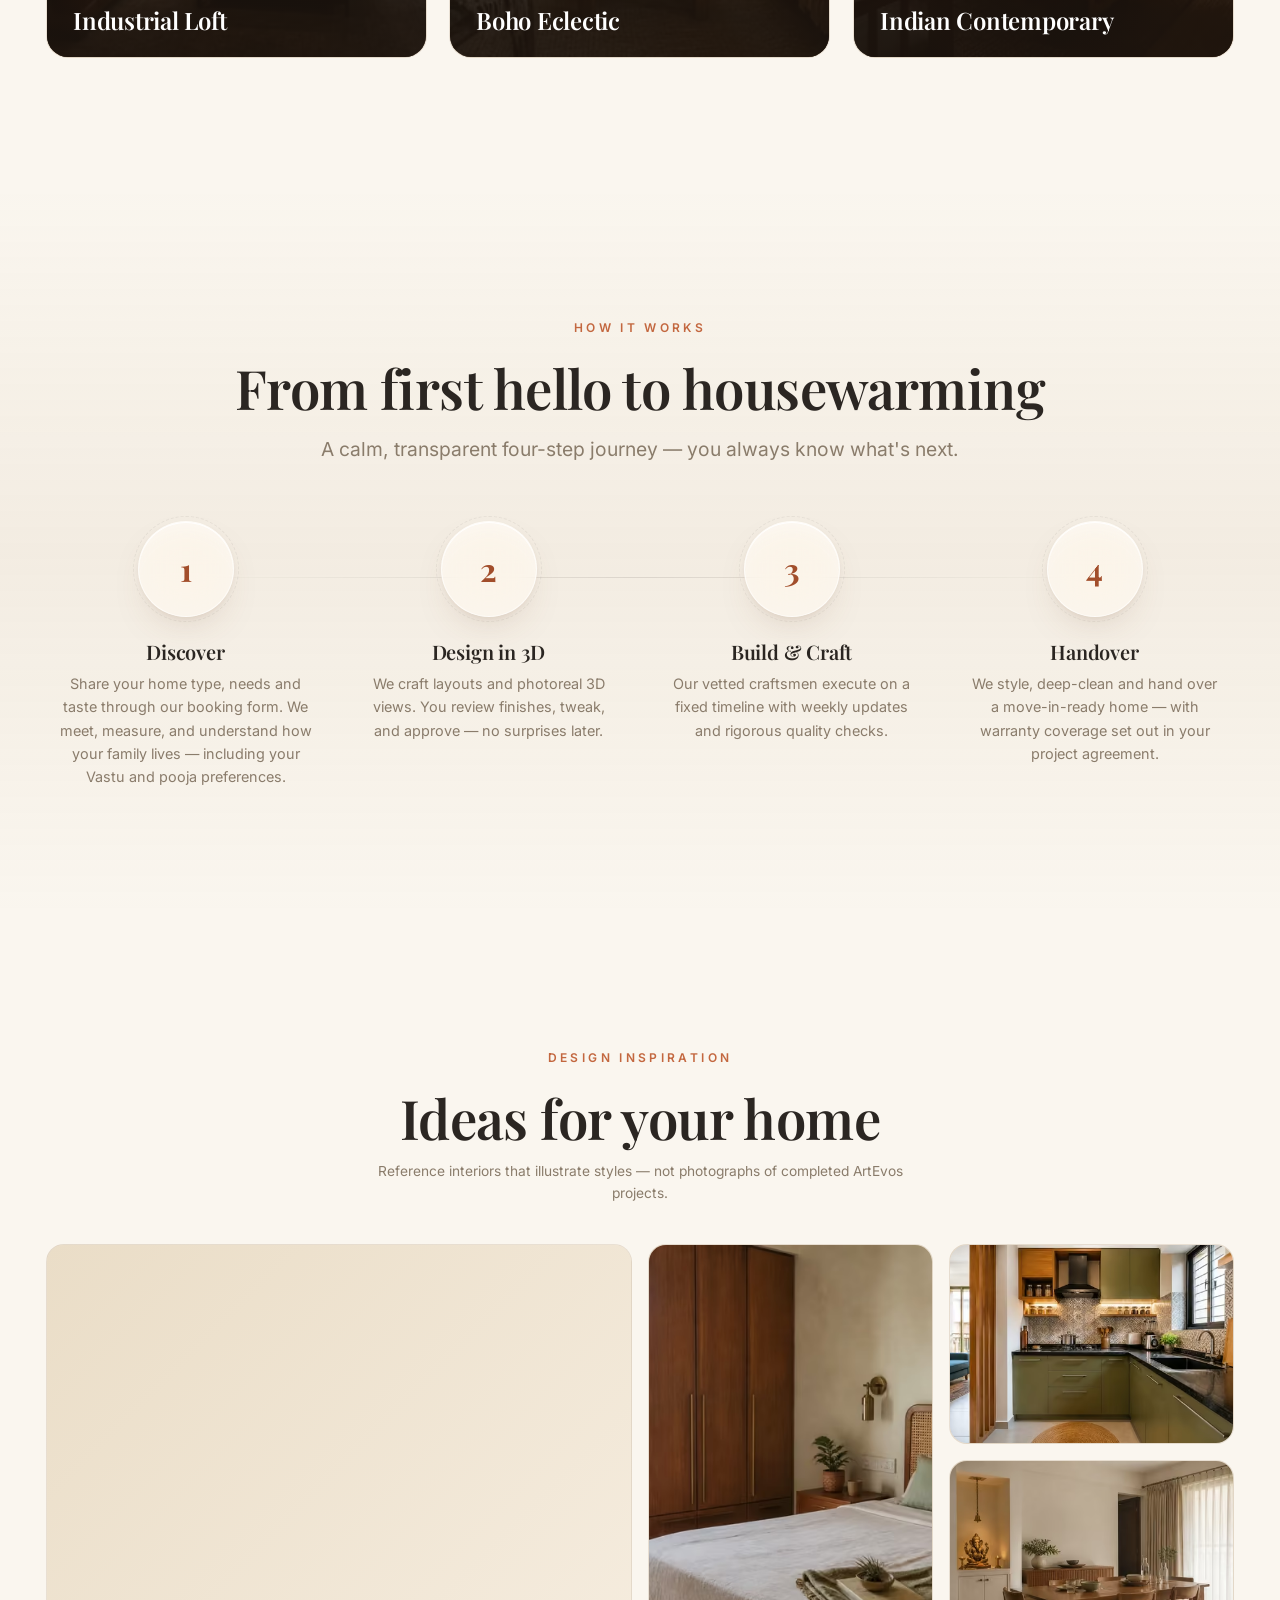
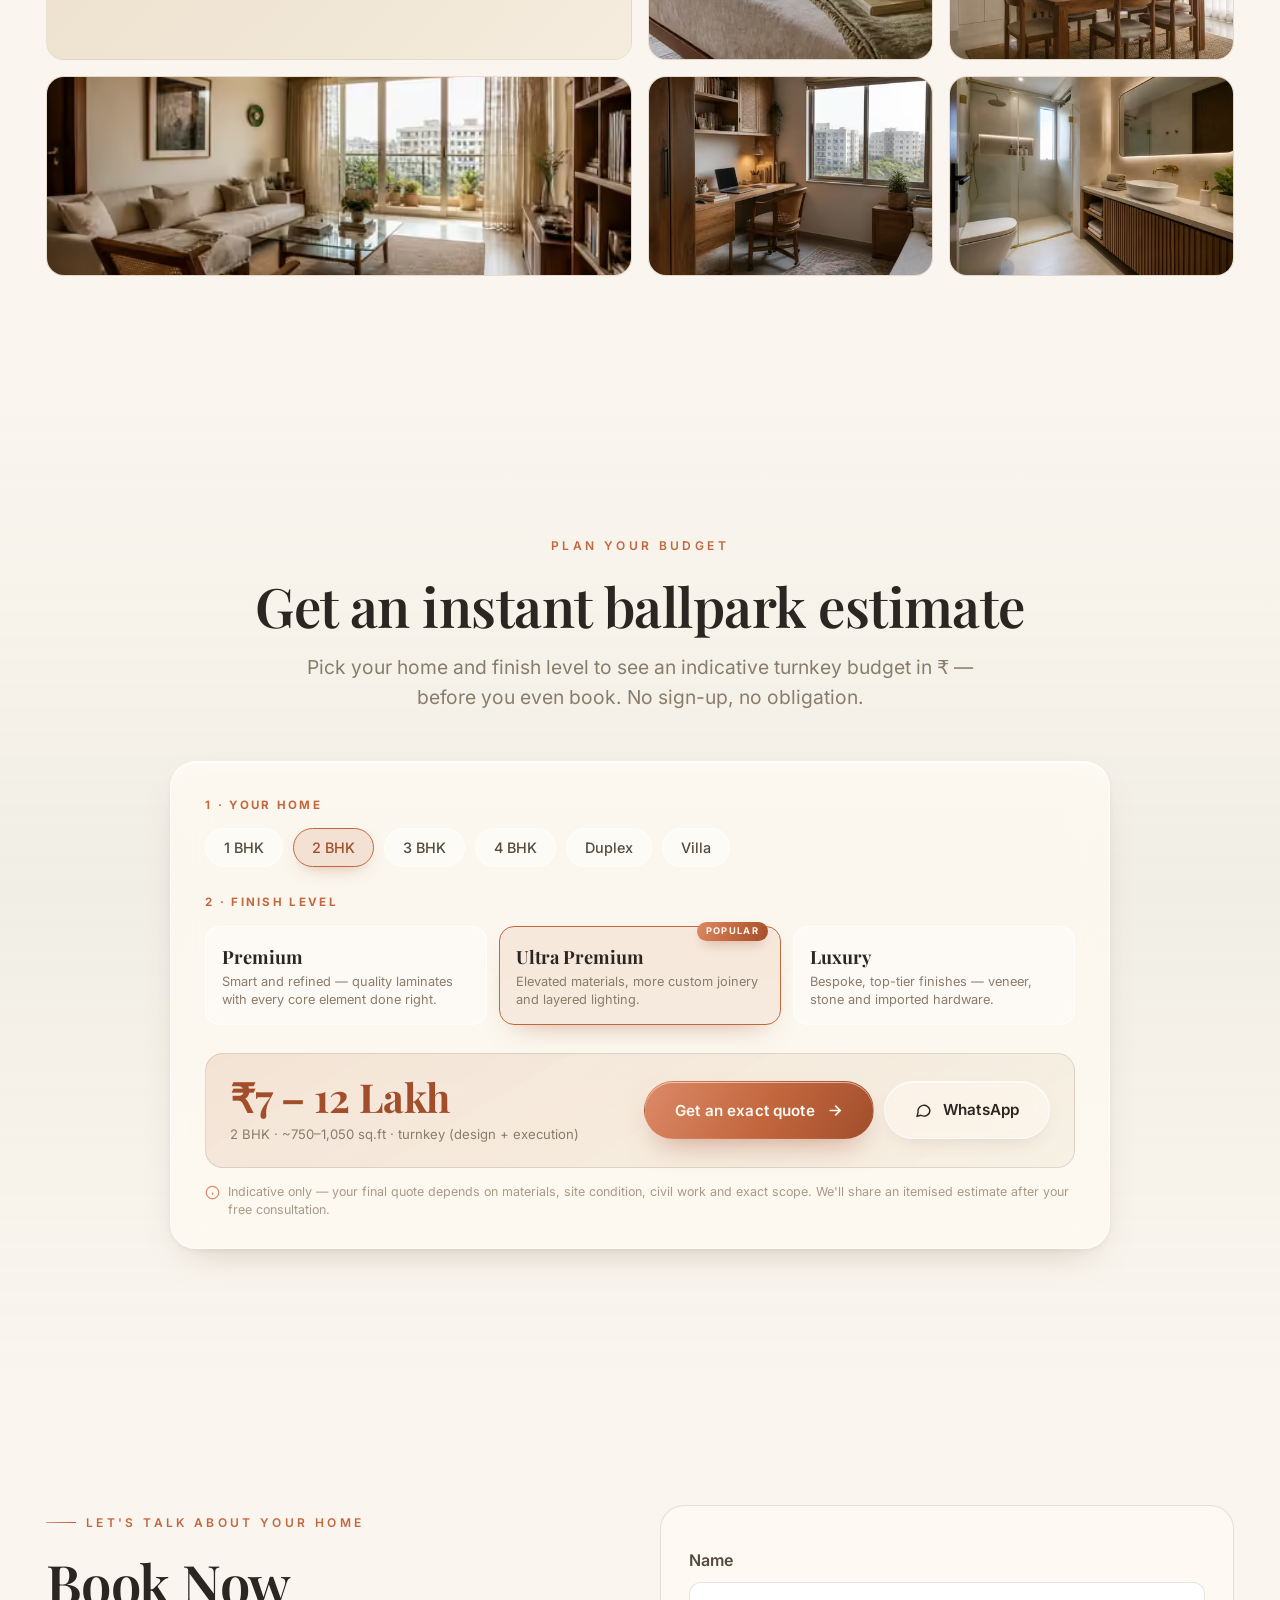
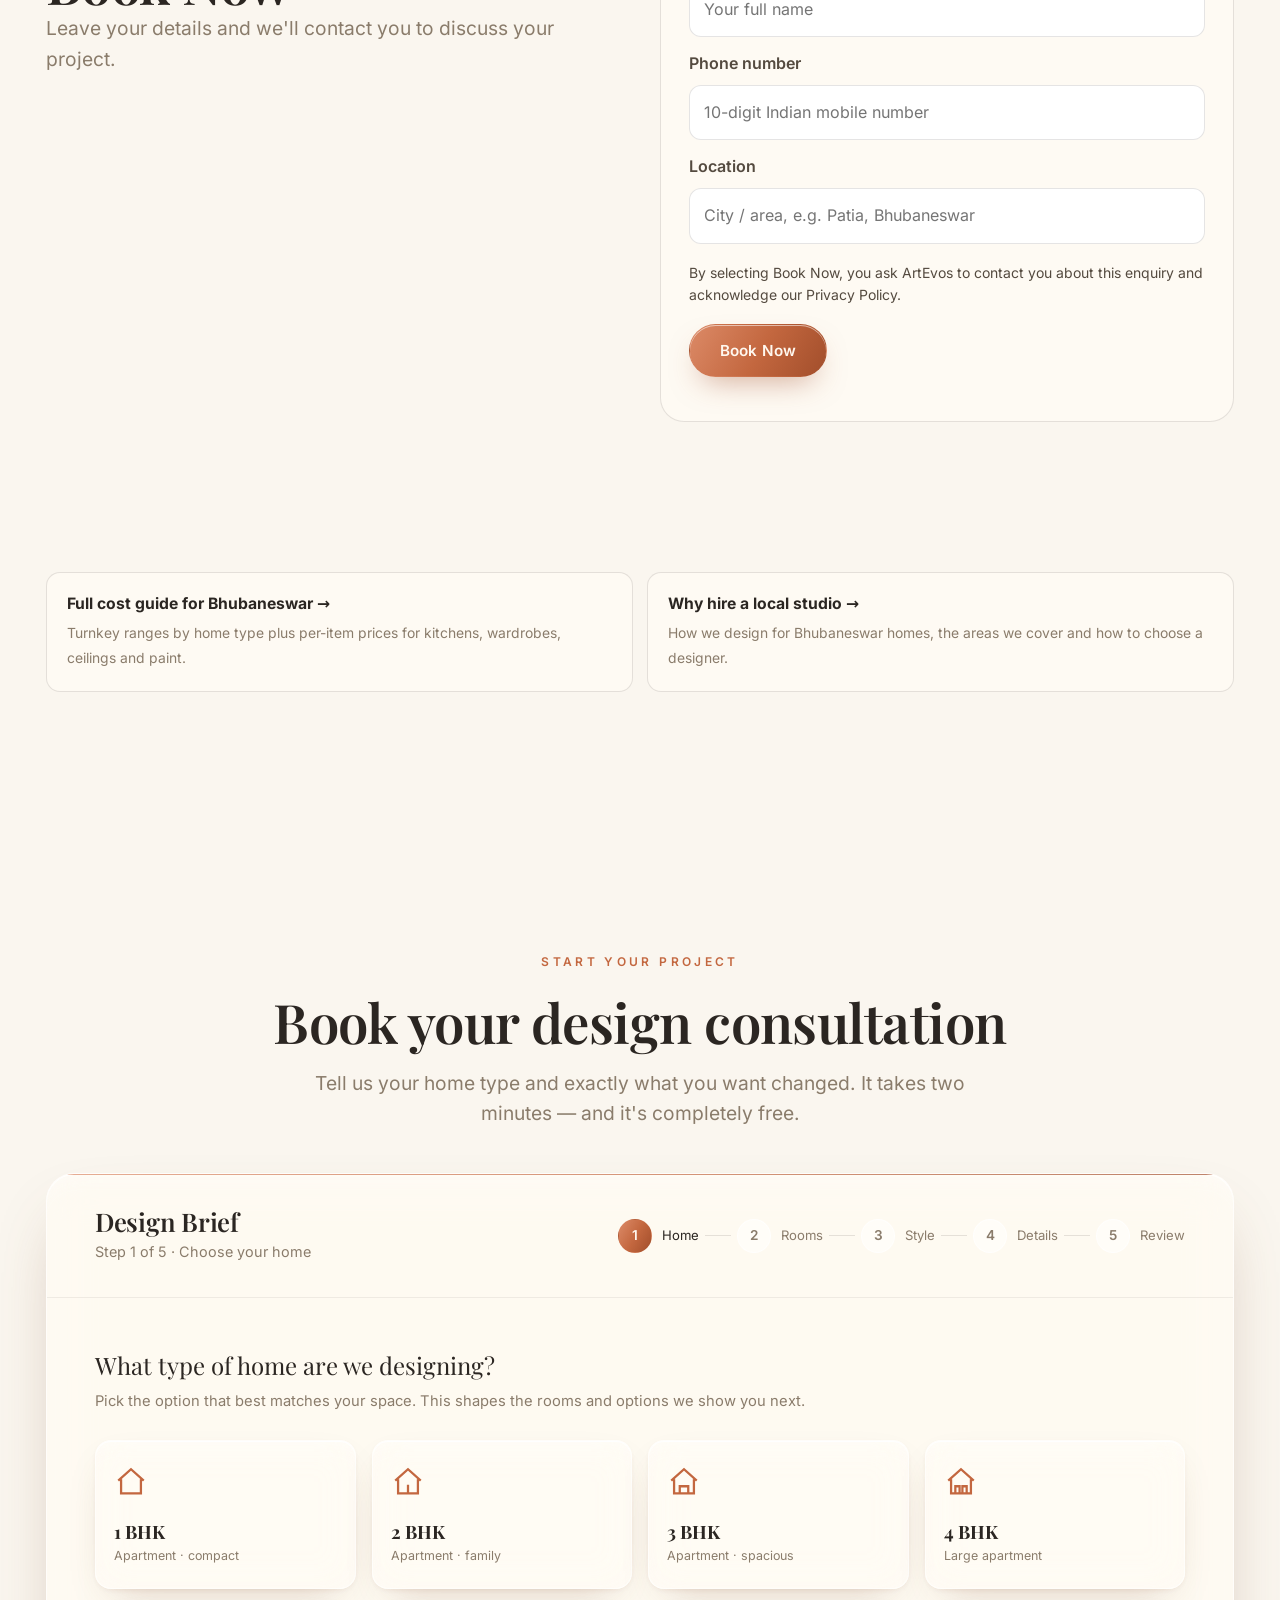
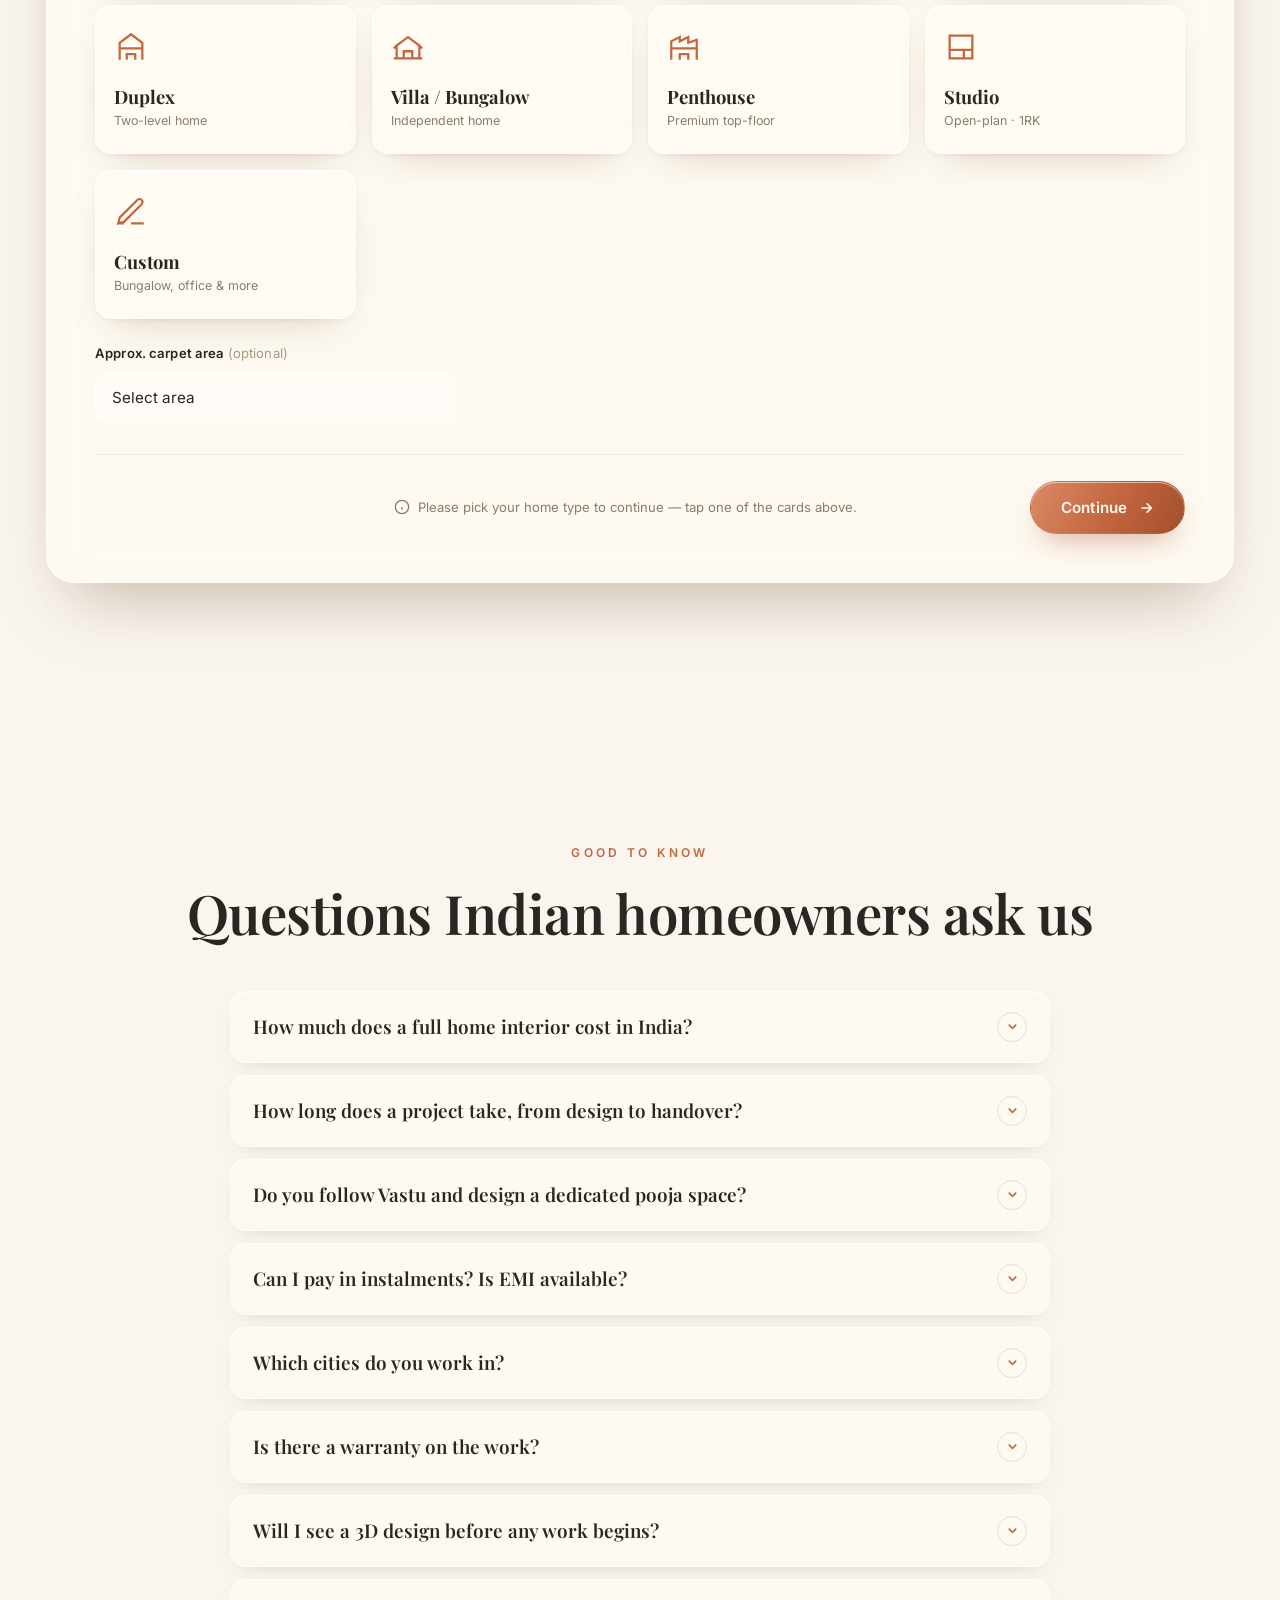
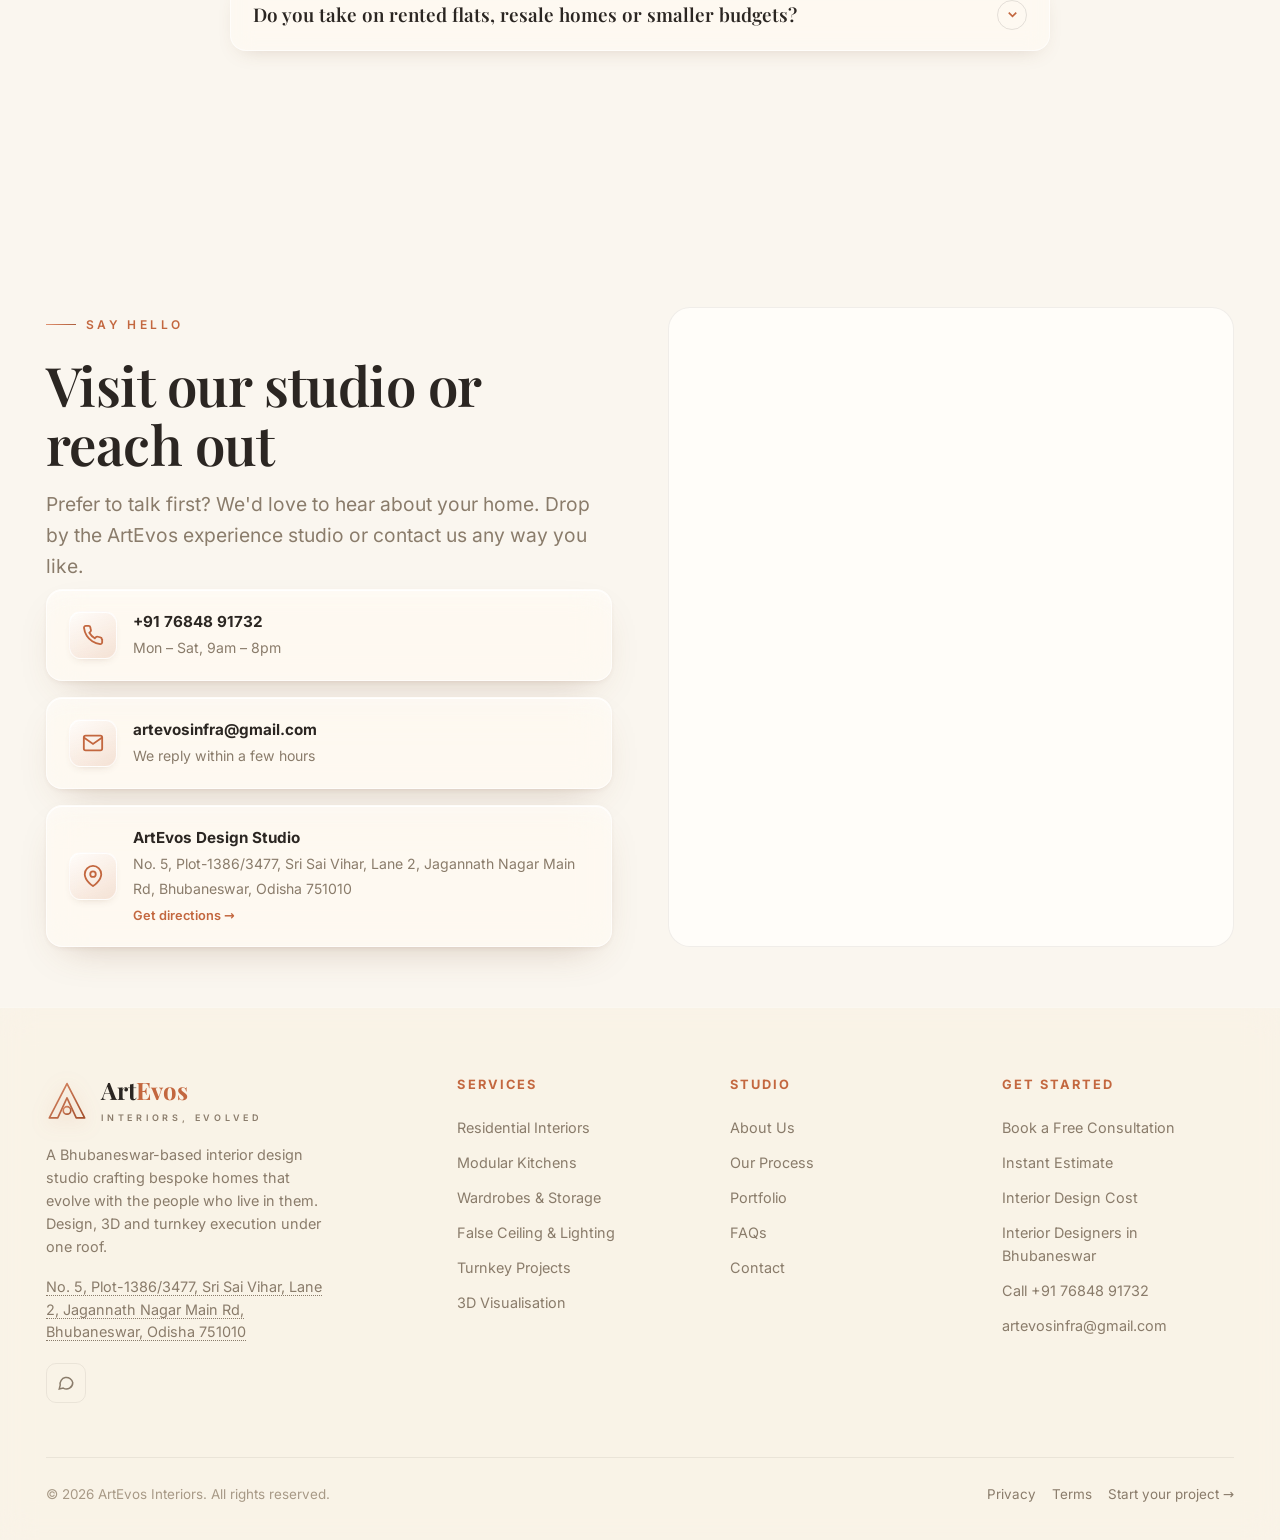
==== commit db02da77: "Add studio address (Jagannath Nagar, Bhubaneswar) to contact, home, footer and schema Co-Authored-By" ====
--- a/index.html
+++ b/index.html
@@ -3,7 +3,7 @@
 <head>
 <meta charset="UTF-8">
 <meta name="viewport" content="width=device-width, initial-scale=1, viewport-fit=cover">
-<meta http-equiv="Content-Security-Policy" content="default-src 'self'; base-uri 'none'; object-src 'none'; img-src 'self' data:; font-src 'self'; style-src 'self' 'unsafe-inline'; script-src 'self' 'sha256-2sabWby4oOKEP7/HyYrIjqqcmtf7AuL47A6TjcftVDY='; connect-src 'self' https:; frame-src https://www.openstreetmap.org; form-action 'self' https://wa.me; upgrade-insecure-requests;">
+<meta http-equiv="Content-Security-Policy" content="default-src 'self'; base-uri 'none'; object-src 'none'; img-src 'self' data:; font-src 'self'; style-src 'self' 'unsafe-inline'; script-src 'self' 'sha256-cXJaOtT/rsYfrOvqi95hh1CrILFrly4rOfB4t3UL6Ek='; connect-src 'self' https:; frame-src https://www.openstreetmap.org; form-action 'self' https://wa.me; upgrade-insecure-requests;">
 <meta name="referrer" content="strict-origin-when-cross-origin">
 <title>Interior Designers in Bhubaneswar | ArtEvos Interiors</title>
 <meta name="description" content="Interior designers in Bhubaneswar for full-home interiors, modular kitchens and turnkey projects. Free consultation, photoreal 3D, written project terms.">
@@ -13,8 +13,8 @@
 <meta name="author" content="ArtEvos Interiors">
 <meta name="geo.region" content="IN-OR">
 <meta name="geo.placename" content="Bhubaneswar">
-<meta name="geo.position" content="20.2961;85.8245">
-<meta name="ICBM" content="20.2961, 85.8245">
+<meta name="geo.position" content="20.2985;85.8575">
+<meta name="ICBM" content="20.2985, 85.8575">
 <meta property="og:type" content="website">
 <meta property="og:site_name" content="ArtEvos Interiors">
 <meta property="og:locale" content="en_IN">
@@ -41,7 +41,7 @@
 <link rel="preload" href="/assets/fonts/playfair-var.woff2" as="font" type="font/woff2" crossorigin>
 <link rel="preload" as="image" fetchpriority="high" href="/assets/img/living-room-modern-indian-apartment-1200.webp" imagesrcset="/assets/img/living-room-modern-indian-apartment-480.avif 480w, /assets/img/living-room-modern-indian-apartment-768.avif 768w, /assets/img/living-room-modern-indian-apartment-1200.avif 1200w, /assets/img/living-room-modern-indian-apartment-1536.avif 1536w" imagesizes="(max-width:900px) 86vw, 520px" type="image/avif">
 <link rel="stylesheet" href="/assets/css/site.css">
-<script type="application/ld+json">{"@context":"https://schema.org","@graph":[{"@type":["InteriorDesigner","LocalBusiness","HomeAndConstructionBusiness"],"@id":"https://artevosinfra.in/#studio","name":"ArtEvos Interiors","alternateName":"ArtEvos","url":"https://artevosinfra.in/","description":"Interior design studio in Bhubaneswar offering full-home residential design, modular kitchens, wardrobes, false ceiling and lighting, photoreal 3D visualisation and turnkey execution.","image":"https://artevosinfra.in/assets/img/og-artevos.jpg","logo":"https://artevosinfra.in/assets/img/icon-512.png","telephone":"+917684891732","email":"artevosinfra@gmail.com","priceRange":"₹₹","currenciesAccepted":"INR","address":{"@type":"PostalAddress","addressLocality":"Bhubaneswar","addressRegion":"Odisha","postalCode":"751007","addressCountry":"IN"},"geo":{"@type":"GeoCoordinates","latitude":"20.2961","longitude":"85.8245"},"openingHoursSpecification":[{"@type":"OpeningHoursSpecification","dayOfWeek":["Monday","Tuesday","Wednesday","Thursday","Friday","Saturday"],"opens":"09:00","closes":"20:00"}],"areaServed":[{"@type":"City","name":"Bhubaneswar"},{"@type":"City","name":"Cuttack"},{"@type":"City","name":"Puri"},{"@type":"State","name":"Odisha"}],"knowsLanguage":["en","hi","or"],"hasOfferCatalog":{"@type":"OfferCatalog","name":"Interior design services","itemListElement":[{"@type":"Offer","itemOffered":{"@type":"Service","name":"Residential Interiors","url":"https://artevosinfra.in/services/residential-interior-design/"}},{"@type":"Offer","itemOffered":{"@type":"Service","name":"Modular Kitchens","url":"https://artevosinfra.in/services/modular-kitchen-design/"}},{"@type":"Offer","itemOffered":{"@type":"Service","name":"Wardrobes & Storage","url":"https://artevosinfra.in/services/wardrobe-and-storage-design/"}},{"@type":"Offer","itemOffered":{"@type":"Service","name":"False Ceiling & Lighting","url":"https://artevosinfra.in/services/false-ceiling-and-lighting/"}},{"@type":"Offer","itemOffered":{"@type":"Service","name":"Turnkey Projects","url":"https://artevosinfra.in/services/turnkey-interior-projects/"}},{"@type":"Offer","itemOffered":{"@type":"Service","name":"3D Visualisation","url":"https://artevosinfra.in/services/3d-interior-visualisation/"}}]}},{"@type":"WebSite","@id":"https://artevosinfra.in/#website","url":"https://artevosinfra.in/","name":"ArtEvos Interiors","inLanguage":"en-IN","publisher":{"@id":"https://artevosinfra.in/#studio"}},{"@type":"ItemList","name":"Interior design services","itemListElement":[{"@type":"ListItem","position":1,"name":"Residential Interiors","url":"https://artevosinfra.in/services/residential-interior-design/"},{"@type":"ListItem","position":2,"name":"Modular Kitchens","url":"https://artevosinfra.in/services/modular-kitchen-design/"},{"@type":"ListItem","position":3,"name":"Wardrobes & Storage","url":"https://artevosinfra.in/services/wardrobe-and-storage-design/"},{"@type":"ListItem","position":4,"name":"False Ceiling & Lighting","url":"https://artevosinfra.in/services/false-ceiling-and-lighting/"},{"@type":"ListItem","position":5,"name":"Turnkey Projects","url":"https://artevosinfra.in/services/turnkey-interior-projects/"},{"@type":"ListItem","position":6,"name":"3D Visualisation","url":"https://artevosinfra.in/services/3d-interior-visualisation/"}]},{"@type":"FAQPage","mainEntity":[{"@type":"Question","name":"How much does a full home interior cost in India?","acceptedAnswer":{"@type":"Answer","text":"It depends on your home size and finish level, but as a rough guide a 2 BHK usually runs ₹4–12 Lakh and a 3 BHK ₹7–19 Lakh for a turnkey project. Use the instant estimator above for your ballpark, then book a free consultation for an exact, itemised quote."}},{"@type":"Question","name":"How long does a project take, from design to handover?","acceptedAnswer":{"@type":"Answer","text":"Most full-home projects are handed over in 6–12 weeks once the 3D design is signed off, depending on scope. We commit to a fixed timeline in writing and share weekly progress updates so you always know what's next."}},{"@type":"Question","name":"Do you follow Vastu and design a dedicated pooja space?","acceptedAnswer":{"@type":"Answer","text":"Yes. We're happy to plan layouts around your Vastu preferences and design a pooja room, mandir niche or corner that suits your home and daily rituals — just mention it in the brief and we'll build it in."}},{"@type":"Question","name":"Can I pay in instalments? Is EMI available?","acceptedAnswer":{"@type":"Answer","text":"Payments are milestone-based, so you pay in stages as work progresses — never everything upfront. We can also connect you with no-cost and low-interest EMI options through our finance partners."}},{"@type":"Question","name":"Which cities do you work in?","acceptedAnswer":{"@type":"Answer","text":"We're headquartered in Bhubaneswar and take on projects in Bhubaneswar and nearby areas. If you're outside our core cities, share your location in the brief and we'll confirm whether we can take it on."}},{"@type":"Question","name":"Is there a warranty on the work?","acceptedAnswer":{"@type":"Answer","text":"Warranty coverage depends on your materials and scope. Ask for the applicable workmanship and manufacturer terms in your written quotation."}},{"@type":"Question","name":"Will I see a 3D design before any work begins?","acceptedAnswer":{"@type":"Answer","text":"Absolutely. You'll walk through photoreal 3D views of your home, adjust finishes, colours and layouts with your designer, and only approve once it feels right — so there are no surprises on site."}},{"@type":"Question","name":"Do you take on rented flats, resale homes or smaller budgets?","acceptedAnswer":{"@type":"Answer","text":"Yes. We design for rented and resale homes with reversible, modular solutions, and we're glad to work to a tighter budget or phase the project room-by-room so you can spread the cost over time."}}]}]}</script>
+<script type="application/ld+json">{"@context":"https://schema.org","@graph":[{"@type":["InteriorDesigner","LocalBusiness","HomeAndConstructionBusiness"],"@id":"https://artevosinfra.in/#studio","name":"ArtEvos Interiors","alternateName":"ArtEvos","url":"https://artevosinfra.in/","description":"Interior design studio in Bhubaneswar offering full-home residential design, modular kitchens, wardrobes, false ceiling and lighting, photoreal 3D visualisation and turnkey execution.","image":"https://artevosinfra.in/assets/img/og-artevos.jpg","logo":"https://artevosinfra.in/assets/img/icon-512.png","telephone":"+917684891732","email":"artevosinfra@gmail.com","priceRange":"₹₹","currenciesAccepted":"INR","address":{"@type":"PostalAddress","addressLocality":"Bhubaneswar","addressRegion":"Odisha","postalCode":"751010","addressCountry":"IN","streetAddress":"No. 5, Plot-1386/3477, Sri Sai Vihar, Lane 2, Jagannath Nagar Main Rd"},"geo":{"@type":"GeoCoordinates","latitude":"20.2985","longitude":"85.8575"},"openingHoursSpecification":[{"@type":"OpeningHoursSpecification","dayOfWeek":["Monday","Tuesday","Wednesday","Thursday","Friday","Saturday"],"opens":"09:00","closes":"20:00"}],"areaServed":[{"@type":"City","name":"Bhubaneswar"},{"@type":"City","name":"Cuttack"},{"@type":"City","name":"Puri"},{"@type":"State","name":"Odisha"}],"knowsLanguage":["en","hi","or"],"hasOfferCatalog":{"@type":"OfferCatalog","name":"Interior design services","itemListElement":[{"@type":"Offer","itemOffered":{"@type":"Service","name":"Residential Interiors","url":"https://artevosinfra.in/services/residential-interior-design/"}},{"@type":"Offer","itemOffered":{"@type":"Service","name":"Modular Kitchens","url":"https://artevosinfra.in/services/modular-kitchen-design/"}},{"@type":"Offer","itemOffered":{"@type":"Service","name":"Wardrobes & Storage","url":"https://artevosinfra.in/services/wardrobe-and-storage-design/"}},{"@type":"Offer","itemOffered":{"@type":"Service","name":"False Ceiling & Lighting","url":"https://artevosinfra.in/services/false-ceiling-and-lighting/"}},{"@type":"Offer","itemOffered":{"@type":"Service","name":"Turnkey Projects","url":"https://artevosinfra.in/services/turnkey-interior-projects/"}},{"@type":"Offer","itemOffered":{"@type":"Service","name":"3D Visualisation","url":"https://artevosinfra.in/services/3d-interior-visualisation/"}}]}},{"@type":"WebSite","@id":"https://artevosinfra.in/#website","url":"https://artevosinfra.in/","name":"ArtEvos Interiors","inLanguage":"en-IN","publisher":{"@id":"https://artevosinfra.in/#studio"}},{"@type":"ItemList","name":"Interior design services","itemListElement":[{"@type":"ListItem","position":1,"name":"Residential Interiors","url":"https://artevosinfra.in/services/residential-interior-design/"},{"@type":"ListItem","position":2,"name":"Modular Kitchens","url":"https://artevosinfra.in/services/modular-kitchen-design/"},{"@type":"ListItem","position":3,"name":"Wardrobes & Storage","url":"https://artevosinfra.in/services/wardrobe-and-storage-design/"},{"@type":"ListItem","position":4,"name":"False Ceiling & Lighting","url":"https://artevosinfra.in/services/false-ceiling-and-lighting/"},{"@type":"ListItem","position":5,"name":"Turnkey Projects","url":"https://artevosinfra.in/services/turnkey-interior-projects/"},{"@type":"ListItem","position":6,"name":"3D Visualisation","url":"https://artevosinfra.in/services/3d-interior-visualisation/"}]},{"@type":"FAQPage","mainEntity":[{"@type":"Question","name":"How much does a full home interior cost in India?","acceptedAnswer":{"@type":"Answer","text":"It depends on your home size and finish level, but as a rough guide a 2 BHK usually runs ₹4–12 Lakh and a 3 BHK ₹7–19 Lakh for a turnkey project. Use the instant estimator above for your ballpark, then book a free consultation for an exact, itemised quote."}},{"@type":"Question","name":"How long does a project take, from design to handover?","acceptedAnswer":{"@type":"Answer","text":"Most full-home projects are handed over in 6–12 weeks once the 3D design is signed off, depending on scope. We commit to a fixed timeline in writing and share weekly progress updates so you always know what's next."}},{"@type":"Question","name":"Do you follow Vastu and design a dedicated pooja space?","acceptedAnswer":{"@type":"Answer","text":"Yes. We're happy to plan layouts around your Vastu preferences and design a pooja room, mandir niche or corner that suits your home and daily rituals — just mention it in the brief and we'll build it in."}},{"@type":"Question","name":"Can I pay in instalments? Is EMI available?","acceptedAnswer":{"@type":"Answer","text":"Payments are milestone-based, so you pay in stages as work progresses — never everything upfront. We can also connect you with no-cost and low-interest EMI options through our finance partners."}},{"@type":"Question","name":"Which cities do you work in?","acceptedAnswer":{"@type":"Answer","text":"We're headquartered in Bhubaneswar and take on projects in Bhubaneswar and nearby areas. If you're outside our core cities, share your location in the brief and we'll confirm whether we can take it on."}},{"@type":"Question","name":"Is there a warranty on the work?","acceptedAnswer":{"@type":"Answer","text":"Warranty coverage depends on your materials and scope. Ask for the applicable workmanship and manufacturer terms in your written quotation."}},{"@type":"Question","name":"Will I see a 3D design before any work begins?","acceptedAnswer":{"@type":"Answer","text":"Absolutely. You'll walk through photoreal 3D views of your home, adjust finishes, colours and layouts with your designer, and only approve once it feels right — so there are no surprises on site."}},{"@type":"Question","name":"Do you take on rented flats, resale homes or smaller budgets?","acceptedAnswer":{"@type":"Answer","text":"Yes. We design for rented and resale homes with reversible, modular solutions, and we're glad to work to a tighter budget or phase the project room-by-room so you can spread the cost over time."}}]}]}</script>
 </head>
 <body>
 <a class="skip-link" href="#main">Skip to content</a>
@@ -732,11 +732,11 @@
         <div class="contact-cards">
           <a class="contact-card" href="tel:+917684891732"><span class="ci"><svg width="22" height="22" viewBox="0 0 24 24" fill="none" stroke="currentColor" stroke-width="2"><path d="M22 16.9v3a2 2 0 0 1-2.2 2 19.8 19.8 0 0 1-8.6-3 19.5 19.5 0 0 1-6-6 19.8 19.8 0 0 1-3-8.6A2 2 0 0 1 4.1 2h3a2 2 0 0 1 2 1.7c.1.9.3 1.8.6 2.6a2 2 0 0 1-.5 2.1L8 9.6a16 16 0 0 0 6 6l1.2-1.2a2 2 0 0 1 2.1-.5c.8.3 1.7.5 2.6.6a2 2 0 0 1 1.7 2z"/></svg></span><div><b>+91 76848 91732</b><span>Mon – Sat, 9am – 8pm</span></div></a>
           <a class="contact-card" href="mailto:artevosinfra@gmail.com"><span class="ci"><svg width="22" height="22" viewBox="0 0 24 24" fill="none" stroke="currentColor" stroke-width="2"><rect x="2" y="4" width="20" height="16" rx="2"/><path d="M22 6l-10 7L2 6"/></svg></span><div><b>artevosinfra@gmail.com</b><span>We reply within a few hours</span></div></a>
-          <div class="contact-card"><span class="ci"><svg width="22" height="22" viewBox="0 0 24 24" fill="none" stroke="currentColor" stroke-width="2"><path d="M21 10c0 7-9 13-9 13s-9-6-9-13a9 9 0 0 1 18 0z"/><circle cx="12" cy="10" r="3"/></svg></span><div><b>ArtEvos Design Studio</b><span>Saheed Nagar, Bhubaneswar, Odisha</span></div></div>
+          <a class="contact-card" href="https://www.google.com/maps/search/?api=1&amp;query=ArtEvos%20Interiors%2C%20No.%205%2C%20Plot-1386/3477%2C%20Sri%20Sai%20Vihar%2C%20Lane%202%2C%20Jagannath%20Nagar%20Main%20Rd%2C%20Bhubaneswar%2C%20Odisha%20751010" target="_blank" rel="noopener noreferrer"><span class="ci"><svg width="22" height="22" viewBox="0 0 24 24" fill="none" stroke="currentColor" stroke-width="2"><path d="M21 10c0 7-9 13-9 13s-9-6-9-13a9 9 0 0 1 18 0z"/><circle cx="12" cy="10" r="3"/></svg></span><div><b>ArtEvos Design Studio</b><span>No. 5, Plot-1386/3477, Sri Sai Vihar, Lane 2, Jagannath Nagar Main Rd, Bhubaneswar, Odisha 751010</span><span class="dir-link">Get directions &rarr;</span></div></a>
         </div>
       </div>
       <div class="map-frame reveal" data-d="1">
-        <iframe title="ArtEvos studio location" src="https://www.openstreetmap.org/export/embed.html?bbox=85.80%2C20.28%2C85.86%2C20.32&amp;layer=mapnik" loading="lazy" referrerpolicy="no-referrer" allowfullscreen></iframe>
+        <iframe title="ArtEvos studio location in Jagannath Nagar, Bhubaneswar" src="https://www.openstreetmap.org/export/embed.html?bbox=85.8455%2C20.2901%2C85.8695%2C20.3069&amp;layer=mapnik&amp;marker=20.2985%2C85.8575" loading="lazy" referrerpolicy="no-referrer" allowfullscreen></iframe>
       </div>
     </div>
   </div>
@@ -751,6 +751,7 @@
           <span><span class="brand-name">Art<b>Evos</b></span><span class="brand-sub">Interiors, Evolved</span></span>
         </a>
         <p>A Bhubaneswar-based interior design studio crafting bespoke homes that evolve with the people who live in them. Design, 3D and turnkey execution under one roof.</p>
+        <p class="foot-addr"><a href="https://www.google.com/maps/search/?api=1&amp;query=ArtEvos%20Interiors%2C%20No.%205%2C%20Plot-1386/3477%2C%20Sri%20Sai%20Vihar%2C%20Lane%202%2C%20Jagannath%20Nagar%20Main%20Rd%2C%20Bhubaneswar%2C%20Odisha%20751010" target="_blank" rel="noopener noreferrer">No. 5, Plot-1386/3477, Sri Sai Vihar, Lane 2, Jagannath Nagar Main Rd, Bhubaneswar, Odisha 751010</a></p>
         <div class="socials"><a href="https://wa.me/917656850169" target="_blank" rel="noopener noreferrer" aria-label="Chat with ArtEvos on WhatsApp"><svg width="18" height="18" viewBox="0 0 24 24" fill="none" stroke="currentColor" stroke-width="2"><path d="M21 11.5a8.4 8.4 0 0 1-12.7 7.2L3 20l1.3-5.2A8.4 8.4 0 1 1 21 11.5z"/></svg></a></div>
       </div>
       <div class="foot-col">
--- a/assets/css/site.css
+++ b/assets/css/site.css
@@ -1176,3 +1176,9 @@
   #services .svc{padding:14px 12px}
   #services .svc h3{font-size:.92rem}
 }
+
+/* Studio address (Oct 2026) */
+.contact-card .dir-link{display:block;margin-top:4px;font-size:.8rem;font-weight:600;color:var(--clay,#c3673f)}
+a.contact-card{text-decoration:none;color:inherit}
+.foot-addr{font-size:.86rem;line-height:1.55;margin-top:10px}
+.foot-addr a{color:inherit;text-decoration:none;border-bottom:1px dotted currentColor}
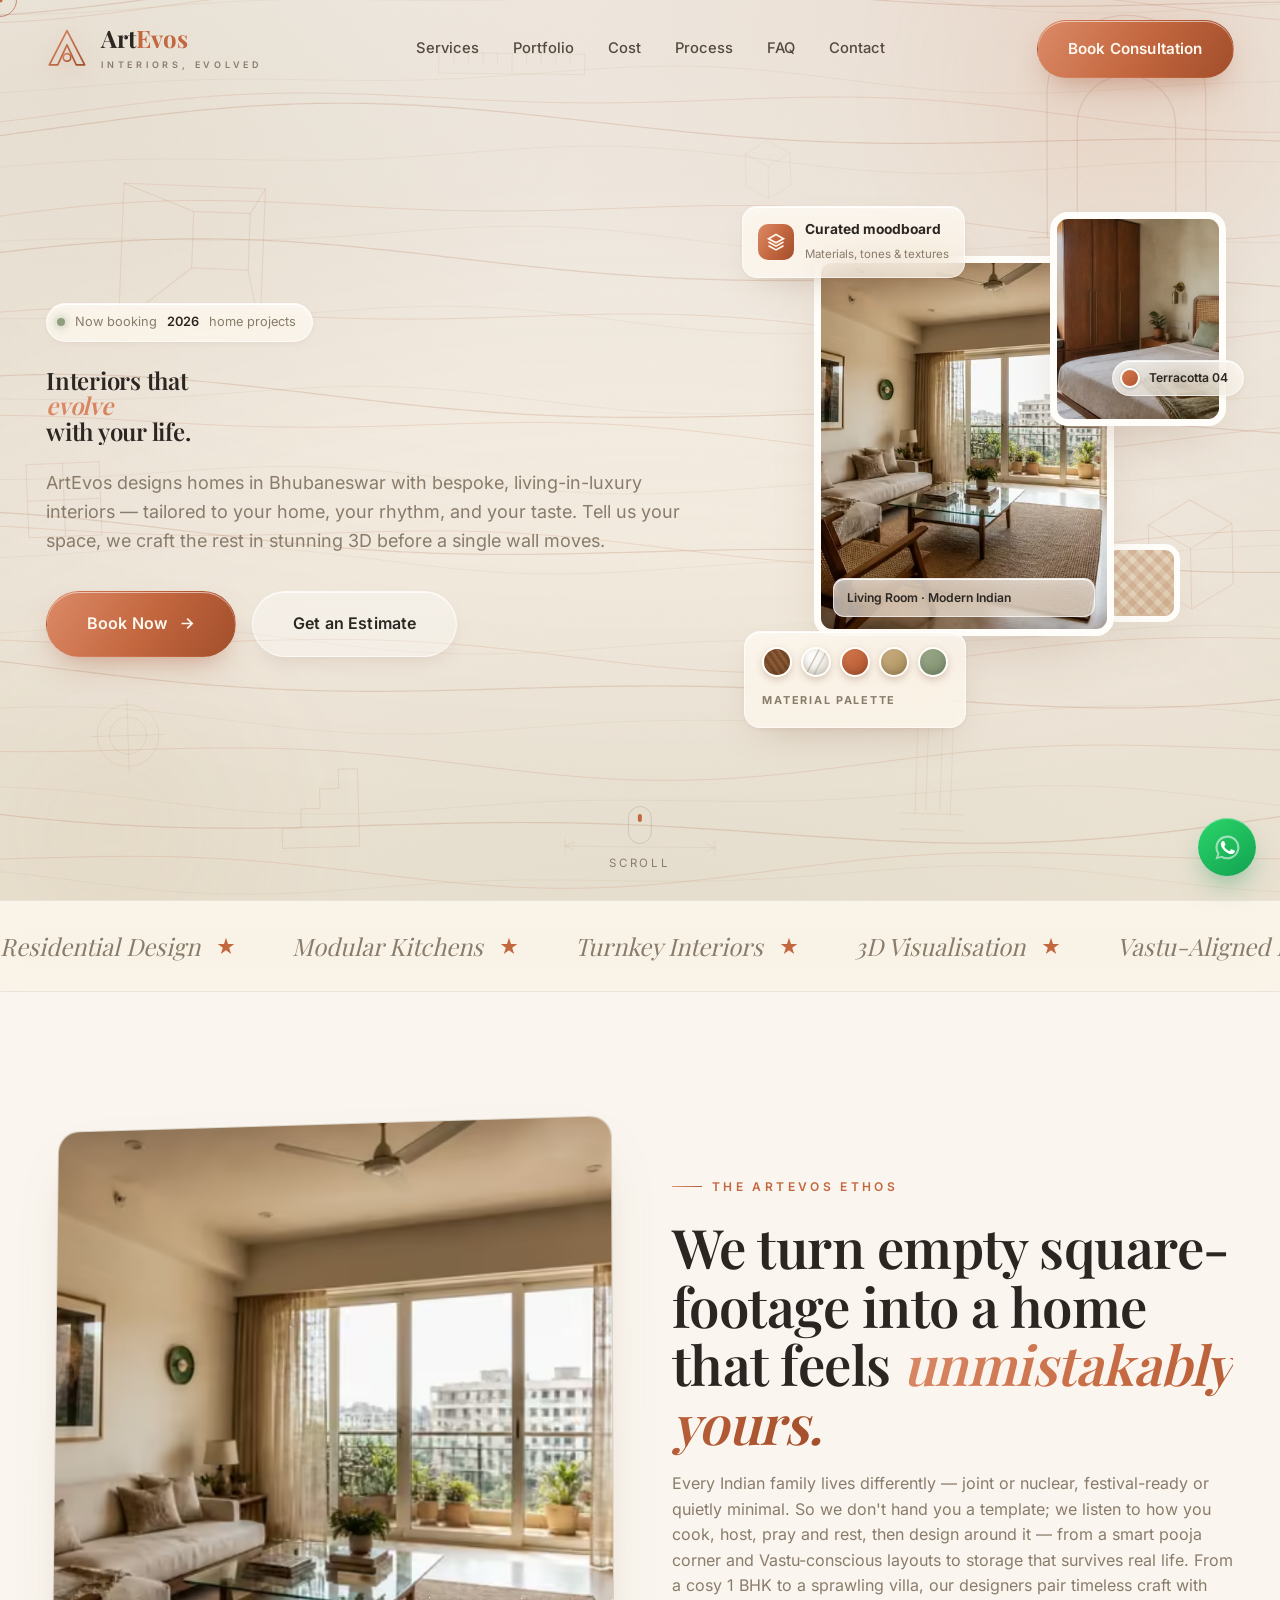
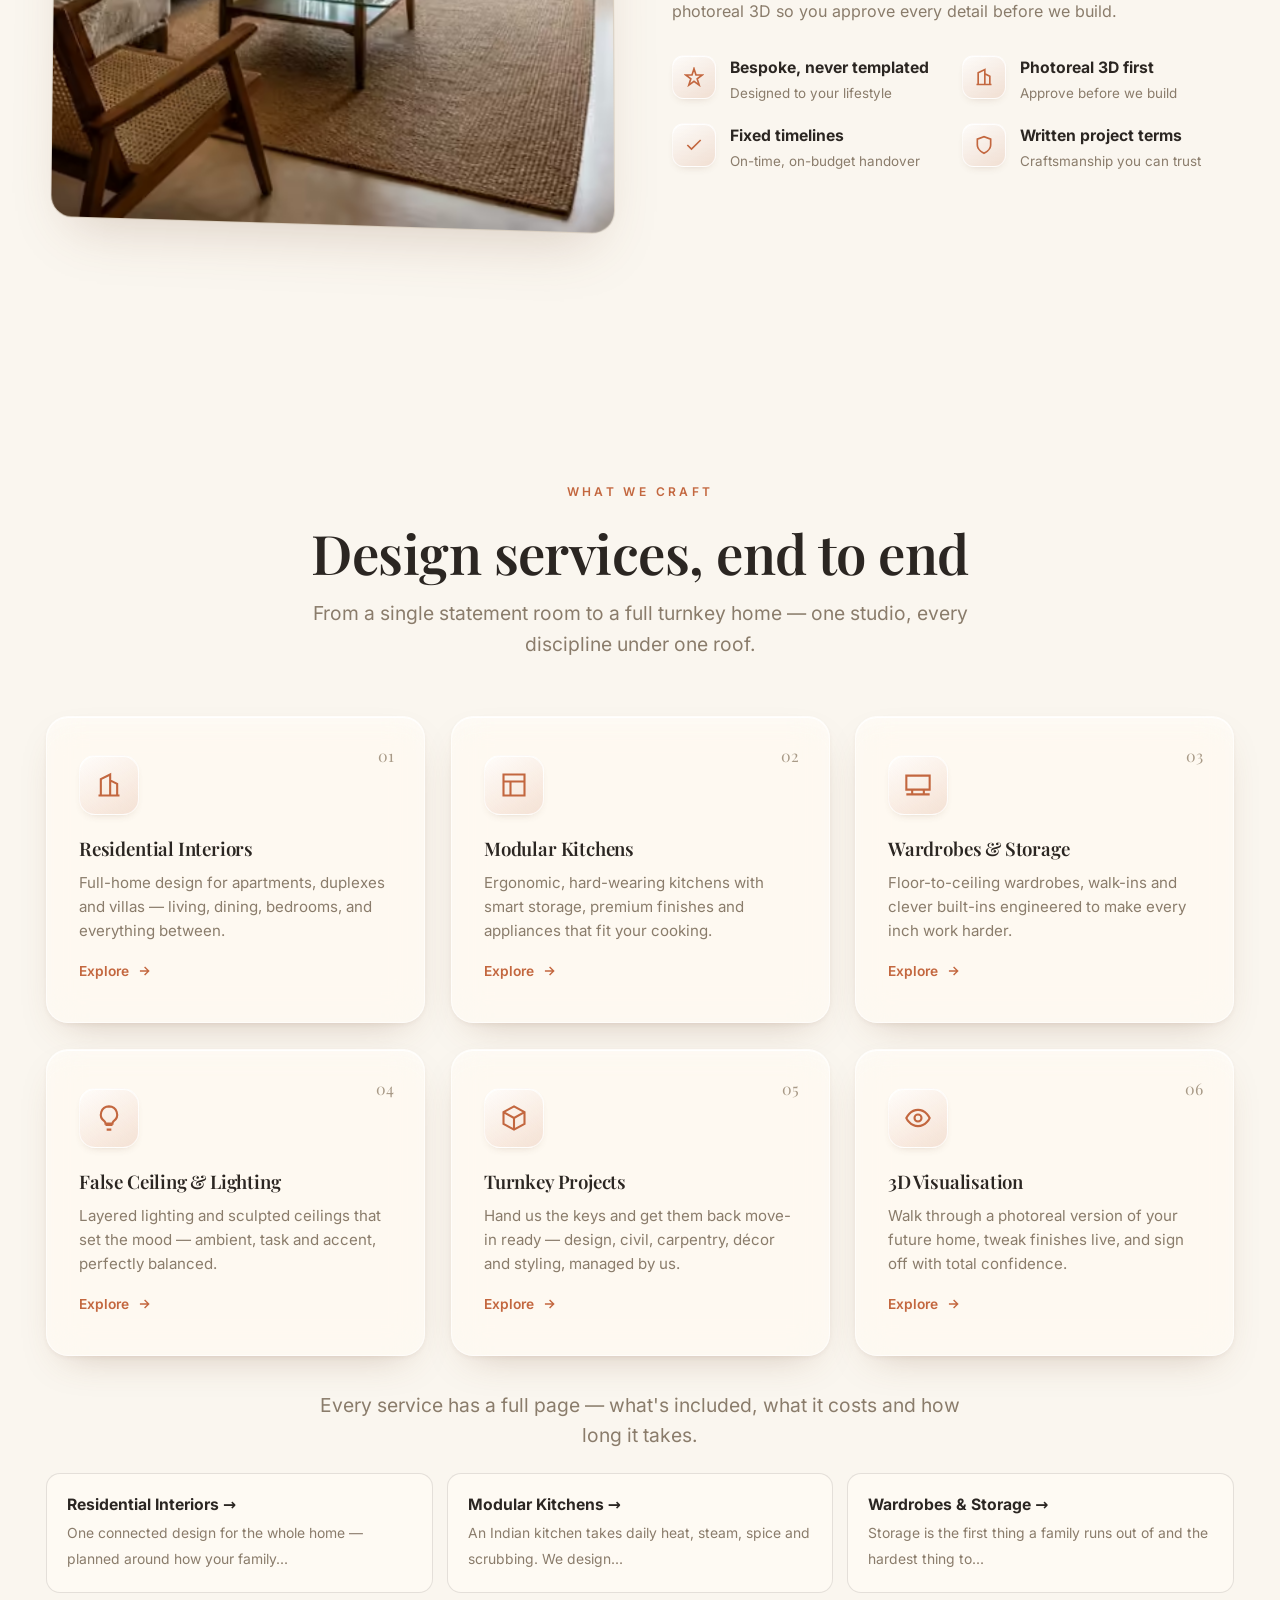
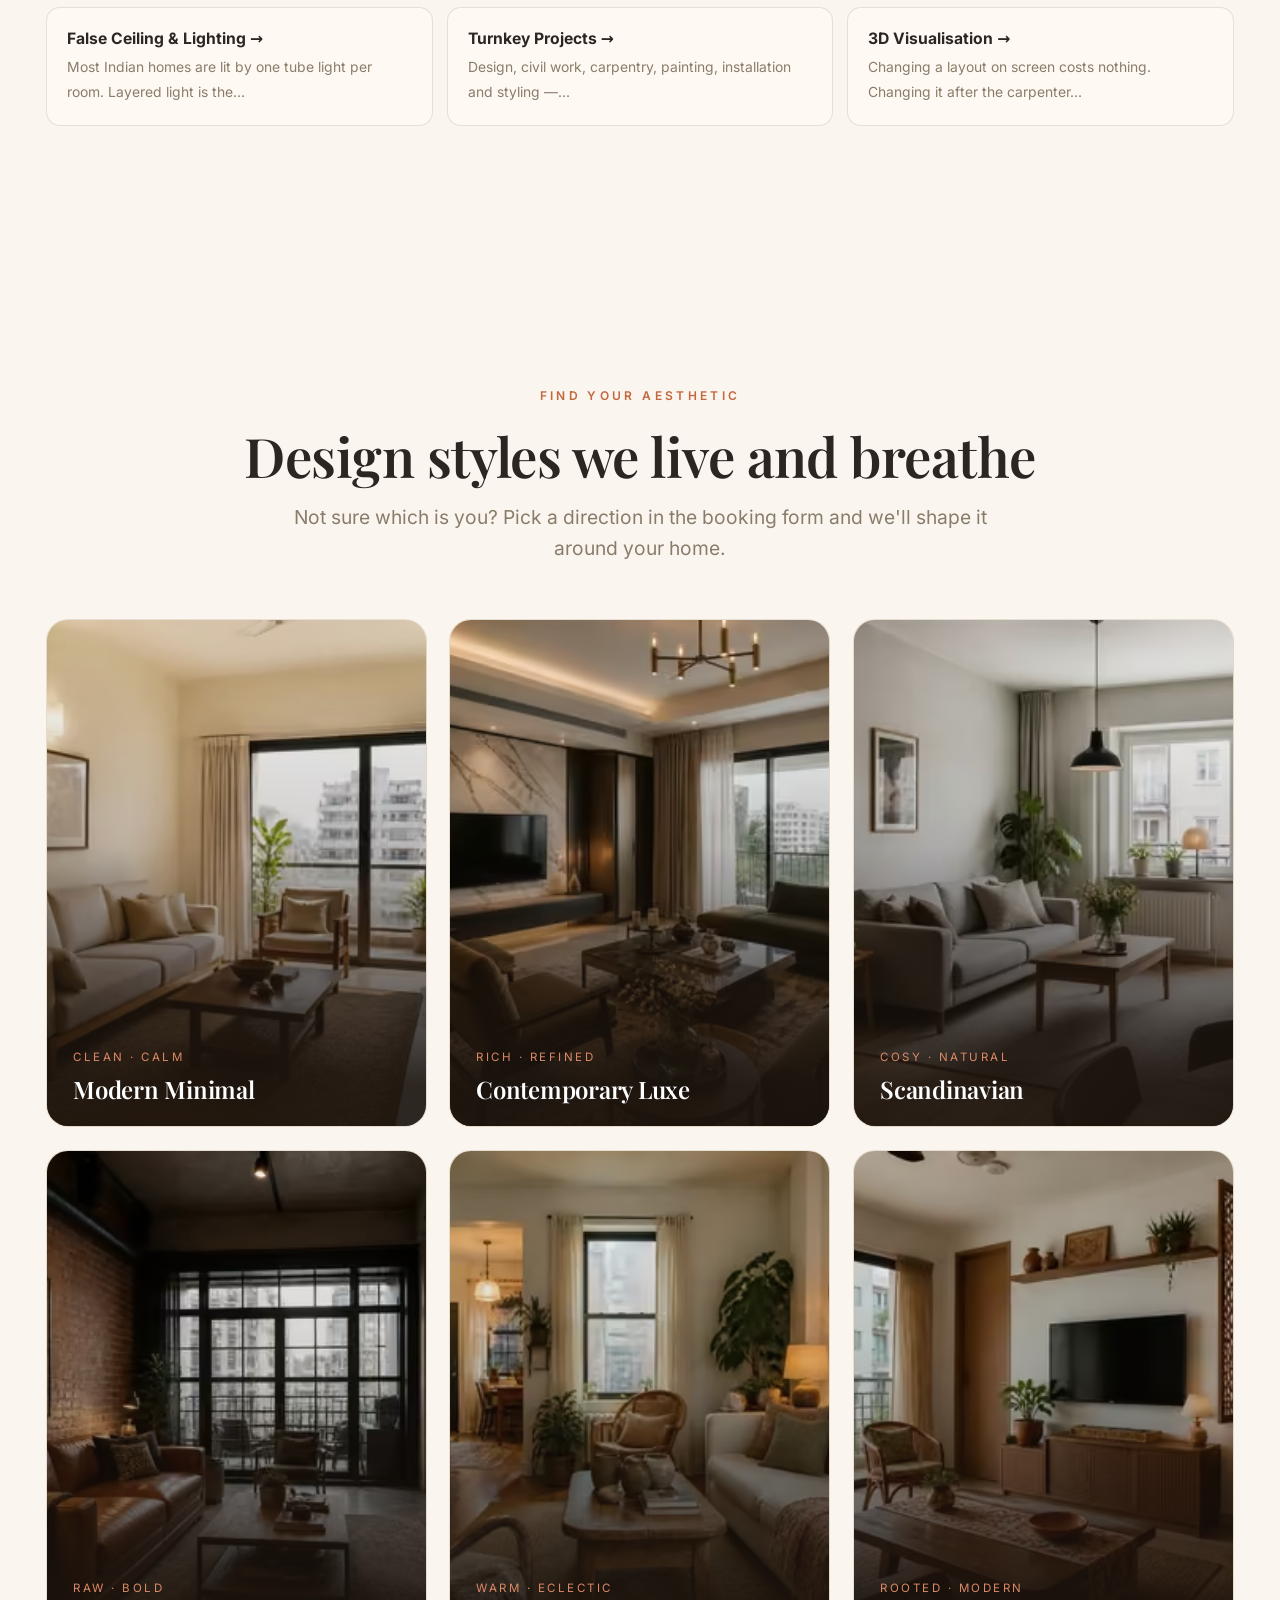
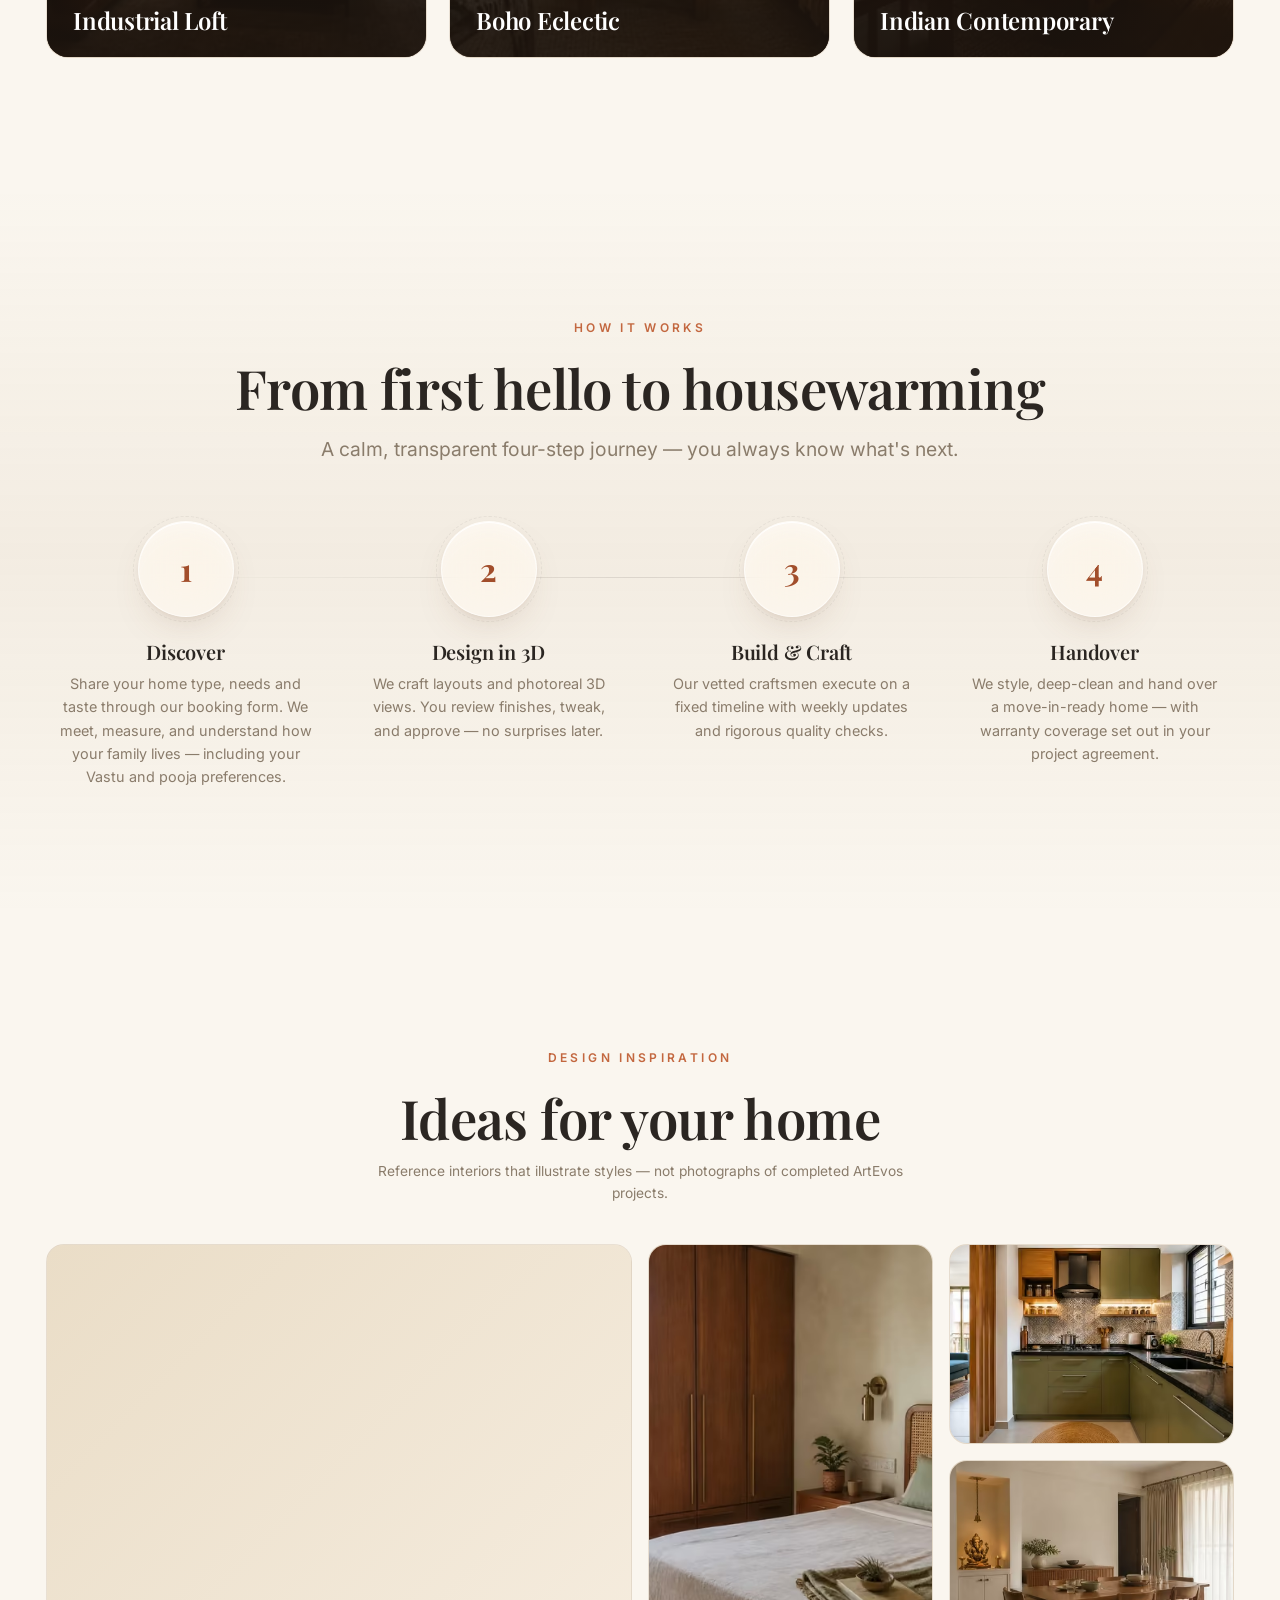
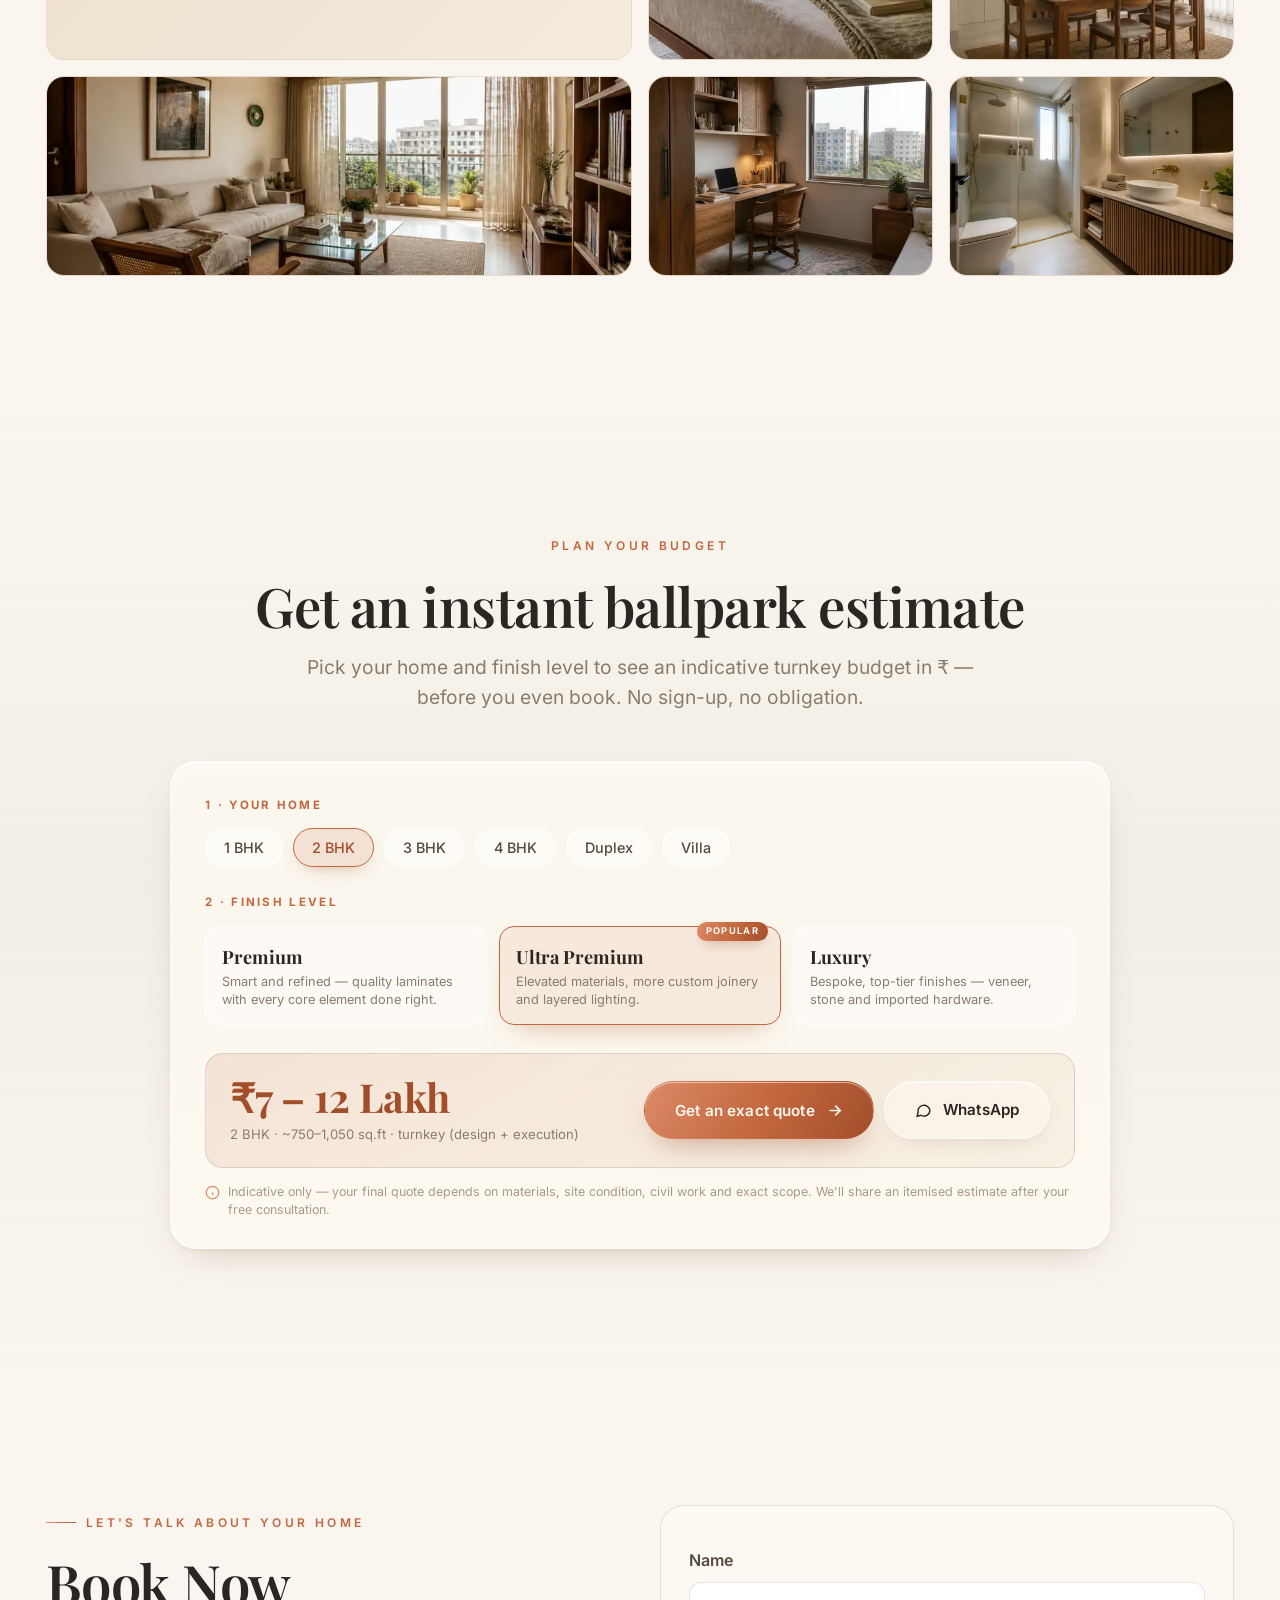
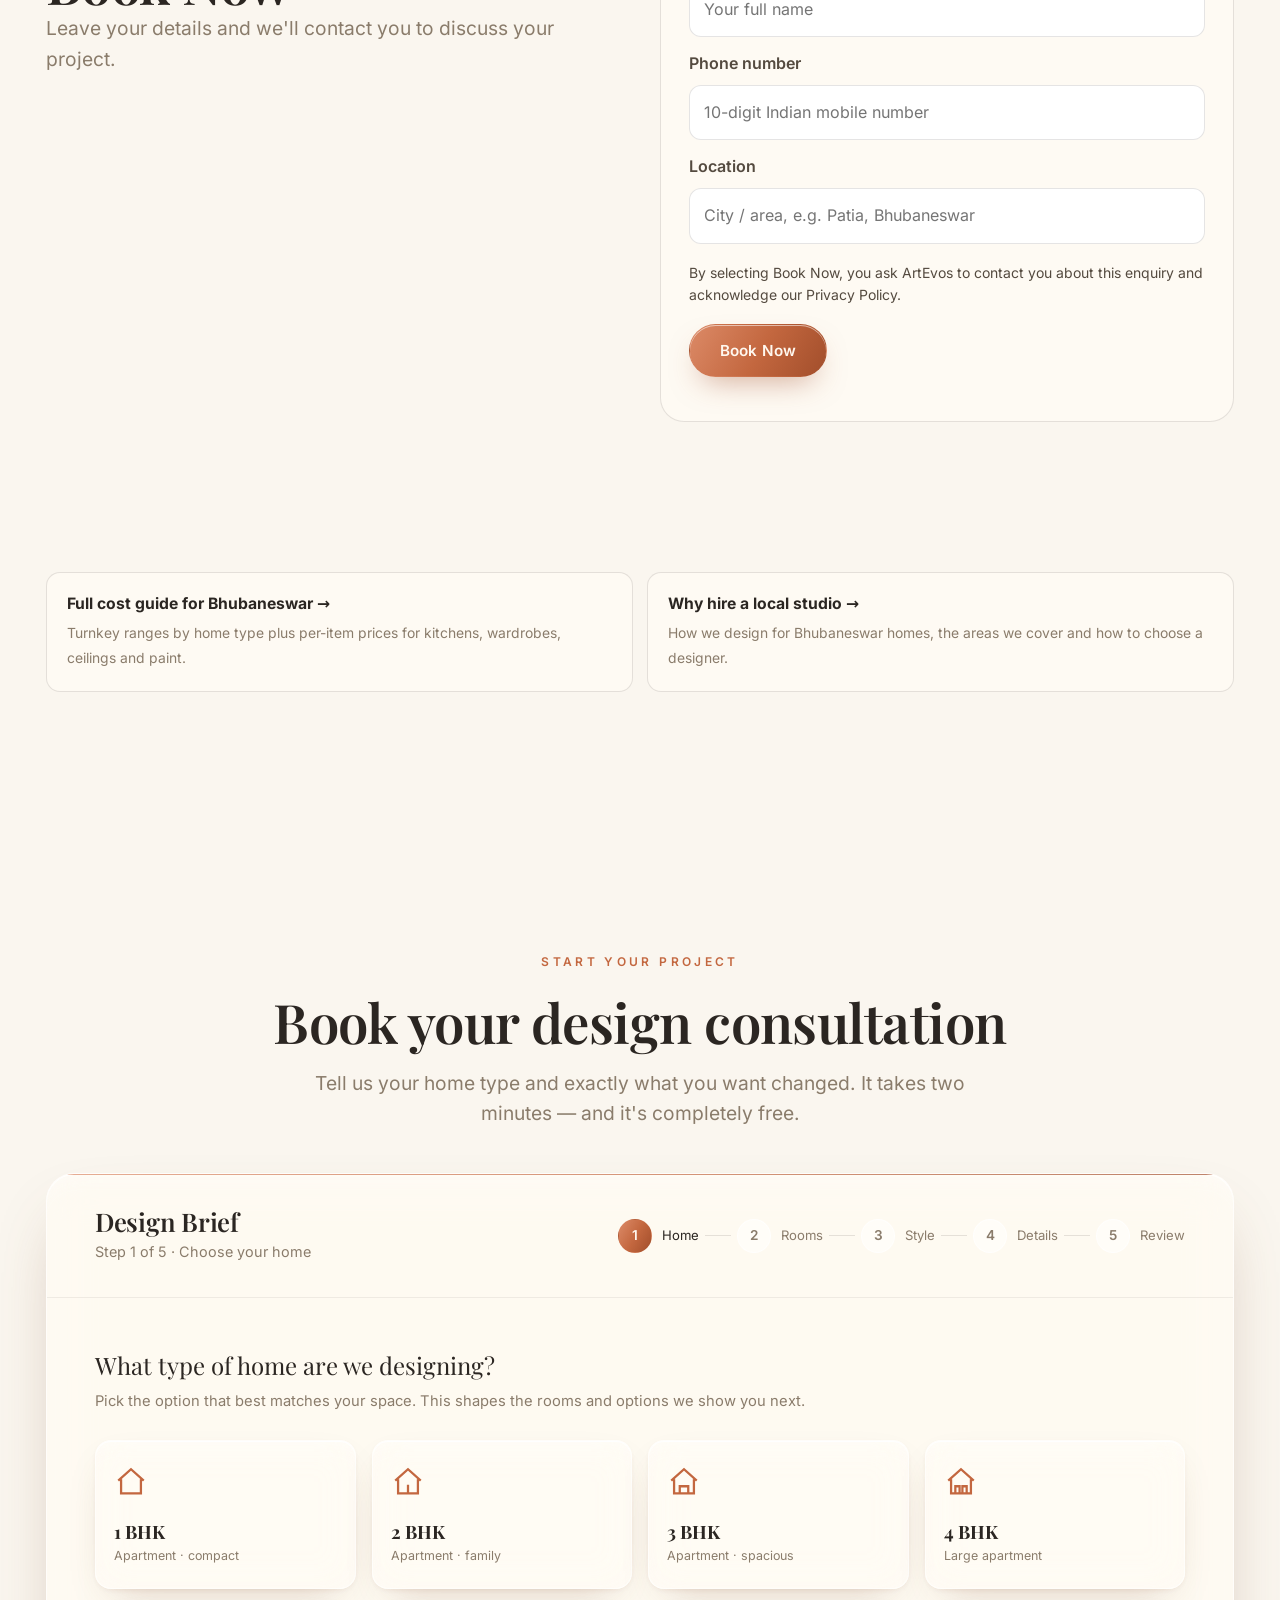
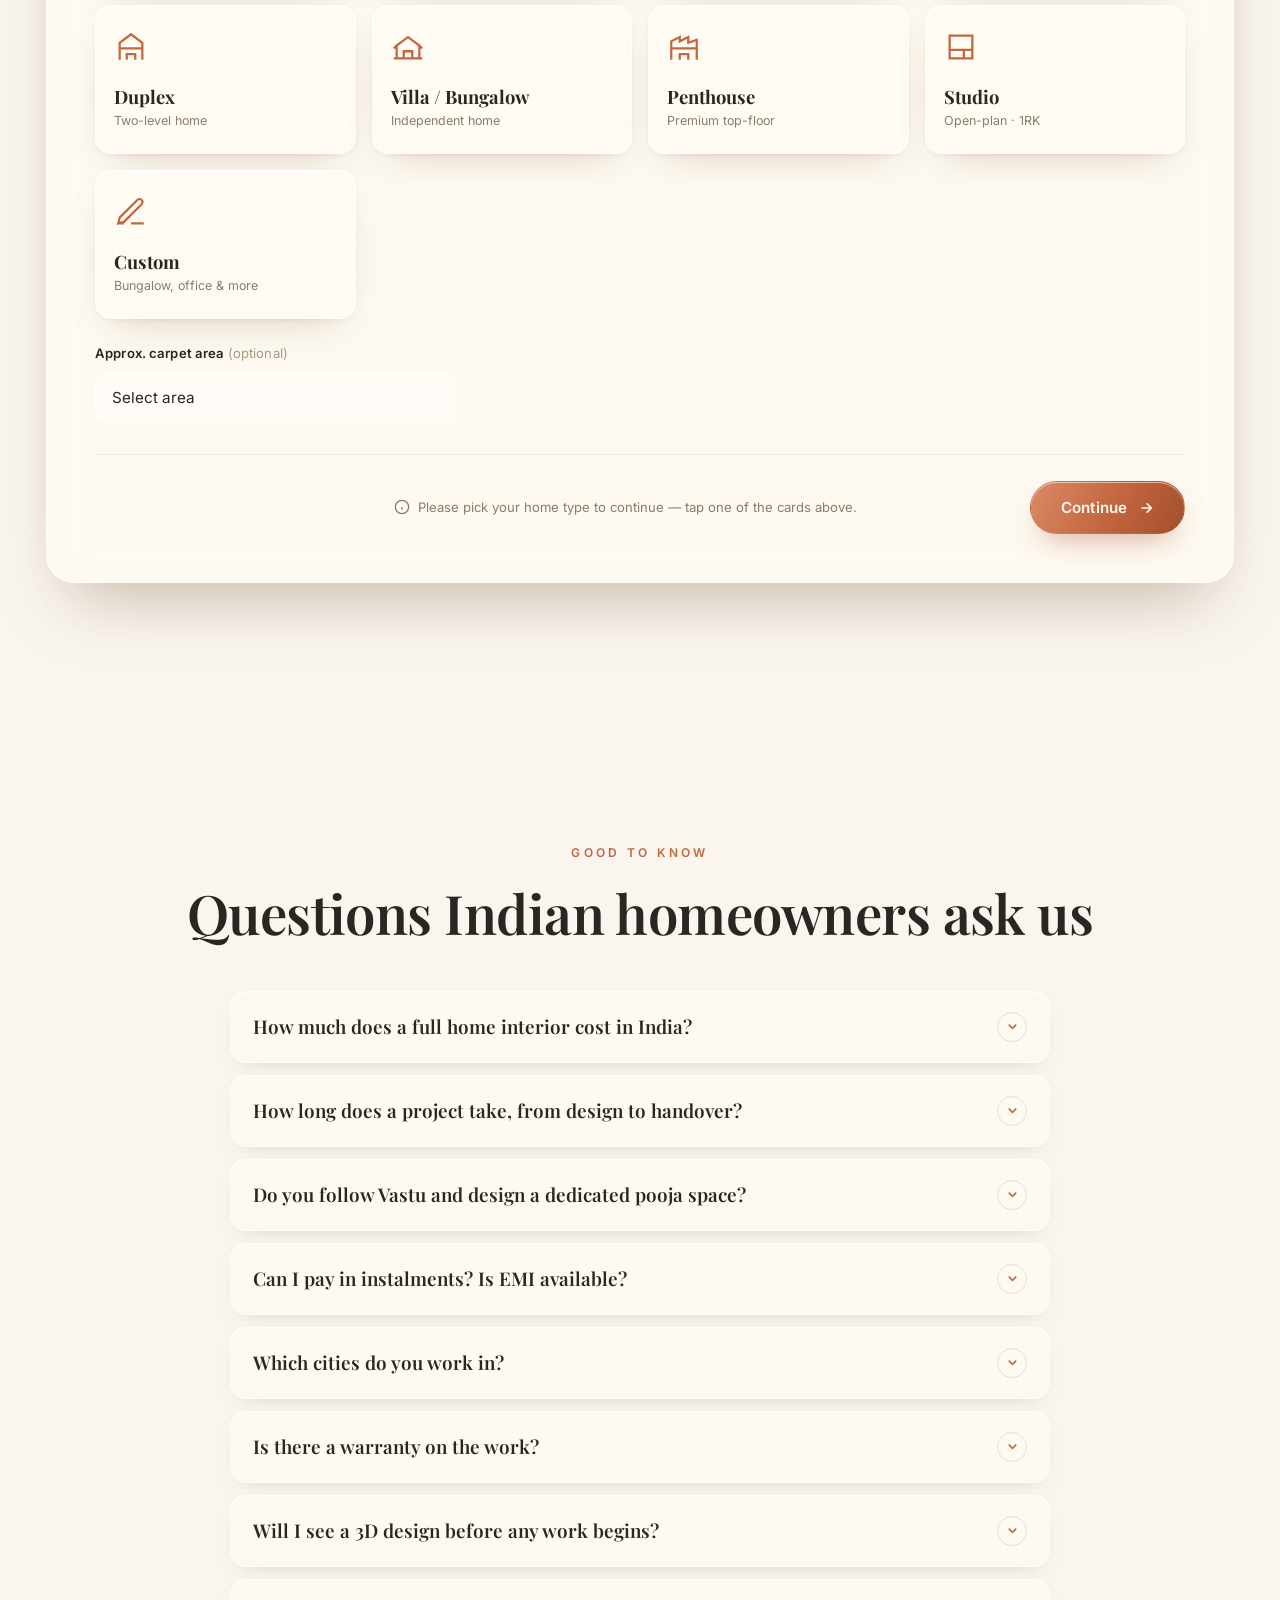
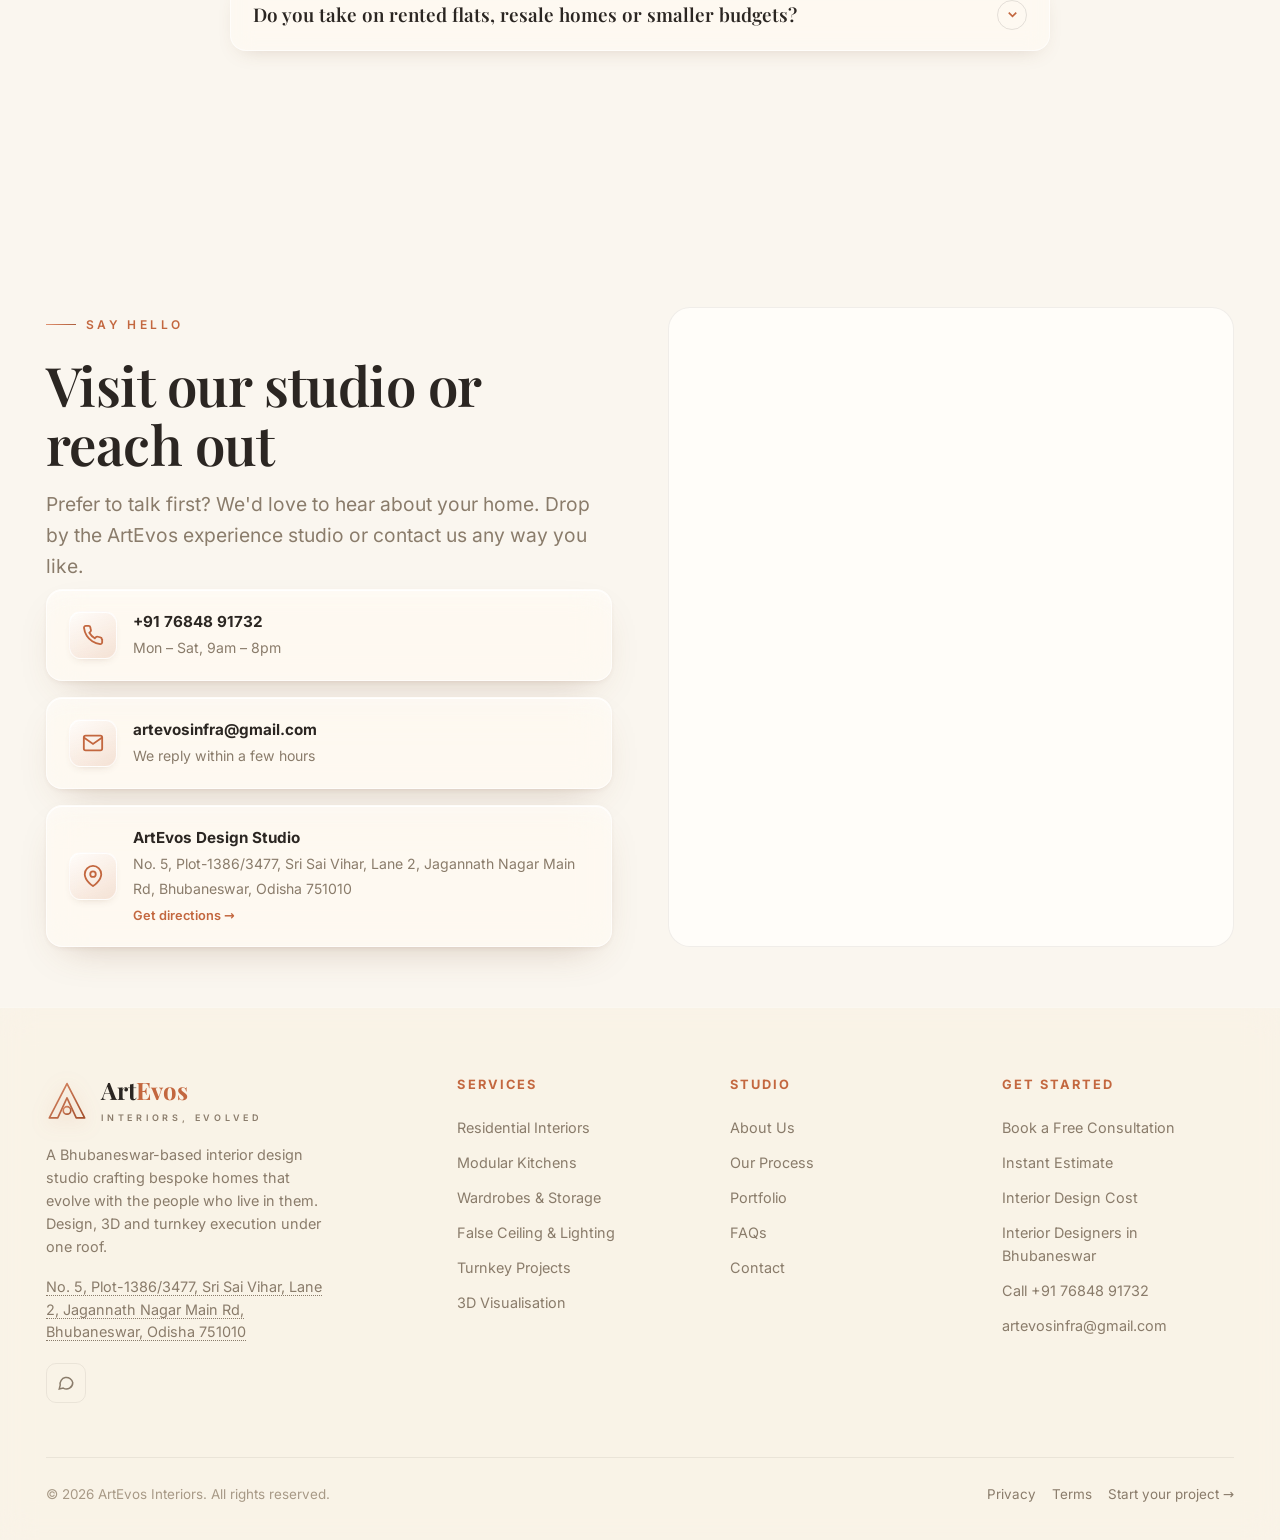
==== commit 8075529f: "Version CSS/JS URLs so browsers always load the latest styles after a deploy Co-Authored-By: Claude " ====
--- a/index.html
+++ b/index.html
@@ -40,7 +40,7 @@
 <link rel="preload" href="/assets/fonts/inter-var.woff2" as="font" type="font/woff2" crossorigin>
 <link rel="preload" href="/assets/fonts/playfair-var.woff2" as="font" type="font/woff2" crossorigin>
 <link rel="preload" as="image" fetchpriority="high" href="/assets/img/living-room-modern-indian-apartment-1200.webp" imagesrcset="/assets/img/living-room-modern-indian-apartment-480.avif 480w, /assets/img/living-room-modern-indian-apartment-768.avif 768w, /assets/img/living-room-modern-indian-apartment-1200.avif 1200w, /assets/img/living-room-modern-indian-apartment-1536.avif 1536w" imagesizes="(max-width:900px) 86vw, 520px" type="image/avif">
-<link rel="stylesheet" href="/assets/css/site.css">
+<link rel="stylesheet" href="/assets/css/site.css?v=36853ec254">
 <script type="application/ld+json">{"@context":"https://schema.org","@graph":[{"@type":["InteriorDesigner","LocalBusiness","HomeAndConstructionBusiness"],"@id":"https://artevosinfra.in/#studio","name":"ArtEvos Interiors","alternateName":"ArtEvos","url":"https://artevosinfra.in/","description":"Interior design studio in Bhubaneswar offering full-home residential design, modular kitchens, wardrobes, false ceiling and lighting, photoreal 3D visualisation and turnkey execution.","image":"https://artevosinfra.in/assets/img/og-artevos.jpg","logo":"https://artevosinfra.in/assets/img/icon-512.png","telephone":"+917684891732","email":"artevosinfra@gmail.com","priceRange":"₹₹","currenciesAccepted":"INR","address":{"@type":"PostalAddress","addressLocality":"Bhubaneswar","addressRegion":"Odisha","postalCode":"751010","addressCountry":"IN","streetAddress":"No. 5, Plot-1386/3477, Sri Sai Vihar, Lane 2, Jagannath Nagar Main Rd"},"geo":{"@type":"GeoCoordinates","latitude":"20.2985","longitude":"85.8575"},"openingHoursSpecification":[{"@type":"OpeningHoursSpecification","dayOfWeek":["Monday","Tuesday","Wednesday","Thursday","Friday","Saturday"],"opens":"09:00","closes":"20:00"}],"areaServed":[{"@type":"City","name":"Bhubaneswar"},{"@type":"City","name":"Cuttack"},{"@type":"City","name":"Puri"},{"@type":"State","name":"Odisha"}],"knowsLanguage":["en","hi","or"],"hasOfferCatalog":{"@type":"OfferCatalog","name":"Interior design services","itemListElement":[{"@type":"Offer","itemOffered":{"@type":"Service","name":"Residential Interiors","url":"https://artevosinfra.in/services/residential-interior-design/"}},{"@type":"Offer","itemOffered":{"@type":"Service","name":"Modular Kitchens","url":"https://artevosinfra.in/services/modular-kitchen-design/"}},{"@type":"Offer","itemOffered":{"@type":"Service","name":"Wardrobes & Storage","url":"https://artevosinfra.in/services/wardrobe-and-storage-design/"}},{"@type":"Offer","itemOffered":{"@type":"Service","name":"False Ceiling & Lighting","url":"https://artevosinfra.in/services/false-ceiling-and-lighting/"}},{"@type":"Offer","itemOffered":{"@type":"Service","name":"Turnkey Projects","url":"https://artevosinfra.in/services/turnkey-interior-projects/"}},{"@type":"Offer","itemOffered":{"@type":"Service","name":"3D Visualisation","url":"https://artevosinfra.in/services/3d-interior-visualisation/"}}]}},{"@type":"WebSite","@id":"https://artevosinfra.in/#website","url":"https://artevosinfra.in/","name":"ArtEvos Interiors","inLanguage":"en-IN","publisher":{"@id":"https://artevosinfra.in/#studio"}},{"@type":"ItemList","name":"Interior design services","itemListElement":[{"@type":"ListItem","position":1,"name":"Residential Interiors","url":"https://artevosinfra.in/services/residential-interior-design/"},{"@type":"ListItem","position":2,"name":"Modular Kitchens","url":"https://artevosinfra.in/services/modular-kitchen-design/"},{"@type":"ListItem","position":3,"name":"Wardrobes & Storage","url":"https://artevosinfra.in/services/wardrobe-and-storage-design/"},{"@type":"ListItem","position":4,"name":"False Ceiling & Lighting","url":"https://artevosinfra.in/services/false-ceiling-and-lighting/"},{"@type":"ListItem","position":5,"name":"Turnkey Projects","url":"https://artevosinfra.in/services/turnkey-interior-projects/"},{"@type":"ListItem","position":6,"name":"3D Visualisation","url":"https://artevosinfra.in/services/3d-interior-visualisation/"}]},{"@type":"FAQPage","mainEntity":[{"@type":"Question","name":"How much does a full home interior cost in India?","acceptedAnswer":{"@type":"Answer","text":"It depends on your home size and finish level, but as a rough guide a 2 BHK usually runs ₹4–12 Lakh and a 3 BHK ₹7–19 Lakh for a turnkey project. Use the instant estimator above for your ballpark, then book a free consultation for an exact, itemised quote."}},{"@type":"Question","name":"How long does a project take, from design to handover?","acceptedAnswer":{"@type":"Answer","text":"Most full-home projects are handed over in 6–12 weeks once the 3D design is signed off, depending on scope. We commit to a fixed timeline in writing and share weekly progress updates so you always know what's next."}},{"@type":"Question","name":"Do you follow Vastu and design a dedicated pooja space?","acceptedAnswer":{"@type":"Answer","text":"Yes. We're happy to plan layouts around your Vastu preferences and design a pooja room, mandir niche or corner that suits your home and daily rituals — just mention it in the brief and we'll build it in."}},{"@type":"Question","name":"Can I pay in instalments? Is EMI available?","acceptedAnswer":{"@type":"Answer","text":"Payments are milestone-based, so you pay in stages as work progresses — never everything upfront. We can also connect you with no-cost and low-interest EMI options through our finance partners."}},{"@type":"Question","name":"Which cities do you work in?","acceptedAnswer":{"@type":"Answer","text":"We're headquartered in Bhubaneswar and take on projects in Bhubaneswar and nearby areas. If you're outside our core cities, share your location in the brief and we'll confirm whether we can take it on."}},{"@type":"Question","name":"Is there a warranty on the work?","acceptedAnswer":{"@type":"Answer","text":"Warranty coverage depends on your materials and scope. Ask for the applicable workmanship and manufacturer terms in your written quotation."}},{"@type":"Question","name":"Will I see a 3D design before any work begins?","acceptedAnswer":{"@type":"Answer","text":"Absolutely. You'll walk through photoreal 3D views of your home, adjust finishes, colours and layouts with your designer, and only approve once it feels right — so there are no surprises on site."}},{"@type":"Question","name":"Do you take on rented flats, resale homes or smaller budgets?","acceptedAnswer":{"@type":"Answer","text":"Yes. We design for rented and resale homes with reversible, modular solutions, and we're glad to work to a tighter budget or phase the project room-by-room so you can spread the cost over time."}}]}]}</script>
 </head>
 <body>
@@ -798,6 +798,6 @@
   <a href="/#booking" class="ma-book"><svg viewBox="0 0 24 24" fill="none" stroke="currentColor" stroke-width="2"><path d="M8 2v4M16 2v4M3 10h18M5 6h14a2 2 0 0 1 2 2v12a2 2 0 0 1-2 2H5a2 2 0 0 1-2-2V8a2 2 0 0 1 2-2z"/></svg>Book free visit</a>
 </nav>
 
-<script src="/assets/js/site.js" defer></script>
+<script src="/assets/js/site.js?v=36853ec254" defer></script>
 </body>
 </html>
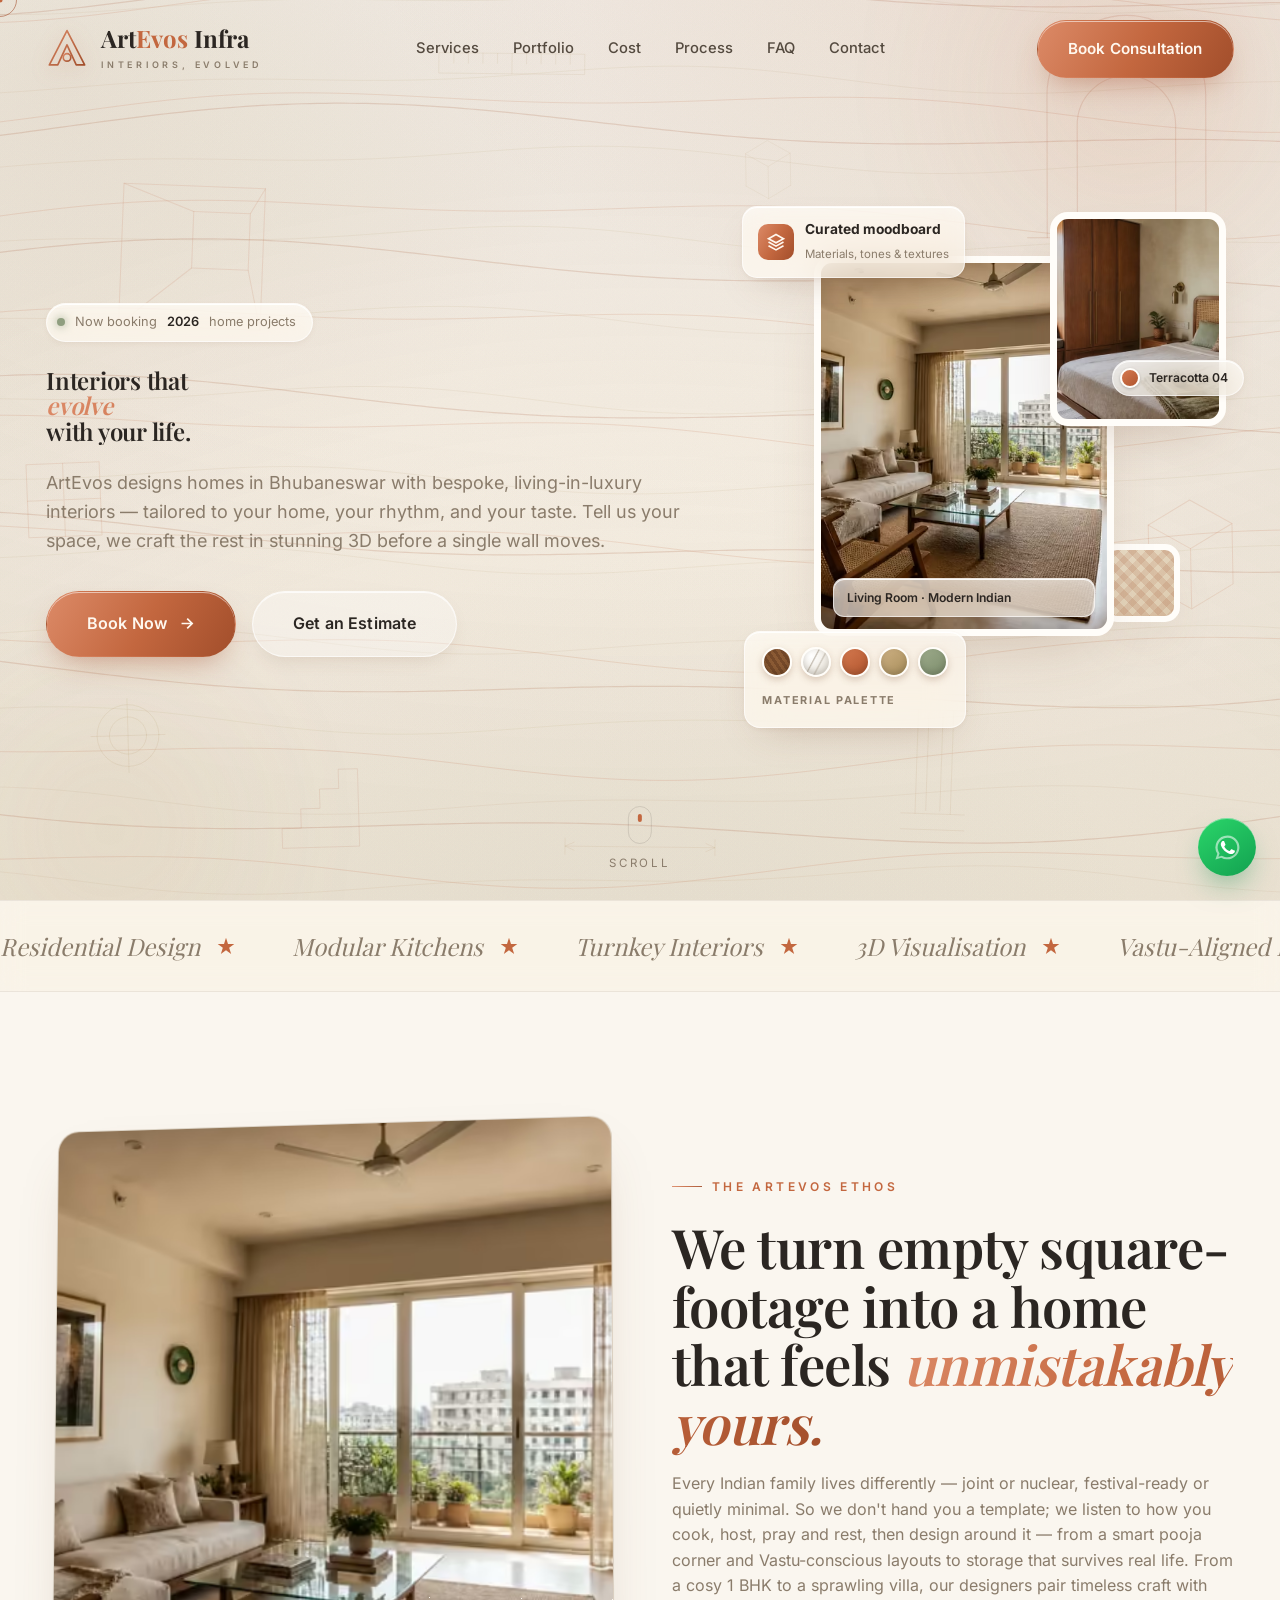
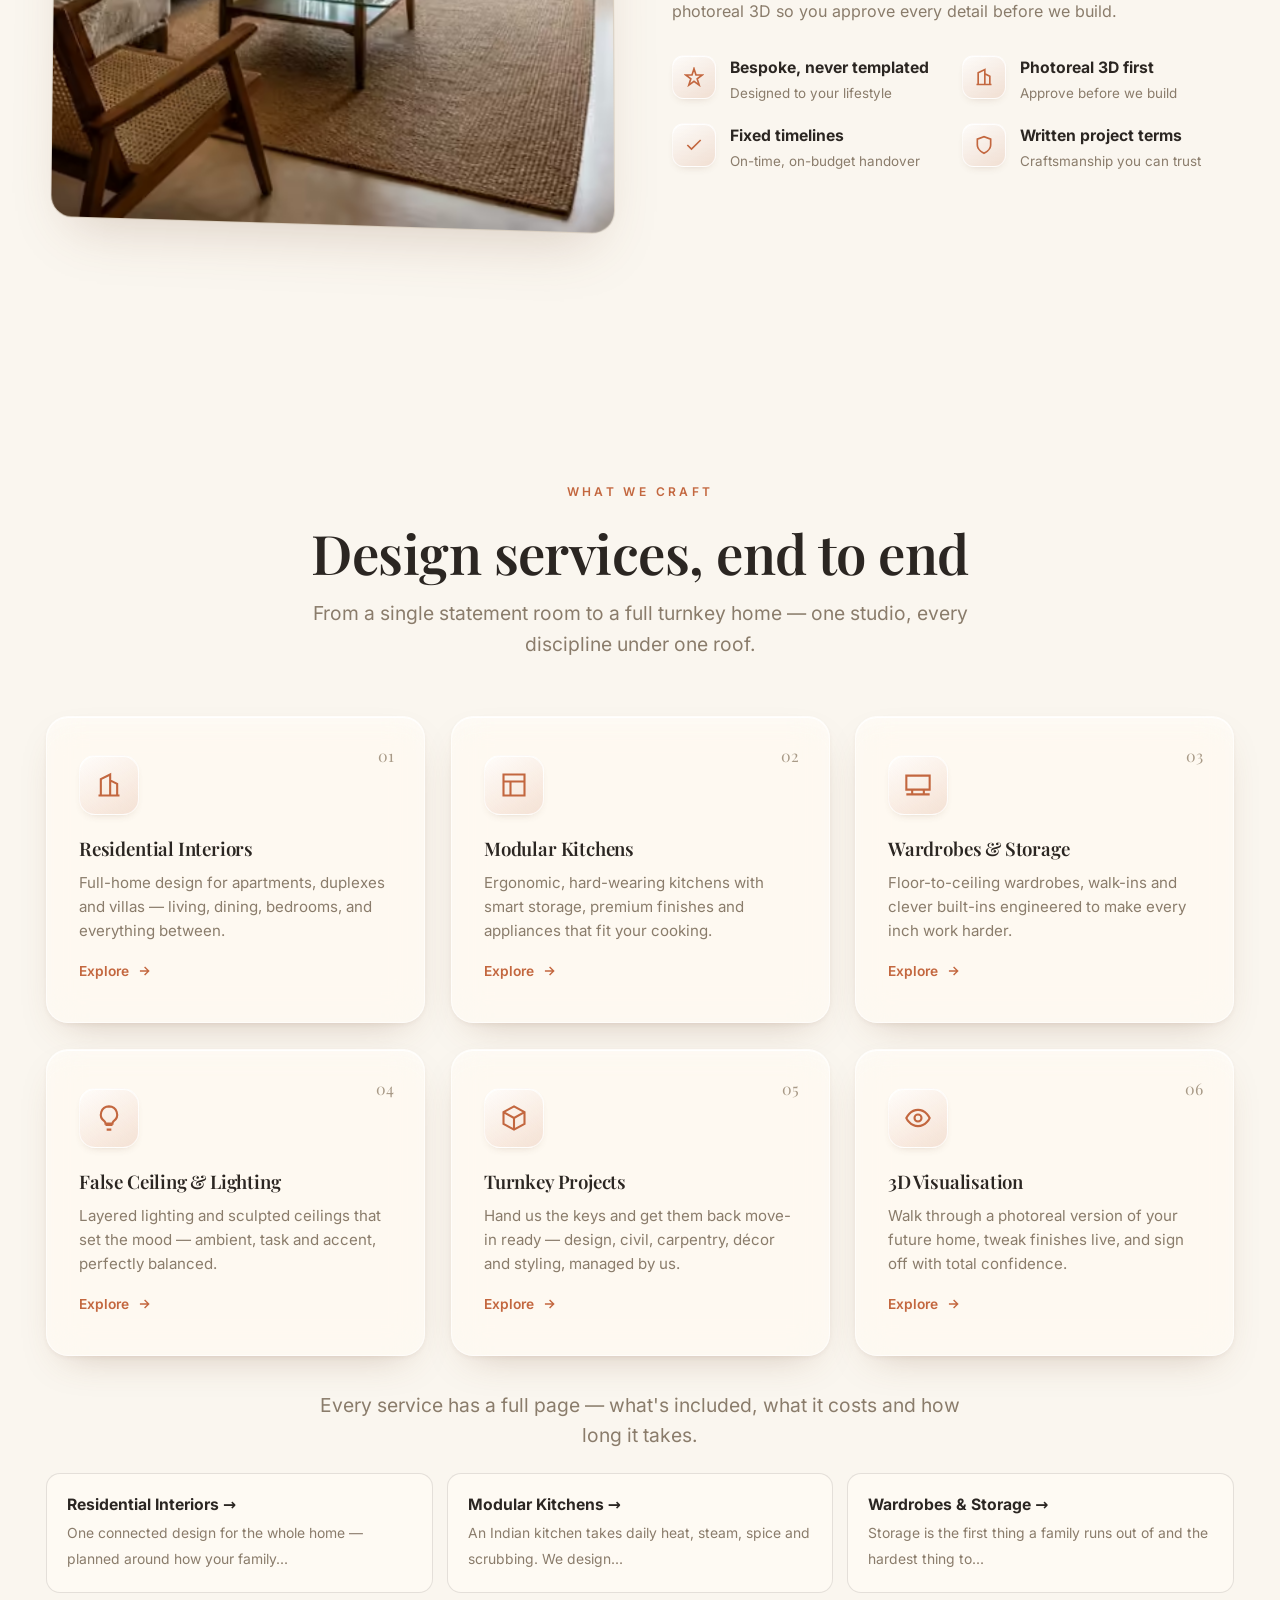
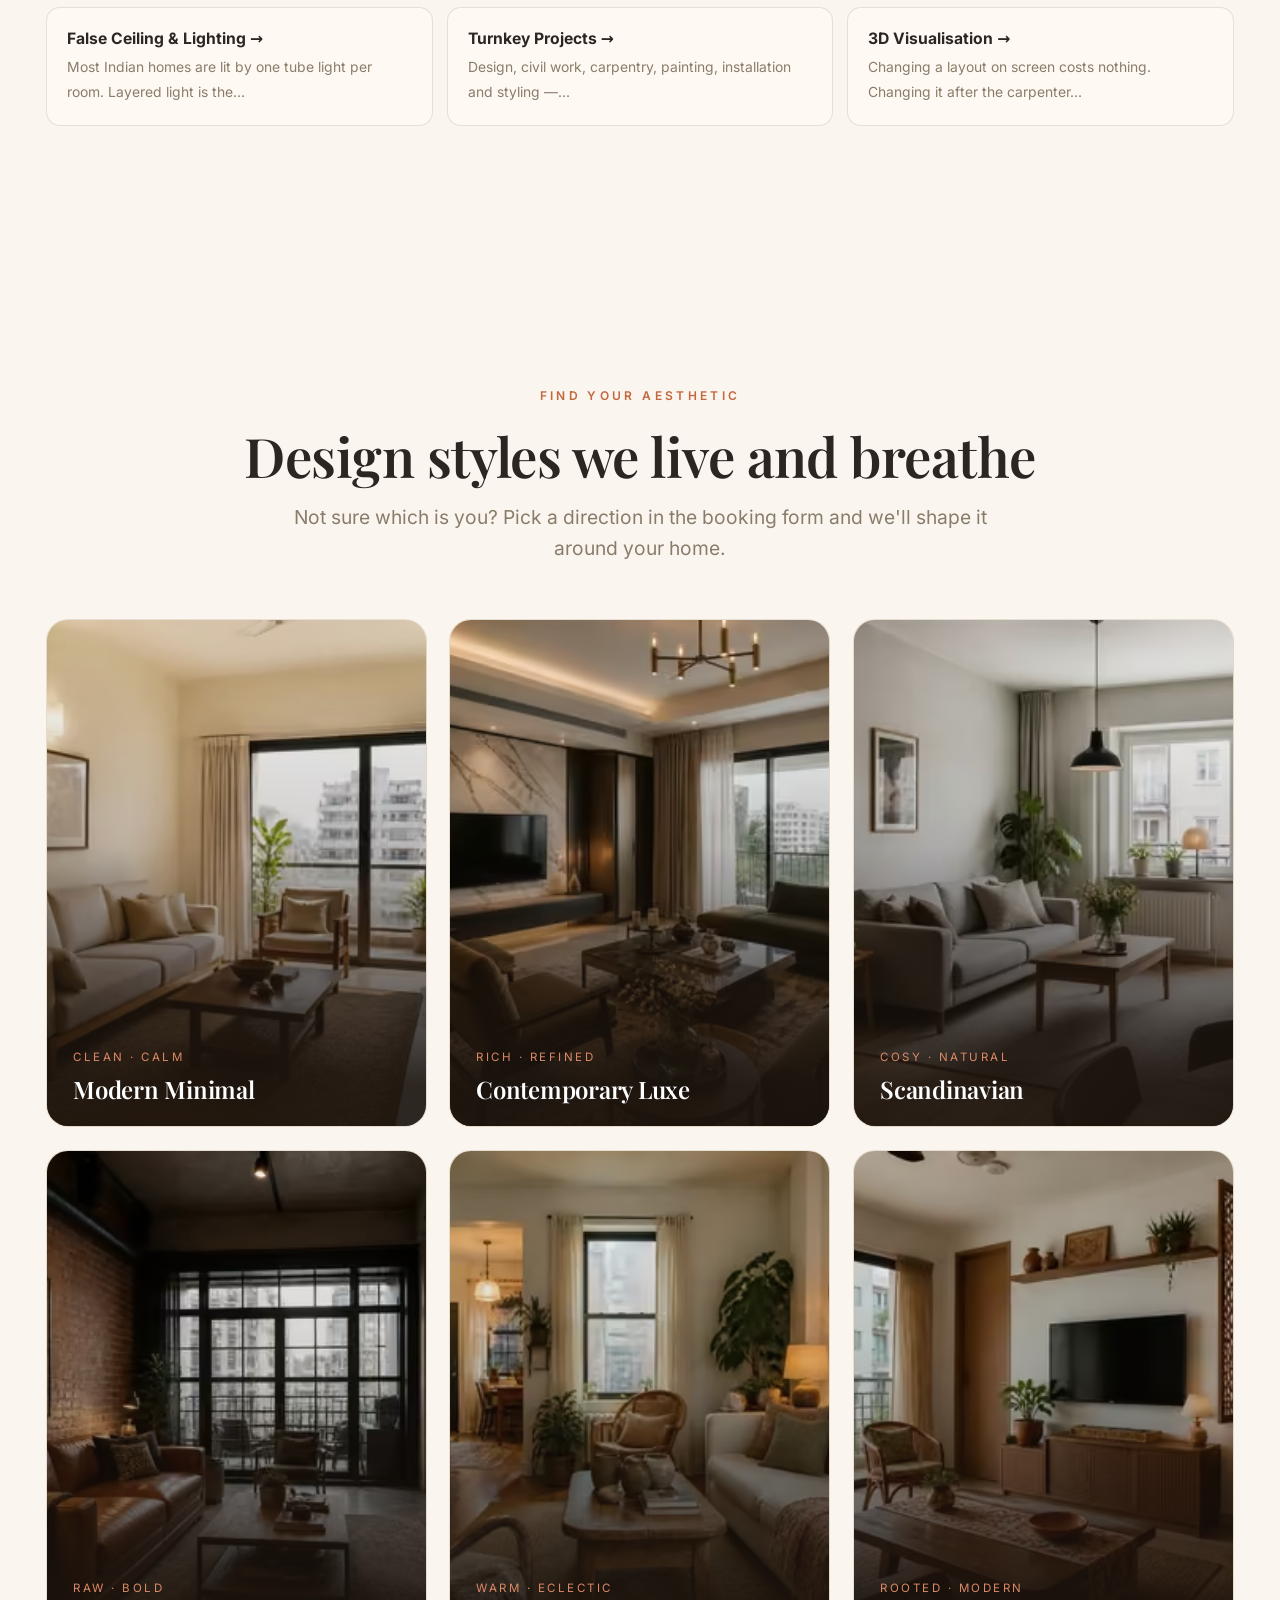
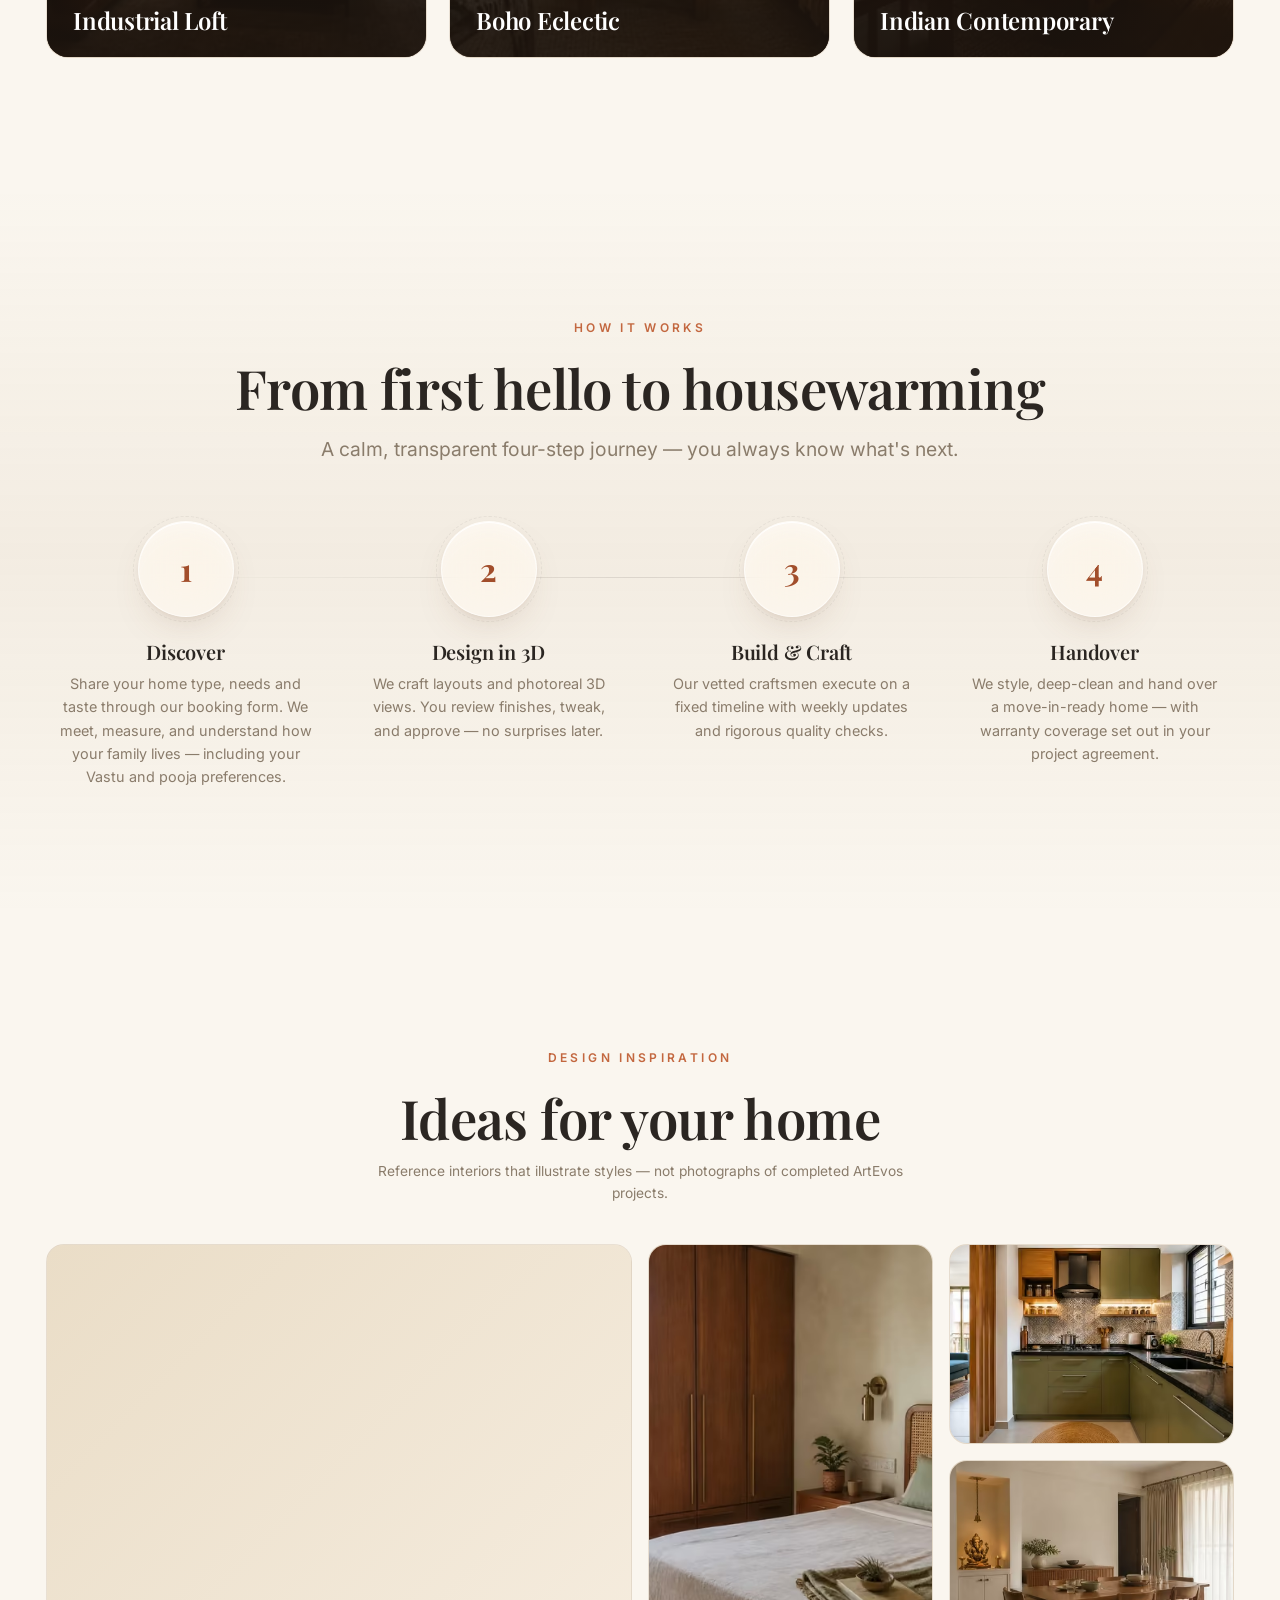
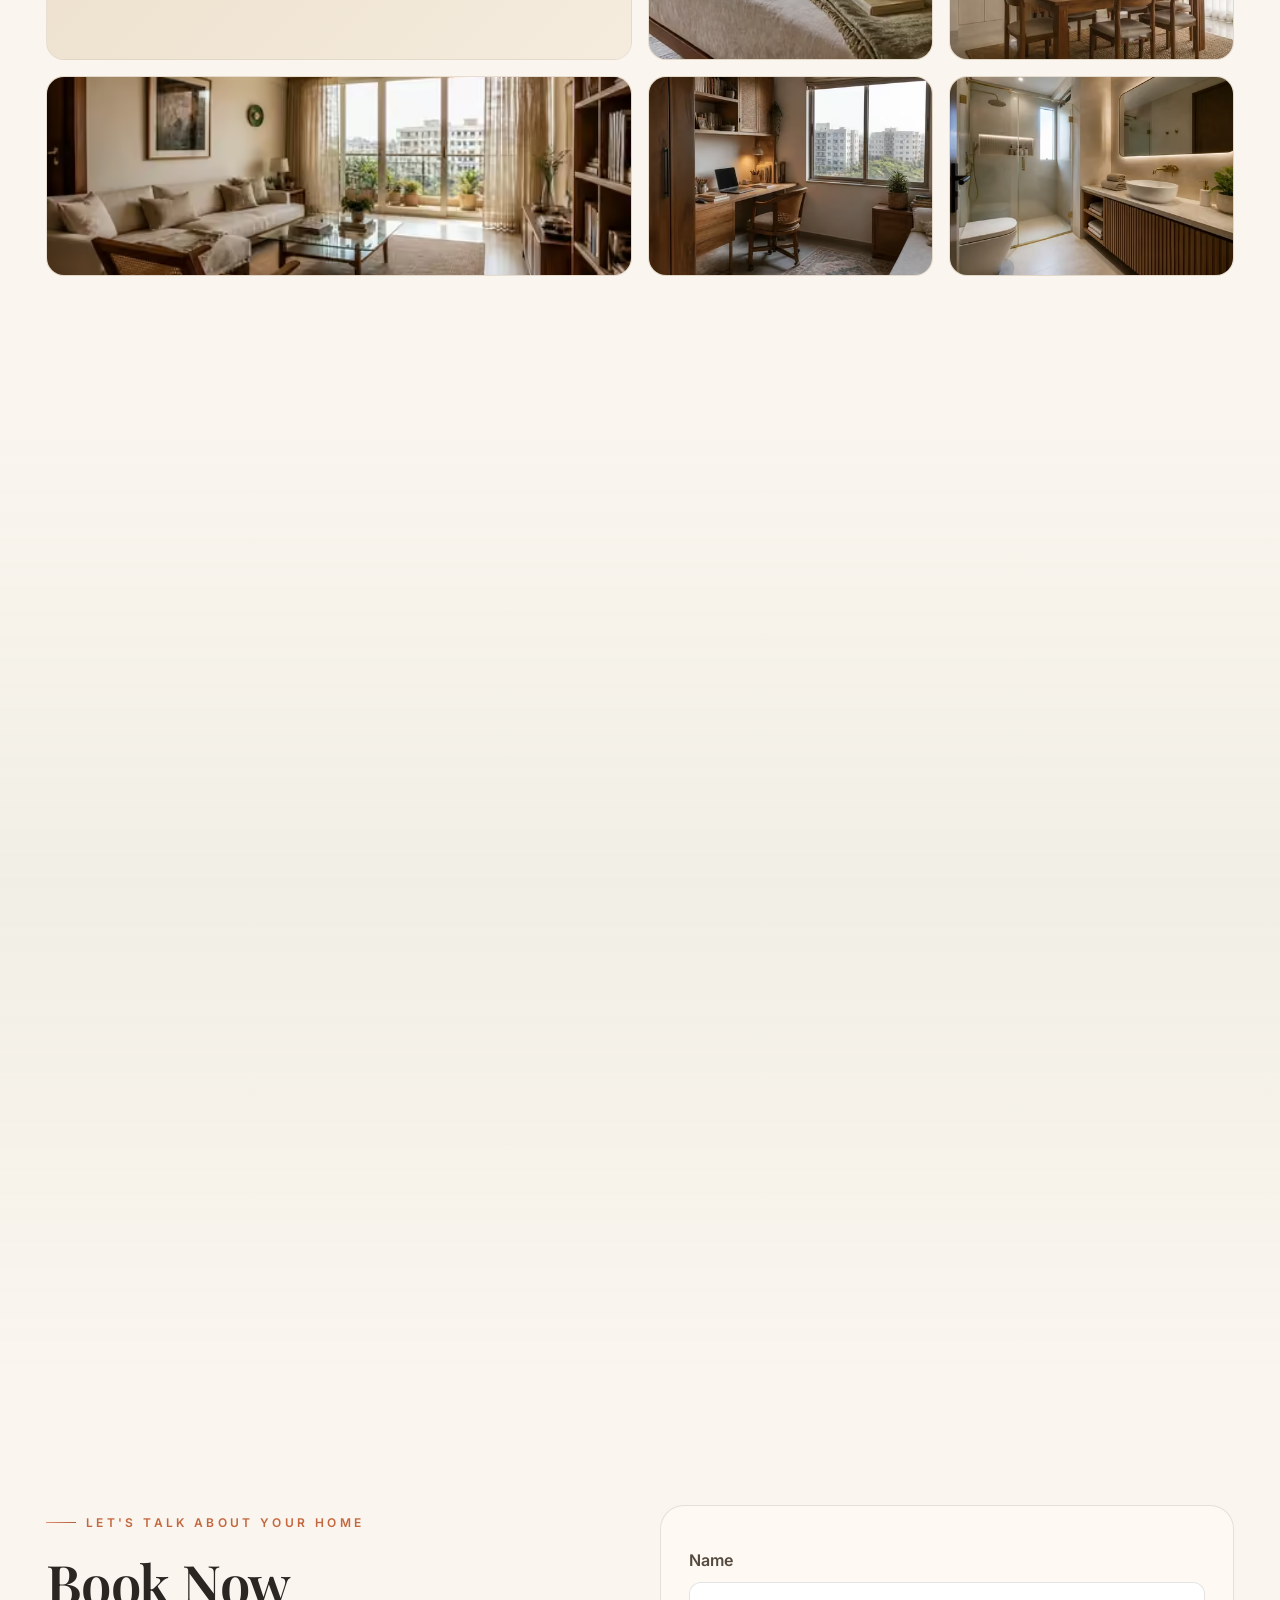
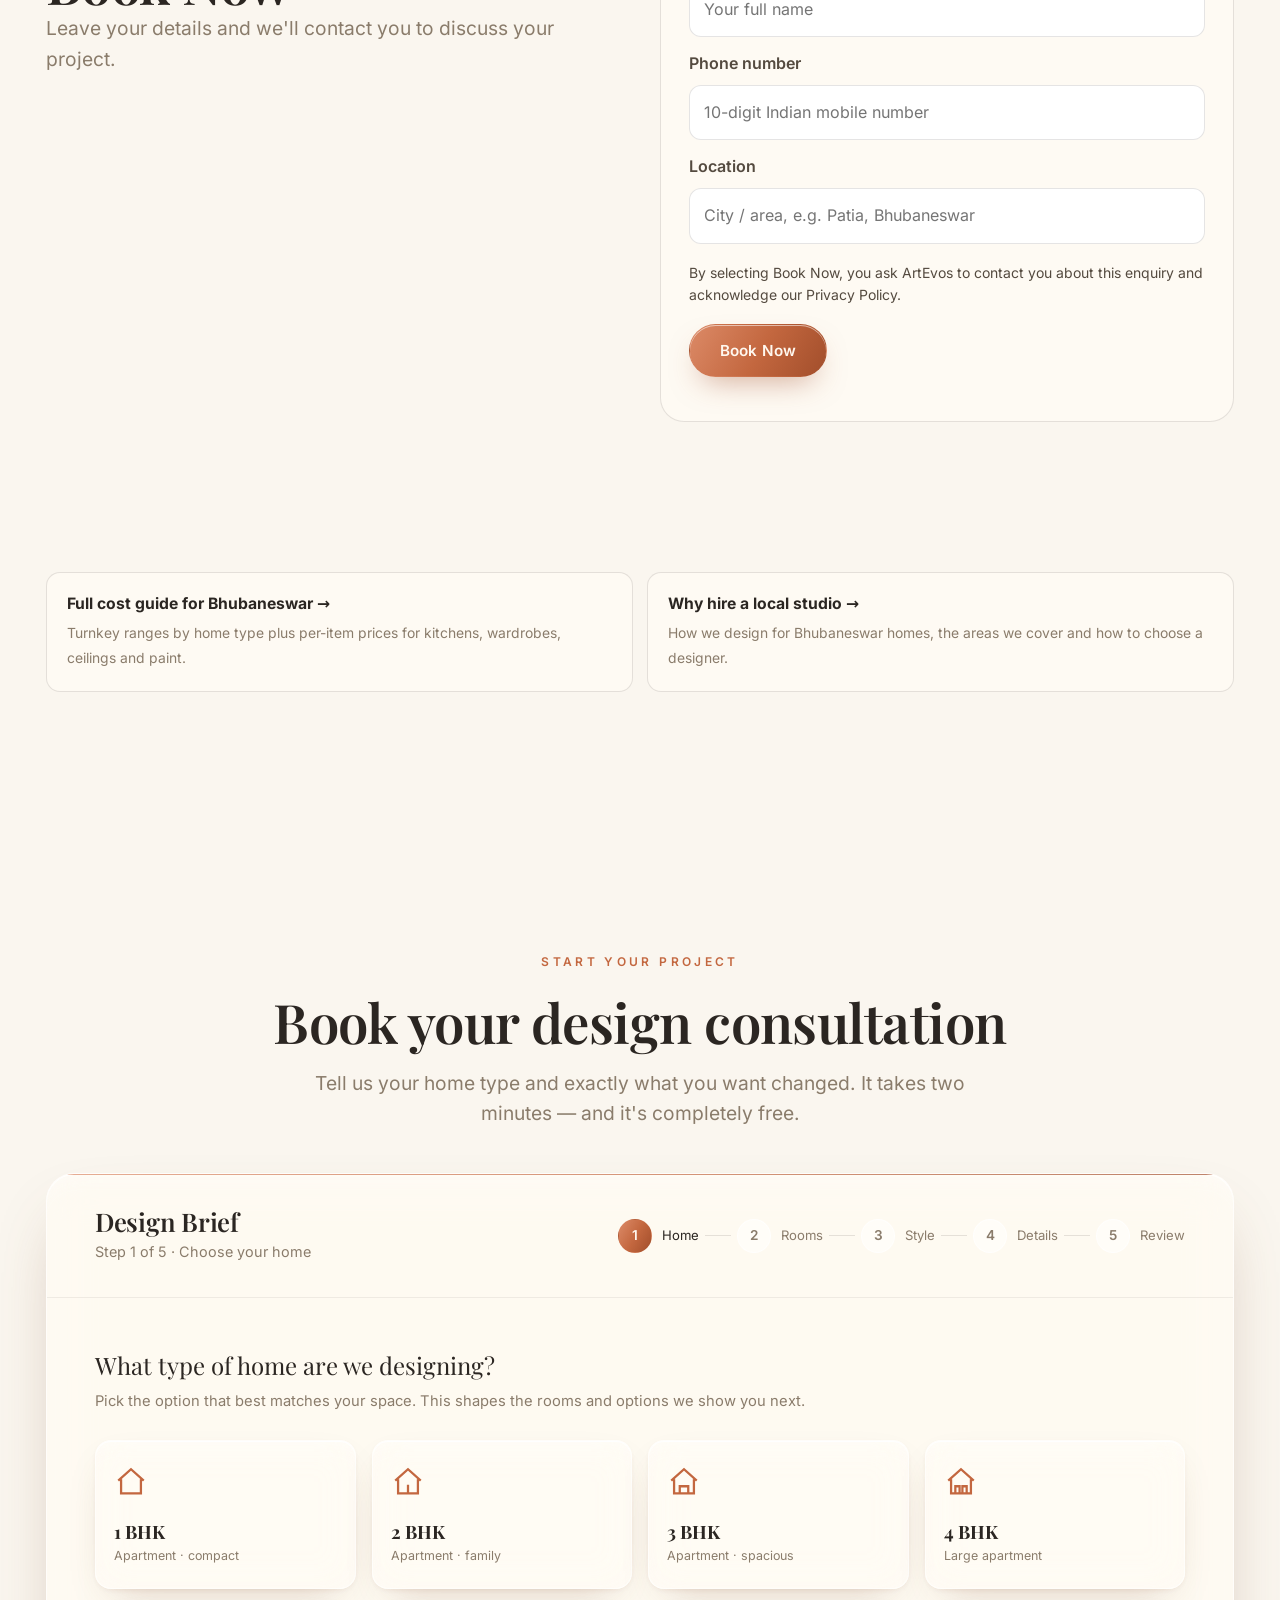
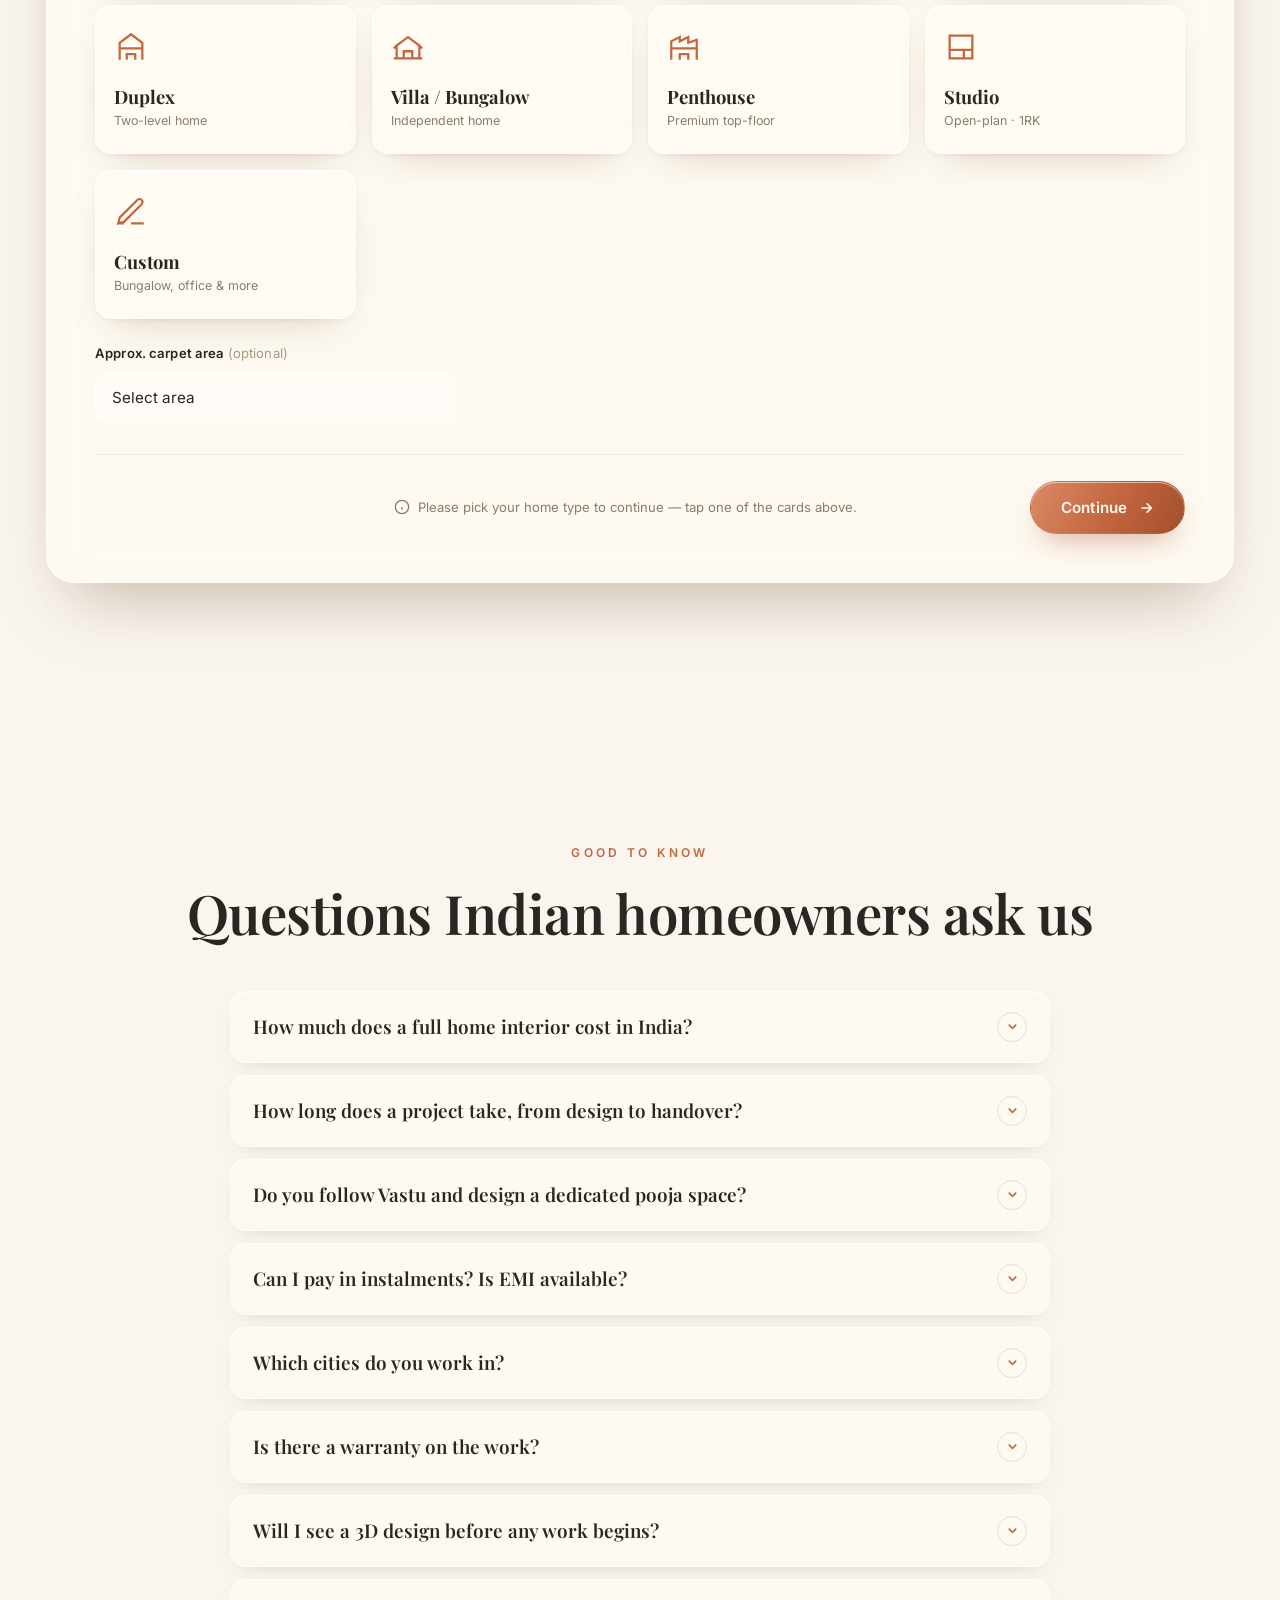
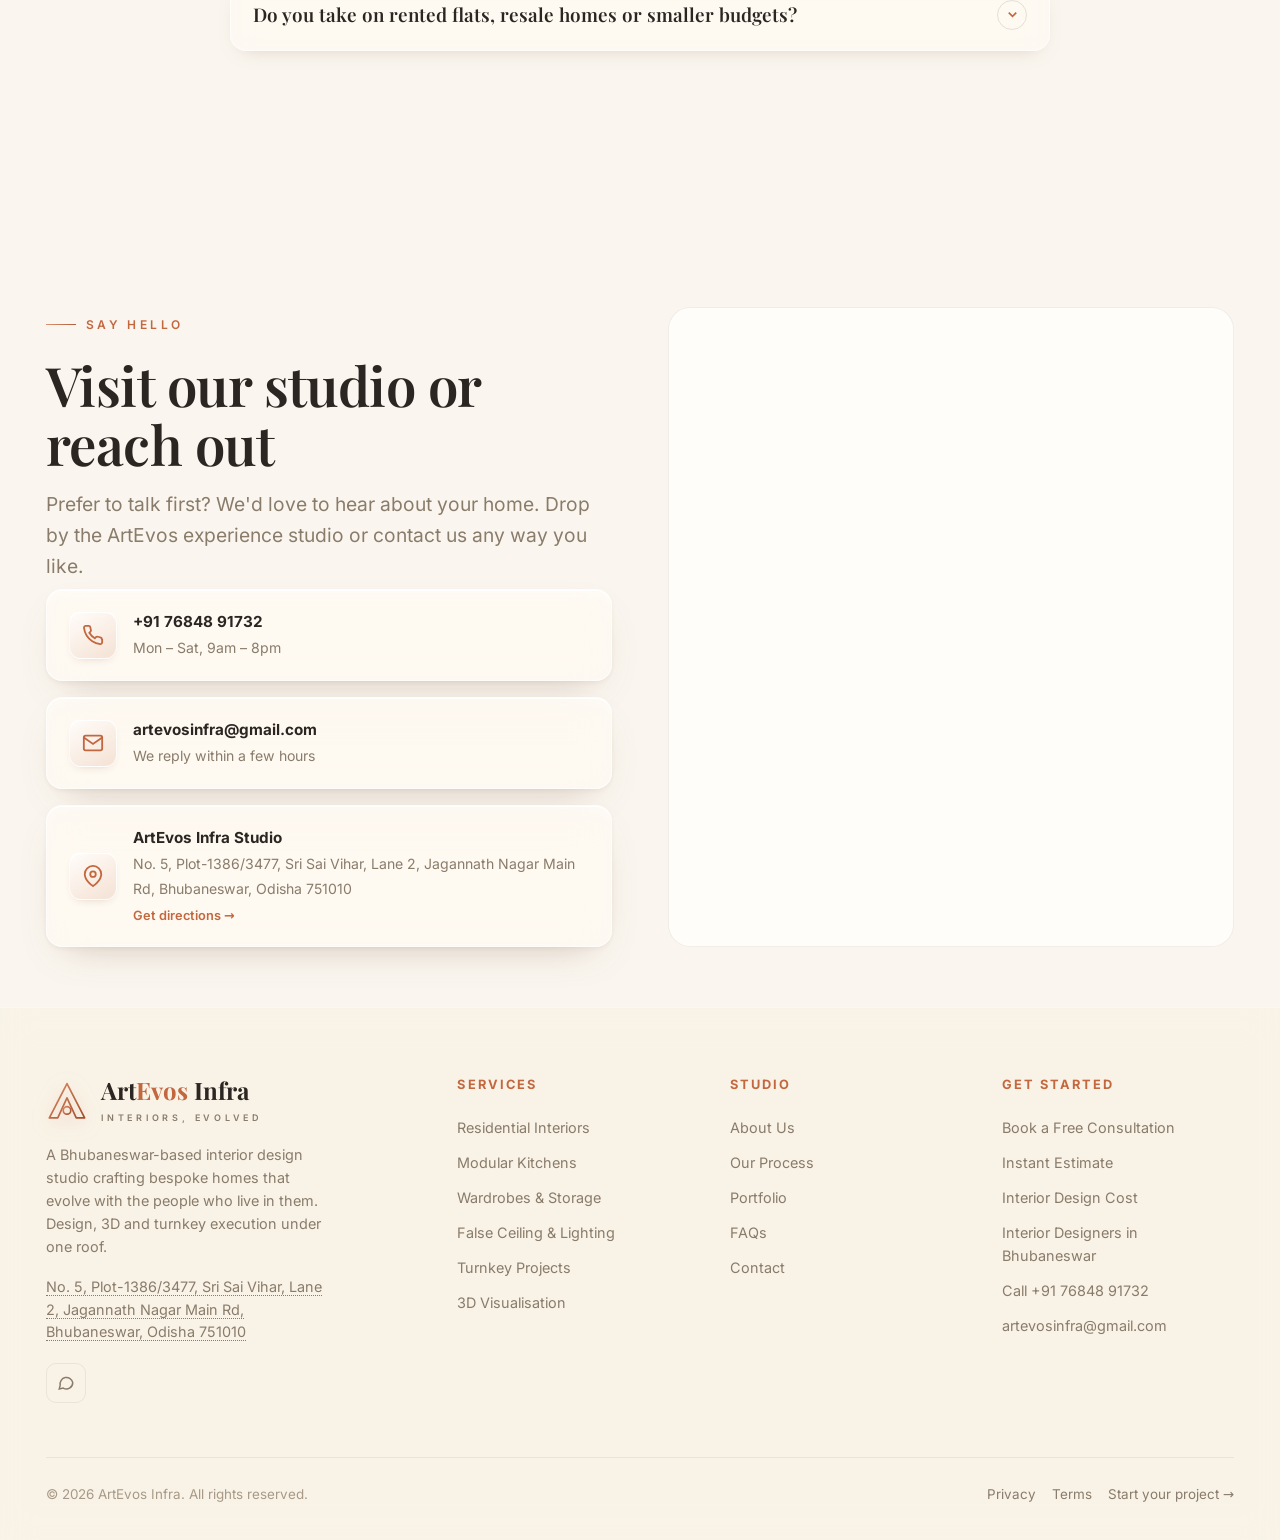
==== commit 821226c4: "Rebrand to ArtEvos Infra (logo, titles, schema, manifest) Co-Authored-By: Claude Opus 5.5 <noreply@a" ====
--- a/index.html
+++ b/index.html
@@ -3,20 +3,20 @@
 <head>
 <meta charset="UTF-8">
 <meta name="viewport" content="width=device-width, initial-scale=1, viewport-fit=cover">
-<meta http-equiv="Content-Security-Policy" content="default-src 'self'; base-uri 'none'; object-src 'none'; img-src 'self' data:; font-src 'self'; style-src 'self' 'unsafe-inline'; script-src 'self' 'sha256-cXJaOtT/rsYfrOvqi95hh1CrILFrly4rOfB4t3UL6Ek='; connect-src 'self' https:; frame-src https://www.openstreetmap.org; form-action 'self' https://wa.me; upgrade-insecure-requests;">
+<meta http-equiv="Content-Security-Policy" content="default-src 'self'; base-uri 'none'; object-src 'none'; img-src 'self' data:; font-src 'self'; style-src 'self' 'unsafe-inline'; script-src 'self' 'sha256-kp+zCW+LfLhPJDayz6x0EC+Lw90/8BRXS0cmQBfPlO0='; connect-src 'self' https:; frame-src https://www.openstreetmap.org; form-action 'self' https://wa.me; upgrade-insecure-requests;">
 <meta name="referrer" content="strict-origin-when-cross-origin">
-<title>Interior Designers in Bhubaneswar | ArtEvos Interiors</title>
+<title>Interior Designers in Bhubaneswar | ArtEvos Infra</title>
 <meta name="description" content="Interior designers in Bhubaneswar for full-home interiors, modular kitchens and turnkey projects. Free consultation, photoreal 3D, written project terms.">
 <link rel="canonical" href="https://artevosinfra.in/">
 <meta name="robots" content="index,follow,max-image-preview:large,max-snippet:-1,max-video-preview:-1">
 <meta name="theme-color" content="#faf6ef">
-<meta name="author" content="ArtEvos Interiors">
+<meta name="author" content="ArtEvos Infra">
 <meta name="geo.region" content="IN-OR">
 <meta name="geo.placename" content="Bhubaneswar">
 <meta name="geo.position" content="20.2985;85.8575">
 <meta name="ICBM" content="20.2985, 85.8575">
 <meta property="og:type" content="website">
-<meta property="og:site_name" content="ArtEvos Interiors">
+<meta property="og:site_name" content="ArtEvos Infra">
 <meta property="og:locale" content="en_IN">
 <meta property="og:url" content="https://artevosinfra.in/">
 <meta property="og:title" content="ArtEvos — interiors that evolve with your life">
@@ -24,7 +24,7 @@
 <meta property="og:image" content="https://artevosinfra.in/assets/img/og-artevos.jpg">
 <meta property="og:image:width" content="1200">
 <meta property="og:image:height" content="630">
-<meta property="og:image:alt" content="ArtEvos Interiors — interior design in Bhubaneswar">
+<meta property="og:image:alt" content="ArtEvos Infra — interior design in Bhubaneswar">
 <meta name="twitter:card" content="summary_large_image">
 <meta name="twitter:title" content="ArtEvos — interiors that evolve with your life">
 <meta name="twitter:description" content="Interior designers in Bhubaneswar for full-home interiors, modular kitchens and turnkey projects. Free consultation, photoreal 3D, written project terms.">
@@ -35,13 +35,13 @@
 <link rel="manifest" href="/manifest.webmanifest">
 <meta name="apple-mobile-web-app-capable" content="yes">
 <meta name="mobile-web-app-capable" content="yes">
-<meta name="apple-mobile-web-app-title" content="ArtEvos">
+<meta name="apple-mobile-web-app-title" content="ArtEvos Infra">
 <meta name="format-detection" content="telephone=no">
 <link rel="preload" href="/assets/fonts/inter-var.woff2" as="font" type="font/woff2" crossorigin>
 <link rel="preload" href="/assets/fonts/playfair-var.woff2" as="font" type="font/woff2" crossorigin>
 <link rel="preload" as="image" fetchpriority="high" href="/assets/img/living-room-modern-indian-apartment-1200.webp" imagesrcset="/assets/img/living-room-modern-indian-apartment-480.avif 480w, /assets/img/living-room-modern-indian-apartment-768.avif 768w, /assets/img/living-room-modern-indian-apartment-1200.avif 1200w, /assets/img/living-room-modern-indian-apartment-1536.avif 1536w" imagesizes="(max-width:900px) 86vw, 520px" type="image/avif">
-<link rel="stylesheet" href="/assets/css/site.css?v=36853ec254">
-<script type="application/ld+json">{"@context":"https://schema.org","@graph":[{"@type":["InteriorDesigner","LocalBusiness","HomeAndConstructionBusiness"],"@id":"https://artevosinfra.in/#studio","name":"ArtEvos Interiors","alternateName":"ArtEvos","url":"https://artevosinfra.in/","description":"Interior design studio in Bhubaneswar offering full-home residential design, modular kitchens, wardrobes, false ceiling and lighting, photoreal 3D visualisation and turnkey execution.","image":"https://artevosinfra.in/assets/img/og-artevos.jpg","logo":"https://artevosinfra.in/assets/img/icon-512.png","telephone":"+917684891732","email":"artevosinfra@gmail.com","priceRange":"₹₹","currenciesAccepted":"INR","address":{"@type":"PostalAddress","addressLocality":"Bhubaneswar","addressRegion":"Odisha","postalCode":"751010","addressCountry":"IN","streetAddress":"No. 5, Plot-1386/3477, Sri Sai Vihar, Lane 2, Jagannath Nagar Main Rd"},"geo":{"@type":"GeoCoordinates","latitude":"20.2985","longitude":"85.8575"},"openingHoursSpecification":[{"@type":"OpeningHoursSpecification","dayOfWeek":["Monday","Tuesday","Wednesday","Thursday","Friday","Saturday"],"opens":"09:00","closes":"20:00"}],"areaServed":[{"@type":"City","name":"Bhubaneswar"},{"@type":"City","name":"Cuttack"},{"@type":"City","name":"Puri"},{"@type":"State","name":"Odisha"}],"knowsLanguage":["en","hi","or"],"hasOfferCatalog":{"@type":"OfferCatalog","name":"Interior design services","itemListElement":[{"@type":"Offer","itemOffered":{"@type":"Service","name":"Residential Interiors","url":"https://artevosinfra.in/services/residential-interior-design/"}},{"@type":"Offer","itemOffered":{"@type":"Service","name":"Modular Kitchens","url":"https://artevosinfra.in/services/modular-kitchen-design/"}},{"@type":"Offer","itemOffered":{"@type":"Service","name":"Wardrobes & Storage","url":"https://artevosinfra.in/services/wardrobe-and-storage-design/"}},{"@type":"Offer","itemOffered":{"@type":"Service","name":"False Ceiling & Lighting","url":"https://artevosinfra.in/services/false-ceiling-and-lighting/"}},{"@type":"Offer","itemOffered":{"@type":"Service","name":"Turnkey Projects","url":"https://artevosinfra.in/services/turnkey-interior-projects/"}},{"@type":"Offer","itemOffered":{"@type":"Service","name":"3D Visualisation","url":"https://artevosinfra.in/services/3d-interior-visualisation/"}}]}},{"@type":"WebSite","@id":"https://artevosinfra.in/#website","url":"https://artevosinfra.in/","name":"ArtEvos Interiors","inLanguage":"en-IN","publisher":{"@id":"https://artevosinfra.in/#studio"}},{"@type":"ItemList","name":"Interior design services","itemListElement":[{"@type":"ListItem","position":1,"name":"Residential Interiors","url":"https://artevosinfra.in/services/residential-interior-design/"},{"@type":"ListItem","position":2,"name":"Modular Kitchens","url":"https://artevosinfra.in/services/modular-kitchen-design/"},{"@type":"ListItem","position":3,"name":"Wardrobes & Storage","url":"https://artevosinfra.in/services/wardrobe-and-storage-design/"},{"@type":"ListItem","position":4,"name":"False Ceiling & Lighting","url":"https://artevosinfra.in/services/false-ceiling-and-lighting/"},{"@type":"ListItem","position":5,"name":"Turnkey Projects","url":"https://artevosinfra.in/services/turnkey-interior-projects/"},{"@type":"ListItem","position":6,"name":"3D Visualisation","url":"https://artevosinfra.in/services/3d-interior-visualisation/"}]},{"@type":"FAQPage","mainEntity":[{"@type":"Question","name":"How much does a full home interior cost in India?","acceptedAnswer":{"@type":"Answer","text":"It depends on your home size and finish level, but as a rough guide a 2 BHK usually runs ₹4–12 Lakh and a 3 BHK ₹7–19 Lakh for a turnkey project. Use the instant estimator above for your ballpark, then book a free consultation for an exact, itemised quote."}},{"@type":"Question","name":"How long does a project take, from design to handover?","acceptedAnswer":{"@type":"Answer","text":"Most full-home projects are handed over in 6–12 weeks once the 3D design is signed off, depending on scope. We commit to a fixed timeline in writing and share weekly progress updates so you always know what's next."}},{"@type":"Question","name":"Do you follow Vastu and design a dedicated pooja space?","acceptedAnswer":{"@type":"Answer","text":"Yes. We're happy to plan layouts around your Vastu preferences and design a pooja room, mandir niche or corner that suits your home and daily rituals — just mention it in the brief and we'll build it in."}},{"@type":"Question","name":"Can I pay in instalments? Is EMI available?","acceptedAnswer":{"@type":"Answer","text":"Payments are milestone-based, so you pay in stages as work progresses — never everything upfront. We can also connect you with no-cost and low-interest EMI options through our finance partners."}},{"@type":"Question","name":"Which cities do you work in?","acceptedAnswer":{"@type":"Answer","text":"We're headquartered in Bhubaneswar and take on projects in Bhubaneswar and nearby areas. If you're outside our core cities, share your location in the brief and we'll confirm whether we can take it on."}},{"@type":"Question","name":"Is there a warranty on the work?","acceptedAnswer":{"@type":"Answer","text":"Warranty coverage depends on your materials and scope. Ask for the applicable workmanship and manufacturer terms in your written quotation."}},{"@type":"Question","name":"Will I see a 3D design before any work begins?","acceptedAnswer":{"@type":"Answer","text":"Absolutely. You'll walk through photoreal 3D views of your home, adjust finishes, colours and layouts with your designer, and only approve once it feels right — so there are no surprises on site."}},{"@type":"Question","name":"Do you take on rented flats, resale homes or smaller budgets?","acceptedAnswer":{"@type":"Answer","text":"Yes. We design for rented and resale homes with reversible, modular solutions, and we're glad to work to a tighter budget or phase the project room-by-room so you can spread the cost over time."}}]}]}</script>
+<link rel="stylesheet" href="/assets/css/site.css?v=0920024994">
+<script type="application/ld+json">{"@context":"https://schema.org","@graph":[{"@type":["InteriorDesigner","LocalBusiness","HomeAndConstructionBusiness"],"@id":"https://artevosinfra.in/#studio","name":"ArtEvos Infra","alternateName":"ArtEvos Infra","url":"https://artevosinfra.in/","description":"Interior design studio in Bhubaneswar offering full-home residential design, modular kitchens, wardrobes, false ceiling and lighting, photoreal 3D visualisation and turnkey execution.","image":"https://artevosinfra.in/assets/img/og-artevos.jpg","logo":"https://artevosinfra.in/assets/img/icon-512.png","telephone":"+917684891732","email":"artevosinfra@gmail.com","priceRange":"₹₹","currenciesAccepted":"INR","address":{"@type":"PostalAddress","addressLocality":"Bhubaneswar","addressRegion":"Odisha","postalCode":"751010","addressCountry":"IN","streetAddress":"No. 5, Plot-1386/3477, Sri Sai Vihar, Lane 2, Jagannath Nagar Main Rd"},"geo":{"@type":"GeoCoordinates","latitude":"20.2985","longitude":"85.8575"},"openingHoursSpecification":[{"@type":"OpeningHoursSpecification","dayOfWeek":["Monday","Tuesday","Wednesday","Thursday","Friday","Saturday"],"opens":"09:00","closes":"20:00"}],"areaServed":[{"@type":"City","name":"Bhubaneswar"},{"@type":"City","name":"Cuttack"},{"@type":"City","name":"Puri"},{"@type":"State","name":"Odisha"}],"knowsLanguage":["en","hi","or"],"hasOfferCatalog":{"@type":"OfferCatalog","name":"Interior design services","itemListElement":[{"@type":"Offer","itemOffered":{"@type":"Service","name":"Residential Interiors","url":"https://artevosinfra.in/services/residential-interior-design/"}},{"@type":"Offer","itemOffered":{"@type":"Service","name":"Modular Kitchens","url":"https://artevosinfra.in/services/modular-kitchen-design/"}},{"@type":"Offer","itemOffered":{"@type":"Service","name":"Wardrobes & Storage","url":"https://artevosinfra.in/services/wardrobe-and-storage-design/"}},{"@type":"Offer","itemOffered":{"@type":"Service","name":"False Ceiling & Lighting","url":"https://artevosinfra.in/services/false-ceiling-and-lighting/"}},{"@type":"Offer","itemOffered":{"@type":"Service","name":"Turnkey Projects","url":"https://artevosinfra.in/services/turnkey-interior-projects/"}},{"@type":"Offer","itemOffered":{"@type":"Service","name":"3D Visualisation","url":"https://artevosinfra.in/services/3d-interior-visualisation/"}}]}},{"@type":"WebSite","@id":"https://artevosinfra.in/#website","url":"https://artevosinfra.in/","name":"ArtEvos Infra","inLanguage":"en-IN","publisher":{"@id":"https://artevosinfra.in/#studio"}},{"@type":"ItemList","name":"Interior design services","itemListElement":[{"@type":"ListItem","position":1,"name":"Residential Interiors","url":"https://artevosinfra.in/services/residential-interior-design/"},{"@type":"ListItem","position":2,"name":"Modular Kitchens","url":"https://artevosinfra.in/services/modular-kitchen-design/"},{"@type":"ListItem","position":3,"name":"Wardrobes & Storage","url":"https://artevosinfra.in/services/wardrobe-and-storage-design/"},{"@type":"ListItem","position":4,"name":"False Ceiling & Lighting","url":"https://artevosinfra.in/services/false-ceiling-and-lighting/"},{"@type":"ListItem","position":5,"name":"Turnkey Projects","url":"https://artevosinfra.in/services/turnkey-interior-projects/"},{"@type":"ListItem","position":6,"name":"3D Visualisation","url":"https://artevosinfra.in/services/3d-interior-visualisation/"}]},{"@type":"FAQPage","mainEntity":[{"@type":"Question","name":"How much does a full home interior cost in India?","acceptedAnswer":{"@type":"Answer","text":"It depends on your home size and finish level, but as a rough guide a 2 BHK usually runs ₹4–12 Lakh and a 3 BHK ₹7–19 Lakh for a turnkey project. Use the instant estimator above for your ballpark, then book a free consultation for an exact, itemised quote."}},{"@type":"Question","name":"How long does a project take, from design to handover?","acceptedAnswer":{"@type":"Answer","text":"Most full-home projects are handed over in 6–12 weeks once the 3D design is signed off, depending on scope. We commit to a fixed timeline in writing and share weekly progress updates so you always know what's next."}},{"@type":"Question","name":"Do you follow Vastu and design a dedicated pooja space?","acceptedAnswer":{"@type":"Answer","text":"Yes. We're happy to plan layouts around your Vastu preferences and design a pooja room, mandir niche or corner that suits your home and daily rituals — just mention it in the brief and we'll build it in."}},{"@type":"Question","name":"Can I pay in instalments? Is EMI available?","acceptedAnswer":{"@type":"Answer","text":"Payments are milestone-based, so you pay in stages as work progresses — never everything upfront. We can also connect you with no-cost and low-interest EMI options through our finance partners."}},{"@type":"Question","name":"Which cities do you work in?","acceptedAnswer":{"@type":"Answer","text":"We're headquartered in Bhubaneswar and take on projects in Bhubaneswar and nearby areas. If you're outside our core cities, share your location in the brief and we'll confirm whether we can take it on."}},{"@type":"Question","name":"Is there a warranty on the work?","acceptedAnswer":{"@type":"Answer","text":"Warranty coverage depends on your materials and scope. Ask for the applicable workmanship and manufacturer terms in your written quotation."}},{"@type":"Question","name":"Will I see a 3D design before any work begins?","acceptedAnswer":{"@type":"Answer","text":"Absolutely. You'll walk through photoreal 3D views of your home, adjust finishes, colours and layouts with your designer, and only approve once it feels right — so there are no surprises on site."}},{"@type":"Question","name":"Do you take on rented flats, resale homes or smaller budgets?","acceptedAnswer":{"@type":"Answer","text":"Yes. We design for rented and resale homes with reversible, modular solutions, and we're glad to work to a tighter budget or phase the project room-by-room so you can spread the cost over time."}}]}]}</script>
 </head>
 <body>
 <a class="skip-link" href="#main">Skip to content</a>
@@ -65,9 +65,9 @@
 
 <header class="nav" id="nav">
   <div class="container nav-inner">
-    <a href="/" class="brand" aria-label="ArtEvos Interiors — home">
+    <a href="/" class="brand" aria-label="ArtEvos Infra — home">
       <svg class="mono" viewBox="0 0 100 100" fill="none" aria-hidden="true"><defs><linearGradient id="blg" x1="0" y1="0" x2="1" y2="1"><stop offset="0" stop-color="#dc8a67"/><stop offset="1" stop-color="#a24e2b"/></linearGradient></defs><path d="M50 6 L92 88 H72 L50 40 L28 88 H8 Z" stroke="url(#blg)" stroke-width="4" stroke-linejoin="round"/><circle cx="50" cy="70" r="9" stroke="url(#blg)" stroke-width="4"/></svg>
-      <span><span class="brand-name">Art<b>Evos</b></span><span class="brand-sub">Interiors, Evolved</span></span>
+      <span><span class="brand-name">Art<b>Evos</b><span class="brand-infra">&nbsp;Infra</span></span><span class="brand-sub">Interiors, Evolved</span></span>
     </a>
     <nav class="nav-links" aria-label="Primary"><a href="/#services">Services</a><a href="/#portfolio">Portfolio</a><a href="/interior-design-cost-in-bhubaneswar/">Cost</a><a href="/#process">Process</a><a href="/#faq">FAQ</a><a href="/contact/">Contact</a></nav>
     <div class="nav-cta">
@@ -732,7 +732,7 @@
         <div class="contact-cards">
           <a class="contact-card" href="tel:+917684891732"><span class="ci"><svg width="22" height="22" viewBox="0 0 24 24" fill="none" stroke="currentColor" stroke-width="2"><path d="M22 16.9v3a2 2 0 0 1-2.2 2 19.8 19.8 0 0 1-8.6-3 19.5 19.5 0 0 1-6-6 19.8 19.8 0 0 1-3-8.6A2 2 0 0 1 4.1 2h3a2 2 0 0 1 2 1.7c.1.9.3 1.8.6 2.6a2 2 0 0 1-.5 2.1L8 9.6a16 16 0 0 0 6 6l1.2-1.2a2 2 0 0 1 2.1-.5c.8.3 1.7.5 2.6.6a2 2 0 0 1 1.7 2z"/></svg></span><div><b>+91 76848 91732</b><span>Mon – Sat, 9am – 8pm</span></div></a>
           <a class="contact-card" href="mailto:artevosinfra@gmail.com"><span class="ci"><svg width="22" height="22" viewBox="0 0 24 24" fill="none" stroke="currentColor" stroke-width="2"><rect x="2" y="4" width="20" height="16" rx="2"/><path d="M22 6l-10 7L2 6"/></svg></span><div><b>artevosinfra@gmail.com</b><span>We reply within a few hours</span></div></a>
-          <a class="contact-card" href="https://www.google.com/maps/search/?api=1&amp;query=ArtEvos%20Interiors%2C%20No.%205%2C%20Plot-1386/3477%2C%20Sri%20Sai%20Vihar%2C%20Lane%202%2C%20Jagannath%20Nagar%20Main%20Rd%2C%20Bhubaneswar%2C%20Odisha%20751010" target="_blank" rel="noopener noreferrer"><span class="ci"><svg width="22" height="22" viewBox="0 0 24 24" fill="none" stroke="currentColor" stroke-width="2"><path d="M21 10c0 7-9 13-9 13s-9-6-9-13a9 9 0 0 1 18 0z"/><circle cx="12" cy="10" r="3"/></svg></span><div><b>ArtEvos Design Studio</b><span>No. 5, Plot-1386/3477, Sri Sai Vihar, Lane 2, Jagannath Nagar Main Rd, Bhubaneswar, Odisha 751010</span><span class="dir-link">Get directions &rarr;</span></div></a>
+          <a class="contact-card" href="https://www.google.com/maps/search/?api=1&amp;query=ArtEvos%20Infra%2C%20No.%205%2C%20Plot-1386/3477%2C%20Sri%20Sai%20Vihar%2C%20Lane%202%2C%20Jagannath%20Nagar%20Main%20Rd%2C%20Bhubaneswar%2C%20Odisha%20751010" target="_blank" rel="noopener noreferrer"><span class="ci"><svg width="22" height="22" viewBox="0 0 24 24" fill="none" stroke="currentColor" stroke-width="2"><path d="M21 10c0 7-9 13-9 13s-9-6-9-13a9 9 0 0 1 18 0z"/><circle cx="12" cy="10" r="3"/></svg></span><div><b>ArtEvos Infra Studio</b><span>No. 5, Plot-1386/3477, Sri Sai Vihar, Lane 2, Jagannath Nagar Main Rd, Bhubaneswar, Odisha 751010</span><span class="dir-link">Get directions &rarr;</span></div></a>
         </div>
       </div>
       <div class="map-frame reveal" data-d="1">
@@ -748,10 +748,10 @@
       <div class="foot-brand">
         <a href="/" class="brand">
           <svg class="mono" viewBox="0 0 100 100" fill="none" aria-hidden="true"><defs><linearGradient id="flg" x1="0" y1="0" x2="1" y2="1"><stop offset="0" stop-color="#dc8a67"/><stop offset="1" stop-color="#a24e2b"/></linearGradient></defs><path d="M50 6 L92 88 H72 L50 40 L28 88 H8 Z" stroke="url(#flg)" stroke-width="4" stroke-linejoin="round"/><circle cx="50" cy="70" r="9" stroke="url(#flg)" stroke-width="4"/></svg>
-          <span><span class="brand-name">Art<b>Evos</b></span><span class="brand-sub">Interiors, Evolved</span></span>
+          <span><span class="brand-name">Art<b>Evos</b><span class="brand-infra">&nbsp;Infra</span></span><span class="brand-sub">Interiors, Evolved</span></span>
         </a>
         <p>A Bhubaneswar-based interior design studio crafting bespoke homes that evolve with the people who live in them. Design, 3D and turnkey execution under one roof.</p>
-        <p class="foot-addr"><a href="https://www.google.com/maps/search/?api=1&amp;query=ArtEvos%20Interiors%2C%20No.%205%2C%20Plot-1386/3477%2C%20Sri%20Sai%20Vihar%2C%20Lane%202%2C%20Jagannath%20Nagar%20Main%20Rd%2C%20Bhubaneswar%2C%20Odisha%20751010" target="_blank" rel="noopener noreferrer">No. 5, Plot-1386/3477, Sri Sai Vihar, Lane 2, Jagannath Nagar Main Rd, Bhubaneswar, Odisha 751010</a></p>
+        <p class="foot-addr"><a href="https://www.google.com/maps/search/?api=1&amp;query=ArtEvos%20Infra%2C%20No.%205%2C%20Plot-1386/3477%2C%20Sri%20Sai%20Vihar%2C%20Lane%202%2C%20Jagannath%20Nagar%20Main%20Rd%2C%20Bhubaneswar%2C%20Odisha%20751010" target="_blank" rel="noopener noreferrer">No. 5, Plot-1386/3477, Sri Sai Vihar, Lane 2, Jagannath Nagar Main Rd, Bhubaneswar, Odisha 751010</a></p>
         <div class="socials"><a href="https://wa.me/917656850169" target="_blank" rel="noopener noreferrer" aria-label="Chat with ArtEvos on WhatsApp"><svg width="18" height="18" viewBox="0 0 24 24" fill="none" stroke="currentColor" stroke-width="2"><path d="M21 11.5a8.4 8.4 0 0 1-12.7 7.2L3 20l1.3-5.2A8.4 8.4 0 1 1 21 11.5z"/></svg></a></div>
       </div>
       <div class="foot-col">
@@ -777,13 +777,13 @@
       </div>
     </div>
     <div class="foot-bottom">
-      <span>&copy; 2026 ArtEvos Interiors. All rights reserved.</span>
+      <span>&copy; 2026 ArtEvos Infra. All rights reserved.</span>
       <span class="foot-legal"><a href="/privacy/">Privacy</a><a href="/terms/">Terms</a><a href="/#booking">Start your project &rarr;</a></span>
     </div>
   </div>
 </footer>
 
-<a class="wa-fab" id="waFab" href="https://wa.me/917656850169" target="_blank" rel="noopener noreferrer" aria-label="Chat with ArtEvos on WhatsApp">
+<a class="wa-fab" id="waFab" href="https://wa.me/917656850169" target="_blank" rel="noopener noreferrer" aria-label="Chat with ArtEvos Infra on WhatsApp">
   <span class="wa-ic"><svg viewBox="0 0 24 24" fill="currentColor" aria-hidden="true"><path d="M17.5 14.4c-.3-.15-1.7-.84-1.96-.94-.26-.1-.45-.15-.64.15-.19.29-.74.94-.9 1.13-.17.19-.33.21-.62.07-.29-.15-1.22-.45-2.33-1.44-.86-.77-1.44-1.72-1.6-2-.17-.29-.02-.45.13-.6.13-.13.29-.33.43-.5.15-.17.19-.29.29-.48.1-.19.05-.36-.02-.5-.07-.15-.64-1.55-.88-2.12-.23-.56-.47-.48-.64-.49l-.55-.01c-.19 0-.5.07-.76.36-.26.29-1 .98-1 2.38s1.02 2.76 1.17 2.95c.15.19 2.02 3.08 4.9 4.32.68.29 1.22.47 1.63.6.69.22 1.31.19 1.8.11.55-.08 1.7-.69 1.94-1.36.24-.67.24-1.24.17-1.36-.07-.12-.26-.19-.55-.34z"/><path d="M12 2a9.9 9.9 0 0 0-8.4 15.2L2 22l4.9-1.6A9.9 9.9 0 1 0 12 2zm0 18.1c-1.5 0-3-.4-4.3-1.16l-.3-.18-2.9.95.95-2.83-.2-.32A8.1 8.1 0 1 1 12 20.1z" opacity=".55"/></svg></span>
   <span class="wa-lb">Chat with us</span>
 </a>
@@ -798,6 +798,6 @@
   <a href="/#booking" class="ma-book"><svg viewBox="0 0 24 24" fill="none" stroke="currentColor" stroke-width="2"><path d="M8 2v4M16 2v4M3 10h18M5 6h14a2 2 0 0 1 2 2v12a2 2 0 0 1-2 2H5a2 2 0 0 1-2-2V8a2 2 0 0 1 2-2z"/></svg>Book free visit</a>
 </nav>
 
-<script src="/assets/js/site.js?v=36853ec254" defer></script>
+<script src="/assets/js/site.js?v=0920024994" defer></script>
 </body>
 </html>
--- a/assets/css/site.css
+++ b/assets/css/site.css
@@ -1182,3 +1182,8 @@
 a.contact-card{text-decoration:none;color:inherit}
 .foot-addr{font-size:.86rem;line-height:1.55;margin-top:10px}
 .foot-addr a{color:inherit;text-decoration:none;border-bottom:1px dotted currentColor}
+
+/* ArtEvos Infra wordmark (Oct 2026): "Infra" in the same ink as "Art" */
+.brand-name .brand-infra{color:inherit;font-weight:700}
+@media(max-width:400px){.brand-name{font-size:1.28rem}.brand-sub{letter-spacing:.22em}}
+@media(max-width:340px){.brand-name{font-size:1.14rem}}
